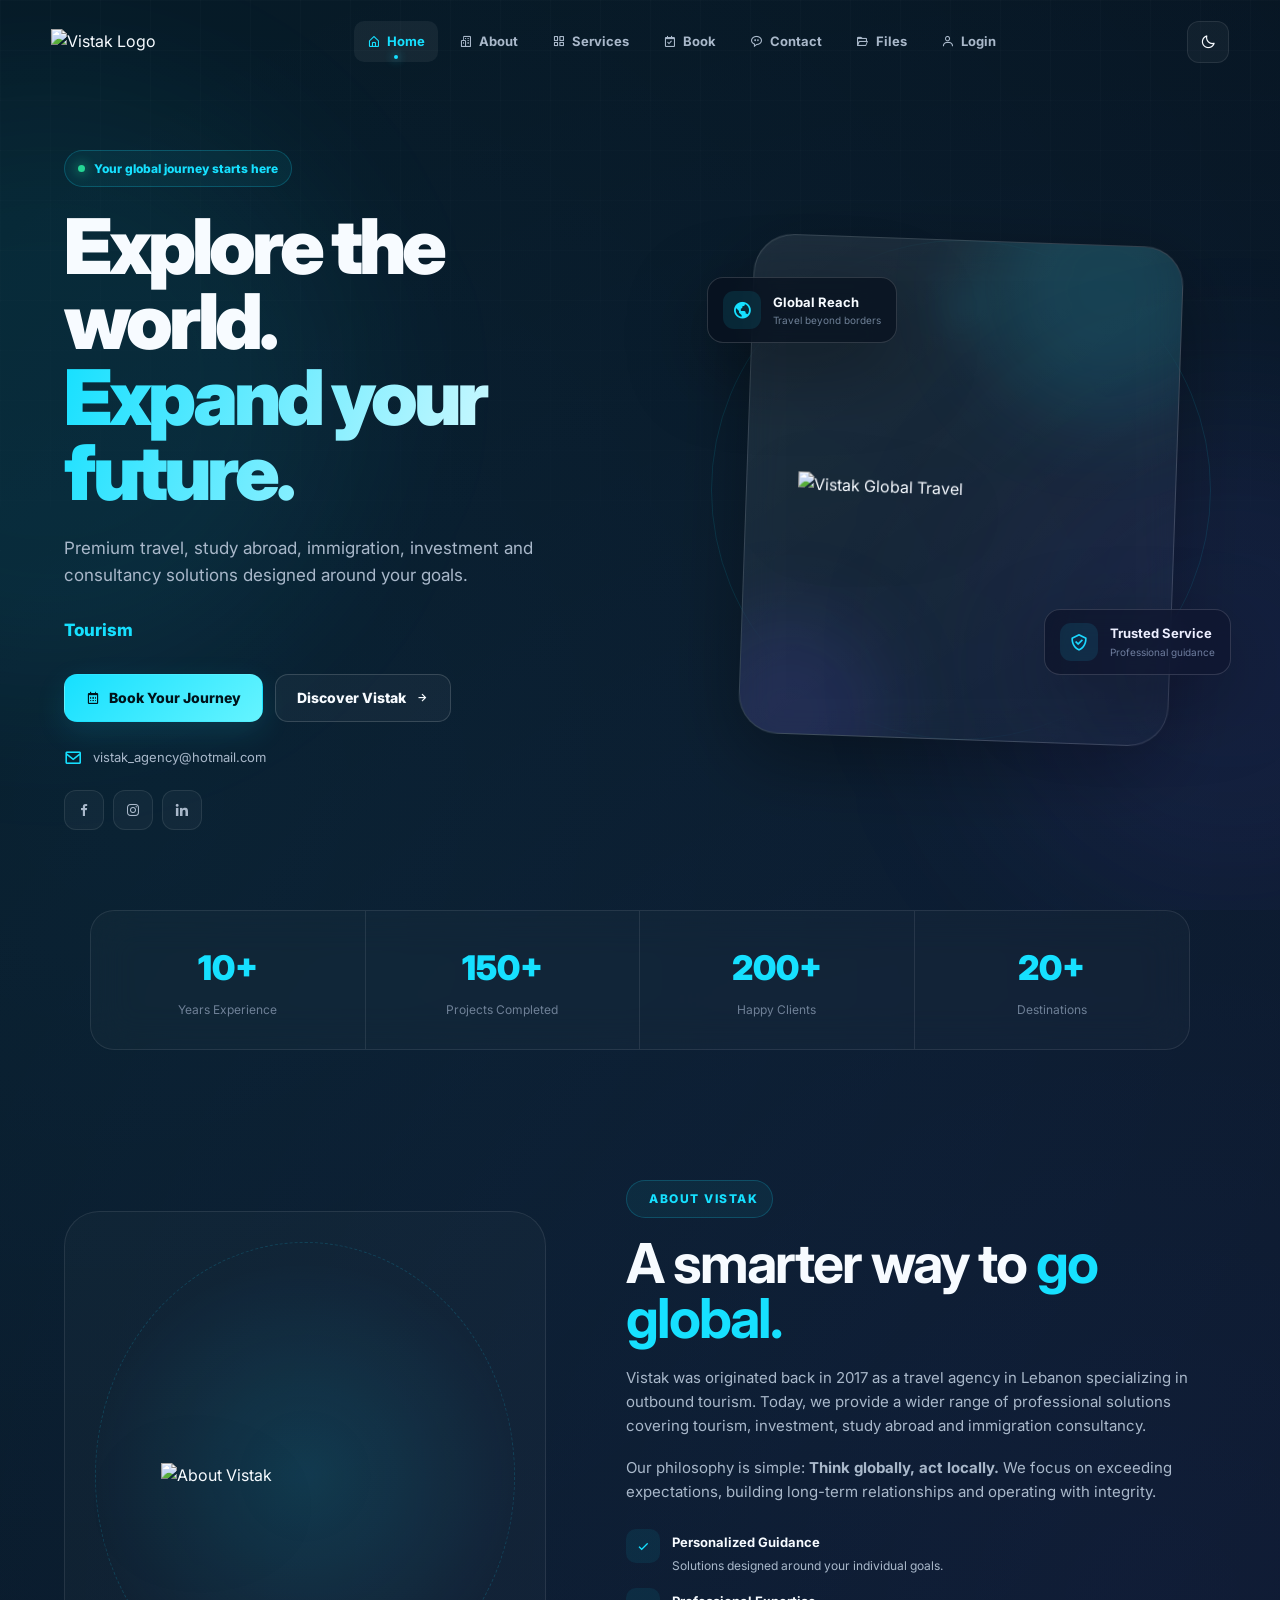
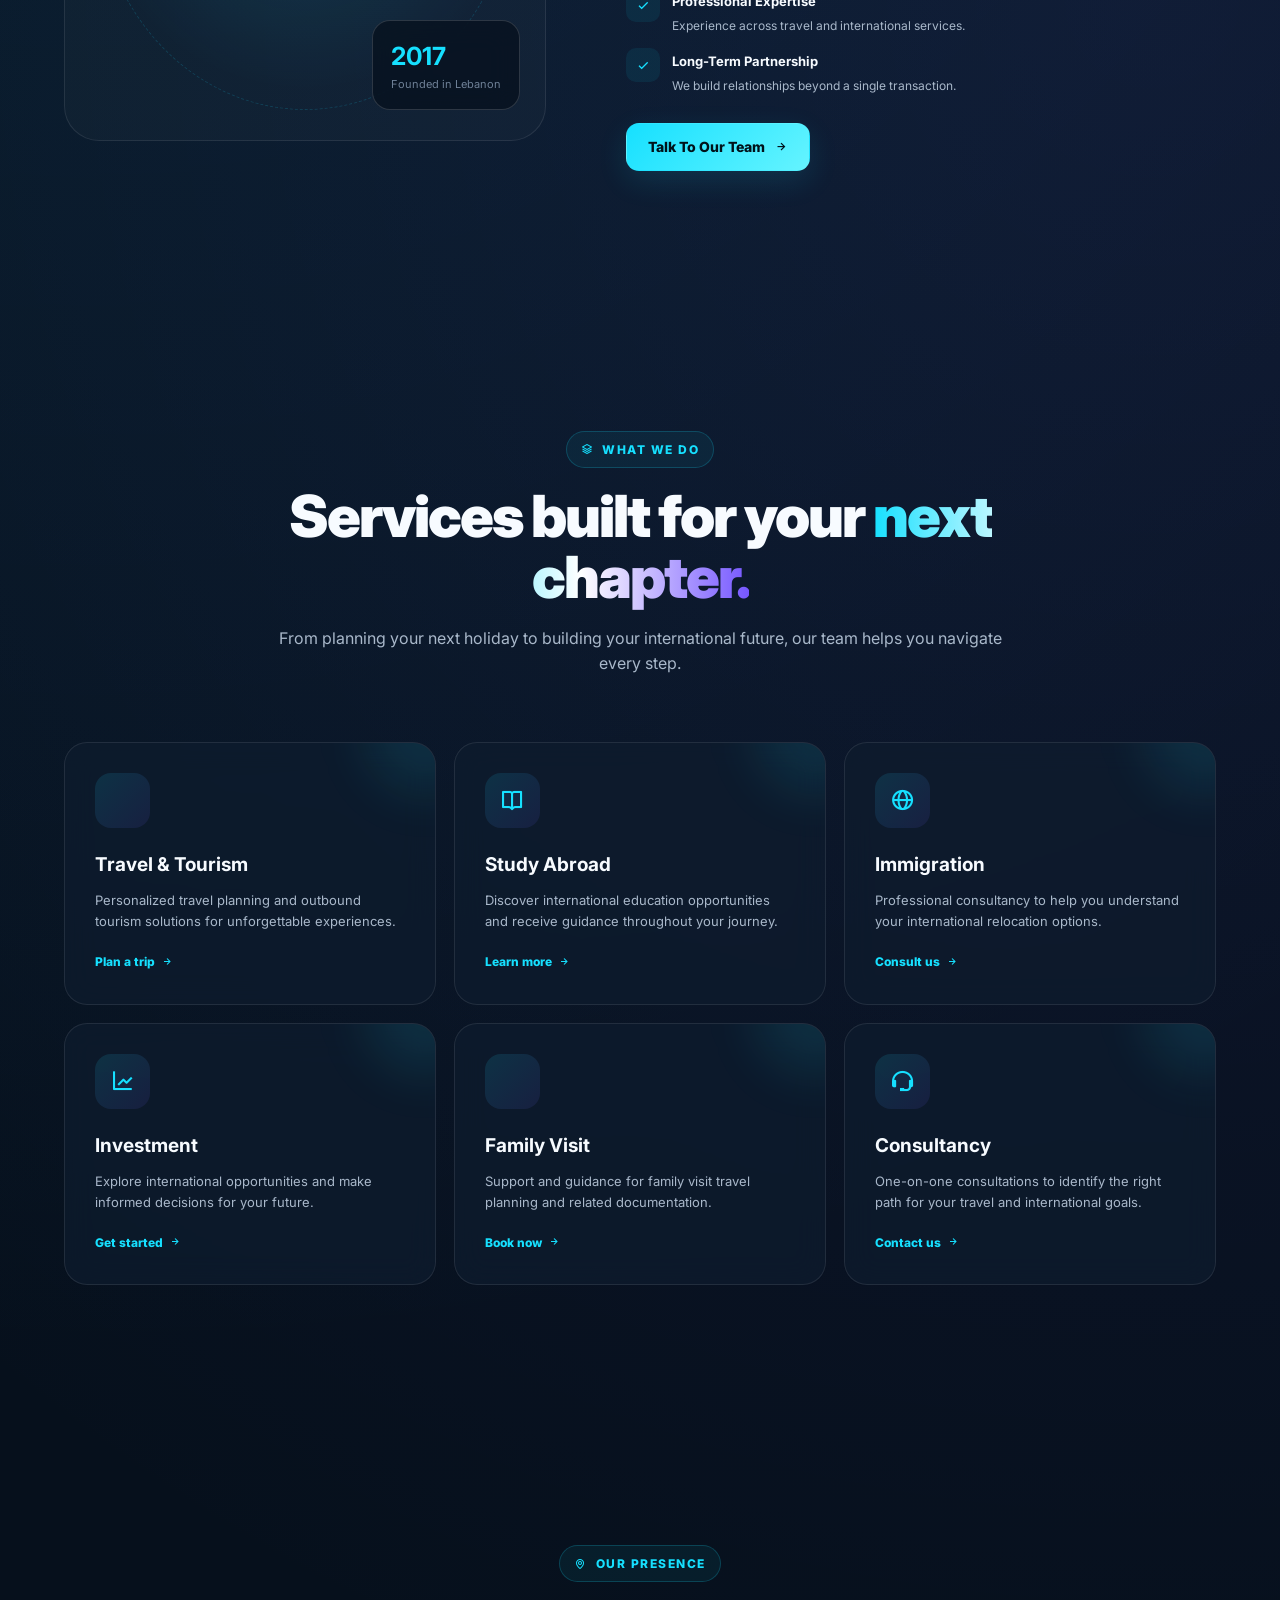
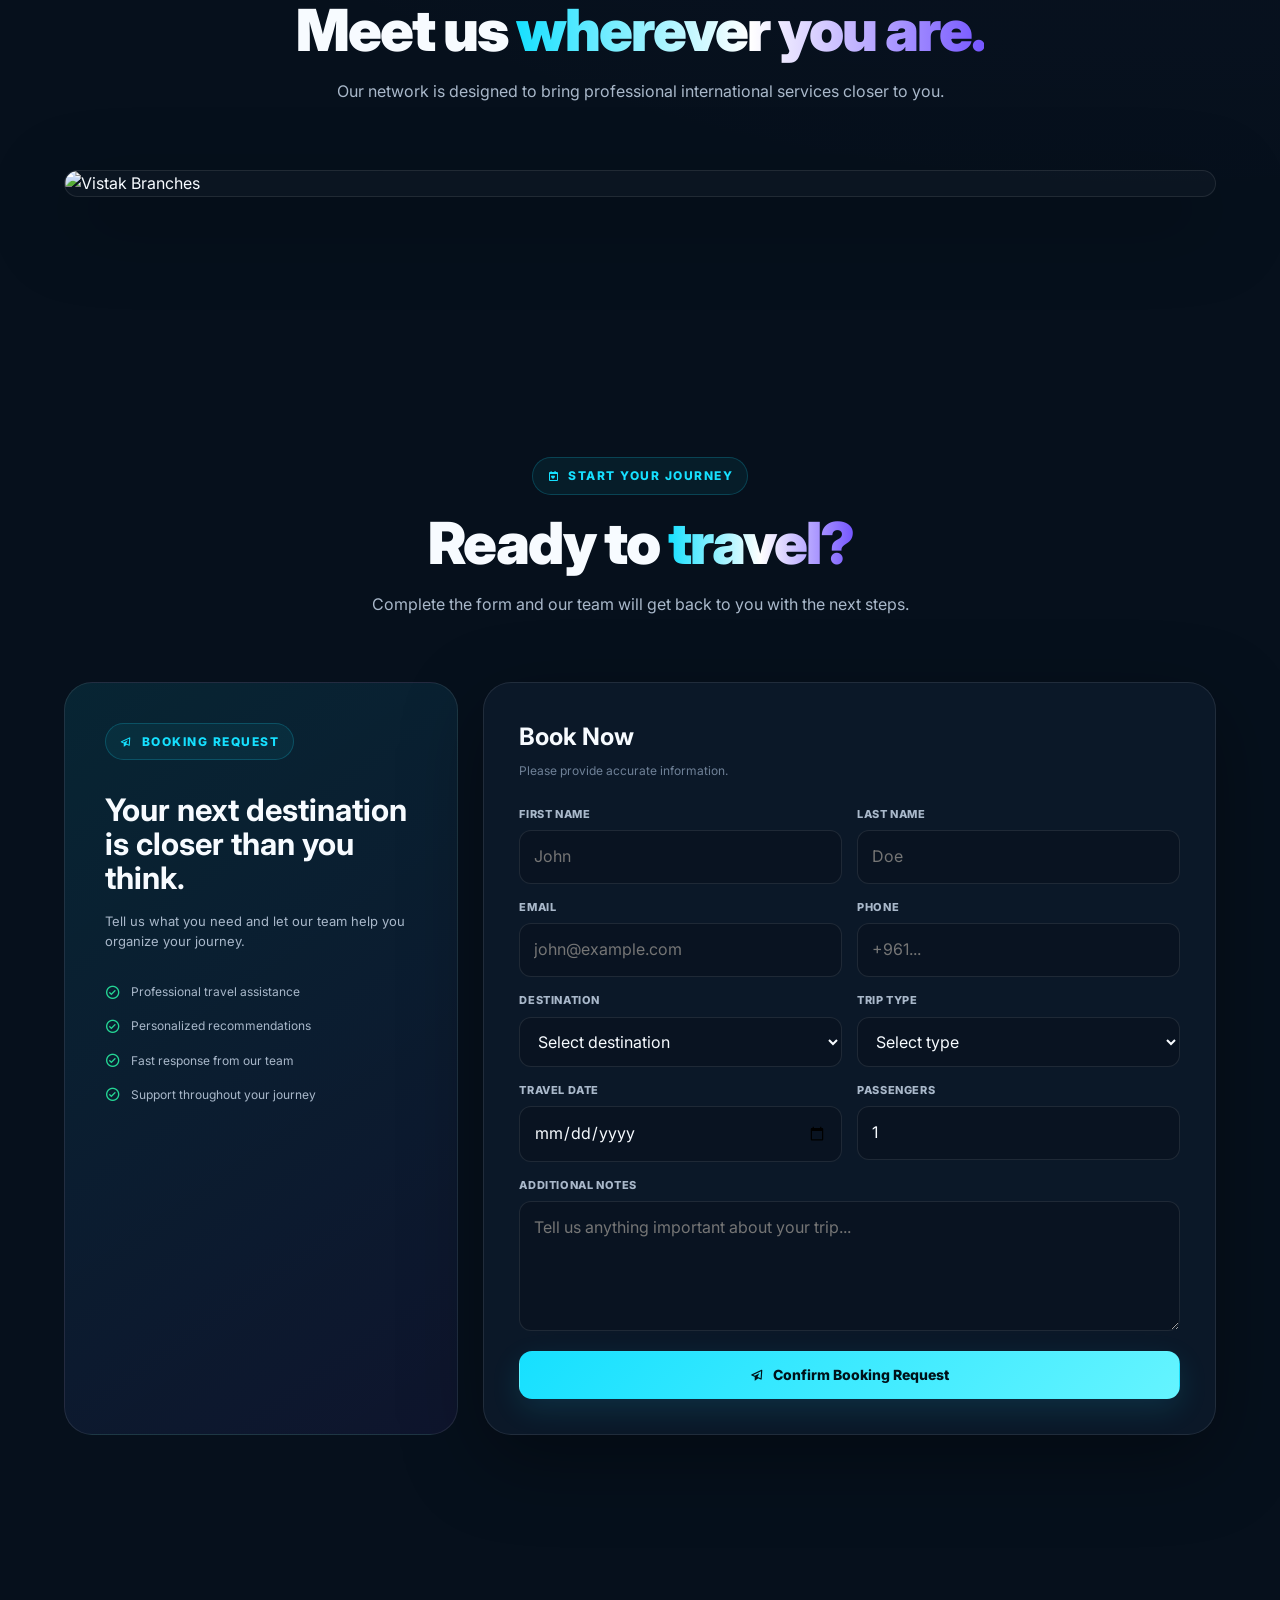
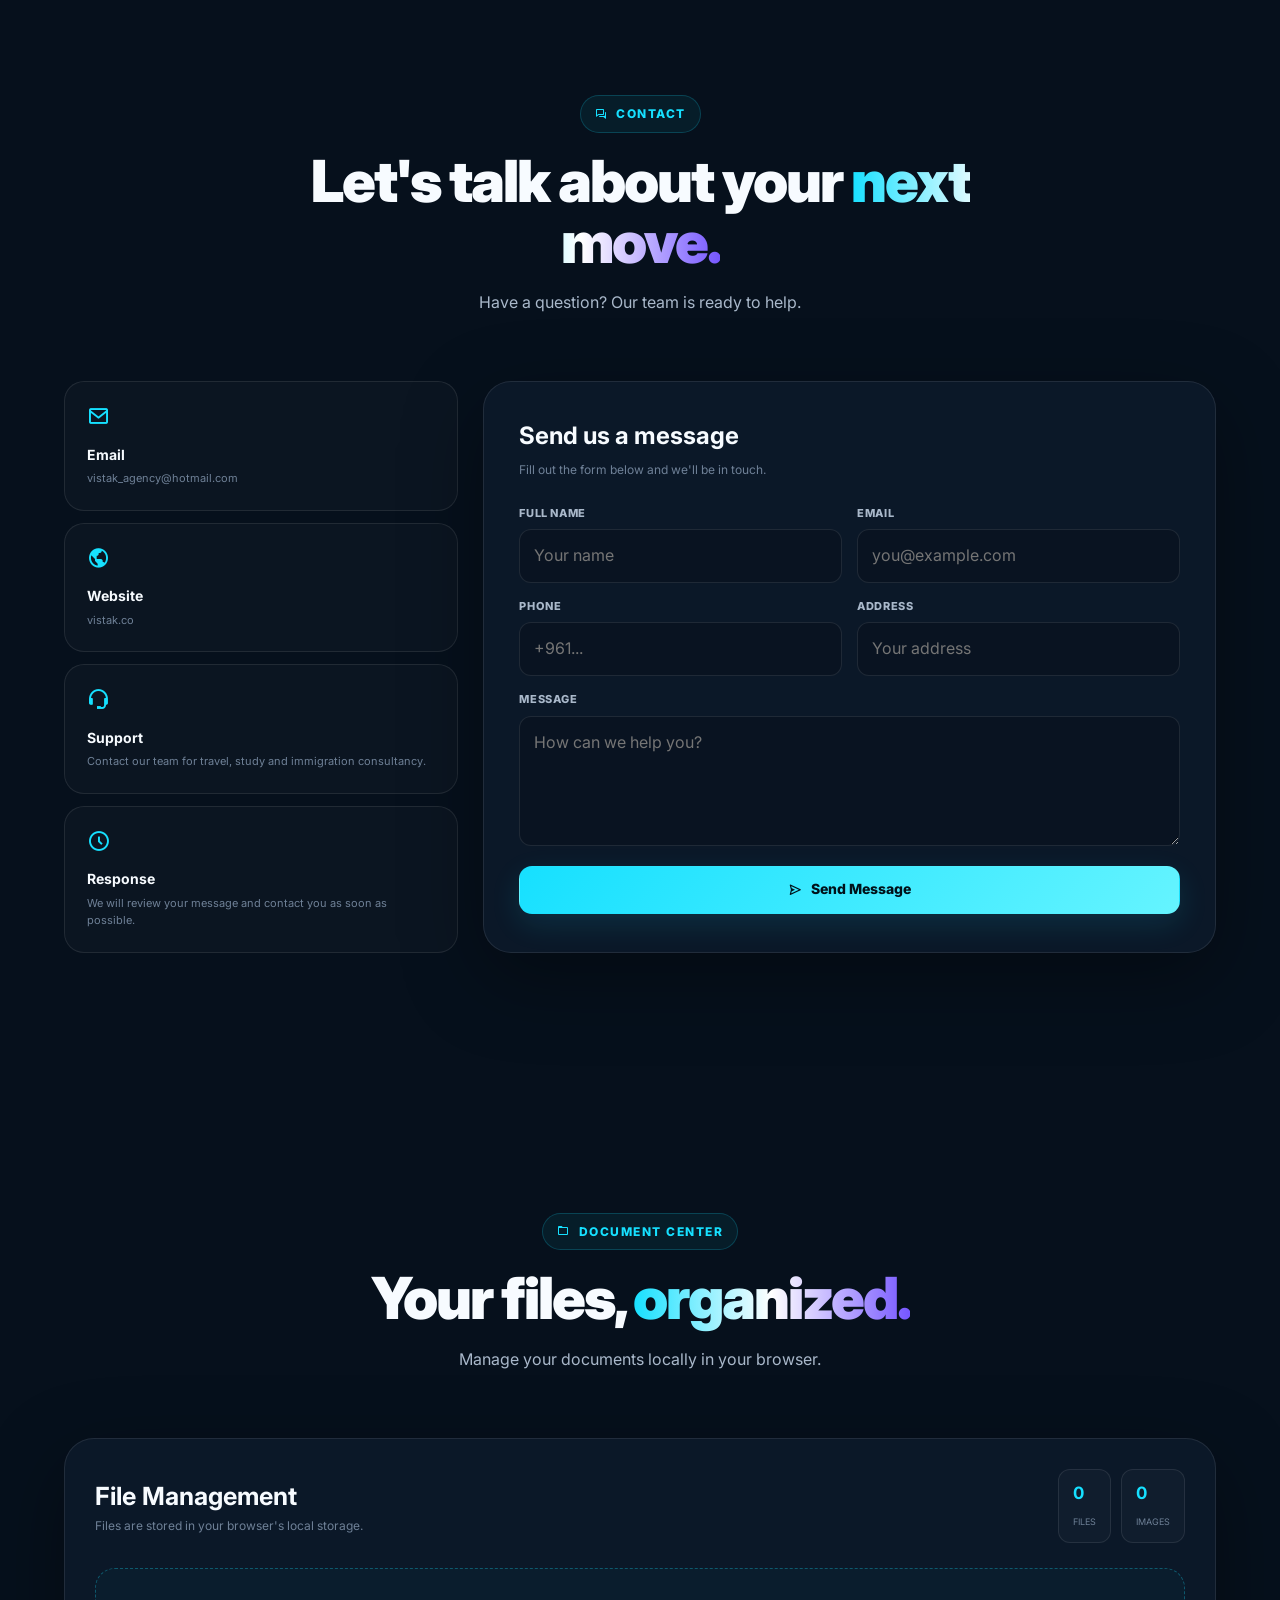
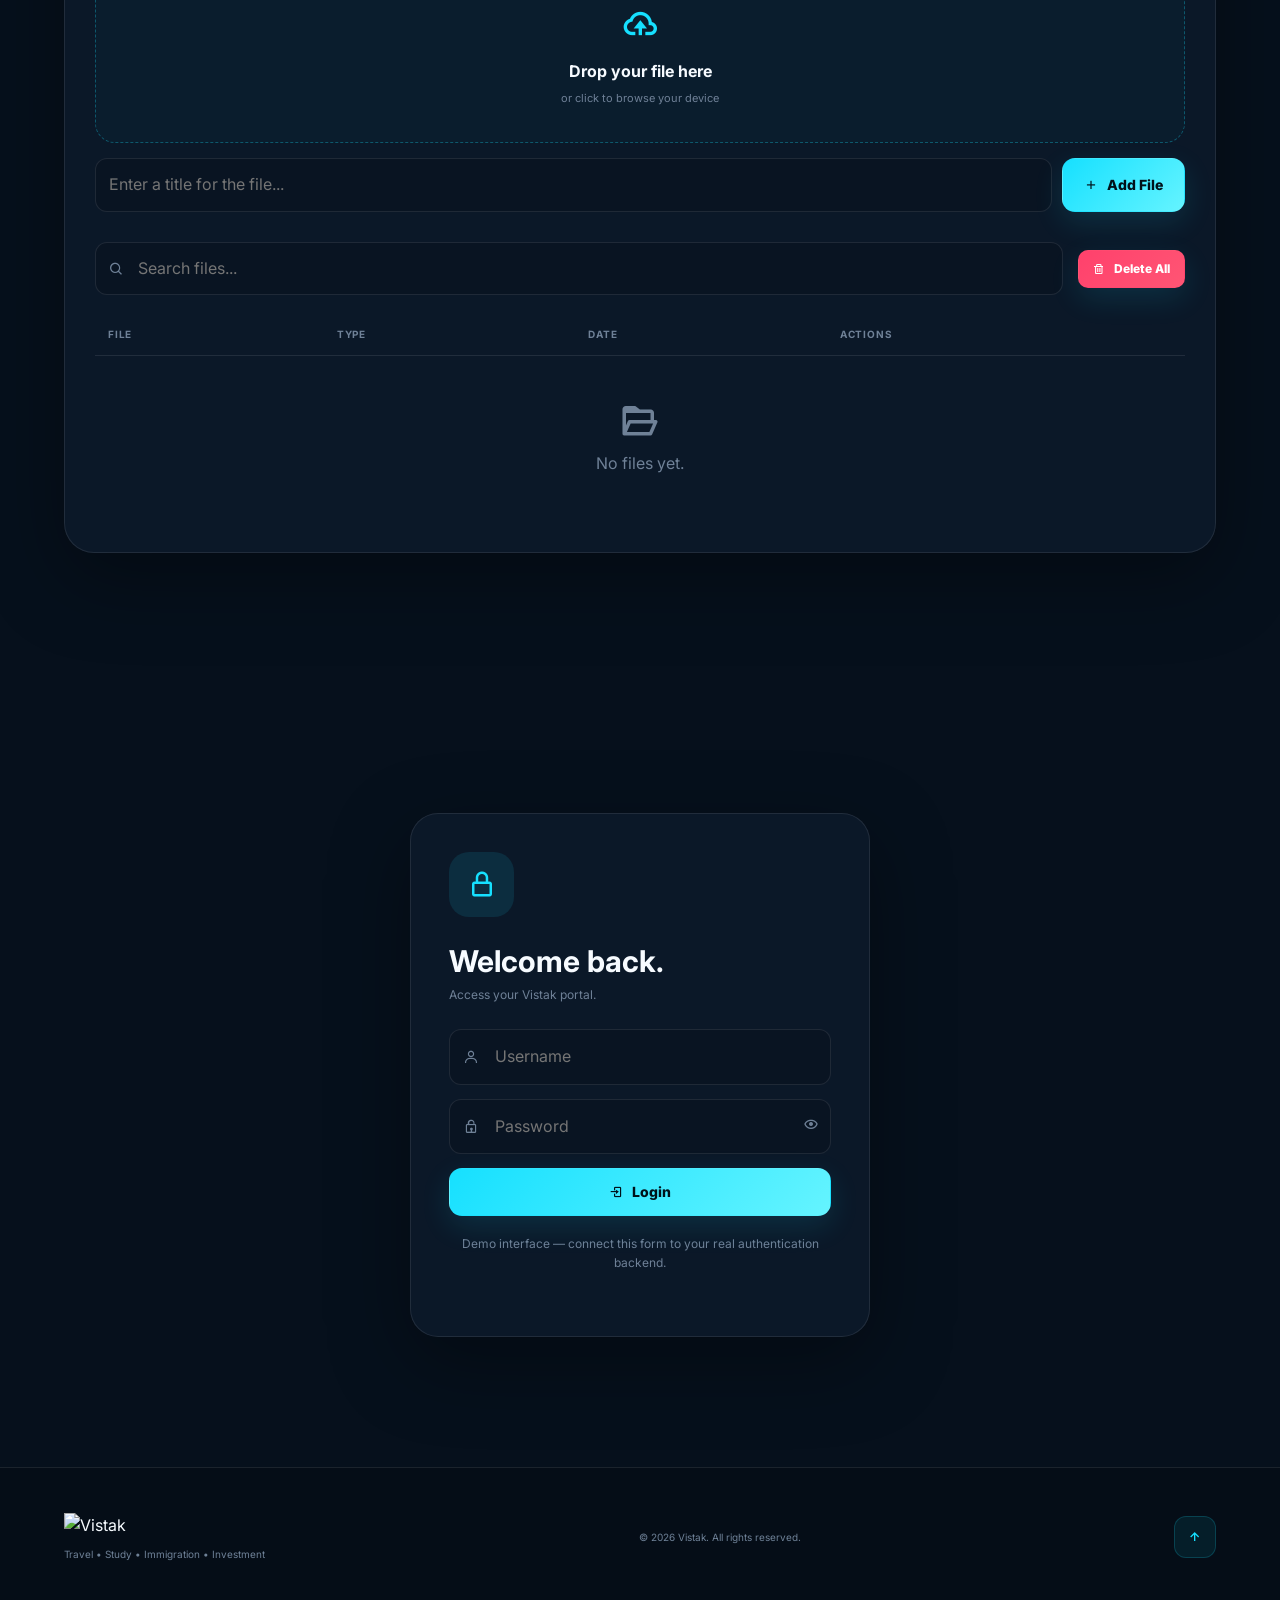
==== index.html @ a642ae9d "Update index.html" ====
<!DOCTYPE html>
<html lang="en" dir="ltr">
<head>
    <meta charset="UTF-8">
    <meta name="viewport" content="width=device-width, initial-scale=1.0">
    <meta name="description" content="Vistak - Travel, Immigration, Study Abroad and Investment Consultancy">
    <meta name="theme-color" content="#07111f">
    <title>Vistak | Travel & Immigration Portal</title>

    <!-- Icons -->
    <link
        href="https://unpkg.com/boxicons@2.1.4/css/boxicons.min.css"
        rel="stylesheet"
    >

    <!-- Favicon -->
    <link
        rel="icon"
        type="image/png"
        href="https://vistak.co/wp-content/uploads/elementor/thumbs/Mask-group-2023-01-05T190619.602-78prqkfjr2p9lghzmxnl3zlzvs04odujirol7dmcjvk.png"
    >

    <style>
        /* =========================================================
           VISTAK PREMIUM PORTAL
           ========================================================= */

        @import url('https://fonts.googleapis.com/css2?family=Inter:wght@400;500;600;700;800;900&display=swap');

        /* =========================================================
           ROOT
           ========================================================= */

        :root {
            --primary: #16e0ff;
            --primary-dark: #08a8c2;
            --secondary: #7657ff;
            --accent: #a855f7;

            --bg: #06101c;
            --bg-secondary: #0a1727;
            --card: rgba(14, 28, 46, 0.72);
            --card-solid: #0e1c2e;

            --text: #f7fbff;
            --text-secondary: #a9b8ca;
            --text-muted: #6f8197;

            --border: rgba(255,255,255,0.09);
            --border-light: rgba(255,255,255,0.15);

            --success: #25d695;
            --danger: #ff5574;
            --warning: #ffbd59;

            --shadow:
                0 25px 80px rgba(0, 0, 0, 0.35);

            --glow:
                0 0 40px rgba(22, 224, 255, 0.15);

            --radius-sm: 12px;
            --radius-md: 20px;
            --radius-lg: 30px;

            --header-height: 84px;

            --transition: 0.3s cubic-bezier(.2,.8,.2,1);
        }

        body.light-theme {
            --bg: #f4f8fc;
            --bg-secondary: #ffffff;
            --card: rgba(255,255,255,.82);
            --card-solid: #ffffff;

            --text: #0a1524;
            --text-secondary: #506176;
            --text-muted: #718197;

            --border: rgba(8, 23, 42, .09);
            --border-light: rgba(8, 23, 42, .14);

            --shadow:
                0 25px 70px rgba(25, 60, 100, .12);
        }

        /* =========================================================
           RESET
           ========================================================= */

        * {
            margin: 0;
            padding: 0;
            box-sizing: border-box;
            scroll-behavior: smooth;
        }

        html {
            scroll-padding-top: 100px;
        }

        body {
            font-family: "Inter", -apple-system, BlinkMacSystemFont, "Segoe UI", sans-serif;
            background:
                radial-gradient(
                    circle at 10% 10%,
                    rgba(22,224,255,.08),
                    transparent 30%
                ),
                radial-gradient(
                    circle at 90% 20%,
                    rgba(118,87,255,.09),
                    transparent 28%
                ),
                var(--bg);
            color: var(--text);
            overflow-x: hidden;
            line-height: 1.6;
            transition:
                background .4s ease,
                color .4s ease;
        }

        body::before {
            content: "";
            position: fixed;
            inset: 0;
            pointer-events: none;
            z-index: -1;
            background-image:
                linear-gradient(rgba(255,255,255,.015) 1px, transparent 1px),
                linear-gradient(90deg, rgba(255,255,255,.015) 1px, transparent 1px);
            background-size: 50px 50px;
            mask-image: linear-gradient(to bottom, black, transparent 90%);
        }

        body.light-theme::before {
            background-image:
                linear-gradient(rgba(0,0,0,.025) 1px, transparent 1px),
                linear-gradient(90deg, rgba(0,0,0,.025) 1px, transparent 1px);
        }

        img {
            max-width: 100%;
            display: block;
        }

        a {
            color: inherit;
            text-decoration: none;
        }

        button,
        input,
        textarea,
        select {
            font: inherit;
        }

        button {
            cursor: pointer;
        }

        ul {
            list-style: none;
        }

        ::selection {
            background: var(--primary);
            color: #001018;
        }

        /* =========================================================
           SCROLLBAR
           ========================================================= */

        ::-webkit-scrollbar {
            width: 9px;
        }

        ::-webkit-scrollbar-track {
            background: var(--bg);
        }

        ::-webkit-scrollbar-thumb {
            background: linear-gradient(
                var(--primary),
                var(--secondary)
            );
            border-radius: 20px;
        }

        /* =========================================================
           GLOBAL
           ========================================================= */

        .container {
            width: min(1180px, 90%);
            margin-inline: auto;
        }

        .section {
            padding: 130px 0;
            position: relative;
        }

        .section-header {
            text-align: center;
            max-width: 750px;
            margin: 0 auto 65px;
        }

        .eyebrow {
            display: inline-flex;
            align-items: center;
            gap: 8px;
            padding: 8px 14px;
            border: 1px solid rgba(22,224,255,.2);
            background: rgba(22,224,255,.06);
            border-radius: 999px;
            color: var(--primary);
            font-size: 12px;
            font-weight: 800;
            text-transform: uppercase;
            letter-spacing: 1.5px;
            margin-bottom: 18px;
        }

        .section-title {
            font-size: clamp(34px, 5vw, 58px);
            line-height: 1.05;
            letter-spacing: -2px;
            font-weight: 900;
        }

        .section-title span {
            background: linear-gradient(
                90deg,
                var(--primary),
                #ffffff,
                var(--secondary)
            );
            -webkit-background-clip: text;
            background-clip: text;
            color: transparent;
        }

        body.light-theme .section-title span {
            background: linear-gradient(
                90deg,
                var(--primary-dark),
                var(--secondary)
            );
            -webkit-background-clip: text;
            background-clip: text;
        }

        .section-description {
            color: var(--text-secondary);
            margin-top: 18px;
            font-size: 16px;
        }

        /* =========================================================
           HEADER
           ========================================================= */

        header {
            position: fixed;
            top: 0;
            left: 0;
            width: 100%;
            height: var(--header-height);
            z-index: 2000;
            display: flex;
            align-items: center;
            transition: var(--transition);
            border-bottom: 1px solid transparent;
        }

        header.scrolled {
            background: rgba(5, 15, 27, .78);
            backdrop-filter: blur(22px);
            -webkit-backdrop-filter: blur(22px);
            border-color: var(--border);
            box-shadow: 0 15px 50px rgba(0,0,0,.18);
        }

        body.light-theme header.scrolled {
            background: rgba(255,255,255,.8);
        }

        .header-inner {
            width: min(1240px, 92%);
            margin: auto;
            display: flex;
            justify-content: space-between;
            align-items: center;
            gap: 30px;
        }

        .logo {
            display: flex;
            align-items: center;
            gap: 12px;
        }

        .logo img {
            width: 125px;
            height: auto;
            object-fit: contain;
        }

        .navlist {
            display: flex;
            align-items: center;
            gap: 8px;
        }

        .navlist a {
            position: relative;
            display: flex;
            align-items: center;
            gap: 7px;
            padding: 10px 13px;
            border-radius: 10px;
            color: var(--text-secondary);
            font-size: 13px;
            font-weight: 700;
            transition: var(--transition);
        }

        .navlist a:hover,
        .navlist a.active {
            color: var(--text);
            background: rgba(255,255,255,.06);
        }

        .navlist a.active {
            color: var(--primary);
        }

        .navlist a.active::after {
            content: "";
            position: absolute;
            left: 50%;
            bottom: 3px;
            width: 4px;
            height: 4px;
            border-radius: 50%;
            background: var(--primary);
            transform: translateX(-50%);
            box-shadow: 0 0 10px var(--primary);
        }

        .header-actions {
            display: flex;
            align-items: center;
            gap: 8px;
        }

        .icon-btn {
            width: 42px;
            height: 42px;
            display: grid;
            place-items: center;
            border: 1px solid var(--border);
            border-radius: 12px;
            color: var(--text);
            background: rgba(255,255,255,.04);
            transition: var(--transition);
        }

        .icon-btn:hover {
            transform: translateY(-2px);
            border-color: rgba(22,224,255,.35);
            color: var(--primary);
            box-shadow: var(--glow);
        }

        #menu-icon {
            display: none;
            font-size: 25px;
        }

        /* =========================================================
           BUTTONS
           ========================================================= */

        .btn {
            position: relative;
            display: inline-flex;
            align-items: center;
            justify-content: center;
            gap: 9px;
            min-height: 48px;
            padding: 0 21px;
            border: 1px solid transparent;
            border-radius: 13px;
            color: #00121a;
            background: linear-gradient(
                135deg,
                var(--primary),
                #65f4ff
            );
            font-weight: 800;
            font-size: 14px;
            transition: var(--transition);
            overflow: hidden;
            box-shadow:
                0 10px 30px rgba(22,224,255,.12);
        }

        .btn::before {
            content: "";
            position: absolute;
            top: 0;
            left: -100%;
            width: 60%;
            height: 100%;
            background: linear-gradient(
                90deg,
                transparent,
                rgba(255,255,255,.5),
                transparent
            );
            transform: skewX(-20deg);
            transition: .6s;
        }

        .btn:hover::before {
            left: 130%;
        }

        .btn:hover {
            transform: translateY(-3px);
            box-shadow:
                0 15px 40px rgba(22,224,255,.22);
        }

        .btn.secondary {
            background: rgba(255,255,255,.04);
            border-color: var(--border-light);
            color: var(--text);
            box-shadow: none;
        }

        .btn.secondary:hover {
            border-color: rgba(22,224,255,.35);
            color: var(--primary);
        }

        .btn.danger {
            color: #fff;
            background: linear-gradient(
                135deg,
                #ff416c,
                #ff5574
            );
        }

        .btn.small {
            min-height: 38px;
            padding: 0 14px;
            border-radius: 10px;
            font-size: 12px;
        }

        .btn.full {
            width: 100%;
        }

        /* =========================================================
           HERO
           ========================================================= */

        .hero {
            min-height: 100vh;
            padding-top: 150px;
            padding-bottom: 80px;
            display: flex;
            align-items: center;
            position: relative;
            overflow: hidden;
        }

        .hero::before {
            content: "";
            position: absolute;
            width: 600px;
            height: 600px;
            border-radius: 50%;
            background: rgba(22,224,255,.07);
            filter: blur(80px);
            left: -250px;
            top: 10%;
            pointer-events: none;
        }

        .hero::after {
            content: "";
            position: absolute;
            width: 500px;
            height: 500px;
            border-radius: 50%;
            background: rgba(118,87,255,.08);
            filter: blur(90px);
            right: -200px;
            bottom: 0;
            pointer-events: none;
        }

        .hero-grid {
            width: min(1180px, 90%);
            margin: auto;
            display: grid;
            grid-template-columns: 1.05fr .95fr;
            align-items: center;
            gap: 80px;
        }

        .hero-content {
            position: relative;
            z-index: 2;
        }

        .hero-badge {
            display: inline-flex;
            align-items: center;
            gap: 9px;
            padding: 8px 13px;
            border-radius: 999px;
            border: 1px solid rgba(22,224,255,.22);
            background: rgba(22,224,255,.06);
            color: var(--primary);
            font-size: 12px;
            font-weight: 800;
            margin-bottom: 22px;
        }

        .status-dot {
            width: 7px;
            height: 7px;
            border-radius: 50%;
            background: var(--success);
            box-shadow: 0 0 12px var(--success);
            animation: pulse 1.8s infinite;
        }

        @keyframes pulse {
            0%,100% {
                transform: scale(1);
                opacity: 1;
            }
            50% {
                transform: scale(1.5);
                opacity: .5;
            }
        }

        .hero h1 {
            font-size: clamp(44px, 6vw, 78px);
            line-height: .98;
            letter-spacing: -4px;
            font-weight: 900;
            max-width: 800px;
        }

        .hero h1 .gradient {
            display: inline-block;
            background:
                linear-gradient(
                    110deg,
                    var(--primary),
                    #fff,
                    var(--secondary)
                );
            -webkit-background-clip: text;
            background-clip: text;
            color: transparent;
            background-size: 200% auto;
            animation: gradientMove 5s linear infinite;
        }

        @keyframes gradientMove {
            to {
                background-position: 200% center;
            }
        }

        .hero-subtitle {
            margin-top: 25px;
            max-width: 630px;
            color: var(--text-secondary);
            font-size: 17px;
        }

        .typing {
            display: inline-block;
            color: var(--primary);
            font-weight: 800;
            min-width: 180px;
        }

        .hero-actions {
            display: flex;
            flex-wrap: wrap;
            gap: 12px;
            margin-top: 30px;
        }

        .hero-email {
            display: flex;
            align-items: center;
            gap: 10px;
            margin-top: 25px;
            color: var(--text-secondary);
            font-size: 13px;
        }

        .hero-email i {
            color: var(--primary);
            font-size: 19px;
        }

        .hero-socials {
            display: flex;
            gap: 9px;
            margin-top: 22px;
        }

        .social {
            width: 40px;
            height: 40px;
            display: grid;
            place-items: center;
            border: 1px solid var(--border);
            background: rgba(255,255,255,.035);
            border-radius: 12px;
            color: var(--text-secondary);
            transition: var(--transition);
        }

        .social:hover {
            transform: translateY(-4px);
            color: var(--primary);
            border-color: rgba(22,224,255,.3);
            box-shadow: var(--glow);
        }

        /* =========================================================
           HERO VISUAL
           ========================================================= */

        .hero-visual {
            position: relative;
            min-height: 560px;
            display: grid;
            place-items: center;
        }

        .visual-orbit {
            position: absolute;
            width: 500px;
            height: 500px;
            border: 1px solid rgba(22,224,255,.12);
            border-radius: 50%;
            animation: rotate 20s linear infinite;
        }

        .visual-orbit::before,
        .visual-orbit::after {
            content: "";
            position: absolute;
            border-radius: 50%;
            background: var(--primary);
            box-shadow: 0 0 30px var(--primary);
        }

        .visual-orbit::before {
            width: 8px;
            height: 8px;
            top: 12%;
            left: 50%;
        }

        .visual-orbit::after {
            width: 5px;
            height: 5px;
            bottom: 18%;
            right: 10%;
        }

        @keyframes rotate {
            from {
                transform: rotate(0);
            }
            to {
                transform: rotate(360deg);
            }
        }

        .hero-card {
            width: min(430px, 85vw);
            height: 500px;
            position: relative;
            display: grid;
            place-items: center;
            border: 1px solid var(--border-light);
            background:
                linear-gradient(
                    145deg,
                    rgba(255,255,255,.08),
                    rgba(255,255,255,.02)
                );
            backdrop-filter: blur(20px);
            -webkit-backdrop-filter: blur(20px);
            border-radius: 40px;
            box-shadow: var(--shadow);
            overflow: hidden;
            transform: rotate(2deg);
            animation: float 5s ease-in-out infinite;
        }

        @keyframes float {
            0%,100% {
                transform: translateY(0) rotate(2deg);
            }
            50% {
                transform: translateY(-13px) rotate(-1deg);
            }
        }

        .hero-card::before {
            content: "";
            position: absolute;
            width: 250px;
            height: 250px;
            border-radius: 50%;
            background: rgba(22,224,255,.14);
            filter: blur(45px);
            top: -80px;
            right: -50px;
        }

        .hero-card::after {
            content: "";
            position: absolute;
            width: 200px;
            height: 200px;
            border-radius: 50%;
            background: rgba(118,87,255,.13);
            filter: blur(40px);
            bottom: -80px;
            left: -50px;
        }

        .hero-card img {
            position: relative;
            z-index: 3;
            width: 76%;
            filter:
                drop-shadow(0 25px 40px rgba(0,0,0,.35));
        }

        .floating-card {
            position: absolute;
            z-index: 5;
            display: flex;
            align-items: center;
            gap: 12px;
            padding: 13px 15px;
            border: 1px solid var(--border-light);
            border-radius: 16px;
            background: rgba(7,17,30,.75);
            backdrop-filter: blur(15px);
            box-shadow: var(--shadow);
        }

        body.light-theme .floating-card {
            background: rgba(255,255,255,.8);
        }

        .floating-card i {
            width: 38px;
            height: 38px;
            display: grid;
            place-items: center;
            background: rgba(22,224,255,.1);
            border-radius: 11px;
            color: var(--primary);
            font-size: 20px;
        }

        .floating-card strong {
            display: block;
            font-size: 13px;
        }

        .floating-card span {
            display: block;
            font-size: 10px;
            color: var(--text-muted);
        }

        .floating-one {
            top: 12%;
            left: 0;
        }

        .floating-two {
            right: -15px;
            bottom: 17%;
        }

        /* =========================================================
           STATS
           ========================================================= */

        .stats {
            width: min(1100px, 90%);
            margin: 0 auto;
            display: grid;
            grid-template-columns: repeat(4, 1fr);
            border: 1px solid var(--border);
            background: rgba(255,255,255,.025);
            backdrop-filter: blur(20px);
            border-radius: 24px;
            overflow: hidden;
        }

        .stat {
            padding: 30px 20px;
            text-align: center;
            border-right: 1px solid var(--border);
        }

        .stat:last-child {
            border-right: none;
        }

        .stat-number {
            font-size: 34px;
            font-weight: 900;
            color: var(--primary);
        }

        .stat-label {
            margin-top: 5px;
            color: var(--text-muted);
            font-size: 12px;
        }

        /* =========================================================
           ABOUT
           ========================================================= */

        .about-grid {
            display: grid;
            grid-template-columns: .9fr 1.1fr;
            gap: 80px;
            align-items: center;
        }

        .about-visual {
            position: relative;
        }

        .about-image {
            position: relative;
            min-height: 530px;
            display: grid;
            place-items: center;
            border-radius: 35px;
            border: 1px solid var(--border);
            background:
                radial-gradient(
                    circle at center,
                    rgba(22,224,255,.12),
                    transparent 60%
                ),
                rgba(255,255,255,.025);
            overflow: hidden;
        }

        .about-image::before {
            content: "";
            position: absolute;
            inset: 30px;
            border: 1px dashed rgba(22,224,255,.16);
            border-radius: 50%;
            animation: rotate 30s linear infinite reverse;
        }

        .about-image img {
            position: relative;
            z-index: 2;
            width: 60%;
            filter: drop-shadow(0 30px 50px rgba(0,0,0,.4));
        }

        .about-badge {
            position: absolute;
            z-index: 4;
            bottom: 30px;
            right: 25px;
            padding: 15px 18px;
            border: 1px solid var(--border-light);
            border-radius: 18px;
            background: rgba(7,17,30,.78);
            backdrop-filter: blur(15px);
        }

        body.light-theme .about-badge {
            background: rgba(255,255,255,.82);
        }

        .about-badge strong {
            font-size: 25px;
            color: var(--primary);
        }

        .about-badge span {
            display: block;
            color: var(--text-muted);
            font-size: 11px;
        }

        .about-content h2 {
            font-size: clamp(35px, 5vw, 55px);
            line-height: 1;
            letter-spacing: -2px;
            margin-bottom: 20px;
        }

        .about-content h2 span {
            color: var(--primary);
        }

        .about-content p {
            color: var(--text-secondary);
            margin: 18px 0;
            font-size: 15px;
        }

        .feature-list {
            display: grid;
            gap: 13px;
            margin-top: 25px;
        }

        .feature {
            display: flex;
            align-items: flex-start;
            gap: 12px;
        }

        .feature i {
            width: 34px;
            height: 34px;
            flex: 0 0 34px;
            display: grid;
            place-items: center;
            border-radius: 10px;
            color: var(--primary);
            background: rgba(22,224,255,.08);
        }

        .feature strong {
            font-size: 13px;
        }

        .feature p {
            margin: 2px 0 0;
            font-size: 12px;
        }

        /* =========================================================
           SERVICES
           ========================================================= */

        .services-grid {
            display: grid;
            grid-template-columns: repeat(3, 1fr);
            gap: 18px;
        }

        .service-card {
            position: relative;
            padding: 30px;
            border: 1px solid var(--border);
            background: var(--card);
            border-radius: 23px;
            backdrop-filter: blur(15px);
            transition: var(--transition);
            overflow: hidden;
        }

        .service-card::before {
            content: "";
            position: absolute;
            width: 120px;
            height: 120px;
            border-radius: 50%;
            top: -70px;
            right: -50px;
            background: rgba(22,224,255,.1);
            filter: blur(25px);
        }

        .service-card:hover {
            transform: translateY(-8px);
            border-color: rgba(22,224,255,.25);
            box-shadow: var(--shadow);
        }

        .service-icon {
            width: 55px;
            height: 55px;
            display: grid;
            place-items: center;
            border-radius: 16px;
            color: var(--primary);
            background: linear-gradient(
                135deg,
                rgba(22,224,255,.12),
                rgba(118,87,255,.1)
            );
            font-size: 25px;
            margin-bottom: 22px;
        }

        .service-card h3 {
            font-size: 19px;
            margin-bottom: 10px;
        }

        .service-card p {
            color: var(--text-secondary);
            font-size: 13px;
        }

        .service-link {
            display: inline-flex;
            align-items: center;
            gap: 6px;
            margin-top: 20px;
            color: var(--primary);
            font-size: 12px;
            font-weight: 800;
        }

        /* =========================================================
           BRANCHES
           ========================================================= */

        .branches-wrap {
            position: relative;
            border: 1px solid var(--border);
            border-radius: 30px;
            overflow: hidden;
            background: rgba(255,255,255,.025);
            box-shadow: var(--shadow);
        }

        .branches-wrap img {
            width: 100%;
            max-height: 600px;
            object-fit: cover;
            transition: .6s;
        }

        .branches-wrap:hover img {
            transform: scale(1.025);
        }

        .branches-overlay {
            position: absolute;
            left: 25px;
            bottom: 25px;
            padding: 17px 20px;
            border-radius: 17px;
            background: rgba(5,15,27,.75);
            border: 1px solid var(--border-light);
            backdrop-filter: blur(15px);
        }

        .branches-overlay strong {
            font-size: 17px;
        }

        .branches-overlay span {
            display: block;
            color: var(--text-secondary);
            font-size: 11px;
        }

        /* =========================================================
           FORMS
           ========================================================= */

        .form-layout {
            display: grid;
            grid-template-columns: .7fr 1.3fr;
            gap: 25px;
            align-items: stretch;
        }

        .form-intro {
            padding: 40px;
            border-radius: 28px;
            background:
                linear-gradient(
                    145deg,
                    rgba(22,224,255,.1),
                    rgba(118,87,255,.08)
                );
            border: 1px solid var(--border);
        }

        .form-intro h3 {
            font-size: 31px;
            line-height: 1.1;
            margin: 15px 0;
        }

        .form-intro p {
            color: var(--text-secondary);
            font-size: 13px;
        }

        .form-points {
            display: grid;
            gap: 15px;
            margin-top: 30px;
        }

        .form-point {
            display: flex;
            gap: 10px;
            align-items: center;
        }

        .form-point i {
            color: var(--success);
        }

        .form-point span {
            color: var(--text-secondary);
            font-size: 12px;
        }

        .form-card {
            padding: 35px;
            border: 1px solid var(--border);
            border-radius: 28px;
            background: var(--card);
            backdrop-filter: blur(20px);
            box-shadow: var(--shadow);
        }

        .form-card h3 {
            font-size: 24px;
            margin-bottom: 5px;
        }

        .form-card > p {
            color: var(--text-muted);
            font-size: 12px;
            margin-bottom: 25px;
        }

        .form-grid {
            display: grid;
            grid-template-columns: repeat(2, 1fr);
            gap: 15px;
        }

        .field {
            display: flex;
            flex-direction: column;
            gap: 7px;
        }

        .field.full {
            grid-column: 1 / -1;
        }

        .field label {
            color: var(--text-secondary);
            font-size: 11px;
            font-weight: 800;
            text-transform: uppercase;
            letter-spacing: .6px;
        }

        .field input,
        .field select,
        .field textarea {
            width: 100%;
            border: 1px solid var(--border);
            background: rgba(0,0,0,.16);
            color: var(--text);
            outline: none;
            border-radius: 12px;
            padding: 13px 14px;
            transition: var(--transition);
        }

        body.light-theme .field input,
        body.light-theme .field select,
        body.light-theme .field textarea {
            background: rgba(0,0,0,.025);
        }

        .field input:focus,
        .field select:focus,
        .field textarea:focus {
            border-color: rgba(22,224,255,.55);
            box-shadow:
                0 0 0 4px rgba(22,224,255,.07);
        }

        .field textarea {
            min-height: 130px;
            resize: vertical;
        }

        .form-footer {
            margin-top: 20px;
        }

        /* =========================================================
           FILE MANAGER
           ========================================================= */

        .file-manager {
            border: 1px solid var(--border);
            background: var(--card);
            backdrop-filter: blur(20px);
            border-radius: 30px;
            padding: 30px;
            box-shadow: var(--shadow);
        }

        .file-manager-top {
            display: flex;
            align-items: center;
            justify-content: space-between;
            gap: 20px;
            margin-bottom: 25px;
        }

        .file-manager-top h3 {
            font-size: 25px;
        }

        .file-manager-top p {
            color: var(--text-muted);
            font-size: 12px;
        }

        .file-stats {
            display: flex;
            gap: 10px;
        }

        .mini-stat {
            padding: 10px 14px;
            border: 1px solid var(--border);
            border-radius: 12px;
            background: rgba(255,255,255,.025);
        }

        .mini-stat strong {
            display: block;
            color: var(--primary);
            font-size: 17px;
        }

        .mini-stat span {
            color: var(--text-muted);
            font-size: 9px;
        }

        .upload-zone {
            border: 1.5px dashed rgba(22,224,255,.3);
            background: rgba(22,224,255,.025);
            padding: 35px 20px;
            border-radius: 20px;
            text-align: center;
            transition: var(--transition);
            cursor: pointer;
        }

        .upload-zone.dragging,
        .upload-zone:hover {
            background: rgba(22,224,255,.07);
            border-color: var(--primary);
        }

        .upload-zone i {
            font-size: 40px;
            color: var(--primary);
        }

        .upload-zone h4 {
            margin-top: 10px;
        }

        .upload-zone p {
            color: var(--text-muted);
            font-size: 11px;
            margin-top: 5px;
        }

        .upload-zone input {
            display: none;
        }

        .file-create {
            display: grid;
            grid-template-columns: 1fr auto;
            gap: 10px;
            margin-top: 15px;
        }

        .file-create input {
            border: 1px solid var(--border);
            background: rgba(0,0,0,.14);
            color: var(--text);
            outline: none;
            padding: 13px;
            border-radius: 12px;
        }

        .file-toolbar {
            display: flex;
            align-items: center;
            justify-content: space-between;
            gap: 15px;
            margin-top: 30px;
        }

        .search-box {
            position: relative;
            flex: 1;
        }

        .search-box i {
            position: absolute;
            left: 14px;
            top: 50%;
            transform: translateY(-50%);
            color: var(--text-muted);
        }

        .search-box input {
            width: 100%;
            border: 1px solid var(--border);
            background: rgba(0,0,0,.13);
            color: var(--text);
            outline: none;
            padding: 13px 13px 13px 42px;
            border-radius: 12px;
        }

        .table-wrapper {
            margin-top: 18px;
            overflow-x: auto;
        }

        table {
            width: 100%;
            border-collapse: collapse;
            min-width: 650px;
        }

        th {
            text-align: left;
            padding: 13px;
            color: var(--text-muted);
            font-size: 10px;
            text-transform: uppercase;
            letter-spacing: .8px;
            border-bottom: 1px solid var(--border);
        }

        td {
            padding: 15px 13px;
            border-bottom: 1px solid var(--border);
            color: var(--text-secondary);
            font-size: 12px;
        }

        tbody tr {
            transition: .2s;
        }

        tbody tr:hover {
            background: rgba(255,255,255,.025);
        }

        .file-name {
            color: var(--text);
            font-weight: 700;
        }

        .file-type {
            display: inline-flex;
            align-items: center;
            gap: 5px;
            color: var(--primary);
            font-size: 11px;
        }

        .empty-state {
            text-align: center;
            padding: 45px 20px;
            color: var(--text-muted);
        }

        .empty-state i {
            display: block;
            font-size: 42px;
            margin-bottom: 8px;
        }

        /* =========================================================
           LOGIN
           ========================================================= */

        .login-wrapper {
            width: min(460px, 100%);
            margin: auto;
        }

        .login-card {
            padding: 38px;
            border-radius: 28px;
            border: 1px solid var(--border);
            background: var(--card);
            backdrop-filter: blur(20px);
            box-shadow: var(--shadow);
        }

        .login-icon {
            width: 65px;
            height: 65px;
            display: grid;
            place-items: center;
            border-radius: 20px;
            background: rgba(22,224,255,.1);
            color: var(--primary);
            font-size: 30px;
            margin-bottom: 20px;
        }

        .login-card h2 {
            font-size: 30px;
        }

        .login-card > p {
            color: var(--text-muted);
            font-size: 12px;
            margin-bottom: 25px;
        }

        .login-field {
            position: relative;
            margin-bottom: 14px;
        }

        .login-field > i:first-child {
            position: absolute;
            left: 14px;
            top: 50%;
            transform: translateY(-50%);
            color: var(--text-muted);
        }

        .login-field input {
            width: 100%;
            padding: 14px 45px;
            border: 1px solid var(--border);
            background: rgba(0,0,0,.14);
            color: var(--text);
            border-radius: 12px;
            outline: none;
        }

        .password-toggle {
            position: absolute;
            right: 12px;
            top: 50%;
            transform: translateY(-50%);
            border: 0;
            background: transparent;
            color: var(--text-muted);
        }

        /* =========================================================
           CONTACT
           ========================================================= */

        .contact-grid {
            display: grid;
            grid-template-columns: .7fr 1.3fr;
            gap: 25px;
        }

        .contact-info {
            display: grid;
            gap: 12px;
        }

        .contact-item {
            padding: 22px;
            border: 1px solid var(--border);
            border-radius: 20px;
            background: rgba(255,255,255,.025);
        }

        .contact-item i {
            font-size: 23px;
            color: var(--primary);
        }

        .contact-item h4 {
            margin-top: 10px;
            font-size: 14px;
        }

        .contact-item p {
            color: var(--text-muted);
            font-size: 11px;
            margin-top: 4px;
            word-break: break-word;
        }

        /* =========================================================
           TOAST
           ========================================================= */

        .toast-container {
            position: fixed;
            right: 20px;
            bottom: 20px;
            z-index: 5000;
            display: grid;
            gap: 10px;
            width: min(360px, calc(100% - 40px));
        }

        .toast {
            display: flex;
            align-items: flex-start;
            gap: 12px;
            padding: 15px;
            border: 1px solid var(--border-light);
            border-radius: 15px;
            background: rgba(7,17,30,.9);
            backdrop-filter: blur(20px);
            box-shadow: var(--shadow);
            animation: toastIn .35s ease forwards;
        }

        body.light-theme .toast {
            background: rgba(255,255,255,.95);
        }

        .toast i {
            font-size: 22px;
        }

        .toast.success i {
            color: var(--success);
        }

        .toast.error i {
            color: var(--danger);
        }

        .toast.info i {
            color: var(--primary);
        }

        .toast strong {
            font-size: 12px;
        }

        .toast p {
            color: var(--text-muted);
            font-size: 10px;
            margin-top: 2px;
        }

        @keyframes toastIn {
            from {
                opacity: 0;
                transform: translateX(30px);
            }
            to {
                opacity: 1;
                transform: translateX(0);
            }
        }

        /* =========================================================
           MODAL
           ========================================================= */

        .modal {
            position: fixed;
            inset: 0;
            z-index: 4000;
            display: none;
            place-items: center;
            padding: 20px;
            background: rgba(0,0,0,.7);
            backdrop-filter: blur(10px);
        }

        .modal.open {
            display: grid;
        }

        .modal-content {
            width: min(600px, 100%);
            max-height: 90vh;
            overflow: auto;
            position: relative;
            padding: 25px;
            border-radius: 25px;
            border: 1px solid var(--border-light);
            background: var(--card-solid);
            box-shadow: var(--shadow);
            animation: modalIn .3s ease;
        }

        @keyframes modalIn {
            from {
                opacity: 0;
                transform: scale(.95) translateY(15px);
            }
            to {
                opacity: 1;
                transform: scale(1) translateY(0);
            }
        }

        .modal-close {
            position: absolute;
            top: 15px;
            right: 15px;
        }

        .preview-image {
            width: 100%;
            max-height: 60vh;
            object-fit: contain;
            border-radius: 15px;
            margin-top: 20px;
        }

        .preview-frame {
            width: 100%;
            height: 60vh;
            border: 0;
            border-radius: 15px;
            margin-top: 20px;
            background: #fff;
        }

        /* =========================================================
           FOOTER
           ========================================================= */

        footer {
            padding: 45px 0;
            border-top: 1px solid var(--border);
            background: rgba(0,0,0,.15);
        }

        .footer-inner {
            display: flex;
            align-items: center;
            justify-content: space-between;
            gap: 20px;
        }

        .footer-brand img {
            width: 100px;
        }

        .footer-brand p {
            color: var(--text-muted);
            font-size: 10px;
            margin-top: 8px;
        }

        .footer-copy {
            color: var(--text-muted);
            font-size: 10px;
        }

        .back-top {
            width: 42px;
            height: 42px;
            display: grid;
            place-items: center;
            border-radius: 12px;
            background: rgba(22,224,255,.08);
            color: var(--primary);
            border: 1px solid rgba(22,224,255,.18);
        }

        /* =========================================================
           SCROLL REVEAL
           ========================================================= */

        .reveal {
            opacity: 0;
            transform: translateY(35px);
            transition:
                opacity .8s ease,
                transform .8s ease;
        }

        .reveal.active {
            opacity: 1;
            transform: translateY(0);
        }

        /* =========================================================
           LOADER
           ========================================================= */

        .page-loader {
            position: fixed;
            inset: 0;
            z-index: 9999;
            display: grid;
            place-items: center;
            background: var(--bg);
            transition:
                opacity .5s ease,
                visibility .5s ease;
        }

        .page-loader.hide {
            opacity: 0;
            visibility: hidden;
        }

        .loader-logo {
            width: 130px;
            animation: loaderPulse 1.5s infinite;
        }

        @keyframes loaderPulse {
            0%,100% {
                opacity: .5;
                transform: scale(.95);
            }
            50% {
                opacity: 1;
                transform: scale(1);
            }
        }

        /* =========================================================
           RESPONSIVE
           ========================================================= */

        @media (max-width: 1050px) {
            .navlist {
                gap: 0;
            }

            .navlist a {
                padding-inline: 8px;
                font-size: 12px;
            }

            .hero-grid {
                gap: 35px;
            }

            .about-grid {
                gap: 40px;
            }
        }

        @media (max-width: 900px) {

            #menu-icon {
                display: grid;
            }

            .navlist {
                position: fixed;
                top: var(--header-height);
                right: -100%;
                width: min(320px, 85%);
                height: calc(100vh - var(--header-height));
                padding: 25px;
                flex-direction: column;
                align-items: stretch;
                background: rgba(5,15,27,.96);
                backdrop-filter: blur(25px);
                border-left: 1px solid var(--border);
                transition: .4s ease;
            }

            body.light-theme .navlist {
                background: rgba(255,255,255,.97);
            }

            .navlist.open {
                right: 0;
            }

            .navlist a {
                padding: 14px;
                font-size: 14px;
            }

            .hero-grid,
            .about-grid,
            .form-layout,
            .contact-grid {
                grid-template-columns: 1fr;
            }

            .hero-content {
                text-align: center;
            }

            .hero-subtitle {
                margin-inline: auto;
            }

            .hero-actions,
            .hero-socials,
            .hero-email {
                justify-content: center;
            }

            .hero-visual {
                min-height: 500px;
            }

            .services-grid {
                grid-template-columns: repeat(2, 1fr);
            }

            .stats {
                grid-template-columns: repeat(2, 1fr);
            }

            .stat:nth-child(2) {
                border-right: none;
            }

            .stat:nth-child(-n+2) {
                border-bottom: 1px solid var(--border);
            }
        }

        @media (max-width: 620px) {

            .section {
                padding: 90px 0;
            }

            .hero {
                padding-top: 125px;
            }

            .hero h1 {
                font-size: 43px;
                letter-spacing: -2.5px;
            }

            .hero-visual {
                min-height: 400px;
            }

            .hero-card {
                height: 380px;
                width: min(330px, 85vw);
            }

            .visual-orbit {
                width: 340px;
                height: 340px;
            }

            .floating-one {
                left: 0;
            }

            .floating-two {
                right: 0;
            }

            .stats {
                grid-template-columns: 1fr 1fr;
            }

            .stat {
                padding: 20px 10px;
            }

            .stat-number {
                font-size: 27px;
            }

            .services-grid {
                grid-template-columns: 1fr;
            }

            .form-grid {
                grid-template-columns: 1fr;
            }

            .field.full {
                grid-column: auto;
            }

            .form-card,
            .form-intro,
            .file-manager,
            .login-card {
                padding: 22px;
            }

            .file-manager-top,
            .file-toolbar,
            .footer-inner {
                flex-direction: column;
                align-items: stretch;
            }

            .file-stats {
                width: 100%;
            }

            .mini-stat {
                flex: 1;
            }

            .file-create {
                grid-template-columns: 1fr;
            }

            .footer-inner {
                text-align: center;
                align-items: center;
            }

            .about-image {
                min-height: 400px;
            }

            .about-image img {
                width: 65%;
            }
        }

        @media (prefers-reduced-motion: reduce) {
            *,
            *::before,
            *::after {
                scroll-behavior: auto !important;
                animation-duration: .01ms !important;
                animation-iteration-count: 1 !important;
                transition-duration: .01ms !important;
            }
        }
    </style>
</head>

<body>

<!-- =========================================================
     PAGE LOADER
     ========================================================= -->

<div class="page-loader" id="pageLoader">
    <img
        class="loader-logo"
        src="https://vistak.co/wp-content/uploads/elementor/thumbs/Mask-group-2023-01-05T190619.602-78prqkfjr2p9lghzmxnl3zlzvs04odujirol7dmcjvk.png"
        alt="Vistak"
    >
</div>

<!-- =========================================================
     HEADER
     ========================================================= -->

<header id="header">

    <div class="header-inner">

        <a href="#home" class="logo" aria-label="Vistak Home">
            <img
                src="https://vistak.co/wp-content/uploads/elementor/thumbs/Mask-group-2023-01-05T190619.602-78prqkfjr2p9lghzmxnl3zlzvs04odujirol7dmcjvk.png"
                alt="Vistak Logo"
            >
        </a>

        <nav>
            <ul class="navlist" id="navList">

                <li>
                    <a href="#home" class="nav-link active">
                        <i class="bx bx-home-alt"></i>
                        Home
                    </a>
                </li>

                <li>
                    <a href="#about" class="nav-link">
                        <i class="bx bx-buildings"></i>
                        About
                    </a>
                </li>

                <li>
                    <a href="#services" class="nav-link">
                        <i class="bx bx-grid-alt"></i>
                        Services
                    </a>
                </li>

                <li>
                    <a href="#book" class="nav-link">
                        <i class="bx bx-calendar-check"></i>
                        Book
                    </a>
                </li>

                <li>
                    <a href="#contact" class="nav-link">
                        <i class="bx bx-message-rounded-dots"></i>
                        Contact
                    </a>
                </li>

                <li>
                    <a href="#files" class="nav-link">
                        <i class="bx bx-folder-open"></i>
                        Files
                    </a>
                </li>

                <li>
                    <a href="#login" class="nav-link">
                        <i class="bx bx-user"></i>
                        Login
                    </a>
                </li>

            </ul>
        </nav>

        <div class="header-actions">

            <button
                class="icon-btn"
                id="themeToggle"
                aria-label="Toggle theme"
                title="Toggle theme"
            >
                <i class="bx bx-moon"></i>
            </button>

            <button
                class="icon-btn"
                id="menu-icon"
                aria-label="Open menu"
                title="Menu"
            >
                <i class="bx bx-menu"></i>
            </button>

        </div>

    </div>

</header>

<!-- =========================================================
     HERO
     ========================================================= -->

<section class="hero" id="home">

    <div class="hero-grid">

        <div class="hero-content reveal">

            <div class="hero-badge">
                <span class="status-dot"></span>
                Your global journey starts here
            </div>

            <h1>
                Explore the world.
                <br>
                <span class="gradient">Expand your future.</span>
            </h1>

            <p class="hero-subtitle">
                Premium travel, study abroad, immigration,
                investment and consultancy solutions designed
                around your goals.
                <br><br>
                <span class="typing" id="typingText">
                    Study Abroad
                </span>
            </p>

            <div class="hero-actions">

                <a href="#book" class="btn">
                    <i class="bx bx-calendar"></i>
                    Book Your Journey
                </a>

                <a href="#about" class="btn secondary">
                    Discover Vistak
                    <i class="bx bx-right-arrow-alt"></i>
                </a>

            </div>

            <div class="hero-email">
                <i class="bx bx-envelope"></i>
                <span>vistak_agency@hotmail.com</span>
            </div>

            <div class="hero-socials">

                <a
                    class="social"
                    href="https://www.facebook.com/vistakagency/"
                    target="_blank"
                    rel="noopener noreferrer"
                    aria-label="Facebook"
                >
                    <i class="bx bxl-facebook"></i>
                </a>

                <a
                    class="social"
                    href="https://www.instagram.com/vistak_travel/"
                    target="_blank"
                    rel="noopener noreferrer"
                    aria-label="Instagram"
                >
                    <i class="bx bxl-instagram"></i>
                </a>

                <a
                    class="social"
                    href="https://www.linkedin.com/company/vistak-legal-&-travel-agency"
                    target="_blank"
                    rel="noopener noreferrer"
                    aria-label="LinkedIn"
                >
                    <i class="bx bxl-linkedin"></i>
                </a>

            </div>

        </div>

        <div class="hero-visual reveal">

            <div class="visual-orbit"></div>

            <div class="hero-card">

                <img
                    src="https://vistak.co/wp-content/uploads/elementor/thumbs/Mask-group-2023-01-05T190619.602-78prqkfjr2p9lghzmxnl3zlzvs04odujirol7dmcjvk.png"
                    alt="Vistak Global Travel"
                >

            </div>

            <div class="floating-card floating-one">

                <i class="bx bx-world"></i>

                <div>
                    <strong>Global Reach</strong>
                    <span>Travel beyond borders</span>
                </div>

            </div>

            <div class="floating-card floating-two">

                <i class="bx bx-check-shield"></i>

                <div>
                    <strong>Trusted Service</strong>
                    <span>Professional guidance</span>
                </div>

            </div>

        </div>

    </div>

</section>

<!-- =========================================================
     STATS
     ========================================================= -->

<div class="stats reveal">

    <div class="stat">
        <div class="stat-number" data-target="10">0+</div>
        <div class="stat-label">Years Experience</div>
    </div>

    <div class="stat">
        <div class="stat-number" data-target="150">0+</div>
        <div class="stat-label">Projects Completed</div>
    </div>

    <div class="stat">
        <div class="stat-number" data-target="200">0+</div>
        <div class="stat-label">Happy Clients</div>
    </div>

    <div class="stat">
        <div class="stat-number" data-target="20">0+</div>
        <div class="stat-label">Destinations</div>
    </div>

</div>

<!-- =========================================================
     ABOUT
     ========================================================= -->

<section class="section" id="about">

    <div class="container">

        <div class="about-grid">

            <div class="about-visual reveal">

                <div class="about-image">

                    <img
                        src="https://vistak.co/wp-content/uploads/elementor/thumbs/Mask-group-2023-01-05T190619.602-78prqkfjr2p9lghzmxnl3zlzvs04odujirol7dmcjvk.png"
                        alt="About Vistak"
                    >

                    <div class="about-badge">
                        <strong>2017</strong>
                        <span>Founded in Lebanon</span>
                    </div>

                </div>

            </div>

            <div class="about-content reveal">

                <div class="eyebrow">
                    <i class="bx bx-sparkles"></i>
                    About Vistak
                </div>

                <h2>
                    A smarter way to
                    <span>go global.</span>
                </h2>

                <p>
                    Vistak was originated back in 2017 as a travel
                    agency in Lebanon specializing in outbound tourism.
                    Today, we provide a wider range of professional
                    solutions covering tourism, investment, study abroad
                    and immigration consultancy.
                </p>

                <p>
                    Our philosophy is simple:
                    <strong>Think globally, act locally.</strong>
                    We focus on exceeding expectations, building
                    long-term relationships and operating with integrity.
                </p>

                <div class="feature-list">

                    <div class="feature">
                        <i class="bx bx-check"></i>

                        <div>
                            <strong>Personalized Guidance</strong>
                            <p>Solutions designed around your individual goals.</p>
                        </div>
                    </div>

                    <div class="feature">
                        <i class="bx bx-check"></i>

                        <div>
                            <strong>Professional Expertise</strong>
                            <p>Experience across travel and international services.</p>
                        </div>
                    </div>

                    <div class="feature">
                        <i class="bx bx-check"></i>

                        <div>
                            <strong>Long-Term Partnership</strong>
                            <p>We build relationships beyond a single transaction.</p>
                        </div>
                    </div>

                </div>

                <div style="margin-top:28px;">
                    <a href="#contact" class="btn">
                        Talk To Our Team
                        <i class="bx bx-right-arrow-alt"></i>
                    </a>
                </div>

            </div>

        </div>

    </div>

</section>

<!-- =========================================================
     SERVICES
     ========================================================= -->

<section class="section" id="services">

    <div class="container">

        <div class="section-header reveal">

            <div class="eyebrow">
                <i class="bx bx-layer"></i>
                What We Do
            </div>

            <h2 class="section-title">
                Services built for your
                <span>next chapter.</span>
            </h2>

            <p class="section-description">
                From planning your next holiday to building your
                international future, our team helps you navigate
                every step.
            </p>

        </div>

        <div class="services-grid">

            <article class="service-card reveal">
                <div class="service-icon">
                    <i class="bx bx-plane-alt"></i>
                </div>

                <h3>Travel & Tourism</h3>

                <p>
                    Personalized travel planning and outbound tourism
                    solutions for unforgettable experiences.
                </p>

                <a href="#book" class="service-link">
                    Plan a trip
                    <i class="bx bx-right-arrow-alt"></i>
                </a>
            </article>

            <article class="service-card reveal">
                <div class="service-icon">
                    <i class="bx bx-book-open"></i>
                </div>

                <h3>Study Abroad</h3>

                <p>
                    Discover international education opportunities
                    and receive guidance throughout your journey.
                </p>

                <a href="#contact" class="service-link">
                    Learn more
                    <i class="bx bx-right-arrow-alt"></i>
                </a>
            </article>

            <article class="service-card reveal">
                <div class="service-icon">
                    <i class="bx bx-globe"></i>
                </div>

                <h3>Immigration</h3>

                <p>
                    Professional consultancy to help you understand
                    your international relocation options.
                </p>

                <a href="#contact" class="service-link">
                    Consult us
                    <i class="bx bx-right-arrow-alt"></i>
                </a>
            </article>

            <article class="service-card reveal">
                <div class="service-icon">
                    <i class="bx bx-line-chart"></i>
                </div>

                <h3>Investment</h3>

                <p>
                    Explore international opportunities and make
                    informed decisions for your future.
                </p>

                <a href="#contact" class="service-link">
                    Get started
                    <i class="bx bx-right-arrow-alt"></i>
                </a>
            </article>

            <article class="service-card reveal">
                <div class="service-icon">
                    <i class="bx bx-family"></i>
                </div>

                <h3>Family Visit</h3>

                <p>
                    Support and guidance for family visit travel
                    planning and related documentation.
                </p>

                <a href="#book" class="service-link">
                    Book now
                    <i class="bx bx-right-arrow-alt"></i>
                </a>
            </article>

            <article class="service-card reveal">
                <div class="service-icon">
                    <i class="bx bx-support"></i>
                </div>

                <h3>Consultancy</h3>

                <p>
                    One-on-one consultations to identify the right
                    path for your travel and international goals.
                </p>

                <a href="#contact" class="service-link">
                    Contact us
                    <i class="bx bx-right-arrow-alt"></i>
                </a>
            </article>

        </div>

    </div>

</section>

<!-- =========================================================
     BRANCHES
     ========================================================= -->

<section class="section" id="branches">

    <div class="container">

        <div class="section-header reveal">

            <div class="eyebrow">
                <i class="bx bx-map"></i>
                Our Presence
            </div>

            <h2 class="section-title">
                Meet us
                <span>wherever you are.</span>
            </h2>

            <p class="section-description">
                Our network is designed to bring professional
                international services closer to you.
            </p>

        </div>

        <div class="branches-wrap reveal">

            <img
                src="https://vistak.co/wp-content/uploads/2022/11/Frame-1.jpg"
                alt="Vistak Branches"
                loading="lazy"
            >

            <div class="branches-overlay">
                <strong>Vistak Branch Network</strong>
                <span>Connecting people with opportunities worldwide.</span>
            </div>

        </div>

    </div>

</section>

<!-- =========================================================
     BOOKING
     ========================================================= -->

<section class="section" id="book">

    <div class="container">

        <div class="section-header reveal">

            <div class="eyebrow">
                <i class="bx bx-calendar-heart"></i>
                Start Your Journey
            </div>

            <h2 class="section-title">
                Ready to
                <span>travel?</span>
            </h2>

            <p class="section-description">
                Complete the form and our team will get back to you
                with the next steps.
            </p>

        </div>

        <div class="form-layout">

            <div class="form-intro reveal">

                <div class="eyebrow">
                    <i class="bx bx-paper-plane"></i>
                    Booking Request
                </div>

                <h3>
                    Your next destination
                    is closer than you think.
                </h3>

                <p>
                    Tell us what you need and let our team help you
                    organize your journey.
                </p>

                <div class="form-points">

                    <div class="form-point">
                        <i class="bx bx-check-circle"></i>
                        <span>Professional travel assistance</span>
                    </div>

                    <div class="form-point">
                        <i class="bx bx-check-circle"></i>
                        <span>Personalized recommendations</span>
                    </div>

                    <div class="form-point">
                        <i class="bx bx-check-circle"></i>
                        <span>Fast response from our team</span>
                    </div>

                    <div class="form-point">
                        <i class="bx bx-check-circle"></i>
                        <span>Support throughout your journey</span>
                    </div>

                </div>

            </div>

            <div class="form-card reveal">

                <h3>Book Now</h3>

                <p>
                    Please provide accurate information.
                </p>

                <form
                    action="https://api.web3forms.com/submit"
                    method="POST"
                    id="bookingForm"
                >

                    <!-- Replace this with your own Web3Forms key -->
                    <input
                        type="hidden"
                        name="access_key"
                        value="YOUR_WEB3FORMS_ACCESS_KEY"
                    >

                    <input
                        type="hidden"
                        name="subject"
                        value="New Vistak Booking Request"
                    >

                    <input
                        type="hidden"
                        name="from_name"
                        value="Vistak Website"
                    >

                    <div class="form-grid">

                        <div class="field">
                            <label for="first-name">
                                First Name
                            </label>

                            <input
                                type="text"
                                id="first-name"
                                name="first_name"
                                placeholder="John"
                                autocomplete="given-name"
                                required
                            >
                        </div>

                        <div class="field">
                            <label for="last-name">
                                Last Name
                            </label>

                            <input
                                type="text"
                                id="last-name"
                                name="last_name"
                                placeholder="Doe"
                                autocomplete="family-name"
                                required
                            >
                        </div>

                        <div class="field">
                            <label for="email">
                                Email
                            </label>

                            <input
                                type="email"
                                id="email"
                                name="email"
                                placeholder="john@example.com"
                                autocomplete="email"
                                required
                            >
                        </div>

                        <div class="field">
                            <label for="phone">
                                Phone
                            </label>

                            <input
                                type="tel"
                                id="phone"
                                name="phone"
                                placeholder="+961..."
                                autocomplete="tel"
                            >
                        </div>

                        <div class="field">
                            <label for="destination">
                                Destination
                            </label>

                            <select
                                name="destination"
                                id="destination"
                                required
                            >
                                <option value="">
                                    Select destination
                                </option>
                                <option value="Paris">Paris</option>
                                <option value="London">London</option>
                                <option value="New York">New York</option>
                                <option value="Australia">Australia</option>
                                <option value="Canada">Canada</option>
                                <option value="USA">USA</option>
                                <option value="Other">Other</option>
                            </select>
                        </div>

                        <div class="field">
                            <label for="trip">
                                Trip Type
                            </label>

                            <select
                                name="trip_type"
                                id="trip"
                                required
                            >
                                <option value="">
                                    Select type
                                </option>
                                <option value="One Way">
                                    One Way
                                </option>
                                <option value="Round Trip">
                                    Round Trip
                                </option>
                            </select>
                        </div>

                        <div class="field">
                            <label for="date">
                                Travel Date
                            </label>

                            <input
                                type="date"
                                name="travel_date"
                                id="date"
                                required
                            >
                        </div>

                        <div class="field">
                            <label for="numPassengers">
                                Passengers
                            </label>

                            <input
                                type="number"
                                name="passengers"
                                id="numPassengers"
                                min="1"
                                max="10"
                                value="1"
                                required
                            >
                        </div>

                        <div class="field full">

                            <label for="bookingNotes">
                                Additional Notes
                            </label>

                            <textarea
                                id="bookingNotes"
                                name="notes"
                                placeholder="Tell us anything important about your trip..."
                            ></textarea>

                        </div>

                    </div>

                    <div class="form-footer">

                        <button
                            type="submit"
                            class="btn full"
                            id="bookingSubmit"
                        >
                            <i class="bx bx-paper-plane"></i>
                            Confirm Booking Request
                        </button>

                    </div>

                </form>

            </div>

        </div>

    </div>

</section>

<!-- =========================================================
     CONTACT
     ========================================================= -->

<section class="section" id="contact">

    <div class="container">

        <div class="section-header reveal">

            <div class="eyebrow">
                <i class="bx bx-conversation"></i>
                Contact
            </div>

            <h2 class="section-title">
                Let's talk about your
                <span>next move.</span>
            </h2>

            <p class="section-description">
                Have a question? Our team is ready to help.
            </p>

        </div>

        <div class="contact-grid">

            <div class="contact-info reveal">

                <div class="contact-item">
                    <i class="bx bx-envelope"></i>
                    <h4>Email</h4>
                    <p>vistak_agency@hotmail.com</p>
                </div>

                <div class="contact-item">
                    <i class="bx bx-world"></i>
                    <h4>Website</h4>
                    <p>vistak.co</p>
                </div>

                <div class="contact-item">
                    <i class="bx bx-support"></i>
                    <h4>Support</h4>
                    <p>
                        Contact our team for travel,
                        study and immigration consultancy.
                    </p>
                </div>

                <div class="contact-item">
                    <i class="bx bx-time-five"></i>
                    <h4>Response</h4>
                    <p>
                        We will review your message
                        and contact you as soon as possible.
                    </p>
                </div>

            </div>

            <div class="form-card reveal">

                <h3>Send us a message</h3>

                <p>
                    Fill out the form below and we'll be in touch.
                </p>

                <form
                    action="https://api.web3forms.com/submit"
                    method="POST"
                    id="contactForm"
                >

                    <!-- Replace this with your own Web3Forms key -->
                    <input
                        type="hidden"
                        name="access_key"
                        value="YOUR_WEB3FORMS_ACCESS_KEY"
                    >

                    <input
                        type="hidden"
                        name="subject"
                        value="New Vistak Contact Message"
                    >

                    <input
                        type="hidden"
                        name="from_name"
                        value="Vistak Website"
                    >

                    <div class="form-grid">

                        <div class="field">
                            <label for="contact_name">
                                Full Name
                            </label>

                            <input
                                type="text"
                                name="name"
                                id="contact_name"
                                placeholder="Your name"
                                required
                            >
                        </div>

                        <div class="field">
                            <label for="contact_email">
                                Email
                            </label>

                            <input
                                type="email"
                                name="email"
                                id="contact_email"
                                placeholder="you@example.com"
                                required
                            >
                        </div>

                        <div class="field">
                            <label for="contact_phone">
                                Phone
                            </label>

                            <input
                                type="tel"
                                name="phone"
                                id="contact_phone"
                                placeholder="+961..."
                            >
                        </div>

                        <div class="field">
                            <label for="contact_address">
                                Address
                            </label>

                            <input
                                type="text"
                                name="address"
                                id="contact_address"
                                placeholder="Your address"
                            >
                        </div>

                        <div class="field full">

                            <label for="contact_message">
                                Message
                            </label>

                            <textarea
                                name="message"
                                id="contact_message"
                                placeholder="How can we help you?"
                                required
                            ></textarea>

                        </div>

                    </div>

                    <div class="form-footer">

                        <button
                            type="submit"
                            class="btn full"
                            id="contactSubmit"
                        >
                            <i class="bx bx-send"></i>
                            Send Message
                        </button>

                    </div>

                </form>

            </div>

        </div>

    </div>

</section>

<!-- =========================================================
     FILE MANAGER
     ========================================================= -->

<section class="section" id="files">

    <div class="container">

        <div class="section-header reveal">

            <div class="eyebrow">
                <i class="bx bx-folder"></i>
                Document Center
            </div>

            <h2 class="section-title">
                Your files,
                <span>organized.</span>
            </h2>

            <p class="section-description">
                Manage your documents locally in your browser.
            </p>

        </div>

        <div class="file-manager reveal">

            <div class="file-manager-top">

                <div>
                    <h3>File Management</h3>
                    <p>
                        Files are stored in your browser's local storage.
                    </p>
                </div>

                <div class="file-stats">

                    <div class="mini-stat">
                        <strong id="fileCount">0</strong>
                        <span>FILES</span>
                    </div>

                    <div class="mini-stat">
                        <strong id="imageCount">0</strong>
                        <span>IMAGES</span>
                    </div>

                </div>

            </div>

            <div
                class="upload-zone"
                id="uploadZone"
            >

                <i class="bx bx-cloud-upload"></i>

                <h4>
                    Drop your file here
                </h4>

                <p>
                    or click to browse your device
                </p>

                <input
                    type="file"
                    id="fileInput"
                >

            </div>

            <div class="file-create">

                <input
                    type="text"
                    id="title"
                    placeholder="Enter a title for the file..."
                >

                <button
                    class="btn"
                    id="createFileBtn"
                    type="button"
                >
                    <i class="bx bx-plus"></i>
                    Add File
                </button>

            </div>

            <div class="file-toolbar">

                <div class="search-box">

                    <i class="bx bx-search"></i>

                    <input
                        type="search"
                        id="search"
                        placeholder="Search files..."
                    >

                </div>

                <button
                    class="btn danger small"
                    id="deleteAllBtn"
                    type="button"
                >
                    <i class="bx bx-trash"></i>
                    Delete All
                </button>

            </div>

            <div class="table-wrapper">

                <table>

                    <thead>

                        <tr>
                            <th>File</th>
                            <th>Type</th>
                            <th>Date</th>
                            <th>Actions</th>
                        </tr>

                    </thead>

                    <tbody id="tbody"></tbody>

                </table>

                <div
                    class="empty-state"
                    id="emptyState"
                >
                    <i class="bx bx-folder-open"></i>
                    No files yet.
                </div>

            </div>

        </div>

    </div>

</section>

<!-- =========================================================
     LOGIN
     ========================================================= -->

<section class="section" id="login">

    <div class="container">

        <div class="login-wrapper">

            <div class="login-card reveal">

                <div class="login-icon">
                    <i class="bx bx-lock-alt"></i>
                </div>

                <h2>Welcome back.</h2>

                <p>
                    Access your Vistak portal.
                </p>

                <form id="loginForm">

                    <div class="login-field">

                        <i class="bx bx-user"></i>

                        <input
                            type="text"
                            id="username"
                            placeholder="Username"
                            autocomplete="username"
                            required
                        >

                    </div>

                    <div class="login-field">

                        <i class="bx bx-lock"></i>

                        <input
                            type="password"
                            id="password"
                            placeholder="Password"
                            autocomplete="current-password"
                            required
                        >

                        <button
                            type="button"
                            class="password-toggle"
                            id="passwordToggle"
                            aria-label="Show password"
                        >
                            <i class="bx bx-show"></i>
                        </button>

                    </div>

                    <button
                        type="submit"
                        class="btn full"
                    >
                        <i class="bx bx-log-in"></i>
                        Login
                    </button>

                </form>

                <p style="margin-top:18px;text-align:center;">
                    Demo interface — connect this form to your
                    real authentication backend.
                </p>

            </div>

        </div>

    </div>

</section>

<!-- =========================================================
     FOOTER
     ========================================================= -->

<footer>

    <div class="container footer-inner">

        <div class="footer-brand">

            <img
                src="https://vistak.co/wp-content/uploads/elementor/thumbs/Mask-group-2023-01-05T190619.602-78prqkfjr2p9lghzmxnl3zlzvs04odujirol7dmcjvk.png"
                alt="Vistak"
            >

            <p>
                Travel • Study • Immigration • Investment
            </p>

        </div>

        <div class="footer-copy">
            © <span id="year"></span> Vistak. All rights reserved.
        </div>

        <a
            href="#home"
            class="back-top"
            aria-label="Back to top"
        >
            <i class="bx bx-up-arrow-alt"></i>
        </a>

    </div>

</footer>

<!-- =========================================================
     TOAST CONTAINER
     ========================================================= -->

<div
    class="toast-container"
    id="toastContainer"
    aria-live="polite"
></div>

<!-- =========================================================
     PREVIEW MODAL
     ========================================================= -->

<div
    class="modal"
    id="previewModal"
    role="dialog"
    aria-modal="true"
    aria-label="File Preview"
>

    <div class="modal-content">

        <button
            class="icon-btn modal-close"
            id="modalClose"
            type="button"
        >
            <i class="bx bx-x"></i>
        </button>

        <h3 id="previewTitle">
            File Preview
        </h3>

        <div id="previewContent"></div>

    </div>

</div>

<!-- =========================================================
     JAVASCRIPT
     ========================================================= -->

<script>
    "use strict";

    /* =========================================================
       GLOBAL HELPERS
       ========================================================= */

    const $ = (selector, parent = document) =>
        parent.querySelector(selector);

    const $$ = (selector, parent = document) =>
        [...parent.querySelectorAll(selector)];

    /* =========================================================
       PAGE LOADER
       ========================================================= */

    window.addEventListener("load", () => {

        setTimeout(() => {
            $("#pageLoader")?.classList.add("hide");
        }, 500);

    });

    /* =========================================================
       YEAR
       ========================================================= */

    $("#year").textContent = new Date().getFullYear();

    /* =========================================================
       HEADER SCROLL
       ========================================================= */

    const header = $("#header");

    function updateHeader() {

        if (window.scrollY > 30) {
            header.classList.add("scrolled");
        } else {
            header.classList.remove("scrolled");
        }

    }

    window.addEventListener("scroll", updateHeader, {
        passive: true
    });

    updateHeader();

    /* =========================================================
       MOBILE MENU
       ========================================================= */

    const menuIcon = $("#menu-icon");
    const navList = $("#navList");

    function closeMenu() {

        navList.classList.remove("open");

        const icon = $("i", menuIcon);

        if (icon) {
            icon.className = "bx bx-menu";
        }

    }

    menuIcon.addEventListener("click", () => {

        navList.classList.toggle("open");

        const icon = $("i", menuIcon);

        if (navList.classList.contains("open")) {
            icon.className = "bx bx-x";
        } else {
            icon.className = "bx bx-menu";
        }

    });

    $$(".nav-link").forEach(link => {

        link.addEventListener("click", closeMenu);

    });

    /* =========================================================
       THEME
       ========================================================= */

    const themeToggle = $("#themeToggle");

    const savedTheme =
        localStorage.getItem("vistak-theme");

    if (savedTheme === "light") {
        document.body.classList.add("light-theme");
    }

    function updateThemeIcon() {

        const icon = $("i", themeToggle);

        if (document.body.classList.contains("light-theme")) {
            icon.className = "bx bx-sun";
            themeToggle.title = "Switch to dark mode";
        } else {
            icon.className = "bx bx-moon";
            themeToggle.title = "Switch to light mode";
        }

    }

    updateThemeIcon();

    themeToggle.addEventListener("click", () => {

        document.body.classList.toggle("light-theme");

        const mode =
            document.body.classList.contains("light-theme")
                ? "light"
                : "dark";

        localStorage.setItem("vistak-theme", mode);

        updateThemeIcon();

    });

    /* =========================================================
       ACTIVE NAVIGATION
       ========================================================= */

    const sections = $$(
        "section[id]"
    );

    const navLinks = $$(".nav-link");

    const sectionObserver =
        new IntersectionObserver(
            entries => {

                entries.forEach(entry => {

                    if (!entry.isIntersecting) return;

                    navLinks.forEach(link => {
                        link.classList.remove("active");
                    });

                    const active =
                        $(`.nav-link[href="#${entry.target.id}"]`);

                    active?.classList.add("active");

                });

            },
            {
                rootMargin: "-35% 0px -55% 0px"
            }
        );

    sections.forEach(section => {
        sectionObserver.observe(section);
    });

    /* =========================================================
       TYPING EFFECT
       ========================================================= */

    const typingText = $("#typingText");

    const typingWords = [
        "Study Abroad",
        "Tourism",
        "Family Visit",
        "Immigration",
        "Investment"
    ];

    let wordIndex = 0;
    let charIndex = 0;
    let deleting = false;

    function typingEffect() {

        if (!typingText) return;

        const word = typingWords[wordIndex];

        if (!deleting) {

            typingText.textContent =
                word.substring(0, charIndex + 1);

            charIndex++;

            if (charIndex === word.length) {

                deleting = true;

                setTimeout(
                    typingEffect,
                    1500
                );

                return;

            }

        } else {

            typingText.textContent =
                word.substring(0, charIndex - 1);

            charIndex--;

            if (charIndex === 0) {

                deleting = false;

                wordIndex =
                    (wordIndex + 1) %
                    typingWords.length;

            }

        }

        setTimeout(
            typingEffect,
            deleting ? 45 : 90
        );

    }

    typingEffect();

    /* =========================================================
       REVEAL ANIMATION
       ========================================================= */

    const revealObserver =
        new IntersectionObserver(
            entries => {

                entries.forEach(entry => {

                    if (entry.isIntersecting) {

                        entry.target.classList.add("active");

                        revealObserver.unobserve(
                            entry.target
                        );

                    }

                });

            },
            {
                threshold: .12
            }
        );

    $$(".reveal").forEach(element => {
        revealObserver.observe(element);
    });

    /* =========================================================
       COUNTERS
       ========================================================= */

    let countersStarted = false;

    function animateCounters() {

        if (countersStarted) return;

        const stats = $(".stats");

        if (!stats) return;

        const rect = stats.getBoundingClientRect();

        if (
            rect.top <
            window.innerHeight * .85
        ) {

            countersStarted = true;

            $$(".stat-number").forEach(counter => {

                const target =
                    Number(counter.dataset.target);

                let current = 0;

                const increment =
                    Math.max(
                        1,
                        Math.ceil(target / 45)
                    );

                const interval =
                    setInterval(() => {

                        current += increment;

                        if (current >= target) {

                            current = target;

                            clearInterval(interval);

                        }

                        counter.textContent =
                            current + "+";

                    }, 30);

            });

        }

    }

    window.addEventListener(
        "scroll",
        animateCounters,
        { passive: true }
    );

    animateCounters();

    /* =========================================================
       TOAST
       ========================================================= */

    function showToast(
        title,
        message,
        type = "info"
    ) {

        const container =
            $("#toastContainer");

        const toast =
            document.createElement("div");

        toast.className =
            `toast ${type}`;

        const icon =
            type === "success"
                ? "bx-check-circle"
                : type === "error"
                    ? "bx-error-circle"
                    : "bx-info-circle";

        toast.innerHTML = `
            <i class="bx ${icon}"></i>
            <div>
                <strong>${escapeHTML(title)}</strong>
                <p>${escapeHTML(message)}</p>
            </div>
        `;

        container.appendChild(toast);

        setTimeout(() => {

            toast.style.opacity = "0";
            toast.style.transform =
                "translateX(30px)";

            setTimeout(
                () => toast.remove(),
                300
            );

        }, 4000);

    }

    /* =========================================================
       ESCAPE HTML
       ========================================================= */

    function escapeHTML(value) {

        return String(value ?? "")
            .replace(/&/g, "&amp;")
            .replace(/</g, "&lt;")
            .replace(/>/g, "&gt;")
            .replace(/"/g, "&quot;")
            .replace(/'/g, "&#039;");

    }

    /* =========================================================
       FORM SUBMISSION
       ========================================================= */

    async function submitForm(
        form,
        button,
        successMessage
    ) {

        const accessKey =
            form.querySelector(
                '[name="access_key"]'
            )?.value;

        if (
            !accessKey ||
            accessKey === "YOUR_WEB3FORMS_ACCESS_KEY"
        ) {

            showToast(
                "Configuration Required",
                "Add your Web3Forms access key first.",
                "error"
            );

            return;

        }

        const originalHTML =
            button.innerHTML;

        button.disabled = true;

        button.innerHTML = `
            <i class="bx bx-loader-alt bx-spin"></i>
            Sending...
        `;

        try {

            const formData =
                new FormData(form);

            const response =
                await fetch(
                    form.action,
                    {
                        method: "POST",
                        body: formData,
                        headers: {
                            Accept: "application/json"
                        }
                    }
                );

            const result =
                await response.json();

            if (
                response.ok &&
                result.success
            ) {

                showToast(
                    "Success",
                    successMessage,
                    "success"
                );

                form.reset();

            } else {

                throw new Error(
                    result.message ||
                    "Unable to submit form."
                );

            }

        } catch (error) {

            console.error(error);

            showToast(
                "Something went wrong",
                "Please try again later.",
                "error"
            );

        } finally {

            button.disabled = false;

            button.innerHTML =
                originalHTML;

        }

    }

    /* =========================================================
       BOOKING FORM
       ========================================================= */

    const bookingForm =
        $("#bookingForm");

    bookingForm?.addEventListener(
        "submit",
        event => {

            event.preventDefault();

            submitForm(
                bookingForm,
                $("#bookingSubmit"),
                "Your booking request has been sent successfully."
            );

        }
    );

    /* =========================================================
       DATE MINIMUM
       ========================================================= */

    const dateInput = $("#date");

    if (dateInput) {

        const today =
            new Date()
                .toISOString()
                .split("T")[0];

        dateInput.min = today;

    }

    /* =========================================================
       CONTACT FORM
       ========================================================= */

    const contactForm =
        $("#contactForm");

    contactForm?.addEventListener(
        "submit",
        event => {

            event.preventDefault();

            submitForm(
                contactForm,
                $("#contactSubmit"),
                "Your message has been sent successfully."
            );

        }
    );

    /* =========================================================
       FILE MANAGER
       ========================================================= */

    const FILE_STORAGE_KEY =
        "vistak_files_v2";

    let files = [];

    try {

        files =
            JSON.parse(
                localStorage.getItem(
                    FILE_STORAGE_KEY
                )
            ) || [];

        if (!Array.isArray(files)) {
            files = [];
        }

    } catch {
        files = [];
    }

    let selectedFile = null;

    const fileInput =
        $("#fileInput");

    const uploadZone =
        $("#uploadZone");

    const titleInput =
        $("#title");

    const tbody =
        $("#tbody");

    const emptyState =
        $("#emptyState");

    const fileCount =
        $("#fileCount");

    const imageCount =
        $("#imageCount");

    const searchInput =
        $("#search");

    /* =========================================================
       SAVE FILES
       ========================================================= */

    function saveFiles() {

        try {

            localStorage.setItem(
                FILE_STORAGE_KEY,
                JSON.stringify(files)
            );

        } catch (error) {

            showToast(
                "Storage Error",
                "The file may be too large for browser storage.",
                "error"
            );

        }

    }

    /* =========================================================
       FORMAT DATE
       ========================================================= */

    function formatDate(date) {

        return new Intl.DateTimeFormat(
            undefined,
            {
                year: "numeric",
                month: "short",
                day: "numeric"
            }
        ).format(
            new Date(date)
        );

    }

    /* =========================================================
       FILE ICON
       ========================================================= */

    function getFileIcon(type) {

        if (type?.startsWith("image/")) {
            return "bx-image";
        }

        if (type === "application/pdf") {
            return "bxs-file-pdf";
        }

        if (type?.includes("word")) {
            return "bxs-file-doc";
        }

        if (type?.includes("excel") ||
            type?.includes("spreadsheet")) {
            return "bxs-file";
        }

        return "bx-file";

    }

    /* =========================================================
       FILE SELECTION
       ========================================================= */

    function selectFile(file) {

        if (!file) return;

        selectedFile = file;

        if (!titleInput.value.trim()) {

            titleInput.value =
                file.name
                    .replace(/\.[^/.]+$/, "");

        }

        showToast(
            "File selected",
            `${file.name} is ready to upload.`,
            "info"
        );

    }

    fileInput?.addEventListener(
        "change",
        event => {

            selectFile(
                event.target.files[0]
            );

        }
    );

    uploadZone?.addEventListener(
        "click",
        () => fileInput.click()
    );

    /* =========================================================
       DRAG DROP
       ========================================================= */

    [
        "dragenter",
        "dragover"
    ].forEach(eventName => {

        uploadZone?.addEventListener(
            eventName,
            event => {

                event.preventDefault();

                uploadZone.classList.add(
                    "dragging"
                );

            }
        );

    });

    [
        "dragleave",
        "drop"
    ].forEach(eventName => {

        uploadZone?.addEventListener(
            eventName,
            event => {

                event.preventDefault();

                uploadZone.classList.remove(
                    "dragging"
                );

            }
        );

    });

    uploadZone?.addEventListener(
        "drop",
        event => {

            const file =
                event.dataTransfer.files[0];

            selectFile(file);

        }
    );

    /* =========================================================
       CREATE FILE
       ========================================================= */

    $("#createFileBtn")?.addEventListener(
        "click",
        () => {

            const title =
                titleInput.value.trim();

            if (!selectedFile) {

                showToast(
                    "No file selected",
                    "Please choose a file first.",
                    "error"
                );

                return;

            }

            if (!title) {

                showToast(
                    "Title required",
                    "Please enter a title.",
                    "error"
                );

                titleInput.focus();

                return;

            }

            const reader =
                new FileReader();

            reader.onload = event => {

                const fileObject = {

                    id:
                        Date.now().toString() +
                        Math.random()
                            .toString(36)
                            .substring(2),

                    title,

                    name:
                        selectedFile.name,

                    type:
                        selectedFile.type ||
                        "application/octet-stream",

                    size:
                        selectedFile.size,

                    url:
                        event.target.result,

                    createdAt:
                        new Date().toISOString()

                };

                files.unshift(
                    fileObject
                );

                saveFiles();

                renderFiles();

                selectedFile = null;

                fileInput.value = "";

                titleInput.value = "";

                showToast(
                    "File added",
                    "Your file has been saved successfully.",
                    "success"
                );

            };

            reader.onerror = () => {

                showToast(
                    "Upload failed",
                    "Unable to read this file.",
                    "error"
                );

            };

            reader.readAsDataURL(
                selectedFile
            );

        }
    );

    /* =========================================================
       FILE SIZE
       ========================================================= */

    function formatFileSize(bytes) {

        if (!bytes) return "0 B";

        const units = [
            "B",
            "KB",
            "MB",
            "GB"
        ];

        const index =
            Math.floor(
                Math.log(bytes) /
                Math.log(1024)
            );

        return (
            parseFloat(
                (
                    bytes /
                    Math.pow(1024, index)
                ).toFixed(2)
            ) +
            " " +
            units[index]
        );

    }

    /* =========================================================
       RENDER FILES
       ========================================================= */

    function renderFiles() {

        const query =
            searchInput.value
                .trim()
                .toLowerCase();

        const filtered =
            files.filter(file => {

                return (
                    file.title
                        .toLowerCase()
                        .includes(query) ||

                    file.name
                        .toLowerCase()
                        .includes(query)
                );

            });

        tbody.innerHTML = "";

        fileCount.textContent =
            files.length;

        imageCount.textContent =
            files.filter(
                file =>
                    file.type?.startsWith(
                        "image/"
                    )
            ).length;

        emptyState.style.display =
            filtered.length
                ? "none"
                : "block";

        filtered.forEach(file => {

            const row =
                document.createElement("tr");

            row.innerHTML = `

                <td>
                    <div
                        class="file-name"
                        title="${escapeHTML(file.name)}"
                    >
                        ${escapeHTML(file.title)}
                    </div>

                    <small
                        style="
                            color:var(--text-muted);
                            font-size:9px;
                        "
                    >
                        ${escapeHTML(file.name)}
                    </small>
                </td>

                <td>
                    <span class="file-type">
                        <i class="bx ${getFileIcon(file.type)}"></i>
                        ${escapeHTML(file.type || "File")}
                    </span>
                </td>

                <td>
                    ${formatDate(file.createdAt)}
                    <br>
                    <small style="color:var(--text-muted)">
                        ${formatFileSize(file.size)}
                    </small>
                </td>

                <td>
                    <div style="
                        display:flex;
                        gap:7px;
                        flex-wrap:wrap;
                    ">

                        <button
                            class="btn secondary small"
                            data-action="preview"
                            data-id="${file.id}"
                            type="button"
                            title="Preview"
                        >
                            <i class="bx bx-show"></i>
                        </button>

                        <a
                            class="btn secondary small"
                            href="${file.url}"
                            download="${escapeHTML(file.name)}"
                            title="Download"
                        >
                            <i class="bx bx-download"></i>
                        </a>

                        <button
                            class="btn danger small"
                            data-action="delete"
                            data-id="${file.id}"
                            type="button"
                            title="Delete"
                        >
                            <i class="bx bx-trash"></i>
                        </button>

                    </div>
                </td>
            `;

            tbody.appendChild(row);

        });

    }

    /* =========================================================
       FILE ACTIONS
       ========================================================= */

    tbody?.addEventListener(
        "click",
        event => {

            const button =
                event.target.closest(
                    "button[data-action]"
                );

            if (!button) return;

            const id =
                button.dataset.id;

            const action =
                button.dataset.action;

            const file =
                files.find(
                    item => item.id === id
                );

            if (!file) return;

            if (action === "delete") {

                files =
                    files.filter(
                        item => item.id !== id
                    );

                saveFiles();

                renderFiles();

                showToast(
                    "Deleted",
                    "File removed successfully.",
                    "success"
                );

            }

            if (action === "preview") {

                previewFile(file);

            }

        }
    );

    /* =========================================================
       SEARCH
       ========================================================= */

    searchInput?.addEventListener(
        "input",
        renderFiles
    );

    /* =========================================================
       DELETE ALL
       ========================================================= */

    $("#deleteAllBtn")?.addEventListener(
        "click",
        () => {

            if (!files.length) {

                showToast(
                    "Nothing to delete",
                    "Your file manager is already empty.",
                    "info"
                );

                return;

            }

            const confirmed =
                confirm(
                    `Delete all ${files.length} files?`
                );

            if (!confirmed) return;

            files = [];

            saveFiles();

            renderFiles();

            showToast(
                "Files deleted",
                "All files have been removed.",
                "success"
            );

        }
    );

    /* =========================================================
       PREVIEW
       ========================================================= */

    const modal =
        $("#previewModal");

    const modalClose =
        $("#modalClose");

    const previewContent =
        $("#previewContent");

    const previewTitle =
        $("#previewTitle");

    function previewFile(file) {

        previewTitle.textContent =
            file.title;

        previewContent.innerHTML = "";

        if (
            file.type?.startsWith(
                "image/"
            )
        ) {

            const image =
                document.createElement("img");

            image.src = file.url;

            image.alt = file.name;

            image.className =
                "preview-image";

            previewContent.appendChild(
                image
            );

        } else if (
            file.type === "application/pdf"
        ) {

            const frame =
                document.createElement("iframe");

            frame.src = file.url;

            frame.className =
                "preview-frame";

            previewContent.appendChild(
                frame
            );

        } else {

            previewContent.innerHTML = `
                <div
                    style="
                        text-align:center;
                        padding:45px 15px;
                        color:var(--text-muted);
                    "
                >
                    <i
                        class="bx bx-file"
                        style="
                            font-size:55px;
                            color:var(--primary);
                        "
                    ></i>

                    <p style="margin-top:10px;">
                        Preview is not available for this file type.
                    </p>
                </div>
            `;

        }

        modal.classList.add("open");

    }

    function closeModal() {

        modal.classList.remove("open");

        previewContent.innerHTML = "";

    }

    modalClose?.addEventListener(
        "click",
        closeModal
    );

    modal?.addEventListener(
        "click",
        event => {

            if (
                event.target === modal
            ) {
                closeModal();
            }

        }
    );

    document.addEventListener(
        "keydown",
        event => {

            if (
                event.key === "Escape"
            ) {
                closeModal();
            }

        }
    );

    renderFiles();

    /* =========================================================
       LOGIN
       ========================================================= */

    const password =
        $("#password");

    const passwordToggle =
        $("#passwordToggle");

    passwordToggle?.addEventListener(
        "click",
        () => {

            const icon =
                $("i", passwordToggle);

            if (
                password.type === "password"
            ) {

                password.type = "text";

                icon.className =
                    "bx bx-hide";

            } else {

                password.type = "password";

                icon.className =
                    "bx bx-show";

            }

        }
    );

    $("#loginForm")?.addEventListener(
        "submit",
        event => {

            event.preventDefault();

            const username =
                $("#username").value.trim();

            if (!username) return;

            showToast(
                "Demo Login",
                "Connect this form to your real authentication system.",
                "info"
            );

        }
    );

    /* =========================================================
       ESCAPE MENU ON OUTSIDE CLICK
       ========================================================= */

    document.addEventListener(
        "click",
        event => {

            if (
                navList.classList.contains("open") &&
                !event.target.closest("nav") &&
                !event.target.closest("#menu-icon")
            ) {

                closeMenu();

            }

        }
    );

</script>

</body>
</html>
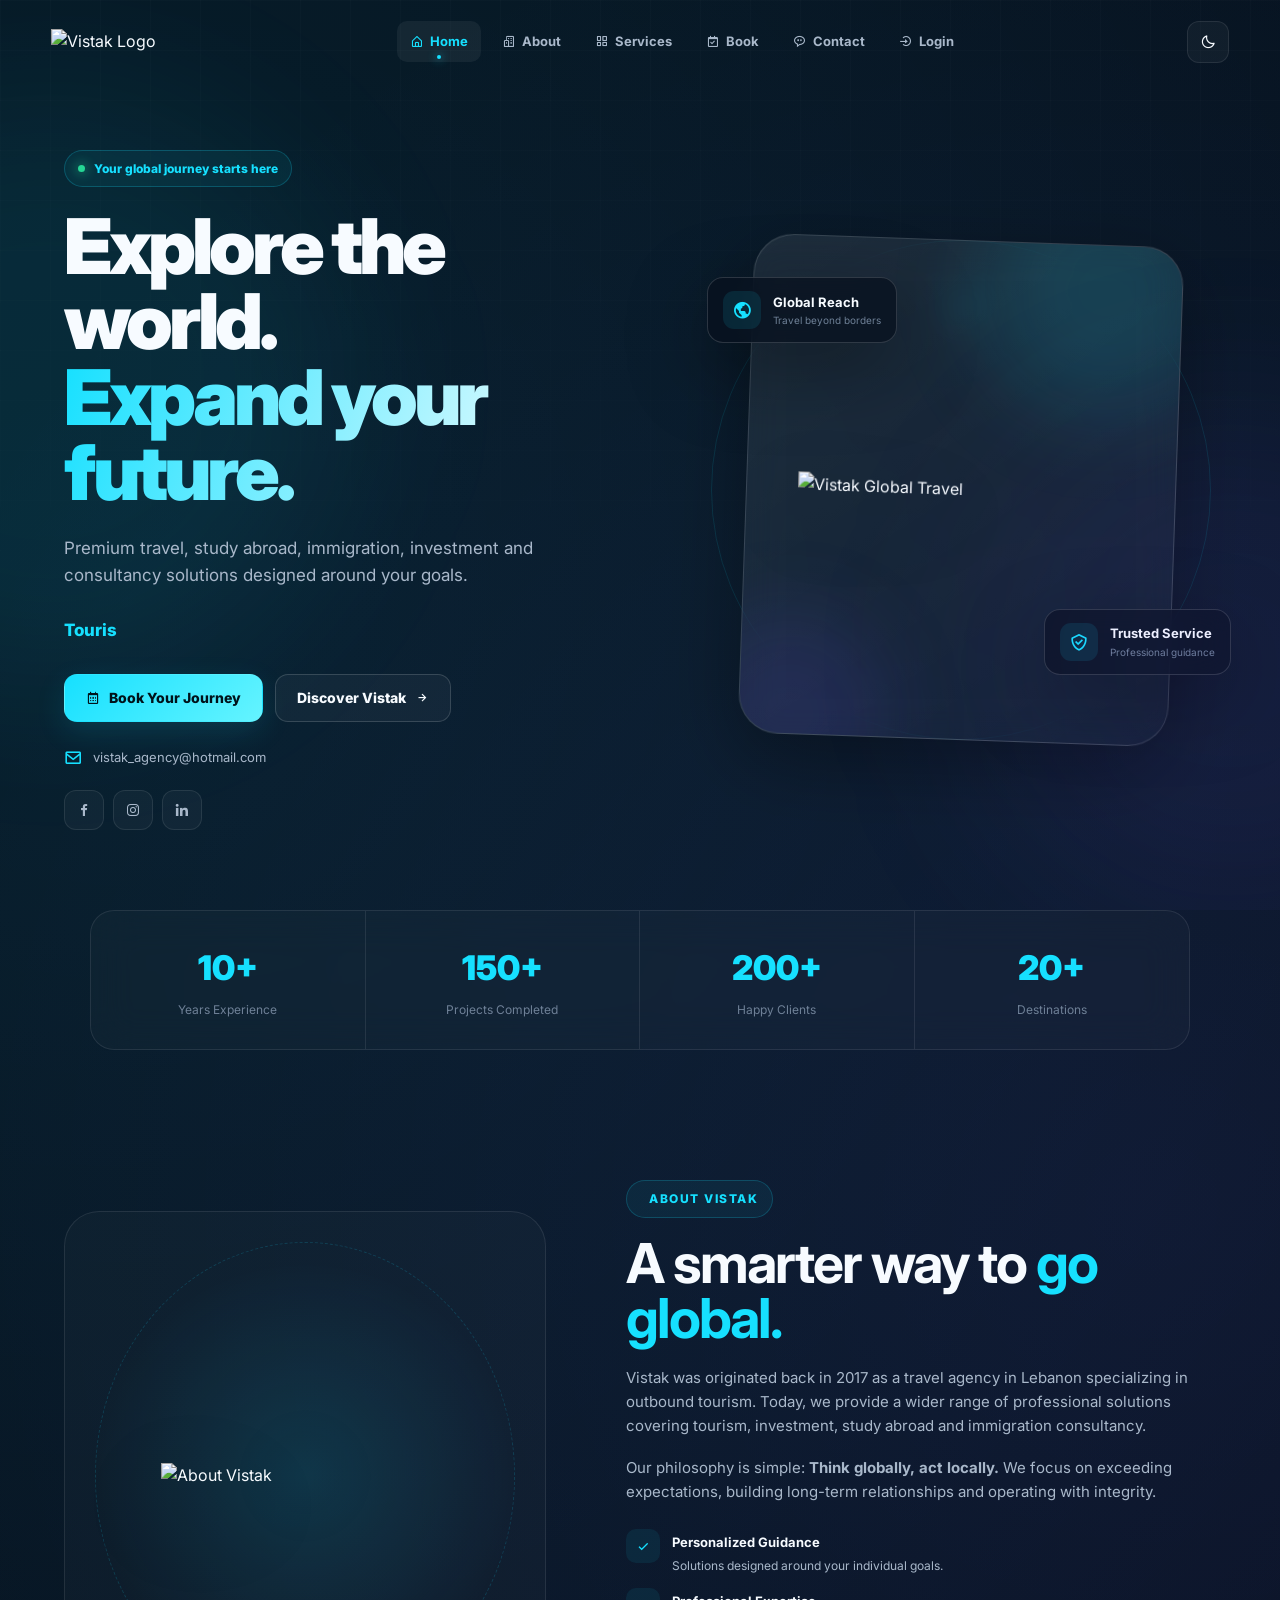
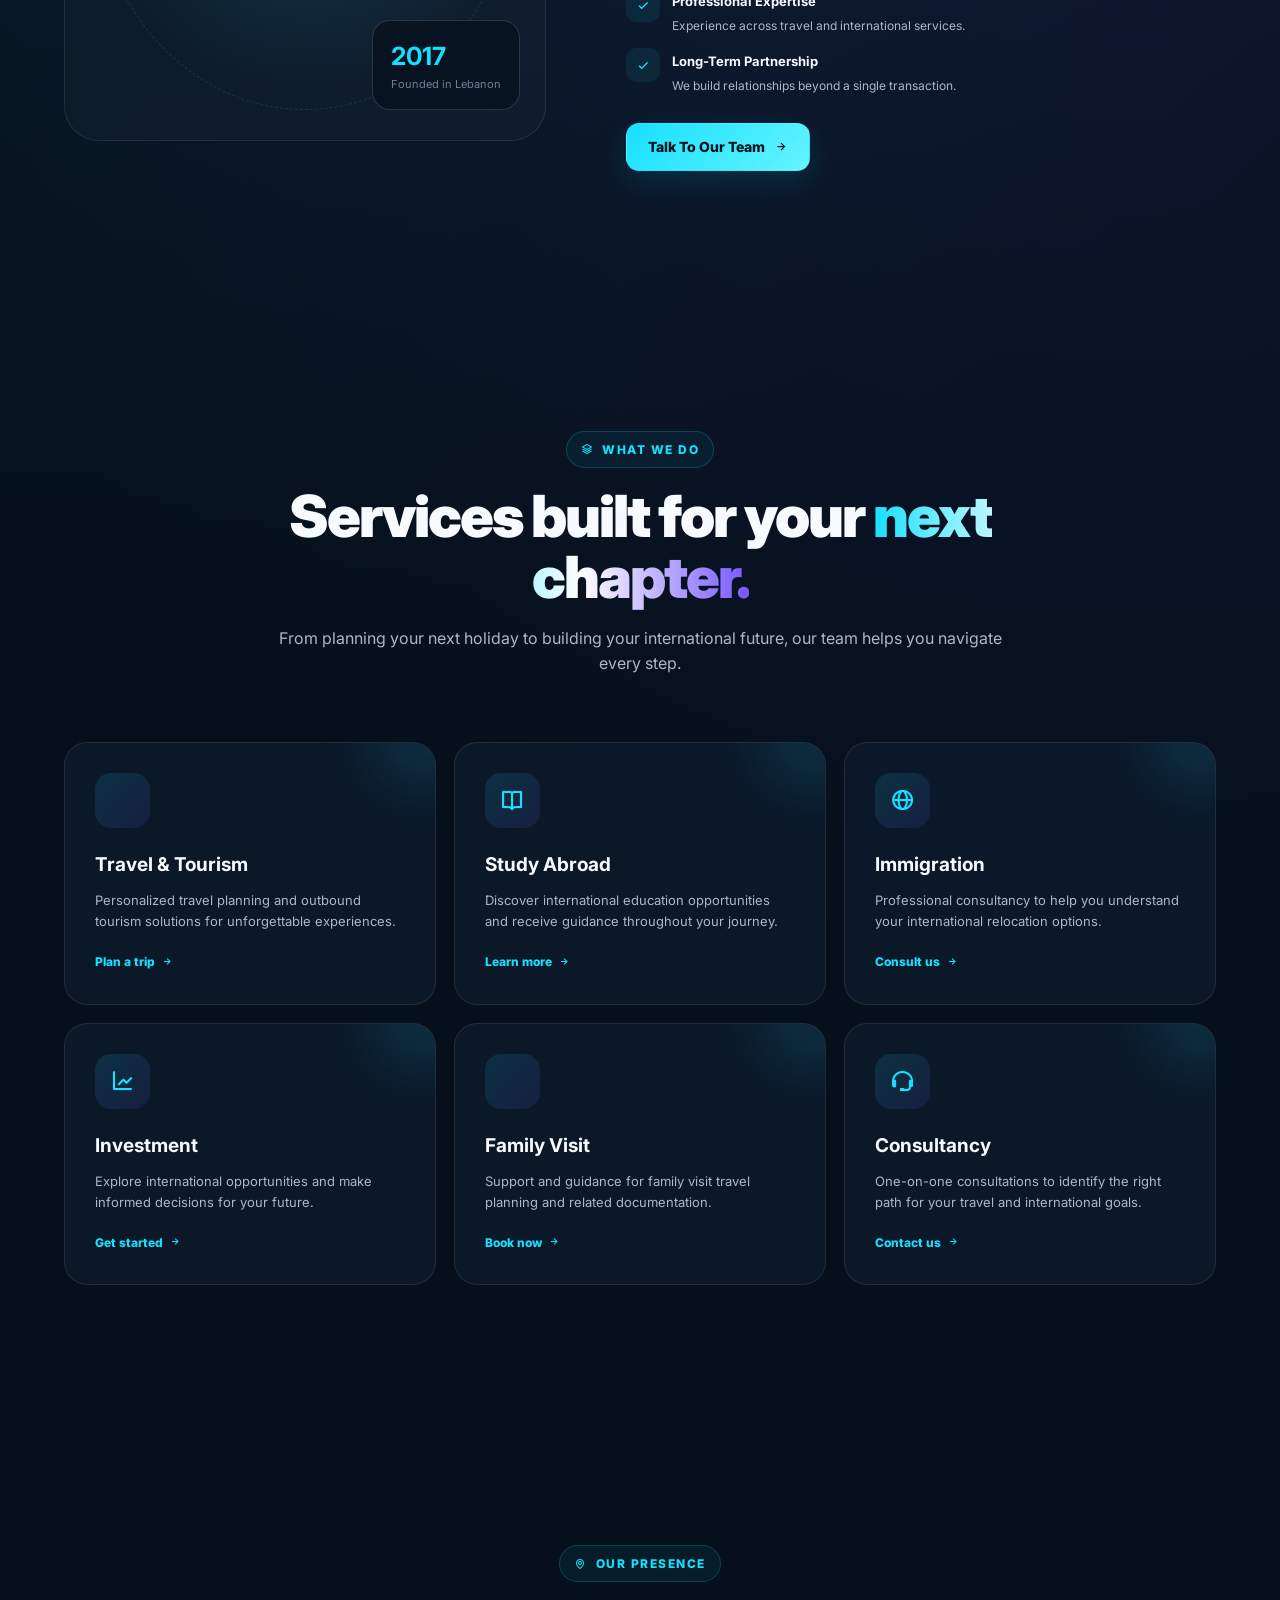
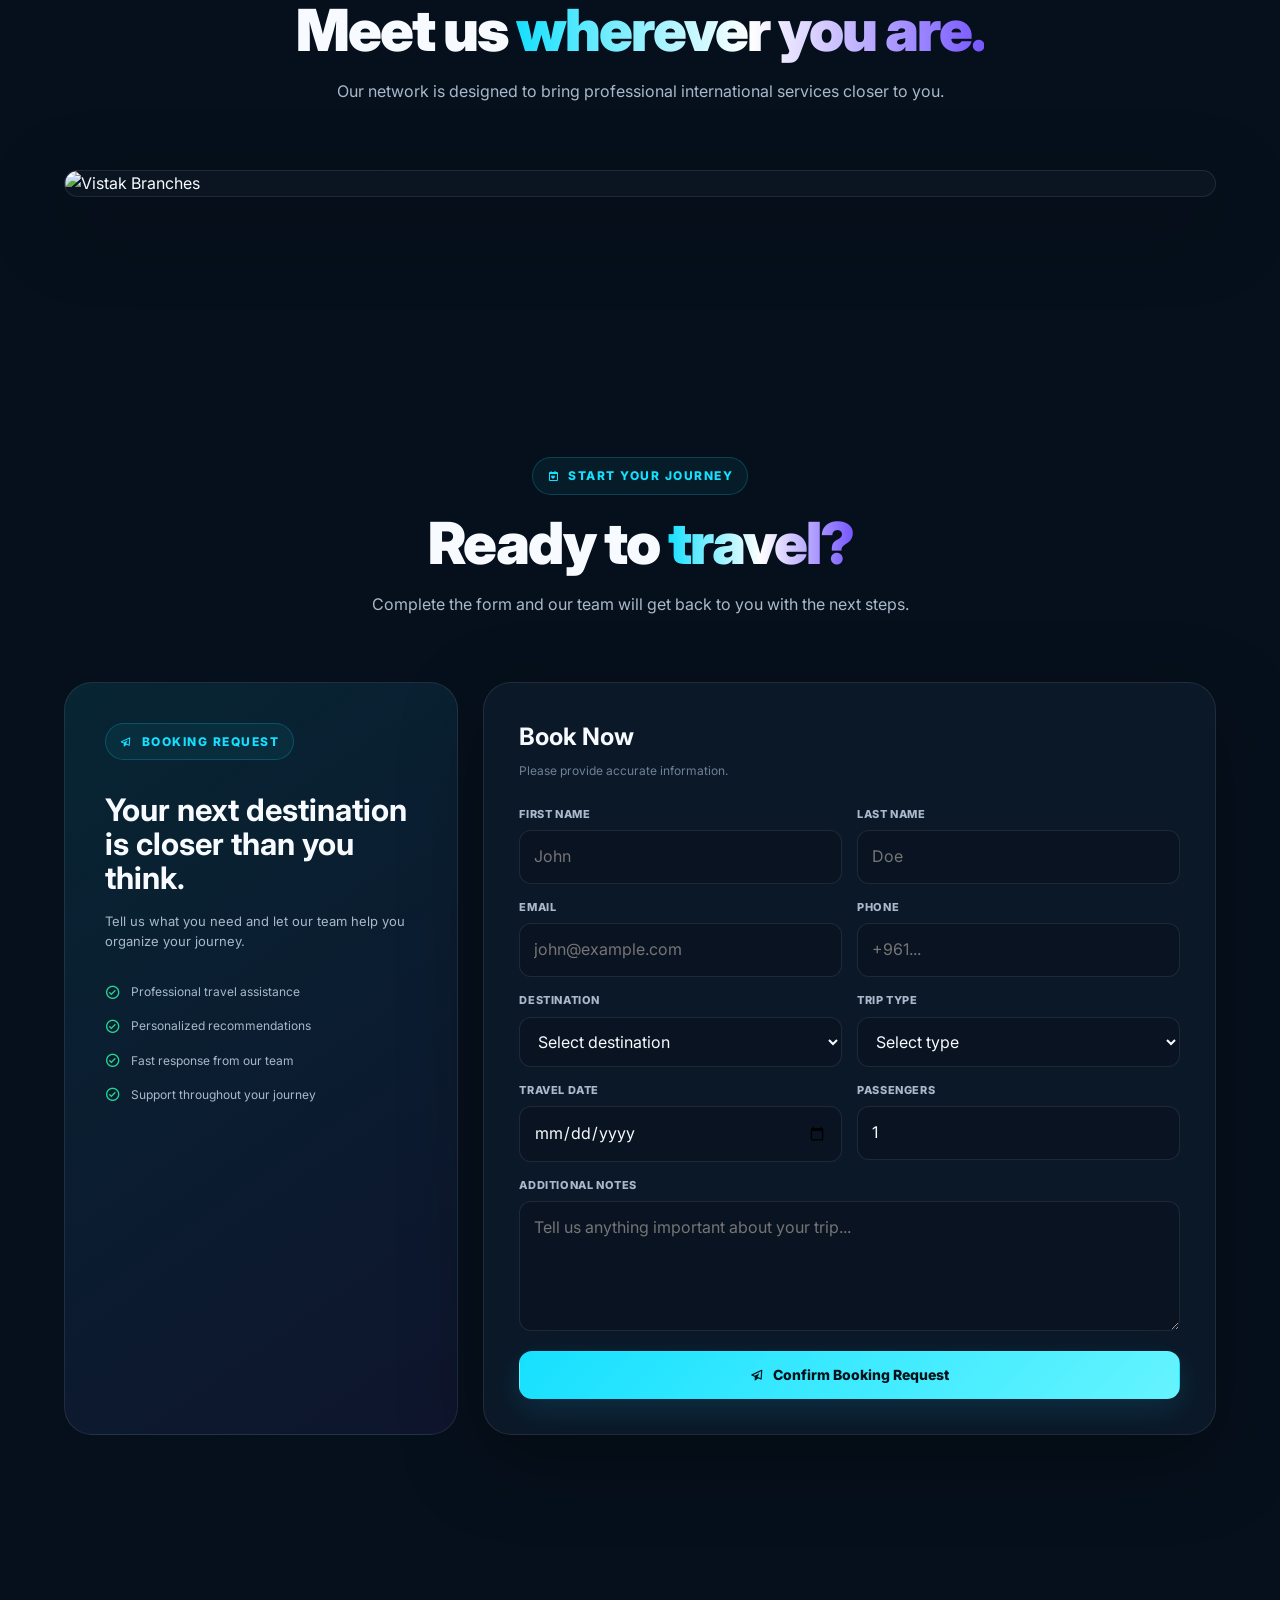
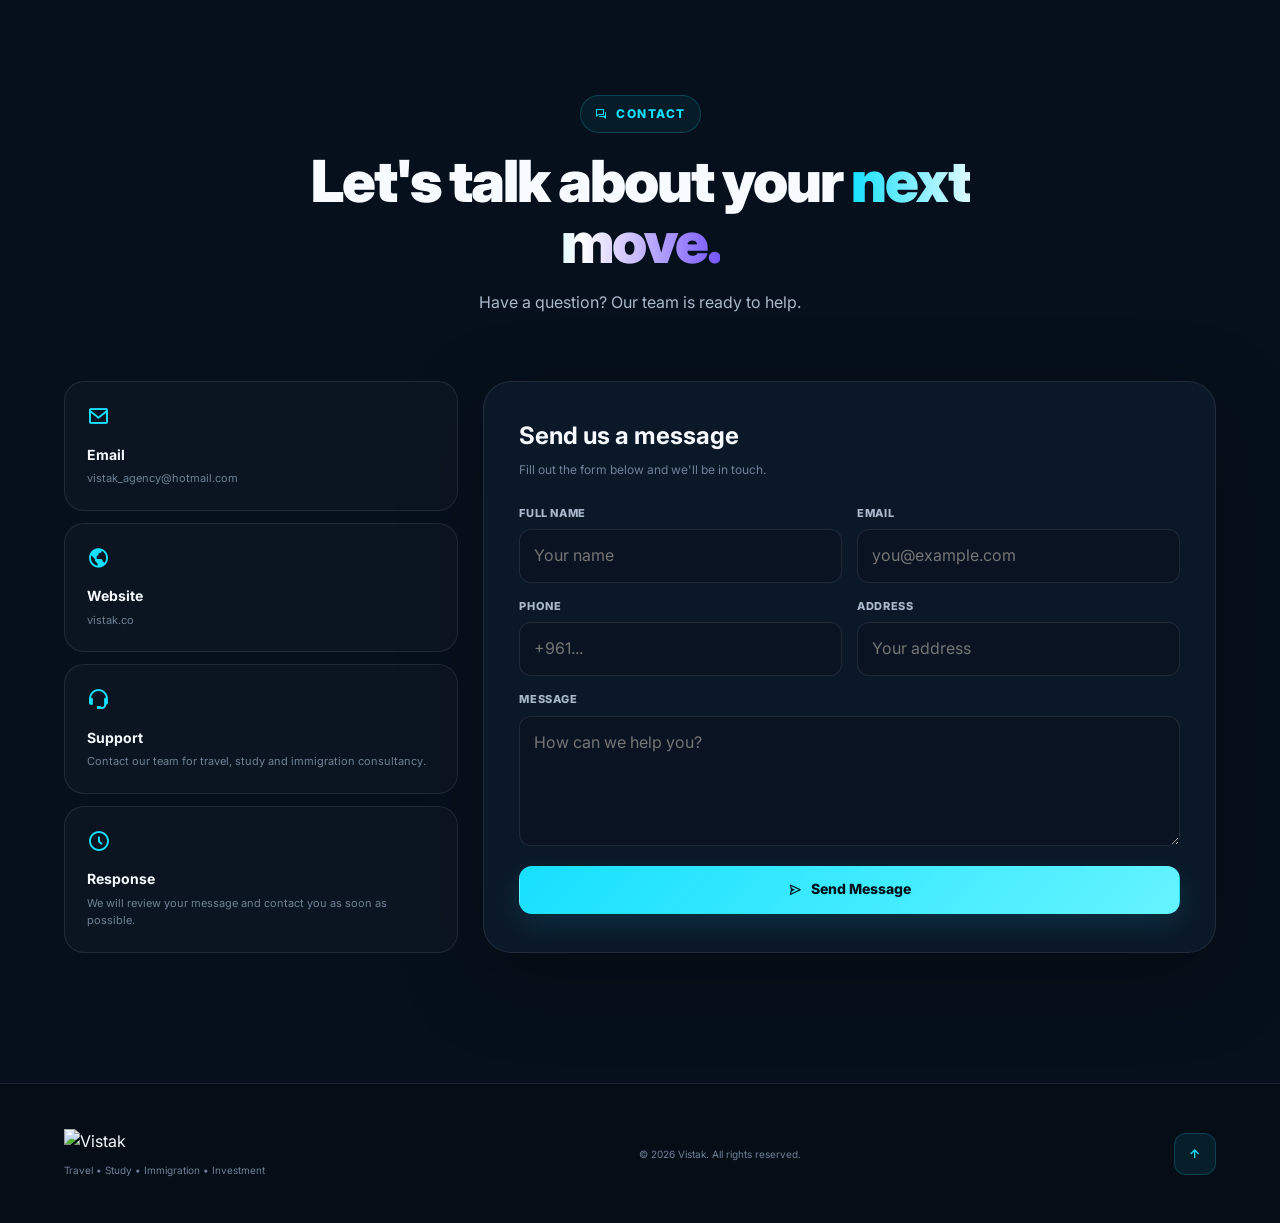
==== commit 3c5af450: "Update index.html" ====
--- a/index.html
+++ b/index.html
@@ -1770,6 +1770,158 @@
             }
         }
 
+
+        /* =========================================================
+           AUTHENTICATION / PROTECTED FILES
+           ========================================================= */
+
+        #files.auth-hidden {
+            display: none !important;
+        }
+
+        /* =========================================================
+           LOGGED IN FULL PAGE OVERRIDE MODE
+           Hide everything else when logged in so ONLY the files page shows.
+           ========================================================= */
+
+        body.logged-in-mode header,
+        body.logged-in-mode .hero,
+        body.logged-in-mode .stats,
+        body.logged-in-mode #about,
+        body.logged-in-mode #services,
+        body.logged-in-mode #branches,
+        body.logged-in-mode #book,
+        body.logged-in-mode #contact,
+        body.logged-in-mode #loginInfo,
+        body.logged-in-mode footer {
+            display: none !important;
+        }
+
+        body.logged-in-mode #files {
+            display: block !important;
+            padding-top: 50px;
+            padding-bottom: 50px;
+            min-height: 100vh;
+        }
+
+        .nav-auth {
+            display: flex;
+            align-items: center;
+            gap: 7px;
+        }
+
+        .nav-auth .auth-user {
+            color: var(--primary);
+            font-size: 11px;
+            font-weight: 800;
+            max-width: 110px;
+            overflow: hidden;
+            text-overflow: ellipsis;
+            white-space: nowrap;
+        }
+
+        .auth-modal {
+            position: fixed;
+            inset: 0;
+            z-index: 4500;
+            display: none;
+            place-items: center;
+            padding: 20px;
+            background: rgba(0,0,0,.72);
+            backdrop-filter: blur(12px);
+        }
+
+        .auth-modal.open {
+            display: grid;
+        }
+
+        .auth-modal-card {
+            width: min(440px, 100%);
+            padding: 34px;
+            border: 1px solid var(--border-light);
+            border-radius: 28px;
+            background: var(--card-solid);
+            box-shadow: var(--shadow);
+            animation: modalIn .3s ease;
+        }
+
+        .auth-modal-head {
+            display: flex;
+            align-items: flex-start;
+            justify-content: space-between;
+            gap: 15px;
+            margin-bottom: 22px;
+        }
+
+        .auth-modal-icon {
+            width: 58px;
+            height: 58px;
+            display: grid;
+            place-items: center;
+            border-radius: 17px;
+            color: var(--primary);
+            background: rgba(22,224,255,.1);
+            font-size: 27px;
+            margin-bottom: 16px;
+        }
+
+        .auth-modal-card h3 {
+            font-size: 26px;
+        }
+
+        .auth-modal-card > p {
+            color: var(--text-muted);
+            font-size: 12px;
+            margin-top: 5px;
+        }
+
+        .auth-status {
+            margin-top: 14px;
+            padding: 10px 12px;
+            border-radius: 11px;
+            font-size: 11px;
+            display: none;
+        }
+
+        .auth-status.error {
+            display: block;
+            color: #fff;
+            background: rgba(255,85,116,.12);
+            border: 1px solid rgba(255,85,116,.25);
+        }
+
+        .auth-status.success {
+            display: block;
+            color: #fff;
+            background: rgba(37,214,149,.12);
+            border: 1px solid rgba(37,214,149,.25);
+        }
+
+        .protected-note {
+            display: flex;
+            align-items: center;
+            justify-content: space-between;
+            gap: 9px;
+            margin-top: 14px;
+            padding: 12px 14px;
+            border: 1px solid rgba(22,224,255,.14);
+            border-radius: 12px;
+            background: rgba(22,224,255,.045);
+            color: var(--text-secondary);
+            font-size: 11px;
+        }
+
+        .protected-note i {
+            color: var(--primary);
+            font-size: 17px;
+        }
+
+        @media (max-width: 620px) {
+            .auth-modal-card {
+                padding: 24px;
+            }
+        }
+
         /* =========================================================
            RESPONSIVE
            ========================================================= */
@@ -2050,18 +2202,19 @@
                     </a>
                 </li>
 
-                <li>
-                    <a href="#files" class="nav-link">
+                <li id="filesNavItem" style="display:none;">
+                    <a href="#files" class="nav-link" id="filesNavLink">
                         <i class="bx bx-folder-open"></i>
                         Files
                     </a>
                 </li>
 
-                <li>
-                    <a href="#login" class="nav-link">
-                        <i class="bx bx-user"></i>
-                        Login
+                <li class="nav-auth">
+                    <a href="#" class="nav-link" id="authNavLink">
+                        <i class="bx bx-log-in-circle"></i>
+                        <span id="authNavText">Login</span>
                     </a>
+                    <span class="auth-user" id="authUserLabel" hidden></span>
                 </li>
 
             </ul>
@@ -3013,7 +3166,7 @@
      FILE MANAGER
      ========================================================= -->
 
-<section class="section" id="files">
+<section class="section auth-hidden" id="files" aria-hidden="true">
 
     <div class="container">
 
@@ -3032,6 +3185,15 @@
             <p class="section-description">
                 Manage your documents locally in your browser.
             </p>
+            <div class="protected-note">
+                <div>
+                    <i class="bx bx-lock-alt"></i>
+                    <span>Private area — Logged in successfully.</span>
+                </div>
+                <button class="btn danger small" id="logoutInPageBtn" type="button">
+                    <i class="bx bx-log-out"></i> Logout
+                </button>
+            </div>
 
         </div>
 
@@ -3164,87 +3326,25 @@
 </section>
 
 <!-- =========================================================
-     LOGIN
+     LOGIN ACCESS
+     Login is intentionally available from the navigation bar only.
      ========================================================= -->
 
-<section class="section" id="login">
-
+<section class="section" id="loginInfo" style="display:none;">
     <div class="container">
-
         <div class="login-wrapper">
-
-            <div class="login-card reveal">
-
+            <div class="login-card">
                 <div class="login-icon">
-                    <i class="bx bx-lock-alt"></i>
+                    <i class="bx bx-shield-quarter"></i>
                 </div>
-
-                <h2>Welcome back.</h2>
-
+                <h2>Private Portal</h2>
                 <p>
-                    Access your Vistak portal.
+                    Login is available from the navigation bar.
+                    Once authenticated, the Files area will become available.
                 </p>
-
-                <form id="loginForm">
-
-                    <div class="login-field">
-
-                        <i class="bx bx-user"></i>
-
-                        <input
-                            type="text"
-                            id="username"
-                            placeholder="Username"
-                            autocomplete="username"
-                            required
-                        >
-
-                    </div>
-
-                    <div class="login-field">
-
-                        <i class="bx bx-lock"></i>
-
-                        <input
-                            type="password"
-                            id="password"
-                            placeholder="Password"
-                            autocomplete="current-password"
-                            required
-                        >
-
-                        <button
-                            type="button"
-                            class="password-toggle"
-                            id="passwordToggle"
-                            aria-label="Show password"
-                        >
-                            <i class="bx bx-show"></i>
-                        </button>
-
-                    </div>
-
-                    <button
-                        type="submit"
-                        class="btn full"
-                    >
-                        <i class="bx bx-log-in"></i>
-                        Login
-                    </button>
-
-                </form>
-
-                <p style="margin-top:18px;text-align:center;">
-                    Demo interface — connect this form to your
-                    real authentication backend.
-                </p>
-
             </div>
-
         </div>
-
     </div>
-
 </section>
 
 <!-- =========================================================
@@ -3295,6 +3395,79 @@
 ></div>
 
 <!-- =========================================================
+     LOGIN MODAL
+     ========================================================= -->
+
+<div
+    class="auth-modal"
+    id="authModal"
+    role="dialog"
+    aria-modal="true"
+    aria-labelledby="authModalTitle"
+>
+    <div class="auth-modal-card">
+        <div class="auth-modal-head">
+            <div>
+                <div class="auth-modal-icon">
+                    <i class="bx bx-lock-alt"></i>
+                </div>
+                <h3 id="authModalTitle">Private Login</h3>
+                <p>Sign in to access the protected Files area.</p>
+            </div>
+
+            <button
+                class="icon-btn"
+                id="authModalClose"
+                type="button"
+                aria-label="Close login"
+            >
+                <i class="bx bx-x"></i>
+            </button>
+        </div>
+
+        <form id="loginForm">
+            <div class="login-field">
+                <i class="bx bx-user"></i>
+                <input
+                    type="text"
+                    id="username"
+                    placeholder="Username"
+                    autocomplete="username"
+                    required
+                >
+            </div>
+
+            <div class="login-field">
+                <i class="bx bx-lock"></i>
+                <input
+                    type="password"
+                    id="password"
+                    placeholder="Password"
+                    autocomplete="current-password"
+                    required
+                >
+
+                <button
+                    type="button"
+                    class="password-toggle"
+                    id="passwordToggle"
+                    aria-label="Show password"
+                >
+                    <i class="bx bx-show"></i>
+                </button>
+            </div>
+
+            <button type="submit" class="btn full">
+                <i class="bx bx-log-in"></i>
+                Sign In
+            </button>
+
+            <div class="auth-status" id="authStatus"></div>
+        </form>
+    </div>
+</div>
+
+<!-- =========================================================
      PREVIEW MODAL
      ========================================================= -->
 
@@ -3332,6 +3505,9 @@
 
 <script>
     "use strict";
+
+    // Safe global auth state available before every File Manager function.
+    window.__vistakAuthenticated = false;
 
     /* =========================================================
        GLOBAL HELPERS
@@ -4277,6 +4453,14 @@
 
     function renderFiles() {
 
+        if (!window.__vistakAuthenticated) {
+            if (tbody) tbody.innerHTML = "";
+            if (fileCount) fileCount.textContent = "0";
+            if (imageCount) imageCount.textContent = "0";
+            if (emptyState) emptyState.style.display = "block";
+            return;
+        }
+
         const query =
             searchInput.value
                 .trim()
@@ -4415,6 +4599,15 @@
                 );
 
             if (!button) return;
+
+            if (!window.__vistakAuthenticated) {
+                showToast(
+                    "Access denied",
+                    "Please login before managing files.",
+                    "error"
+                );
+                return;
+            }
 
             const id =
                 button.dataset.id;
@@ -4639,62 +4832,372 @@
     renderFiles();
 
     /* =========================================================
-       LOGIN
+       AUTHENTICATION / PROTECTED FILES
        ========================================================= */
 
-    const password =
-        $("#password");
-
-    const passwordToggle =
-        $("#passwordToggle");
+    /*
+       Front-end demo credentials.
+       IMPORTANT:
+       This protects the UI and the browser-side Files area only.
+       For real security, replace this with Firebase Authentication
+       or another server-side authentication provider.
+    */
+    const AUTH_CONFIG = {
+        username: "admin",
+        password: "Vistak@2026"
+    };
+
+    const AUTH_STORAGE_KEY = "vistak_authenticated_v1";
+    const AUTH_USER_KEY = "vistak_authenticated_user_v1";
+
+    const authModal = $("#authModal");
+    const authModalClose = $("#authModalClose");
+    const authNavLink = $("#authNavLink");
+    const authNavText = $("#authNavText");
+    const authUserLabel = $("#authUserLabel");
+    const filesNavItem = $("#filesNavItem");
+    const filesSection = $("#files");
+    const loginForm = $("#loginForm");
+    const password = $("#password");
+    const passwordToggle = $("#passwordToggle");
+    const authStatus = $("#authStatus");
+
+    let isAuthenticated =
+        sessionStorage.getItem(AUTH_STORAGE_KEY) === "true";
+
+    let authenticatedUser =
+        sessionStorage.getItem(AUTH_USER_KEY) || "";
+
+    function setAuthStatus(message, type = "error") {
+        if (!authStatus) return;
+
+        authStatus.textContent = message;
+        authStatus.className = `auth-status ${type}`;
+    }
+
+    function clearAuthStatus() {
+        if (!authStatus) return;
+
+        authStatus.textContent = "";
+        authStatus.className = "auth-status";
+    }
+
+    function openLoginModal() {
+        if (!authModal) return;
+
+        clearAuthStatus();
+        authModal.classList.add("open");
+
+        setTimeout(() => {
+            $("#username")?.focus();
+        }, 100);
+    }
+
+    function closeLoginModal() {
+        authModal?.classList.remove("open");
+        clearAuthStatus();
+    }
+
+    function updateAuthUI() {
+        window.__vistakAuthenticated = isAuthenticated;
+
+        if (!filesSection || !filesNavItem || !authNavLink) return;
+
+        if (isAuthenticated) {
+            // إضافة الكلاس الذي يخفي كامل أقسام الموقع باستثناء الملفات
+            document.body.classList.add("logged-in-mode");
+
+            filesNavItem.style.display = "";
+            filesSection.classList.remove("auth-hidden");
+            filesSection.setAttribute("aria-hidden", "false");
+
+            authNavText.textContent = "Logout";
+
+            if (authUserLabel) {
+                authUserLabel.hidden = false;
+                authUserLabel.textContent =
+                    authenticatedUser
+                        ? `@${authenticatedUser}`
+                        : "";
+            }
+
+            authNavLink.querySelector("i")?.classList.remove(
+                "bx-log-in-circle"
+            );
+
+            authNavLink.querySelector("i")?.classList.add(
+                "bx-log-out-circle"
+            );
+
+            renderFiles();
+
+        } else {
+            // إزالة الكلاس لإعادة إظهار أقسام الموقع في حالة الخروج
+            document.body.classList.remove("logged-in-mode");
+
+            filesNavItem.style.display = "none";
+            filesSection.classList.add("auth-hidden");
+            filesSection.setAttribute("aria-hidden", "true");
+
+            authNavText.textContent = "Login";
+
+            if (authUserLabel) {
+                authUserLabel.hidden = true;
+                authUserLabel.textContent = "";
+            }
+
+            authNavLink.querySelector("i")?.classList.remove(
+                "bx-log-out-circle"
+            );
+
+            authNavLink.querySelector("i")?.classList.add(
+                "bx-log-in-circle"
+            );
+
+            if (location.hash === "#files") {
+                history.replaceState(
+                    null,
+                    "",
+                    location.pathname + location.search
+                );
+
+                window.scrollTo({
+                    top: 0,
+                    behavior: "smooth"
+                });
+            }
+        }
+    }
+
+    function requireAuthentication(event) {
+        if (isAuthenticated) return true;
+
+        event?.preventDefault();
+        closeMenu();
+        openLoginModal();
+
+        showToast(
+            "Login required",
+            "Please sign in to access the Files area.",
+            "info"
+        );
+
+        return false;
+    }
+
+    function login(username, enteredPassword) {
+        if (
+            username === AUTH_CONFIG.username &&
+            enteredPassword === AUTH_CONFIG.password
+        ) {
+            isAuthenticated = true;
+            authenticatedUser = username;
+
+            sessionStorage.setItem(
+                AUTH_STORAGE_KEY,
+                "true"
+            );
+
+            sessionStorage.setItem(
+                AUTH_USER_KEY,
+                username
+            );
+
+            updateAuthUI();
+            closeLoginModal();
+
+            showToast(
+                "Login successful",
+                "Welcome to your private Portal.",
+                "success"
+            );
+
+            return true;
+        }
+
+        setAuthStatus(
+            "Invalid username or password.",
+            "error"
+        );
+
+        return false;
+    }
+
+    function logout() {
+        isAuthenticated = false;
+        authenticatedUser = "";
+
+        sessionStorage.removeItem(
+            AUTH_STORAGE_KEY
+        );
+
+        sessionStorage.removeItem(
+            AUTH_USER_KEY
+        );
+
+        updateAuthUI();
+
+        showToast(
+            "Logged out",
+            "Your private Files access has been locked.",
+            "success"
+        );
+    }
+
+    authNavLink?.addEventListener(
+        "click",
+        event => {
+            event.preventDefault();
+
+            if (isAuthenticated) {
+                logout();
+            } else {
+                openLoginModal();
+            }
+        }
+    );
+
+    $("#logoutInPageBtn")?.addEventListener(
+        "click",
+        () => {
+            logout();
+        }
+    );
+
+    $("#filesNavLink")?.addEventListener(
+        "click",
+        event => {
+            if (!requireAuthentication(event)) {
+                return;
+            }
+
+            closeMenu();
+        }
+    );
+
+    authModalClose?.addEventListener(
+        "click",
+        closeLoginModal
+    );
+
+    authModal?.addEventListener(
+        "click",
+        event => {
+            if (event.target === authModal) {
+                closeLoginModal();
+            }
+        }
+    );
+
+    document.addEventListener(
+        "keydown",
+        event => {
+            if (
+                event.key === "Escape" &&
+                authModal?.classList.contains("open")
+            ) {
+                closeLoginModal();
+            }
+        }
+    );
 
     passwordToggle?.addEventListener(
         "click",
         () => {
-
-            const icon =
-                $("i", passwordToggle);
-
-            if (
-                password.type === "password"
-            ) {
-
+            const icon = $("i", passwordToggle);
+
+            if (password.type === "password") {
                 password.type = "text";
-
-                icon.className =
-                    "bx bx-hide";
-
+                icon.className = "bx bx-hide";
+                passwordToggle.setAttribute(
+                    "aria-label",
+                    "Hide password"
+                );
             } else {
-
                 password.type = "password";
-
-                icon.className =
-                    "bx bx-show";
-
-            }
-
+                icon.className = "bx bx-show";
+                passwordToggle.setAttribute(
+                    "aria-label",
+                    "Show password"
+                );
+            }
         }
     );
 
-    $("#loginForm")?.addEventListener(
+    loginForm?.addEventListener(
         "submit",
         event => {
-
             event.preventDefault();
 
             const username =
-                $("#username").value.trim();
-
-            if (!username) return;
-
+                $("#username")?.value.trim() || "";
+
+            const enteredPassword =
+                password?.value || "";
+
+            if (!username || !enteredPassword) {
+                setAuthStatus(
+                    "Please enter both username and password.",
+                    "error"
+                );
+                return;
+            }
+
+            if (login(username, enteredPassword)) {
+                loginForm.reset();
+            }
+        }
+    );
+
+    /*
+       Extra guard:
+       If someone manually changes the URL hash to #files,
+       the section is still blocked unless authenticated.
+    */
+    window.addEventListener(
+        "hashchange",
+        () => {
+            if (
+                location.hash === "#files" &&
+                !isAuthenticated
+            ) {
+                history.replaceState(
+                    null,
+                    "",
+                    location.pathname + location.search
+                );
+
+                openLoginModal();
+            }
+        }
+    );
+
+    /*
+       Protect all File Manager operations as well.
+       Even if a hidden UI control is triggered manually,
+       no file operation is allowed while logged out.
+    */
+    const originalSaveFiles = saveFiles;
+
+    saveFiles = function () {
+        if (!isAuthenticated) {
             showToast(
-                "Demo Login",
-                "Connect this form to your real authentication system.",
-                "info"
+                "Access denied",
+                "Please login before managing files.",
+                "error"
             );
-
-        }
-    );
+            return false;
+        }
+
+        return originalSaveFiles();
+    };
+
+    /*
+       Initial authentication state.
+       sessionStorage means closing the browser tab/session
+       logs the user out automatically.
+    */
+    updateAuthUI();
 
     /* =========================================================
        ESCAPE MENU ON OUTSIDE CLICK
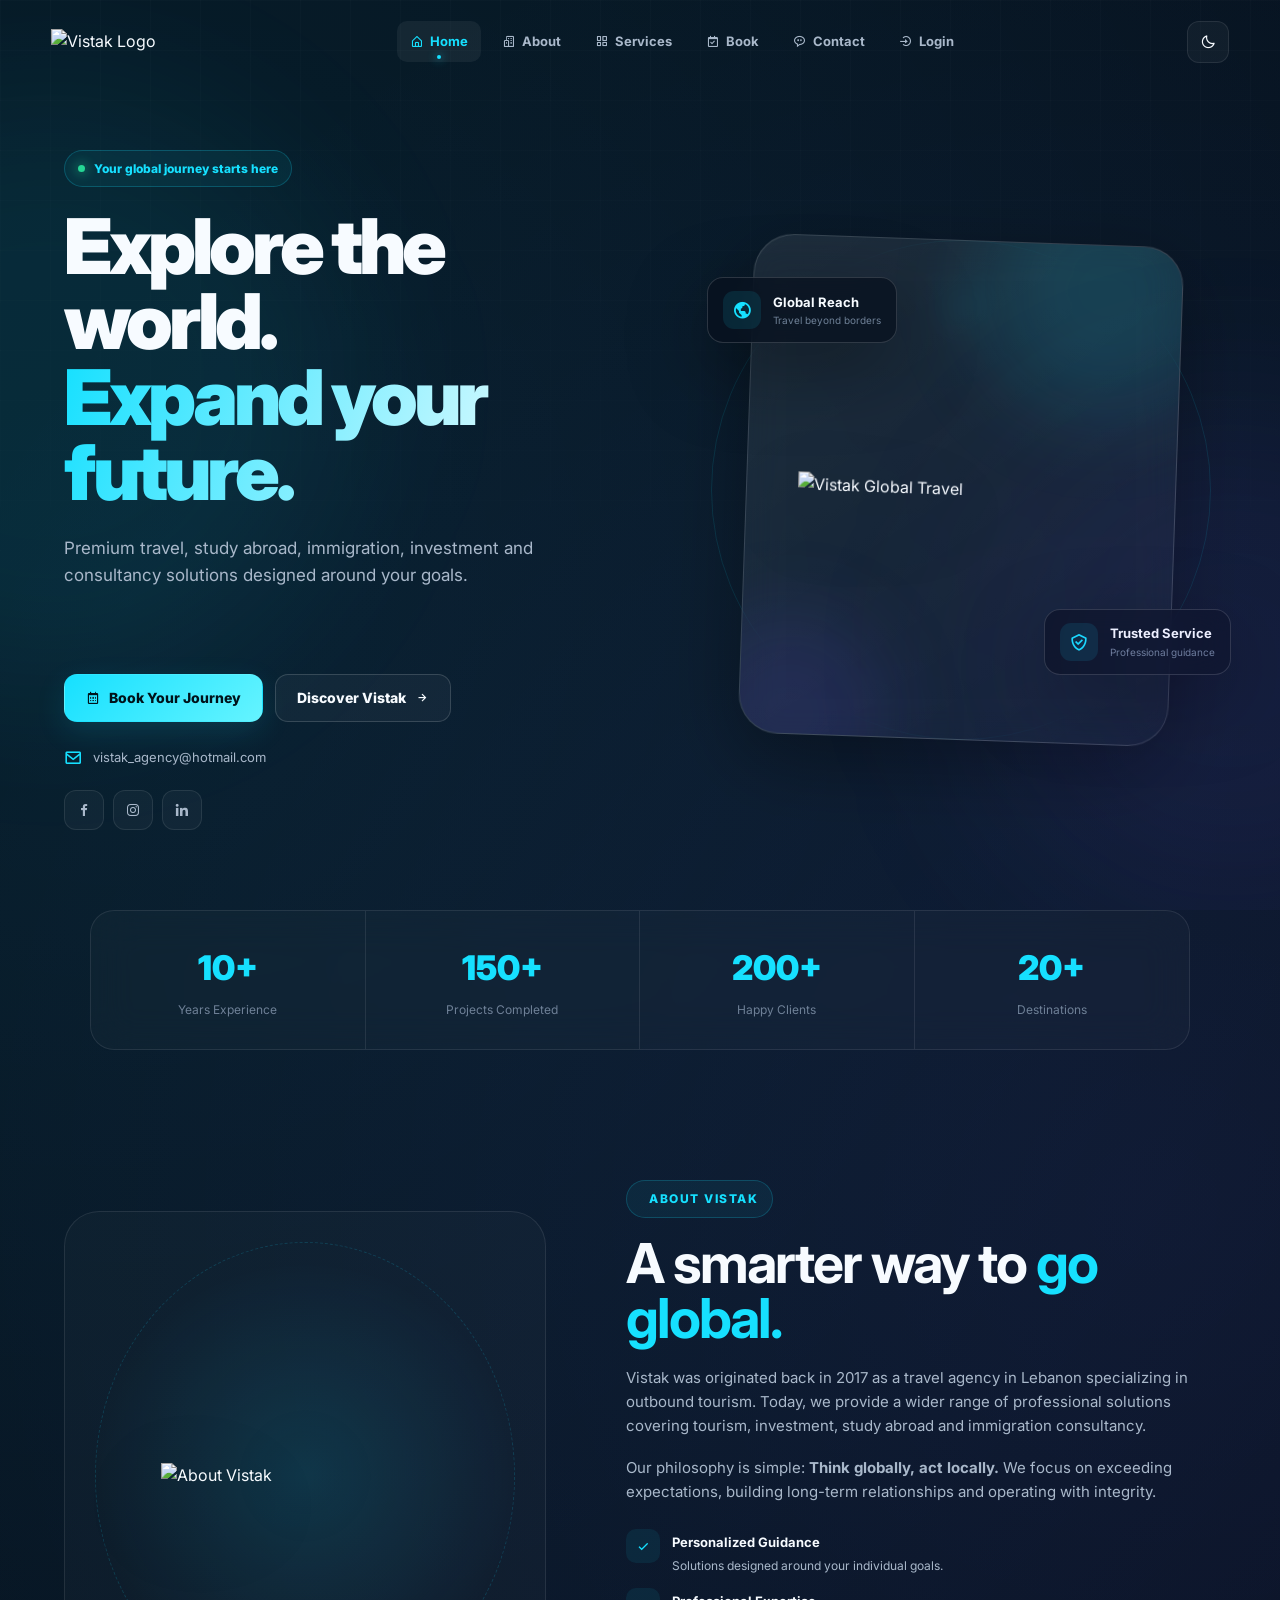
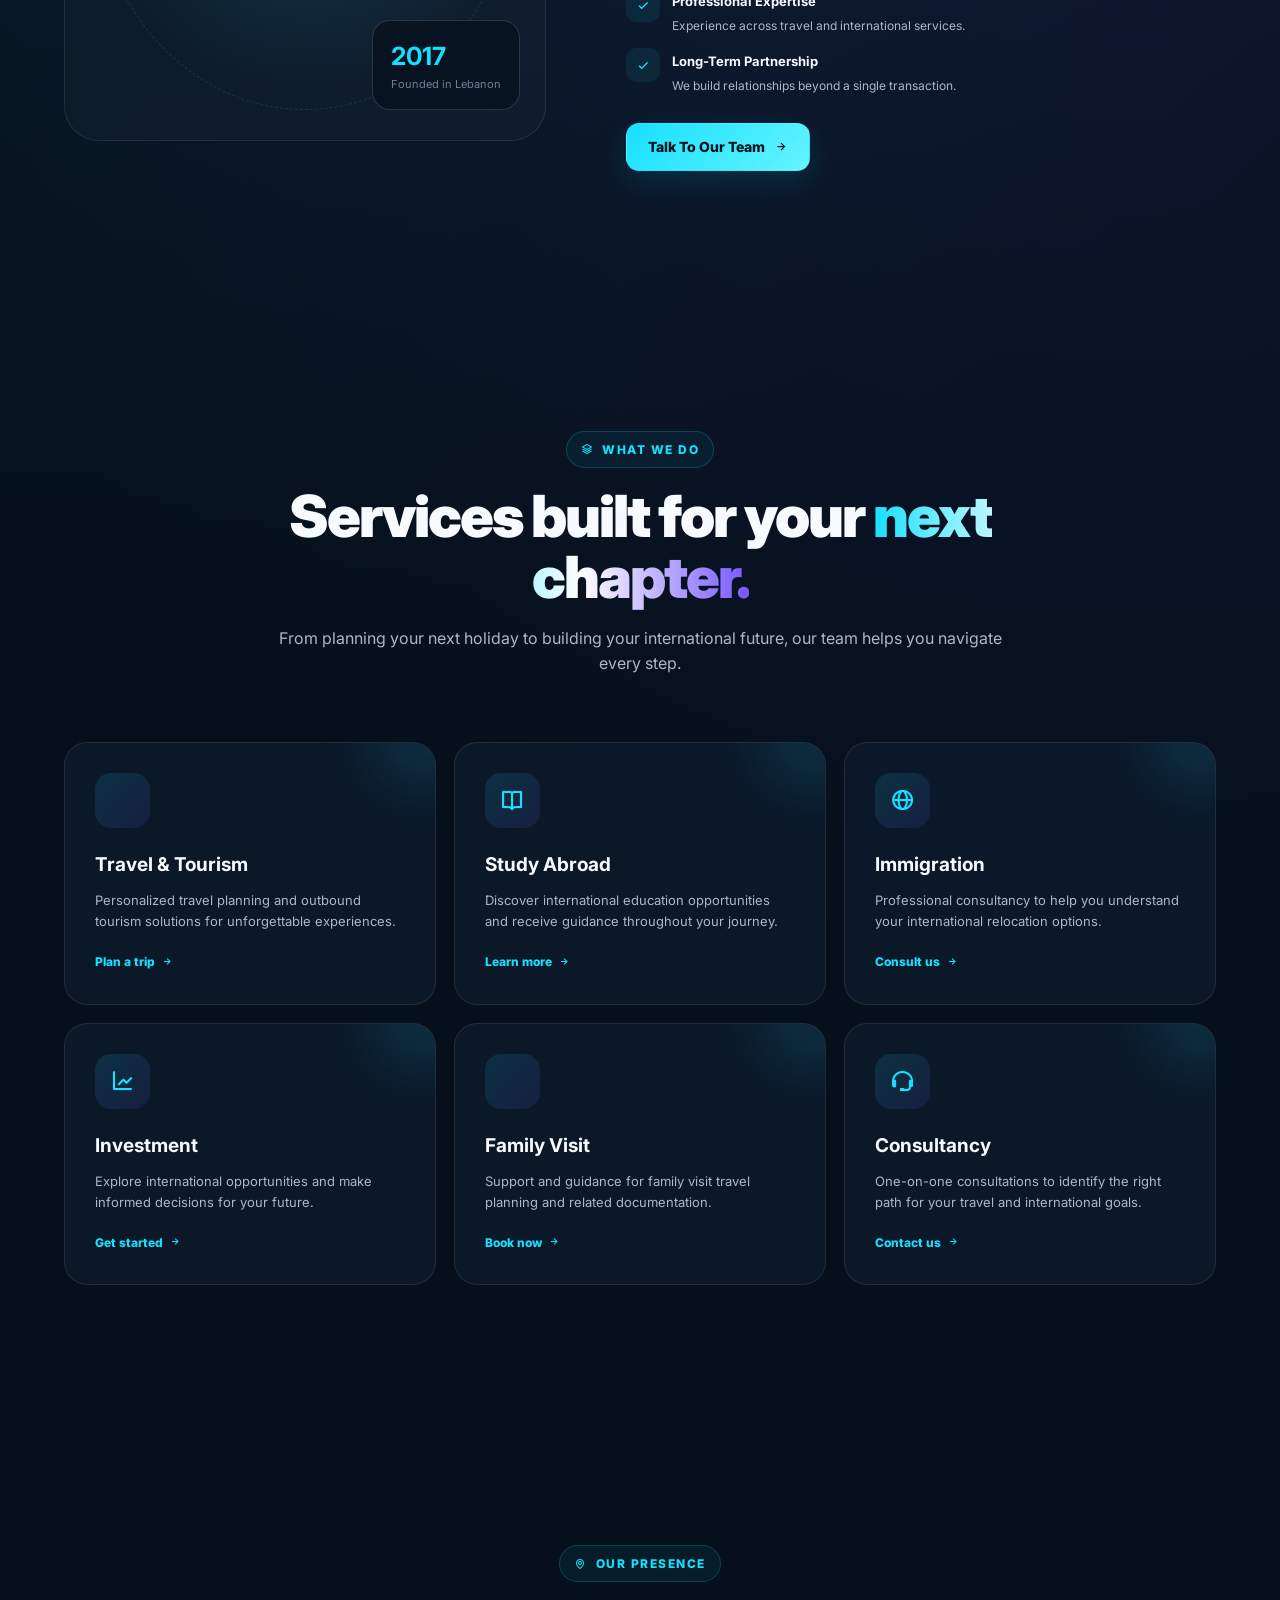
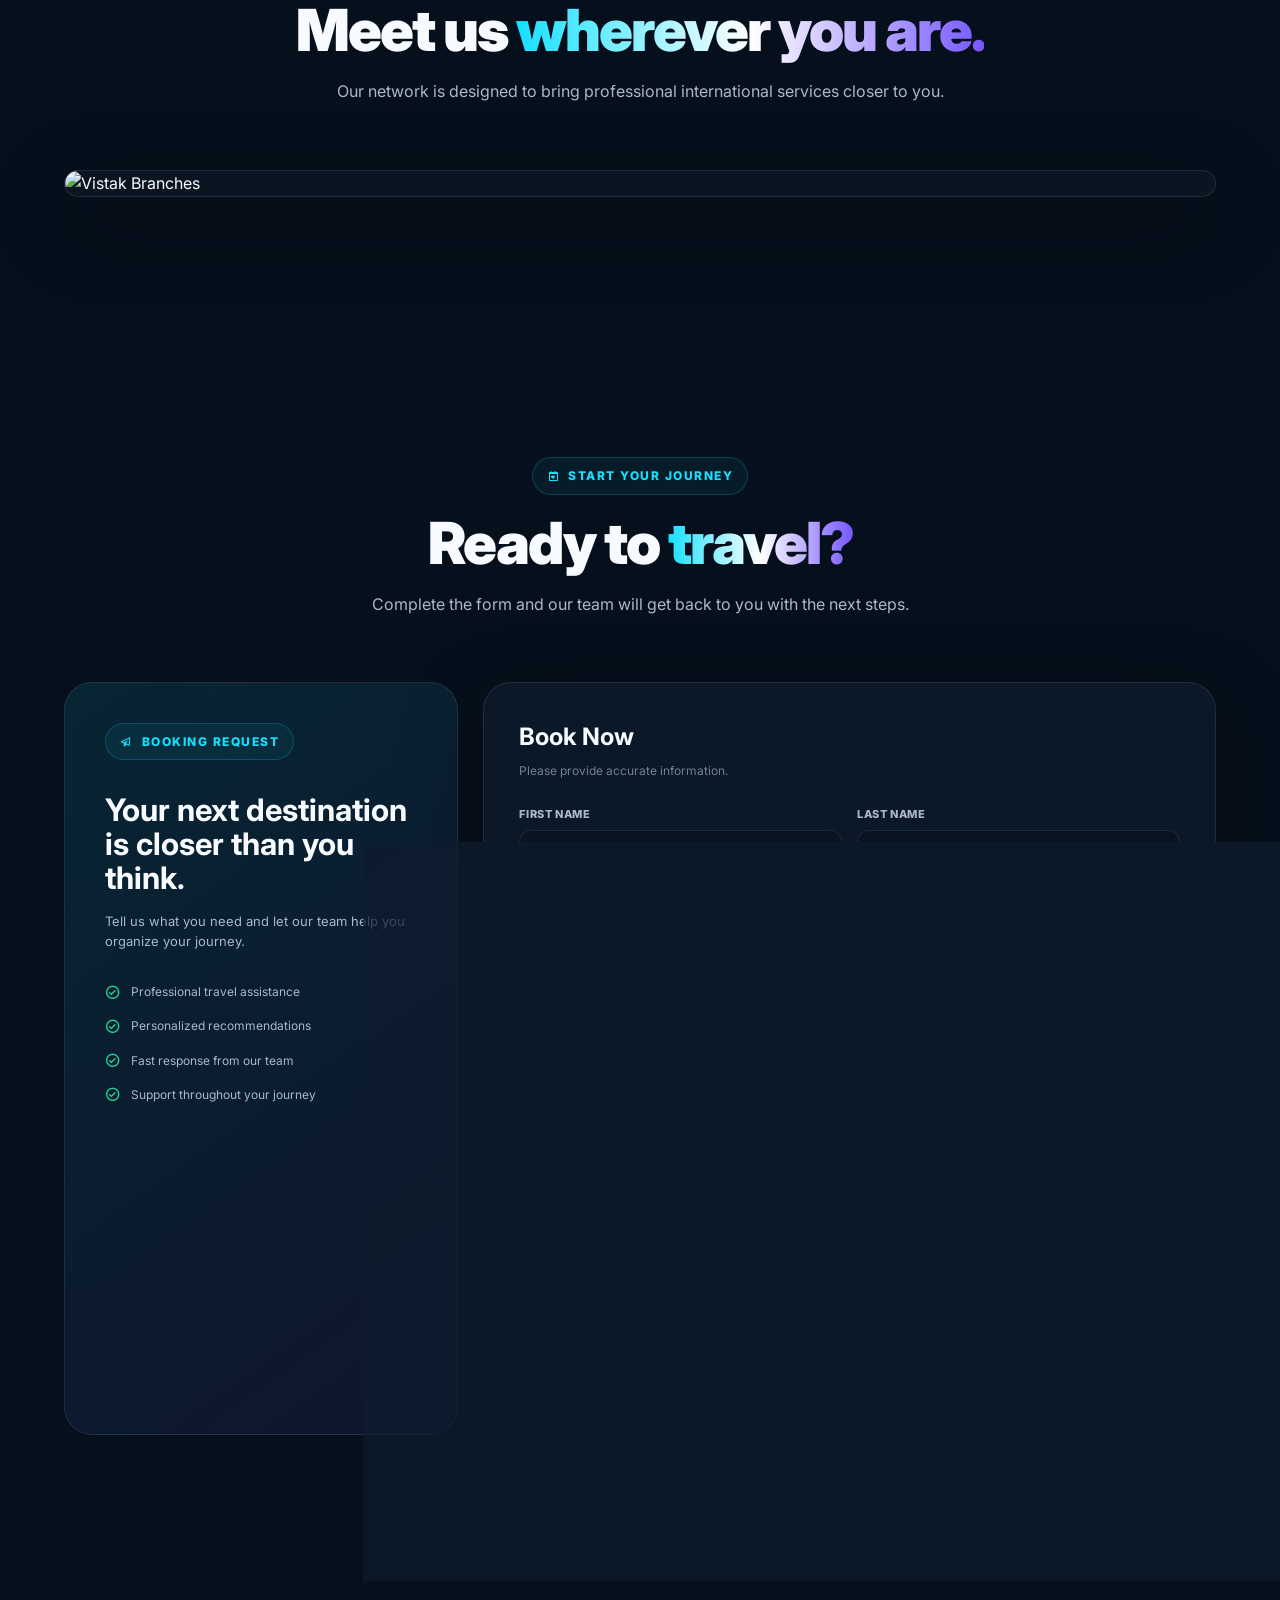
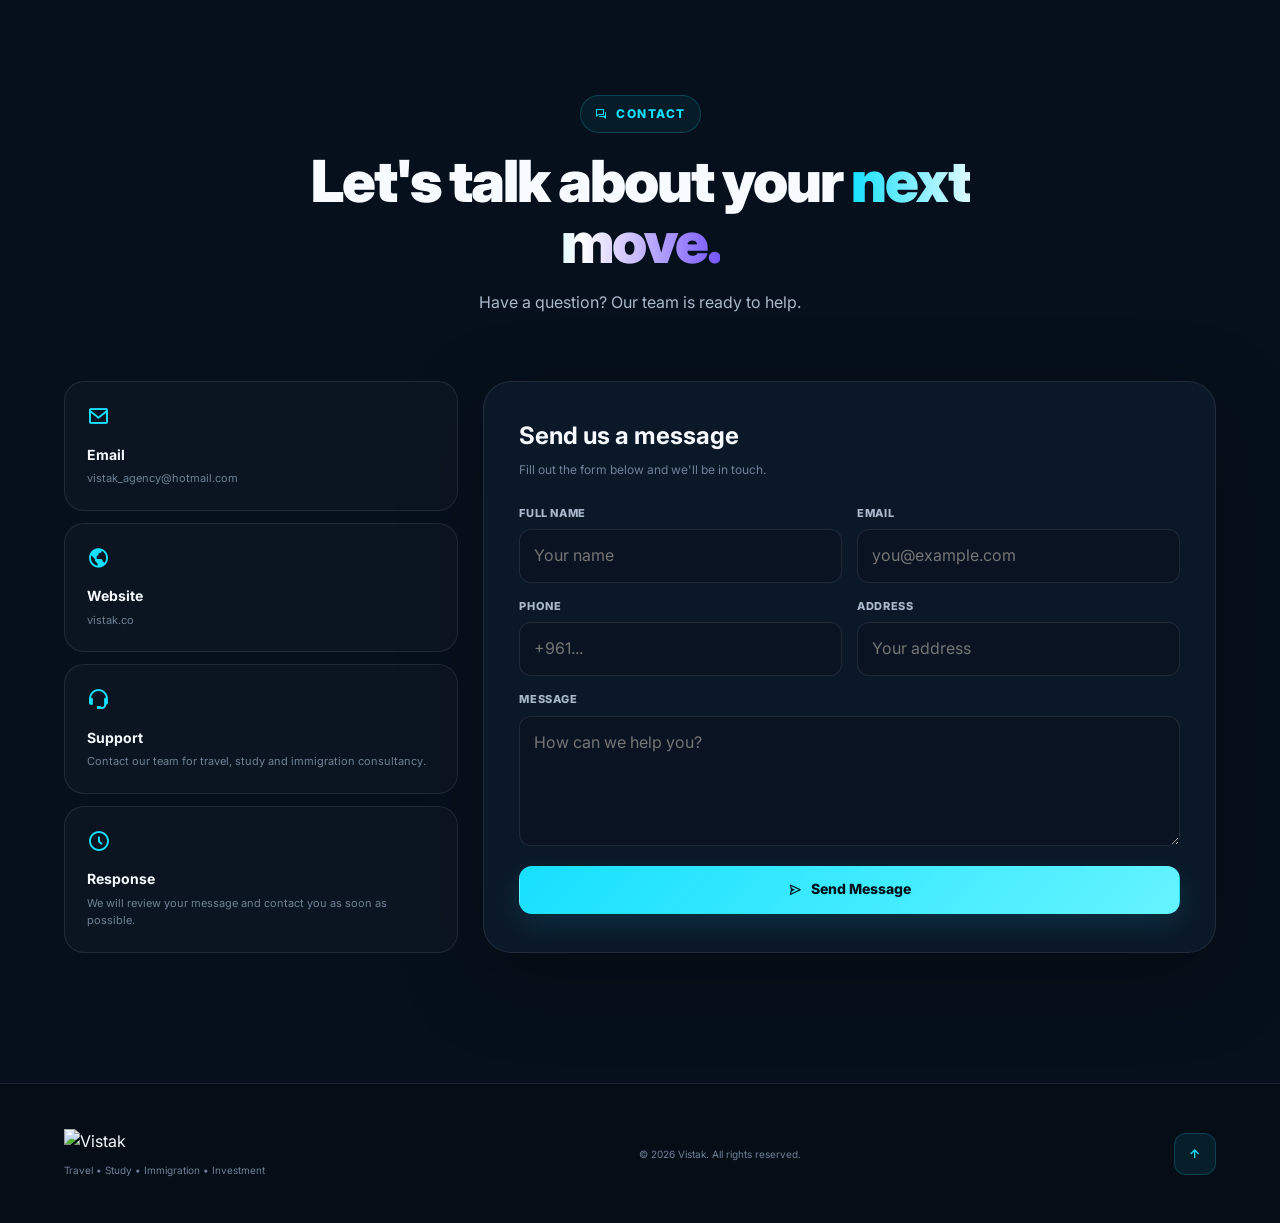
==== commit dd4b69dc: "Update index.html" ====
--- a/index.html
+++ b/index.html
@@ -1,5 +1,6 @@
 <!DOCTYPE html>
 <html lang="en" dir="ltr">
+
 <head>
     <meta charset="UTF-8">
     <meta name="viewport" content="width=device-width, initial-scale=1.0">
@@ -8,17 +9,11 @@
     <title>Vistak | Travel & Immigration Portal</title>
 
     <!-- Icons -->
-    <link
-        href="https://unpkg.com/boxicons@2.1.4/css/boxicons.min.css"
-        rel="stylesheet"
-    >
+    <link href="https://unpkg.com/boxicons@2.1.4/css/boxicons.min.css" rel="stylesheet">
 
     <!-- Favicon -->
-    <link
-        rel="icon"
-        type="image/png"
-        href="https://vistak.co/wp-content/uploads/elementor/thumbs/Mask-group-2023-01-05T190619.602-78prqkfjr2p9lghzmxnl3zlzvs04odujirol7dmcjvk.png"
-    >
+    <link rel="icon" type="image/png"
+        href="https://vistak.co/wp-content/uploads/elementor/thumbs/Mask-group-2023-01-05T190619.602-78prqkfjr2p9lghzmxnl3zlzvs04odujirol7dmcjvk.png">
 
     <style>
         /* =========================================================
@@ -46,8 +41,8 @@
             --text-secondary: #a9b8ca;
             --text-muted: #6f8197;
 
-            --border: rgba(255,255,255,0.09);
-            --border-light: rgba(255,255,255,0.15);
+            --border: rgba(255, 255, 255, 0.09);
+            --border-light: rgba(255, 255, 255, 0.15);
 
             --success: #25d695;
             --danger: #ff5574;
@@ -65,13 +60,13 @@
 
             --header-height: 84px;
 
-            --transition: 0.3s cubic-bezier(.2,.8,.2,1);
+            --transition: 0.3s cubic-bezier(.2, .8, .2, 1);
         }
 
         body.light-theme {
             --bg: #f4f8fc;
             --bg-secondary: #ffffff;
-            --card: rgba(255,255,255,.82);
+            --card: rgba(255, 255, 255, .82);
             --card-solid: #ffffff;
 
             --text: #0a1524;
@@ -103,16 +98,12 @@
         body {
             font-family: "Inter", -apple-system, BlinkMacSystemFont, "Segoe UI", sans-serif;
             background:
-                radial-gradient(
-                    circle at 10% 10%,
-                    rgba(22,224,255,.08),
-                    transparent 30%
-                ),
-                radial-gradient(
-                    circle at 90% 20%,
-                    rgba(118,87,255,.09),
-                    transparent 28%
-                ),
+                radial-gradient(circle at 10% 10%,
+                    rgba(22, 224, 255, .08),
+                    transparent 30%),
+                radial-gradient(circle at 90% 20%,
+                    rgba(118, 87, 255, .09),
+                    transparent 28%),
                 var(--bg);
             color: var(--text);
             overflow-x: hidden;
@@ -129,16 +120,16 @@
             pointer-events: none;
             z-index: -1;
             background-image:
-                linear-gradient(rgba(255,255,255,.015) 1px, transparent 1px),
-                linear-gradient(90deg, rgba(255,255,255,.015) 1px, transparent 1px);
+                linear-gradient(rgba(255, 255, 255, .015) 1px, transparent 1px),
+                linear-gradient(90deg, rgba(255, 255, 255, .015) 1px, transparent 1px);
             background-size: 50px 50px;
             mask-image: linear-gradient(to bottom, black, transparent 90%);
         }
 
         body.light-theme::before {
             background-image:
-                linear-gradient(rgba(0,0,0,.025) 1px, transparent 1px),
-                linear-gradient(90deg, rgba(0,0,0,.025) 1px, transparent 1px);
+                linear-gradient(rgba(0, 0, 0, .025) 1px, transparent 1px),
+                linear-gradient(90deg, rgba(0, 0, 0, .025) 1px, transparent 1px);
         }
 
         img {
@@ -184,10 +175,8 @@
         }
 
         ::-webkit-scrollbar-thumb {
-            background: linear-gradient(
-                var(--primary),
-                var(--secondary)
-            );
+            background: linear-gradient(var(--primary),
+                    var(--secondary));
             border-radius: 20px;
         }
 
@@ -216,8 +205,8 @@
             align-items: center;
             gap: 8px;
             padding: 8px 14px;
-            border: 1px solid rgba(22,224,255,.2);
-            background: rgba(22,224,255,.06);
+            border: 1px solid rgba(22, 224, 255, .2);
+            background: rgba(22, 224, 255, .06);
             border-radius: 999px;
             color: var(--primary);
             font-size: 12px;
@@ -235,23 +224,19 @@
         }
 
         .section-title span {
-            background: linear-gradient(
-                90deg,
-                var(--primary),
-                #ffffff,
-                var(--secondary)
-            );
+            background: linear-gradient(90deg,
+                    var(--primary),
+                    #ffffff,
+                    var(--secondary));
             -webkit-background-clip: text;
             background-clip: text;
             color: transparent;
         }
 
         body.light-theme .section-title span {
-            background: linear-gradient(
-                90deg,
-                var(--primary-dark),
-                var(--secondary)
-            );
+            background: linear-gradient(90deg,
+                    var(--primary-dark),
+                    var(--secondary));
             -webkit-background-clip: text;
             background-clip: text;
         }
@@ -284,11 +269,11 @@
             backdrop-filter: blur(22px);
             -webkit-backdrop-filter: blur(22px);
             border-color: var(--border);
-            box-shadow: 0 15px 50px rgba(0,0,0,.18);
+            box-shadow: 0 15px 50px rgba(0, 0, 0, .18);
         }
 
         body.light-theme header.scrolled {
-            background: rgba(255,255,255,.8);
+            background: rgba(255, 255, 255, .8);
         }
 
         .header-inner {
@@ -334,7 +319,7 @@
         .navlist a:hover,
         .navlist a.active {
             color: var(--text);
-            background: rgba(255,255,255,.06);
+            background: rgba(255, 255, 255, .06);
         }
 
         .navlist a.active {
@@ -368,13 +353,13 @@
             border: 1px solid var(--border);
             border-radius: 12px;
             color: var(--text);
-            background: rgba(255,255,255,.04);
+            background: rgba(255, 255, 255, .04);
             transition: var(--transition);
         }
 
         .icon-btn:hover {
             transform: translateY(-2px);
-            border-color: rgba(22,224,255,.35);
+            border-color: rgba(22, 224, 255, .35);
             color: var(--primary);
             box-shadow: var(--glow);
         }
@@ -399,17 +384,15 @@
             border: 1px solid transparent;
             border-radius: 13px;
             color: #00121a;
-            background: linear-gradient(
-                135deg,
-                var(--primary),
-                #65f4ff
-            );
+            background: linear-gradient(135deg,
+                    var(--primary),
+                    #65f4ff);
             font-weight: 800;
             font-size: 14px;
             transition: var(--transition);
             overflow: hidden;
             box-shadow:
-                0 10px 30px rgba(22,224,255,.12);
+                0 10px 30px rgba(22, 224, 255, .12);
         }
 
         .btn::before {
@@ -419,12 +402,10 @@
             left: -100%;
             width: 60%;
             height: 100%;
-            background: linear-gradient(
-                90deg,
-                transparent,
-                rgba(255,255,255,.5),
-                transparent
-            );
+            background: linear-gradient(90deg,
+                    transparent,
+                    rgba(255, 255, 255, .5),
+                    transparent);
             transform: skewX(-20deg);
             transition: .6s;
         }
@@ -436,28 +417,26 @@
         .btn:hover {
             transform: translateY(-3px);
             box-shadow:
-                0 15px 40px rgba(22,224,255,.22);
+                0 15px 40px rgba(22, 224, 255, .22);
         }
 
         .btn.secondary {
-            background: rgba(255,255,255,.04);
+            background: rgba(255, 255, 255, .04);
             border-color: var(--border-light);
             color: var(--text);
             box-shadow: none;
         }
 
         .btn.secondary:hover {
-            border-color: rgba(22,224,255,.35);
+            border-color: rgba(22, 224, 255, .35);
             color: var(--primary);
         }
 
         .btn.danger {
             color: #fff;
-            background: linear-gradient(
-                135deg,
-                #ff416c,
-                #ff5574
-            );
+            background: linear-gradient(135deg,
+                    #ff416c,
+                    #ff5574);
         }
 
         .btn.small {
@@ -491,7 +470,7 @@
             width: 600px;
             height: 600px;
             border-radius: 50%;
-            background: rgba(22,224,255,.07);
+            background: rgba(22, 224, 255, .07);
             filter: blur(80px);
             left: -250px;
             top: 10%;
@@ -504,7 +483,7 @@
             width: 500px;
             height: 500px;
             border-radius: 50%;
-            background: rgba(118,87,255,.08);
+            background: rgba(118, 87, 255, .08);
             filter: blur(90px);
             right: -200px;
             bottom: 0;
@@ -531,8 +510,8 @@
             gap: 9px;
             padding: 8px 13px;
             border-radius: 999px;
-            border: 1px solid rgba(22,224,255,.22);
-            background: rgba(22,224,255,.06);
+            border: 1px solid rgba(22, 224, 255, .22);
+            background: rgba(22, 224, 255, .06);
             color: var(--primary);
             font-size: 12px;
             font-weight: 800;
@@ -549,10 +528,13 @@
         }
 
         @keyframes pulse {
-            0%,100% {
+
+            0%,
+            100% {
                 transform: scale(1);
                 opacity: 1;
             }
+
             50% {
                 transform: scale(1.5);
                 opacity: .5;
@@ -570,12 +552,10 @@
         .hero h1 .gradient {
             display: inline-block;
             background:
-                linear-gradient(
-                    110deg,
+                linear-gradient(110deg,
                     var(--primary),
                     #fff,
-                    var(--secondary)
-                );
+                    var(--secondary));
             -webkit-background-clip: text;
             background-clip: text;
             color: transparent;
@@ -636,7 +616,7 @@
             display: grid;
             place-items: center;
             border: 1px solid var(--border);
-            background: rgba(255,255,255,.035);
+            background: rgba(255, 255, 255, .035);
             border-radius: 12px;
             color: var(--text-secondary);
             transition: var(--transition);
@@ -645,7 +625,7 @@
         .social:hover {
             transform: translateY(-4px);
             color: var(--primary);
-            border-color: rgba(22,224,255,.3);
+            border-color: rgba(22, 224, 255, .3);
             box-shadow: var(--glow);
         }
 
@@ -664,7 +644,7 @@
             position: absolute;
             width: 500px;
             height: 500px;
-            border: 1px solid rgba(22,224,255,.12);
+            border: 1px solid rgba(22, 224, 255, .12);
             border-radius: 50%;
             animation: rotate 20s linear infinite;
         }
@@ -696,6 +676,7 @@
             from {
                 transform: rotate(0);
             }
+
             to {
                 transform: rotate(360deg);
             }
@@ -709,11 +690,9 @@
             place-items: center;
             border: 1px solid var(--border-light);
             background:
-                linear-gradient(
-                    145deg,
-                    rgba(255,255,255,.08),
-                    rgba(255,255,255,.02)
-                );
+                linear-gradient(145deg,
+                    rgba(255, 255, 255, .08),
+                    rgba(255, 255, 255, .02));
             backdrop-filter: blur(20px);
             -webkit-backdrop-filter: blur(20px);
             border-radius: 40px;
@@ -724,9 +703,12 @@
         }
 
         @keyframes float {
-            0%,100% {
+
+            0%,
+            100% {
                 transform: translateY(0) rotate(2deg);
             }
+
             50% {
                 transform: translateY(-13px) rotate(-1deg);
             }
@@ -738,7 +720,7 @@
             width: 250px;
             height: 250px;
             border-radius: 50%;
-            background: rgba(22,224,255,.14);
+            background: rgba(22, 224, 255, .14);
             filter: blur(45px);
             top: -80px;
             right: -50px;
@@ -750,7 +732,7 @@
             width: 200px;
             height: 200px;
             border-radius: 50%;
-            background: rgba(118,87,255,.13);
+            background: rgba(118, 87, 255, .13);
             filter: blur(40px);
             bottom: -80px;
             left: -50px;
@@ -761,7 +743,7 @@
             z-index: 3;
             width: 76%;
             filter:
-                drop-shadow(0 25px 40px rgba(0,0,0,.35));
+                drop-shadow(0 25px 40px rgba(0, 0, 0, .35));
         }
 
         .floating-card {
@@ -773,13 +755,13 @@
             padding: 13px 15px;
             border: 1px solid var(--border-light);
             border-radius: 16px;
-            background: rgba(7,17,30,.75);
+            background: rgba(7, 17, 30, .75);
             backdrop-filter: blur(15px);
             box-shadow: var(--shadow);
         }
 
         body.light-theme .floating-card {
-            background: rgba(255,255,255,.8);
+            background: rgba(255, 255, 255, .8);
         }
 
         .floating-card i {
@@ -787,7 +769,7 @@
             height: 38px;
             display: grid;
             place-items: center;
-            background: rgba(22,224,255,.1);
+            background: rgba(22, 224, 255, .1);
             border-radius: 11px;
             color: var(--primary);
             font-size: 20px;
@@ -824,7 +806,7 @@
             display: grid;
             grid-template-columns: repeat(4, 1fr);
             border: 1px solid var(--border);
-            background: rgba(255,255,255,.025);
+            background: rgba(255, 255, 255, .025);
             backdrop-filter: blur(20px);
             border-radius: 24px;
             overflow: hidden;
@@ -875,12 +857,10 @@
             border-radius: 35px;
             border: 1px solid var(--border);
             background:
-                radial-gradient(
-                    circle at center,
-                    rgba(22,224,255,.12),
-                    transparent 60%
-                ),
-                rgba(255,255,255,.025);
+                radial-gradient(circle at center,
+                    rgba(22, 224, 255, .12),
+                    transparent 60%),
+                rgba(255, 255, 255, .025);
             overflow: hidden;
         }
 
@@ -888,7 +868,7 @@
             content: "";
             position: absolute;
             inset: 30px;
-            border: 1px dashed rgba(22,224,255,.16);
+            border: 1px dashed rgba(22, 224, 255, .16);
             border-radius: 50%;
             animation: rotate 30s linear infinite reverse;
         }
@@ -897,7 +877,7 @@
             position: relative;
             z-index: 2;
             width: 60%;
-            filter: drop-shadow(0 30px 50px rgba(0,0,0,.4));
+            filter: drop-shadow(0 30px 50px rgba(0, 0, 0, .4));
         }
 
         .about-badge {
@@ -908,12 +888,12 @@
             padding: 15px 18px;
             border: 1px solid var(--border-light);
             border-radius: 18px;
-            background: rgba(7,17,30,.78);
+            background: rgba(7, 17, 30, .78);
             backdrop-filter: blur(15px);
         }
 
         body.light-theme .about-badge {
-            background: rgba(255,255,255,.82);
+            background: rgba(255, 255, 255, .82);
         }
 
         .about-badge strong {
@@ -964,7 +944,7 @@
             place-items: center;
             border-radius: 10px;
             color: var(--primary);
-            background: rgba(22,224,255,.08);
+            background: rgba(22, 224, 255, .08);
         }
 
         .feature strong {
@@ -1005,13 +985,13 @@
             border-radius: 50%;
             top: -70px;
             right: -50px;
-            background: rgba(22,224,255,.1);
+            background: rgba(22, 224, 255, .1);
             filter: blur(25px);
         }
 
         .service-card:hover {
             transform: translateY(-8px);
-            border-color: rgba(22,224,255,.25);
+            border-color: rgba(22, 224, 255, .25);
             box-shadow: var(--shadow);
         }
 
@@ -1022,11 +1002,9 @@
             place-items: center;
             border-radius: 16px;
             color: var(--primary);
-            background: linear-gradient(
-                135deg,
-                rgba(22,224,255,.12),
-                rgba(118,87,255,.1)
-            );
+            background: linear-gradient(135deg,
+                    rgba(22, 224, 255, .12),
+                    rgba(118, 87, 255, .1));
             font-size: 25px;
             margin-bottom: 22px;
         }
@@ -1060,7 +1038,7 @@
             border: 1px solid var(--border);
             border-radius: 30px;
             overflow: hidden;
-            background: rgba(255,255,255,.025);
+            background: rgba(255, 255, 255, .025);
             box-shadow: var(--shadow);
         }
 
@@ -1081,7 +1059,7 @@
             bottom: 25px;
             padding: 17px 20px;
             border-radius: 17px;
-            background: rgba(5,15,27,.75);
+            background: rgba(5, 15, 27, .75);
             border: 1px solid var(--border-light);
             backdrop-filter: blur(15px);
         }
@@ -1111,11 +1089,9 @@
             padding: 40px;
             border-radius: 28px;
             background:
-                linear-gradient(
-                    145deg,
-                    rgba(22,224,255,.1),
-                    rgba(118,87,255,.08)
-                );
+                linear-gradient(145deg,
+                    rgba(22, 224, 255, .1),
+                    rgba(118, 87, 255, .08));
             border: 1px solid var(--border);
         }
 
@@ -1165,7 +1141,7 @@
             margin-bottom: 5px;
         }
 
-        .form-card > p {
+        .form-card>p {
             color: var(--text-muted);
             font-size: 12px;
             margin-bottom: 25px;
@@ -1200,7 +1176,7 @@
         .field textarea {
             width: 100%;
             border: 1px solid var(--border);
-            background: rgba(0,0,0,.16);
+            background: rgba(0, 0, 0, .16);
             color: var(--text);
             outline: none;
             border-radius: 12px;
@@ -1211,15 +1187,15 @@
         body.light-theme .field input,
         body.light-theme .field select,
         body.light-theme .field textarea {
-            background: rgba(0,0,0,.025);
+            background: rgba(0, 0, 0, .025);
         }
 
         .field input:focus,
         .field select:focus,
         .field textarea:focus {
-            border-color: rgba(22,224,255,.55);
+            border-color: rgba(22, 224, 255, .55);
             box-shadow:
-                0 0 0 4px rgba(22,224,255,.07);
+                0 0 0 4px rgba(22, 224, 255, .07);
         }
 
         .field textarea {
@@ -1270,7 +1246,7 @@
             padding: 10px 14px;
             border: 1px solid var(--border);
             border-radius: 12px;
-            background: rgba(255,255,255,.025);
+            background: rgba(255, 255, 255, .025);
         }
 
         .mini-stat strong {
@@ -1285,8 +1261,8 @@
         }
 
         .upload-zone {
-            border: 1.5px dashed rgba(22,224,255,.3);
-            background: rgba(22,224,255,.025);
+            border: 1.5px dashed rgba(22, 224, 255, .3);
+            background: rgba(22, 224, 255, .025);
             padding: 35px 20px;
             border-radius: 20px;
             text-align: center;
@@ -1296,7 +1272,7 @@
 
         .upload-zone.dragging,
         .upload-zone:hover {
-            background: rgba(22,224,255,.07);
+            background: rgba(22, 224, 255, .07);
             border-color: var(--primary);
         }
 
@@ -1328,7 +1304,7 @@
 
         .file-create input {
             border: 1px solid var(--border);
-            background: rgba(0,0,0,.14);
+            background: rgba(0, 0, 0, .14);
             color: var(--text);
             outline: none;
             padding: 13px;
@@ -1359,7 +1335,7 @@
         .search-box input {
             width: 100%;
             border: 1px solid var(--border);
-            background: rgba(0,0,0,.13);
+            background: rgba(0, 0, 0, .13);
             color: var(--text);
             outline: none;
             padding: 13px 13px 13px 42px;
@@ -1399,7 +1375,7 @@
         }
 
         tbody tr:hover {
-            background: rgba(255,255,255,.025);
+            background: rgba(255, 255, 255, .025);
         }
 
         .file-name {
@@ -1451,7 +1427,7 @@
             display: grid;
             place-items: center;
             border-radius: 20px;
-            background: rgba(22,224,255,.1);
+            background: rgba(22, 224, 255, .1);
             color: var(--primary);
             font-size: 30px;
             margin-bottom: 20px;
@@ -1461,7 +1437,7 @@
             font-size: 30px;
         }
 
-        .login-card > p {
+        .login-card>p {
             color: var(--text-muted);
             font-size: 12px;
             margin-bottom: 25px;
@@ -1472,7 +1448,7 @@
             margin-bottom: 14px;
         }
 
-        .login-field > i:first-child {
+        .login-field>i:first-child {
             position: absolute;
             left: 14px;
             top: 50%;
@@ -1484,7 +1460,7 @@
             width: 100%;
             padding: 14px 45px;
             border: 1px solid var(--border);
-            background: rgba(0,0,0,.14);
+            background: rgba(0, 0, 0, .14);
             color: var(--text);
             border-radius: 12px;
             outline: none;
@@ -1519,7 +1495,7 @@
             padding: 22px;
             border: 1px solid var(--border);
             border-radius: 20px;
-            background: rgba(255,255,255,.025);
+            background: rgba(255, 255, 255, .025);
         }
 
         .contact-item i {
@@ -1560,14 +1536,14 @@
             padding: 15px;
             border: 1px solid var(--border-light);
             border-radius: 15px;
-            background: rgba(7,17,30,.9);
+            background: rgba(7, 17, 30, .9);
             backdrop-filter: blur(20px);
             box-shadow: var(--shadow);
             animation: toastIn .35s ease forwards;
         }
 
         body.light-theme .toast {
-            background: rgba(255,255,255,.95);
+            background: rgba(255, 255, 255, .95);
         }
 
         .toast i {
@@ -1601,6 +1577,7 @@
                 opacity: 0;
                 transform: translateX(30px);
             }
+
             to {
                 opacity: 1;
                 transform: translateX(0);
@@ -1618,7 +1595,7 @@
             display: none;
             place-items: center;
             padding: 20px;
-            background: rgba(0,0,0,.7);
+            background: rgba(0, 0, 0, .7);
             backdrop-filter: blur(10px);
         }
 
@@ -1644,6 +1621,7 @@
                 opacity: 0;
                 transform: scale(.95) translateY(15px);
             }
+
             to {
                 opacity: 1;
                 transform: scale(1) translateY(0);
@@ -1680,7 +1658,7 @@
         footer {
             padding: 45px 0;
             border-top: 1px solid var(--border);
-            background: rgba(0,0,0,.15);
+            background: rgba(0, 0, 0, .15);
         }
 
         .footer-inner {
@@ -1711,9 +1689,9 @@
             display: grid;
             place-items: center;
             border-radius: 12px;
-            background: rgba(22,224,255,.08);
+            background: rgba(22, 224, 255, .08);
             color: var(--primary);
-            border: 1px solid rgba(22,224,255,.18);
+            border: 1px solid rgba(22, 224, 255, .18);
         }
 
         /* =========================================================
@@ -1760,10 +1738,13 @@
         }
 
         @keyframes loaderPulse {
-            0%,100% {
+
+            0%,
+            100% {
                 opacity: .5;
                 transform: scale(.95);
             }
+
             50% {
                 opacity: 1;
                 transform: scale(1);
@@ -1827,7 +1808,7 @@
             display: none;
             place-items: center;
             padding: 20px;
-            background: rgba(0,0,0,.72);
+            background: rgba(0, 0, 0, .72);
             backdrop-filter: blur(12px);
         }
 
@@ -1860,7 +1841,7 @@
             place-items: center;
             border-radius: 17px;
             color: var(--primary);
-            background: rgba(22,224,255,.1);
+            background: rgba(22, 224, 255, .1);
             font-size: 27px;
             margin-bottom: 16px;
         }
@@ -1869,7 +1850,7 @@
             font-size: 26px;
         }
 
-        .auth-modal-card > p {
+        .auth-modal-card>p {
             color: var(--text-muted);
             font-size: 12px;
             margin-top: 5px;
@@ -1886,15 +1867,15 @@
         .auth-status.error {
             display: block;
             color: #fff;
-            background: rgba(255,85,116,.12);
-            border: 1px solid rgba(255,85,116,.25);
+            background: rgba(255, 85, 116, .12);
+            border: 1px solid rgba(255, 85, 116, .25);
         }
 
         .auth-status.success {
             display: block;
             color: #fff;
-            background: rgba(37,214,149,.12);
-            border: 1px solid rgba(37,214,149,.25);
+            background: rgba(37, 214, 149, .12);
+            border: 1px solid rgba(37, 214, 149, .25);
         }
 
         .protected-note {
@@ -1904,9 +1885,9 @@
             gap: 9px;
             margin-top: 14px;
             padding: 12px 14px;
-            border: 1px solid rgba(22,224,255,.14);
+            border: 1px solid rgba(22, 224, 255, .14);
             border-radius: 12px;
-            background: rgba(22,224,255,.045);
+            background: rgba(22, 224, 255, .045);
             color: var(--text-secondary);
             font-size: 11px;
         }
@@ -1960,14 +1941,14 @@
                 padding: 25px;
                 flex-direction: column;
                 align-items: stretch;
-                background: rgba(5,15,27,.96);
+                background: rgba(5, 15, 27, .96);
                 backdrop-filter: blur(25px);
                 border-left: 1px solid var(--border);
                 transition: .4s ease;
             }
 
             body.light-theme .navlist {
-                background: rgba(255,255,255,.97);
+                background: rgba(255, 255, 255, .97);
             }
 
             .navlist.open {
@@ -2123,6 +2104,7 @@
         }
 
         @media (prefers-reduced-motion: reduce) {
+
             *,
             *::before,
             *::after {
@@ -2137,1749 +2119,1529 @@
 
 <body>
 
-<!-- =========================================================
+    <!-- =========================================================
      PAGE LOADER
      ========================================================= -->
 
-<div class="page-loader" id="pageLoader">
-    <img
-        class="loader-logo"
-        src="https://vistak.co/wp-content/uploads/elementor/thumbs/Mask-group-2023-01-05T190619.602-78prqkfjr2p9lghzmxnl3zlzvs04odujirol7dmcjvk.png"
-        alt="Vistak"
-    >
-</div>
-
-<!-- =========================================================
+    <div class="page-loader" id="pageLoader">
+        <img class="loader-logo"
+            src="https://vistak.co/wp-content/uploads/elementor/thumbs/Mask-group-2023-01-05T190619.602-78prqkfjr2p9lghzmxnl3zlzvs04odujirol7dmcjvk.png"
+            alt="Vistak">
+    </div>
+
+    <!-- =========================================================
      HEADER
      ========================================================= -->
 
-<header id="header">
-
-    <div class="header-inner">
-
-        <a href="#home" class="logo" aria-label="Vistak Home">
-            <img
-                src="https://vistak.co/wp-content/uploads/elementor/thumbs/Mask-group-2023-01-05T190619.602-78prqkfjr2p9lghzmxnl3zlzvs04odujirol7dmcjvk.png"
-                alt="Vistak Logo"
-            >
-        </a>
-
-        <nav>
-            <ul class="navlist" id="navList">
-
-                <li>
-                    <a href="#home" class="nav-link active">
-                        <i class="bx bx-home-alt"></i>
-                        Home
-                    </a>
-                </li>
-
-                <li>
-                    <a href="#about" class="nav-link">
-                        <i class="bx bx-buildings"></i>
-                        About
-                    </a>
-                </li>
-
-                <li>
-                    <a href="#services" class="nav-link">
-                        <i class="bx bx-grid-alt"></i>
-                        Services
-                    </a>
-                </li>
-
-                <li>
-                    <a href="#book" class="nav-link">
-                        <i class="bx bx-calendar-check"></i>
-                        Book
-                    </a>
-                </li>
-
-                <li>
-                    <a href="#contact" class="nav-link">
-                        <i class="bx bx-message-rounded-dots"></i>
-                        Contact
-                    </a>
-                </li>
-
-                <li id="filesNavItem" style="display:none;">
-                    <a href="#files" class="nav-link" id="filesNavLink">
-                        <i class="bx bx-folder-open"></i>
-                        Files
-                    </a>
-                </li>
-
-                <li class="nav-auth">
-                    <a href="#" class="nav-link" id="authNavLink">
-                        <i class="bx bx-log-in-circle"></i>
-                        <span id="authNavText">Login</span>
-                    </a>
-                    <span class="auth-user" id="authUserLabel" hidden></span>
-                </li>
-
-            </ul>
-        </nav>
-
-        <div class="header-actions">
-
-            <button
-                class="icon-btn"
-                id="themeToggle"
-                aria-label="Toggle theme"
-                title="Toggle theme"
-            >
-                <i class="bx bx-moon"></i>
-            </button>
-
-            <button
-                class="icon-btn"
-                id="menu-icon"
-                aria-label="Open menu"
-                title="Menu"
-            >
-                <i class="bx bx-menu"></i>
-            </button>
+    <header id="header">
+
+        <div class="header-inner">
+
+            <a href="#home" class="logo" aria-label="Vistak Home">
+                <img src="https://vistak.co/wp-content/uploads/elementor/thumbs/Mask-group-2023-01-05T190619.602-78prqkfjr2p9lghzmxnl3zlzvs04odujirol7dmcjvk.png"
+                    alt="Vistak Logo">
+            </a>
+
+            <nav>
+                <ul class="navlist" id="navList">
+
+                    <li>
+                        <a href="#home" class="nav-link active">
+                            <i class="bx bx-home-alt"></i>
+                            Home
+                        </a>
+                    </li>
+
+                    <li>
+                        <a href="#about" class="nav-link">
+                            <i class="bx bx-buildings"></i>
+                            About
+                        </a>
+                    </li>
+
+                    <li>
+                        <a href="#services" class="nav-link">
+                            <i class="bx bx-grid-alt"></i>
+                            Services
+                        </a>
+                    </li>
+
+                    <li>
+                        <a href="#book" class="nav-link">
+                            <i class="bx bx-calendar-check"></i>
+                            Book
+                        </a>
+                    </li>
+
+                    <li>
+                        <a href="#contact" class="nav-link">
+                            <i class="bx bx-message-rounded-dots"></i>
+                            Contact
+                        </a>
+                    </li>
+
+                    <li id="filesNavItem" style="display:none;">
+                        <a href="#files" class="nav-link" id="filesNavLink">
+                            <i class="bx bx-folder-open"></i>
+                            Files
+                        </a>
+                    </li>
+
+                    <li class="nav-auth">
+                        <a href="#" class="nav-link" id="authNavLink">
+                            <i class="bx bx-log-in-circle"></i>
+                            <span id="authNavText">Login</span>
+                        </a>
+                        <span class="auth-user" id="authUserLabel" hidden></span>
+                    </li>
+
+                </ul>
+            </nav>
+
+            <div class="header-actions">
+
+                <button class="icon-btn" id="themeToggle" aria-label="Toggle theme" title="Toggle theme">
+                    <i class="bx bx-moon"></i>
+                </button>
+
+                <button class="icon-btn" id="menu-icon" aria-label="Open menu" title="Menu">
+                    <i class="bx bx-menu"></i>
+                </button>
+
+            </div>
 
         </div>
 
-    </div>
-
-</header>
-
-<!-- =========================================================
+    </header>
+
+    <!-- =========================================================
      HERO
      ========================================================= -->
 
-<section class="hero" id="home">
-
-    <div class="hero-grid">
-
-        <div class="hero-content reveal">
-
-            <div class="hero-badge">
-                <span class="status-dot"></span>
-                Your global journey starts here
+    <section class="hero" id="home">
+
+        <div class="hero-grid">
+
+            <div class="hero-content reveal">
+
+                <div class="hero-badge">
+                    <span class="status-dot"></span>
+                    Your global journey starts here
+                </div>
+
+                <h1>
+                    Explore the world.
+                    <br>
+                    <span class="gradient">Expand your future.</span>
+                </h1>
+
+                <p class="hero-subtitle">
+                    Premium travel, study abroad, immigration,
+                    investment and consultancy solutions designed
+                    around your goals.
+                    <br><br>
+                    <span class="typing" id="typingText">
+                        Study Abroad
+                    </span>
+                </p>
+
+                <div class="hero-actions">
+
+                    <a href="#book" class="btn">
+                        <i class="bx bx-calendar"></i>
+                        Book Your Journey
+                    </a>
+
+                    <a href="#about" class="btn secondary">
+                        Discover Vistak
+                        <i class="bx bx-right-arrow-alt"></i>
+                    </a>
+
+                </div>
+
+                <div class="hero-email">
+                    <i class="bx bx-envelope"></i>
+                    <span>vistak_agency@hotmail.com</span>
+                </div>
+
+                <div class="hero-socials">
+
+                    <a class="social" href="https://www.facebook.com/vistakagency/" target="_blank"
+                        rel="noopener noreferrer" aria-label="Facebook">
+                        <i class="bx bxl-facebook"></i>
+                    </a>
+
+                    <a class="social" href="https://www.instagram.com/vistak_travel/" target="_blank"
+                        rel="noopener noreferrer" aria-label="Instagram">
+                        <i class="bx bxl-instagram"></i>
+                    </a>
+
+                    <a class="social" href="https://www.linkedin.com/company/vistak-legal-&-travel-agency"
+                        target="_blank" rel="noopener noreferrer" aria-label="LinkedIn">
+                        <i class="bx bxl-linkedin"></i>
+                    </a>
+
+                </div>
+
             </div>
 
-            <h1>
-                Explore the world.
-                <br>
-                <span class="gradient">Expand your future.</span>
-            </h1>
-
-            <p class="hero-subtitle">
-                Premium travel, study abroad, immigration,
-                investment and consultancy solutions designed
-                around your goals.
-                <br><br>
-                <span class="typing" id="typingText">
-                    Study Abroad
-                </span>
-            </p>
-
-            <div class="hero-actions">
-
-                <a href="#book" class="btn">
-                    <i class="bx bx-calendar"></i>
-                    Book Your Journey
-                </a>
-
-                <a href="#about" class="btn secondary">
-                    Discover Vistak
-                    <i class="bx bx-right-arrow-alt"></i>
-                </a>
+            <div class="hero-visual reveal">
+
+                <div class="visual-orbit"></div>
+
+                <div class="hero-card">
+
+                    <img src="https://vistak.co/wp-content/uploads/elementor/thumbs/Mask-group-2023-01-05T190619.602-78prqkfjr2p9lghzmxnl3zlzvs04odujirol7dmcjvk.png"
+                        alt="Vistak Global Travel">
+
+                </div>
+
+                <div class="floating-card floating-one">
+
+                    <i class="bx bx-world"></i>
+
+                    <div>
+                        <strong>Global Reach</strong>
+                        <span>Travel beyond borders</span>
+                    </div>
+
+                </div>
+
+                <div class="floating-card floating-two">
+
+                    <i class="bx bx-check-shield"></i>
+
+                    <div>
+                        <strong>Trusted Service</strong>
+                        <span>Professional guidance</span>
+                    </div>
+
+                </div>
 
             </div>
 
-            <div class="hero-email">
-                <i class="bx bx-envelope"></i>
-                <span>vistak_agency@hotmail.com</span>
-            </div>
-
-            <div class="hero-socials">
-
-                <a
-                    class="social"
-                    href="https://www.facebook.com/vistakagency/"
-                    target="_blank"
-                    rel="noopener noreferrer"
-                    aria-label="Facebook"
-                >
-                    <i class="bx bxl-facebook"></i>
-                </a>
-
-                <a
-                    class="social"
-                    href="https://www.instagram.com/vistak_travel/"
-                    target="_blank"
-                    rel="noopener noreferrer"
-                    aria-label="Instagram"
-                >
-                    <i class="bx bxl-instagram"></i>
-                </a>
-
-                <a
-                    class="social"
-                    href="https://www.linkedin.com/company/vistak-legal-&-travel-agency"
-                    target="_blank"
-                    rel="noopener noreferrer"
-                    aria-label="LinkedIn"
-                >
-                    <i class="bx bxl-linkedin"></i>
-                </a>
-
-            </div>
-
         </div>
 
-        <div class="hero-visual reveal">
-
-            <div class="visual-orbit"></div>
-
-            <div class="hero-card">
-
-                <img
-                    src="https://vistak.co/wp-content/uploads/elementor/thumbs/Mask-group-2023-01-05T190619.602-78prqkfjr2p9lghzmxnl3zlzvs04odujirol7dmcjvk.png"
-                    alt="Vistak Global Travel"
-                >
-
-            </div>
-
-            <div class="floating-card floating-one">
-
-                <i class="bx bx-world"></i>
-
-                <div>
-                    <strong>Global Reach</strong>
-                    <span>Travel beyond borders</span>
-                </div>
-
-            </div>
-
-            <div class="floating-card floating-two">
-
-                <i class="bx bx-check-shield"></i>
-
-                <div>
-                    <strong>Trusted Service</strong>
-                    <span>Professional guidance</span>
-                </div>
-
-            </div>
-
-        </div>
-
-    </div>
-
-</section>
-
-<!-- =========================================================
+    </section>
+
+    <!-- =========================================================
      STATS
      ========================================================= -->
 
-<div class="stats reveal">
-
-    <div class="stat">
-        <div class="stat-number" data-target="10">0+</div>
-        <div class="stat-label">Years Experience</div>
+    <div class="stats reveal">
+
+        <div class="stat">
+            <div class="stat-number" data-target="10">0+</div>
+            <div class="stat-label">Years Experience</div>
+        </div>
+
+        <div class="stat">
+            <div class="stat-number" data-target="150">0+</div>
+            <div class="stat-label">Projects Completed</div>
+        </div>
+
+        <div class="stat">
+            <div class="stat-number" data-target="200">0+</div>
+            <div class="stat-label">Happy Clients</div>
+        </div>
+
+        <div class="stat">
+            <div class="stat-number" data-target="20">0+</div>
+            <div class="stat-label">Destinations</div>
+        </div>
+
     </div>
 
-    <div class="stat">
-        <div class="stat-number" data-target="150">0+</div>
-        <div class="stat-label">Projects Completed</div>
-    </div>
-
-    <div class="stat">
-        <div class="stat-number" data-target="200">0+</div>
-        <div class="stat-label">Happy Clients</div>
-    </div>
-
-    <div class="stat">
-        <div class="stat-number" data-target="20">0+</div>
-        <div class="stat-label">Destinations</div>
-    </div>
-
-</div>
-
-<!-- =========================================================
+    <!-- =========================================================
      ABOUT
      ========================================================= -->
 
-<section class="section" id="about">
-
-    <div class="container">
-
-        <div class="about-grid">
-
-            <div class="about-visual reveal">
-
-                <div class="about-image">
-
-                    <img
-                        src="https://vistak.co/wp-content/uploads/elementor/thumbs/Mask-group-2023-01-05T190619.602-78prqkfjr2p9lghzmxnl3zlzvs04odujirol7dmcjvk.png"
-                        alt="About Vistak"
-                    >
-
-                    <div class="about-badge">
-                        <strong>2017</strong>
-                        <span>Founded in Lebanon</span>
+    <section class="section" id="about">
+
+        <div class="container">
+
+            <div class="about-grid">
+
+                <div class="about-visual reveal">
+
+                    <div class="about-image">
+
+                        <img src="https://vistak.co/wp-content/uploads/elementor/thumbs/Mask-group-2023-01-05T190619.602-78prqkfjr2p9lghzmxnl3zlzvs04odujirol7dmcjvk.png"
+                            alt="About Vistak">
+
+                        <div class="about-badge">
+                            <strong>2017</strong>
+                            <span>Founded in Lebanon</span>
+                        </div>
+
                     </div>
 
                 </div>
 
+                <div class="about-content reveal">
+
+                    <div class="eyebrow">
+                        <i class="bx bx-sparkles"></i>
+                        About Vistak
+                    </div>
+
+                    <h2>
+                        A smarter way to
+                        <span>go global.</span>
+                    </h2>
+
+                    <p>
+                        Vistak was originated back in 2017 as a travel
+                        agency in Lebanon specializing in outbound tourism.
+                        Today, we provide a wider range of professional
+                        solutions covering tourism, investment, study abroad
+                        and immigration consultancy.
+                    </p>
+
+                    <p>
+                        Our philosophy is simple:
+                        <strong>Think globally, act locally.</strong>
+                        We focus on exceeding expectations, building
+                        long-term relationships and operating with integrity.
+                    </p>
+
+                    <div class="feature-list">
+
+                        <div class="feature">
+                            <i class="bx bx-check"></i>
+
+                            <div>
+                                <strong>Personalized Guidance</strong>
+                                <p>Solutions designed around your individual goals.</p>
+                            </div>
+                        </div>
+
+                        <div class="feature">
+                            <i class="bx bx-check"></i>
+
+                            <div>
+                                <strong>Professional Expertise</strong>
+                                <p>Experience across travel and international services.</p>
+                            </div>
+                        </div>
+
+                        <div class="feature">
+                            <i class="bx bx-check"></i>
+
+                            <div>
+                                <strong>Long-Term Partnership</strong>
+                                <p>We build relationships beyond a single transaction.</p>
+                            </div>
+                        </div>
+
+                    </div>
+
+                    <div style="margin-top:28px;">
+                        <a href="#contact" class="btn">
+                            Talk To Our Team
+                            <i class="bx bx-right-arrow-alt"></i>
+                        </a>
+                    </div>
+
+                </div>
+
             </div>
 
-            <div class="about-content reveal">
+        </div>
+
+    </section>
+
+    <!-- =========================================================
+     SERVICES
+     ========================================================= -->
+
+    <section class="section" id="services">
+
+        <div class="container">
+
+            <div class="section-header reveal">
 
                 <div class="eyebrow">
-                    <i class="bx bx-sparkles"></i>
-                    About Vistak
+                    <i class="bx bx-layer"></i>
+                    What We Do
                 </div>
 
-                <h2>
-                    A smarter way to
-                    <span>go global.</span>
+                <h2 class="section-title">
+                    Services built for your
+                    <span>next chapter.</span>
                 </h2>
 
-                <p>
-                    Vistak was originated back in 2017 as a travel
-                    agency in Lebanon specializing in outbound tourism.
-                    Today, we provide a wider range of professional
-                    solutions covering tourism, investment, study abroad
-                    and immigration consultancy.
+                <p class="section-description">
+                    From planning your next holiday to building your
+                    international future, our team helps you navigate
+                    every step.
                 </p>
 
-                <p>
-                    Our philosophy is simple:
-                    <strong>Think globally, act locally.</strong>
-                    We focus on exceeding expectations, building
-                    long-term relationships and operating with integrity.
-                </p>
-
-                <div class="feature-list">
-
-                    <div class="feature">
-                        <i class="bx bx-check"></i>
-
-                        <div>
-                            <strong>Personalized Guidance</strong>
-                            <p>Solutions designed around your individual goals.</p>
-                        </div>
+            </div>
+
+            <div class="services-grid">
+
+                <article class="service-card reveal">
+                    <div class="service-icon">
+                        <i class="bx bx-plane-alt"></i>
                     </div>
 
-                    <div class="feature">
-                        <i class="bx bx-check"></i>
-
-                        <div>
-                            <strong>Professional Expertise</strong>
-                            <p>Experience across travel and international services.</p>
-                        </div>
-                    </div>
-
-                    <div class="feature">
-                        <i class="bx bx-check"></i>
-
-                        <div>
-                            <strong>Long-Term Partnership</strong>
-                            <p>We build relationships beyond a single transaction.</p>
-                        </div>
-                    </div>
-
-                </div>
-
-                <div style="margin-top:28px;">
-                    <a href="#contact" class="btn">
-                        Talk To Our Team
+                    <h3>Travel & Tourism</h3>
+
+                    <p>
+                        Personalized travel planning and outbound tourism
+                        solutions for unforgettable experiences.
+                    </p>
+
+                    <a href="#book" class="service-link">
+                        Plan a trip
                         <i class="bx bx-right-arrow-alt"></i>
                     </a>
-                </div>
+                </article>
+
+                <article class="service-card reveal">
+                    <div class="service-icon">
+                        <i class="bx bx-book-open"></i>
+                    </div>
+
+                    <h3>Study Abroad</h3>
+
+                    <p>
+                        Discover international education opportunities
+                        and receive guidance throughout your journey.
+                    </p>
+
+                    <a href="#contact" class="service-link">
+                        Learn more
+                        <i class="bx bx-right-arrow-alt"></i>
+                    </a>
+                </article>
+
+                <article class="service-card reveal">
+                    <div class="service-icon">
+                        <i class="bx bx-globe"></i>
+                    </div>
+
+                    <h3>Immigration</h3>
+
+                    <p>
+                        Professional consultancy to help you understand
+                        your international relocation options.
+                    </p>
+
+                    <a href="#contact" class="service-link">
+                        Consult us
+                        <i class="bx bx-right-arrow-alt"></i>
+                    </a>
+                </article>
+
+                <article class="service-card reveal">
+                    <div class="service-icon">
+                        <i class="bx bx-line-chart"></i>
+                    </div>
+
+                    <h3>Investment</h3>
+
+                    <p>
+                        Explore international opportunities and make
+                        informed decisions for your future.
+                    </p>
+
+                    <a href="#contact" class="service-link">
+                        Get started
+                        <i class="bx bx-right-arrow-alt"></i>
+                    </a>
+                </article>
+
+                <article class="service-card reveal">
+                    <div class="service-icon">
+                        <i class="bx bx-family"></i>
+                    </div>
+
+                    <h3>Family Visit</h3>
+
+                    <p>
+                        Support and guidance for family visit travel
+                        planning and related documentation.
+                    </p>
+
+                    <a href="#book" class="service-link">
+                        Book now
+                        <i class="bx bx-right-arrow-alt"></i>
+                    </a>
+                </article>
+
+                <article class="service-card reveal">
+                    <div class="service-icon">
+                        <i class="bx bx-support"></i>
+                    </div>
+
+                    <h3>Consultancy</h3>
+
+                    <p>
+                        One-on-one consultations to identify the right
+                        path for your travel and international goals.
+                    </p>
+
+                    <a href="#contact" class="service-link">
+                        Contact us
+                        <i class="bx bx-right-arrow-alt"></i>
+                    </a>
+                </article>
 
             </div>
 
         </div>
 
-    </div>
-
-</section>
-
-<!-- =========================================================
-     SERVICES
-     ========================================================= -->
-
-<section class="section" id="services">
-
-    <div class="container">
-
-        <div class="section-header reveal">
-
-            <div class="eyebrow">
-                <i class="bx bx-layer"></i>
-                What We Do
-            </div>
-
-            <h2 class="section-title">
-                Services built for your
-                <span>next chapter.</span>
-            </h2>
-
-            <p class="section-description">
-                From planning your next holiday to building your
-                international future, our team helps you navigate
-                every step.
-            </p>
-
-        </div>
-
-        <div class="services-grid">
-
-            <article class="service-card reveal">
-                <div class="service-icon">
-                    <i class="bx bx-plane-alt"></i>
-                </div>
-
-                <h3>Travel & Tourism</h3>
-
-                <p>
-                    Personalized travel planning and outbound tourism
-                    solutions for unforgettable experiences.
-                </p>
-
-                <a href="#book" class="service-link">
-                    Plan a trip
-                    <i class="bx bx-right-arrow-alt"></i>
-                </a>
-            </article>
-
-            <article class="service-card reveal">
-                <div class="service-icon">
-                    <i class="bx bx-book-open"></i>
-                </div>
-
-                <h3>Study Abroad</h3>
-
-                <p>
-                    Discover international education opportunities
-                    and receive guidance throughout your journey.
-                </p>
-
-                <a href="#contact" class="service-link">
-                    Learn more
-                    <i class="bx bx-right-arrow-alt"></i>
-                </a>
-            </article>
-
-            <article class="service-card reveal">
-                <div class="service-icon">
-                    <i class="bx bx-globe"></i>
-                </div>
-
-                <h3>Immigration</h3>
-
-                <p>
-                    Professional consultancy to help you understand
-                    your international relocation options.
-                </p>
-
-                <a href="#contact" class="service-link">
-                    Consult us
-                    <i class="bx bx-right-arrow-alt"></i>
-                </a>
-            </article>
-
-            <article class="service-card reveal">
-                <div class="service-icon">
-                    <i class="bx bx-line-chart"></i>
-                </div>
-
-                <h3>Investment</h3>
-
-                <p>
-                    Explore international opportunities and make
-                    informed decisions for your future.
-                </p>
-
-                <a href="#contact" class="service-link">
-                    Get started
-                    <i class="bx bx-right-arrow-alt"></i>
-                </a>
-            </article>
-
-            <article class="service-card reveal">
-                <div class="service-icon">
-                    <i class="bx bx-family"></i>
-                </div>
-
-                <h3>Family Visit</h3>
-
-                <p>
-                    Support and guidance for family visit travel
-                    planning and related documentation.
-                </p>
-
-                <a href="#book" class="service-link">
-                    Book now
-                    <i class="bx bx-right-arrow-alt"></i>
-                </a>
-            </article>
-
-            <article class="service-card reveal">
-                <div class="service-icon">
-                    <i class="bx bx-support"></i>
-                </div>
-
-                <h3>Consultancy</h3>
-
-                <p>
-                    One-on-one consultations to identify the right
-                    path for your travel and international goals.
-                </p>
-
-                <a href="#contact" class="service-link">
-                    Contact us
-                    <i class="bx bx-right-arrow-alt"></i>
-                </a>
-            </article>
-
-        </div>
-
-    </div>
-
-</section>
-
-<!-- =========================================================
+    </section>
+
+    <!-- =========================================================
      BRANCHES
      ========================================================= -->
 
-<section class="section" id="branches">
-
-    <div class="container">
-
-        <div class="section-header reveal">
-
-            <div class="eyebrow">
-                <i class="bx bx-map"></i>
-                Our Presence
+    <section class="section" id="branches">
+
+        <div class="container">
+
+            <div class="section-header reveal">
+
+                <div class="eyebrow">
+                    <i class="bx bx-map"></i>
+                    Our Presence
+                </div>
+
+                <h2 class="section-title">
+                    Meet us
+                    <span>wherever you are.</span>
+                </h2>
+
+                <p class="section-description">
+                    Our network is designed to bring professional
+                    international services closer to you.
+                </p>
+
             </div>
 
-            <h2 class="section-title">
-                Meet us
-                <span>wherever you are.</span>
-            </h2>
-
-            <p class="section-description">
-                Our network is designed to bring professional
-                international services closer to you.
-            </p>
+            <div class="branches-wrap reveal">
+
+                <img src="https://vistak.co/wp-content/uploads/2022/11/Frame-1.jpg" alt="Vistak Branches"
+                    loading="lazy">
+
+                <div class="branches-overlay">
+                    <strong>Vistak Branch Network</strong>
+                    <span>Connecting people with opportunities worldwide.</span>
+                </div>
+
+            </div>
 
         </div>
 
-        <div class="branches-wrap reveal">
-
-            <img
-                src="https://vistak.co/wp-content/uploads/2022/11/Frame-1.jpg"
-                alt="Vistak Branches"
-                loading="lazy"
-            >
-
-            <div class="branches-overlay">
-                <strong>Vistak Branch Network</strong>
-                <span>Connecting people with opportunities worldwide.</span>
-            </div>
-
-        </div>
-
-    </div>
-
-</section>
-
-<!-- =========================================================
+    </section>
+
+    <!-- =========================================================
      BOOKING
      ========================================================= -->
 
-<section class="section" id="book">
-
-    <div class="container">
-
-        <div class="section-header reveal">
-
-            <div class="eyebrow">
-                <i class="bx bx-calendar-heart"></i>
-                Start Your Journey
+    <section class="section" id="book">
+
+        <div class="container">
+
+            <div class="section-header reveal">
+
+                <div class="eyebrow">
+                    <i class="bx bx-calendar-heart"></i>
+                    Start Your Journey
+                </div>
+
+                <h2 class="section-title">
+                    Ready to
+                    <span>travel?</span>
+                </h2>
+
+                <p class="section-description">
+                    Complete the form and our team will get back to you
+                    with the next steps.
+                </p>
+
             </div>
 
-            <h2 class="section-title">
-                Ready to
-                <span>travel?</span>
-            </h2>
-
-            <p class="section-description">
-                Complete the form and our team will get back to you
-                with the next steps.
-            </p>
+            <div class="form-layout">
+
+                <div class="form-intro reveal">
+
+                    <div class="eyebrow">
+                        <i class="bx bx-paper-plane"></i>
+                        Booking Request
+                    </div>
+
+                    <h3>
+                        Your next destination
+                        is closer than you think.
+                    </h3>
+
+                    <p>
+                        Tell us what you need and let our team help you
+                        organize your journey.
+                    </p>
+
+                    <div class="form-points">
+
+                        <div class="form-point">
+                            <i class="bx bx-check-circle"></i>
+                            <span>Professional travel assistance</span>
+                        </div>
+
+                        <div class="form-point">
+                            <i class="bx bx-check-circle"></i>
+                            <span>Personalized recommendations</span>
+                        </div>
+
+                        <div class="form-point">
+                            <i class="bx bx-check-circle"></i>
+                            <span>Fast response from our team</span>
+                        </div>
+
+                        <div class="form-point">
+                            <i class="bx bx-check-circle"></i>
+                            <span>Support throughout your journey</span>
+                        </div>
+
+                    </div>
+
+                </div>
+
+                <div class="form-card reveal">
+
+                    <h3>Book Now</h3>
+
+                    <p>
+                        Please provide accurate information.
+                    </p>
+
+                    <form action="https://api.web3forms.com/submit" method="POST" id="bookingForm">
+
+                        <!-- Replace this with your own Web3Forms key -->
+                        <input type="hidden" name="access_key" value="YOUR_WEB3FORMS_ACCESS_KEY">
+
+                        <input type="hidden" name="subject" value="New Vistak Booking Request">
+
+                        <input type="hidden" name="from_name" value="Vistak Website">
+
+                        <div class="form-grid">
+
+                            <div class="field">
+                                <label for="first-name">
+                                    First Name
+                                </label>
+
+                                <input type="text" id="first-name" name="first_name" placeholder="John"
+                                    autocomplete="given-name" required>
+                            </div>
+
+                            <div class="field">
+                                <label for="last-name">
+                                    Last Name
+                                </label>
+
+                                <input type="text" id="last-name" name="last_name" placeholder="Doe"
+                                    autocomplete="family-name" required>
+                            </div>
+
+                            <div class="field">
+                                <label for="email">
+                                    Email
+                                </label>
+
+                                <input type="email" id="email" name="email" placeholder="john@example.com"
+                                    autocomplete="email" required>
+                            </div>
+
+                            <div class="field">
+                                <label for="phone">
+                                    Phone
+                                </label>
+
+                                <input type="tel" id="phone" name="phone" placeholder="+961..." autocomplete="tel">
+                            </div>
+
+                            <div class="field">
+                                <label for="destination">
+                                    Destination
+                                </label>
+
+                                <select name="destination" id="destination" required>
+                                    <option value="">
+                                        Select destination
+                                    </option>
+                                    <option value="Paris">Paris</option>
+                                    <option value="London">London</option>
+                                    <option value="New York">New York</option>
+                                    <option value="Australia">Australia</option>
+                                    <option value="Canada">Canada</option>
+                                    <option value="USA">USA</option>
+                                    <option value="Other">Other</option>
+                                </select>
+                            </div>
+
+                            <div class="field">
+                                <label for="trip">
+                                    Trip Type
+                                </label>
+
+                                <select name="trip_type" id="trip" required>
+                                    <option value="">
+                                        Select type
+                                    </option>
+                                    <option value="One Way">
+                                        One Way
+                                    </option>
+                                    <option value="Round Trip">
+                                        Round Trip
+                                    </option>
+                                </select>
+                            </div>
+
+                            <div class="field">
+                                <label for="date">
+                                    Travel Date
+                                </label>
+
+                                <input type="date" name="travel_date" id="date" required>
+                            </div>
+
+                            <div class="field">
+                                <label for="numPassengers">
+                                    Passengers
+                                </label>
+
+                                <input type="number" name="passengers" id="numPassengers" min="1" max="10" value="1"
+                                    required>
+                            </div>
+
+                            <div class="field full">
+
+                                <label for="bookingNotes">
+                                    Additional Notes
+                                </label>
+
+                                <textarea id="bookingNotes" name="notes"
+                                    placeholder="Tell us anything important about your trip..."></textarea>
+
+                            </div>
+
+                        </div>
+
+                        <div class="form-footer">
+
+                            <button type="submit" class="btn full" id="bookingSubmit">
+                                <i class="bx bx-paper-plane"></i>
+                                Confirm Booking Request
+                            </button>
+
+                        </div>
+
+                    </form>
+
+                </div>
+
+            </div>
 
         </div>
 
-        <div class="form-layout">
-
-            <div class="form-intro reveal">
-
-                <div class="eyebrow">
-                    <i class="bx bx-paper-plane"></i>
-                    Booking Request
-                </div>
-
-                <h3>
-                    Your next destination
-                    is closer than you think.
-                </h3>
-
-                <p>
-                    Tell us what you need and let our team help you
-                    organize your journey.
-                </p>
-
-                <div class="form-points">
-
-                    <div class="form-point">
-                        <i class="bx bx-check-circle"></i>
-                        <span>Professional travel assistance</span>
-                    </div>
-
-                    <div class="form-point">
-                        <i class="bx bx-check-circle"></i>
-                        <span>Personalized recommendations</span>
-                    </div>
-
-                    <div class="form-point">
-                        <i class="bx bx-check-circle"></i>
-                        <span>Fast response from our team</span>
-                    </div>
-
-                    <div class="form-point">
-                        <i class="bx bx-check-circle"></i>
-                        <span>Support throughout your journey</span>
-                    </div>
-
-                </div>
-
-            </div>
-
-            <div class="form-card reveal">
-
-                <h3>Book Now</h3>
-
-                <p>
-                    Please provide accurate information.
-                </p>
-
-                <form
-                    action="https://api.web3forms.com/submit"
-                    method="POST"
-                    id="bookingForm"
-                >
-
-                    <!-- Replace this with your own Web3Forms key -->
-                    <input
-                        type="hidden"
-                        name="access_key"
-                        value="YOUR_WEB3FORMS_ACCESS_KEY"
-                    >
-
-                    <input
-                        type="hidden"
-                        name="subject"
-                        value="New Vistak Booking Request"
-                    >
-
-                    <input
-                        type="hidden"
-                        name="from_name"
-                        value="Vistak Website"
-                    >
-
-                    <div class="form-grid">
-
-                        <div class="field">
-                            <label for="first-name">
-                                First Name
-                            </label>
-
-                            <input
-                                type="text"
-                                id="first-name"
-                                name="first_name"
-                                placeholder="John"
-                                autocomplete="given-name"
-                                required
-                            >
-                        </div>
-
-                        <div class="field">
-                            <label for="last-name">
-                                Last Name
-                            </label>
-
-                            <input
-                                type="text"
-                                id="last-name"
-                                name="last_name"
-                                placeholder="Doe"
-                                autocomplete="family-name"
-                                required
-                            >
-                        </div>
-
-                        <div class="field">
-                            <label for="email">
-                                Email
-                            </label>
-
-                            <input
-                                type="email"
-                                id="email"
-                                name="email"
-                                placeholder="john@example.com"
-                                autocomplete="email"
-                                required
-                            >
-                        </div>
-
-                        <div class="field">
-                            <label for="phone">
-                                Phone
-                            </label>
-
-                            <input
-                                type="tel"
-                                id="phone"
-                                name="phone"
-                                placeholder="+961..."
-                                autocomplete="tel"
-                            >
-                        </div>
-
-                        <div class="field">
-                            <label for="destination">
-                                Destination
-                            </label>
-
-                            <select
-                                name="destination"
-                                id="destination"
-                                required
-                            >
-                                <option value="">
-                                    Select destination
-                                </option>
-                                <option value="Paris">Paris</option>
-                                <option value="London">London</option>
-                                <option value="New York">New York</option>
-                                <option value="Australia">Australia</option>
-                                <option value="Canada">Canada</option>
-                                <option value="USA">USA</option>
-                                <option value="Other">Other</option>
-                            </select>
-                        </div>
-
-                        <div class="field">
-                            <label for="trip">
-                                Trip Type
-                            </label>
-
-                            <select
-                                name="trip_type"
-                                id="trip"
-                                required
-                            >
-                                <option value="">
-                                    Select type
-                                </option>
-                                <option value="One Way">
-                                    One Way
-                                </option>
-                                <option value="Round Trip">
-                                    Round Trip
-                                </option>
-                            </select>
-                        </div>
-
-                        <div class="field">
-                            <label for="date">
-                                Travel Date
-                            </label>
-
-                            <input
-                                type="date"
-                                name="travel_date"
-                                id="date"
-                                required
-                            >
-                        </div>
-
-                        <div class="field">
-                            <label for="numPassengers">
-                                Passengers
-                            </label>
-
-                            <input
-                                type="number"
-                                name="passengers"
-                                id="numPassengers"
-                                min="1"
-                                max="10"
-                                value="1"
-                                required
-                            >
-                        </div>
-
-                        <div class="field full">
-
-                            <label for="bookingNotes">
-                                Additional Notes
-                            </label>
-
-                            <textarea
-                                id="bookingNotes"
-                                name="notes"
-                                placeholder="Tell us anything important about your trip..."
-                            ></textarea>
-
-                        </div>
-
-                    </div>
-
-                    <div class="form-footer">
-
-                        <button
-                            type="submit"
-                            class="btn full"
-                            id="bookingSubmit"
-                        >
-                            <i class="bx bx-paper-plane"></i>
-                            Confirm Booking Request
-                        </button>
-
-                    </div>
-
-                </form>
-
-            </div>
-
-        </div>
-
-    </div>
-
-</section>
-
-<!-- =========================================================
+    </section>
+
+    <!-- =========================================================
      CONTACT
      ========================================================= -->
 
-<section class="section" id="contact">
-
-    <div class="container">
-
-        <div class="section-header reveal">
-
-            <div class="eyebrow">
-                <i class="bx bx-conversation"></i>
-                Contact
+    <section class="section" id="contact">
+
+        <div class="container">
+
+            <div class="section-header reveal">
+
+                <div class="eyebrow">
+                    <i class="bx bx-conversation"></i>
+                    Contact
+                </div>
+
+                <h2 class="section-title">
+                    Let's talk about your
+                    <span>next move.</span>
+                </h2>
+
+                <p class="section-description">
+                    Have a question? Our team is ready to help.
+                </p>
+
             </div>
 
-            <h2 class="section-title">
-                Let's talk about your
-                <span>next move.</span>
-            </h2>
-
-            <p class="section-description">
-                Have a question? Our team is ready to help.
-            </p>
+            <div class="contact-grid">
+
+                <div class="contact-info reveal">
+
+                    <div class="contact-item">
+                        <i class="bx bx-envelope"></i>
+                        <h4>Email</h4>
+                        <p>vistak_agency@hotmail.com</p>
+                    </div>
+
+                    <div class="contact-item">
+                        <i class="bx bx-world"></i>
+                        <h4>Website</h4>
+                        <p>vistak.co</p>
+                    </div>
+
+                    <div class="contact-item">
+                        <i class="bx bx-support"></i>
+                        <h4>Support</h4>
+                        <p>
+                            Contact our team for travel,
+                            study and immigration consultancy.
+                        </p>
+                    </div>
+
+                    <div class="contact-item">
+                        <i class="bx bx-time-five"></i>
+                        <h4>Response</h4>
+                        <p>
+                            We will review your message
+                            and contact you as soon as possible.
+                        </p>
+                    </div>
+
+                </div>
+
+                <div class="form-card reveal">
+
+                    <h3>Send us a message</h3>
+
+                    <p>
+                        Fill out the form below and we'll be in touch.
+                    </p>
+
+                    <form action="https://api.web3forms.com/submit" method="POST" id="contactForm">
+
+                        <!-- Replace this with your own Web3Forms key -->
+                        <input type="hidden" name="access_key" value="YOUR_WEB3FORMS_ACCESS_KEY">
+
+                        <input type="hidden" name="subject" value="New Vistak Contact Message">
+
+                        <input type="hidden" name="from_name" value="Vistak Website">
+
+                        <div class="form-grid">
+
+                            <div class="field">
+                                <label for="contact_name">
+                                    Full Name
+                                </label>
+
+                                <input type="text" name="name" id="contact_name" placeholder="Your name" required>
+                            </div>
+
+                            <div class="field">
+                                <label for="contact_email">
+                                    Email
+                                </label>
+
+                                <input type="email" name="email" id="contact_email" placeholder="you@example.com"
+                                    required>
+                            </div>
+
+                            <div class="field">
+                                <label for="contact_phone">
+                                    Phone
+                                </label>
+
+                                <input type="tel" name="phone" id="contact_phone" placeholder="+961...">
+                            </div>
+
+                            <div class="field">
+                                <label for="contact_address">
+                                    Address
+                                </label>
+
+                                <input type="text" name="address" id="contact_address" placeholder="Your address">
+                            </div>
+
+                            <div class="field full">
+
+                                <label for="contact_message">
+                                    Message
+                                </label>
+
+                                <textarea name="message" id="contact_message" placeholder="How can we help you?"
+                                    required></textarea>
+
+                            </div>
+
+                        </div>
+
+                        <div class="form-footer">
+
+                            <button type="submit" class="btn full" id="contactSubmit">
+                                <i class="bx bx-send"></i>
+                                Send Message
+                            </button>
+
+                        </div>
+
+                    </form>
+
+                </div>
+
+            </div>
 
         </div>
 
-        <div class="contact-grid">
-
-            <div class="contact-info reveal">
-
-                <div class="contact-item">
-                    <i class="bx bx-envelope"></i>
-                    <h4>Email</h4>
-                    <p>vistak_agency@hotmail.com</p>
-                </div>
-
-                <div class="contact-item">
-                    <i class="bx bx-world"></i>
-                    <h4>Website</h4>
-                    <p>vistak.co</p>
-                </div>
-
-                <div class="contact-item">
-                    <i class="bx bx-support"></i>
-                    <h4>Support</h4>
-                    <p>
-                        Contact our team for travel,
-                        study and immigration consultancy.
-                    </p>
-                </div>
-
-                <div class="contact-item">
-                    <i class="bx bx-time-five"></i>
-                    <h4>Response</h4>
-                    <p>
-                        We will review your message
-                        and contact you as soon as possible.
-                    </p>
-                </div>
-
-            </div>
-
-            <div class="form-card reveal">
-
-                <h3>Send us a message</h3>
-
-                <p>
-                    Fill out the form below and we'll be in touch.
-                </p>
-
-                <form
-                    action="https://api.web3forms.com/submit"
-                    method="POST"
-                    id="contactForm"
-                >
-
-                    <!-- Replace this with your own Web3Forms key -->
-                    <input
-                        type="hidden"
-                        name="access_key"
-                        value="YOUR_WEB3FORMS_ACCESS_KEY"
-                    >
-
-                    <input
-                        type="hidden"
-                        name="subject"
-                        value="New Vistak Contact Message"
-                    >
-
-                    <input
-                        type="hidden"
-                        name="from_name"
-                        value="Vistak Website"
-                    >
-
-                    <div class="form-grid">
-
-                        <div class="field">
-                            <label for="contact_name">
-                                Full Name
-                            </label>
-
-                            <input
-                                type="text"
-                                name="name"
-                                id="contact_name"
-                                placeholder="Your name"
-                                required
-                            >
-                        </div>
-
-                        <div class="field">
-                            <label for="contact_email">
-                                Email
-                            </label>
-
-                            <input
-                                type="email"
-                                name="email"
-                                id="contact_email"
-                                placeholder="you@example.com"
-                                required
-                            >
-                        </div>
-
-                        <div class="field">
-                            <label for="contact_phone">
-                                Phone
-                            </label>
-
-                            <input
-                                type="tel"
-                                name="phone"
-                                id="contact_phone"
-                                placeholder="+961..."
-                            >
-                        </div>
-
-                        <div class="field">
-                            <label for="contact_address">
-                                Address
-                            </label>
-
-                            <input
-                                type="text"
-                                name="address"
-                                id="contact_address"
-                                placeholder="Your address"
-                            >
-                        </div>
-
-                        <div class="field full">
-
-                            <label for="contact_message">
-                                Message
-                            </label>
-
-                            <textarea
-                                name="message"
-                                id="contact_message"
-                                placeholder="How can we help you?"
-                                required
-                            ></textarea>
-
-                        </div>
-
-                    </div>
-
-                    <div class="form-footer">
-
-                        <button
-                            type="submit"
-                            class="btn full"
-                            id="contactSubmit"
-                        >
-                            <i class="bx bx-send"></i>
-                            Send Message
-                        </button>
-
-                    </div>
-
-                </form>
-
-            </div>
-
-        </div>
-
-    </div>
-
-</section>
-
-<!-- =========================================================
+    </section>
+
+    <!-- =========================================================
      FILE MANAGER
      ========================================================= -->
 
-<section class="section auth-hidden" id="files" aria-hidden="true">
-
-    <div class="container">
-
-        <div class="section-header reveal">
-
-            <div class="eyebrow">
-                <i class="bx bx-folder"></i>
-                Document Center
+    <section class="section auth-hidden" id="files" aria-hidden="true">
+
+        <div class="container">
+
+            <div class="section-header reveal">
+
+                <div class="eyebrow">
+                    <i class="bx bx-folder"></i>
+                    Document Center
+                </div>
+
+                <h2 class="section-title">
+                    Your files,
+                    <span>organized.</span>
+                </h2>
+
+                <p class="section-description">
+                    Manage your documents locally in your browser.
+                </p>
+                <div class="protected-note">
+                    <div>
+                        <i class="bx bx-lock-alt"></i>
+                        <span>Private area — Logged in successfully.</span>
+                    </div>
+                    <button class="btn danger small" id="logoutInPageBtn" type="button">
+                        <i class="bx bx-log-out"></i> Logout
+                    </button>
+                </div>
+
             </div>
 
-            <h2 class="section-title">
-                Your files,
-                <span>organized.</span>
-            </h2>
-
-            <p class="section-description">
-                Manage your documents locally in your browser.
-            </p>
-            <div class="protected-note">
-                <div>
-                    <i class="bx bx-lock-alt"></i>
-                    <span>Private area — Logged in successfully.</span>
+            <div class="file-manager reveal">
+
+                <div class="file-manager-top">
+
+                    <div>
+                        <h3>File Management</h3>
+                        <p>
+                            Files are stored in your browser's local storage.
+                        </p>
+                    </div>
+
+                    <div class="file-stats">
+
+                        <div class="mini-stat">
+                            <strong id="fileCount">0</strong>
+                            <span>FILES</span>
+                        </div>
+
+                        <div class="mini-stat">
+                            <strong id="imageCount">0</strong>
+                            <span>IMAGES</span>
+                        </div>
+
+                    </div>
+
                 </div>
-                <button class="btn danger small" id="logoutInPageBtn" type="button">
-                    <i class="bx bx-log-out"></i> Logout
-                </button>
+
+                <div class="upload-zone" id="uploadZone">
+
+                    <i class="bx bx-cloud-upload"></i>
+
+                    <h4>
+                        Drop your file here
+                    </h4>
+
+                    <p>
+                        or click to browse your device
+                    </p>
+
+                    <input type="file" id="fileInput">
+
+                </div>
+
+                <div class="file-create">
+
+                    <input type="text" id="title" placeholder="Enter a title for the file...">
+
+                    <button class="btn" id="createFileBtn" type="button">
+                        <i class="bx bx-plus"></i>
+                        Add File
+                    </button>
+
+                </div>
+
+                <div class="file-toolbar">
+
+                    <div class="search-box">
+
+                        <i class="bx bx-search"></i>
+
+                        <input type="search" id="search" placeholder="Search files...">
+
+                    </div>
+
+                    <button class="btn danger small" id="deleteAllBtn" type="button">
+                        <i class="bx bx-trash"></i>
+                        Delete All
+                    </button>
+
+                </div>
+
+                <div class="table-wrapper">
+
+                    <table>
+
+                        <thead>
+
+                            <tr>
+                                <th>File</th>
+                                <th>Type</th>
+                                <th>Date</th>
+                                <th>Actions</th>
+                            </tr>
+
+                        </thead>
+
+                        <tbody id="tbody"></tbody>
+
+                    </table>
+
+                    <div class="empty-state" id="emptyState">
+                        <i class="bx bx-folder-open"></i>
+                        No files yet.
+                    </div>
+
+                </div>
+
             </div>
 
         </div>
 
-        <div class="file-manager reveal">
-
-            <div class="file-manager-top">
-
-                <div>
-                    <h3>File Management</h3>
-                    <p>
-                        Files are stored in your browser's local storage.
-                    </p>
-                </div>
-
-                <div class="file-stats">
-
-                    <div class="mini-stat">
-                        <strong id="fileCount">0</strong>
-                        <span>FILES</span>
-                    </div>
-
-                    <div class="mini-stat">
-                        <strong id="imageCount">0</strong>
-                        <span>IMAGES</span>
-                    </div>
-
-                </div>
-
-            </div>
-
-            <div
-                class="upload-zone"
-                id="uploadZone"
-            >
-
-                <i class="bx bx-cloud-upload"></i>
-
-                <h4>
-                    Drop your file here
-                </h4>
-
-                <p>
-                    or click to browse your device
-                </p>
-
-                <input
-                    type="file"
-                    id="fileInput"
-                >
-
-            </div>
-
-            <div class="file-create">
-
-                <input
-                    type="text"
-                    id="title"
-                    placeholder="Enter a title for the file..."
-                >
-
-                <button
-                    class="btn"
-                    id="createFileBtn"
-                    type="button"
-                >
-                    <i class="bx bx-plus"></i>
-                    Add File
-                </button>
-
-            </div>
-
-            <div class="file-toolbar">
-
-                <div class="search-box">
-
-                    <i class="bx bx-search"></i>
-
-                    <input
-                        type="search"
-                        id="search"
-                        placeholder="Search files..."
-                    >
-
-                </div>
-
-                <button
-                    class="btn danger small"
-                    id="deleteAllBtn"
-                    type="button"
-                >
-                    <i class="bx bx-trash"></i>
-                    Delete All
-                </button>
-
-            </div>
-
-            <div class="table-wrapper">
-
-                <table>
-
-                    <thead>
-
-                        <tr>
-                            <th>File</th>
-                            <th>Type</th>
-                            <th>Date</th>
-                            <th>Actions</th>
-                        </tr>
-
-                    </thead>
-
-                    <tbody id="tbody"></tbody>
-
-                </table>
-
-                <div
-                    class="empty-state"
-                    id="emptyState"
-                >
-                    <i class="bx bx-folder-open"></i>
-                    No files yet.
-                </div>
-
-            </div>
-
-        </div>
-
-    </div>
-
-</section>
-
-<!-- =========================================================
+    </section>
+
+    <!-- =========================================================
      LOGIN ACCESS
      Login is intentionally available from the navigation bar only.
      ========================================================= -->
 
-<section class="section" id="loginInfo" style="display:none;">
-    <div class="container">
-        <div class="login-wrapper">
-            <div class="login-card">
-                <div class="login-icon">
-                    <i class="bx bx-shield-quarter"></i>
+    <section class="section" id="loginInfo" style="display:none;">
+        <div class="container">
+            <div class="login-wrapper">
+                <div class="login-card">
+                    <div class="login-icon">
+                        <i class="bx bx-shield-quarter"></i>
+                    </div>
+                    <h2>Private Portal</h2>
+                    <p>
+                        Login is available from the navigation bar.
+                        Once authenticated, the Files area will become available.
+                    </p>
                 </div>
-                <h2>Private Portal</h2>
-                <p>
-                    Login is available from the navigation bar.
-                    Once authenticated, the Files area will become available.
-                </p>
             </div>
         </div>
-    </div>
-</section>
-
-<!-- =========================================================
+    </section>
+
+    <!-- =========================================================
      FOOTER
      ========================================================= -->
 
-<footer>
-
-    <div class="container footer-inner">
-
-        <div class="footer-brand">
-
-            <img
-                src="https://vistak.co/wp-content/uploads/elementor/thumbs/Mask-group-2023-01-05T190619.602-78prqkfjr2p9lghzmxnl3zlzvs04odujirol7dmcjvk.png"
-                alt="Vistak"
-            >
-
-            <p>
-                Travel • Study • Immigration • Investment
-            </p>
+    <footer>
+
+        <div class="container footer-inner">
+
+            <div class="footer-brand">
+
+                <img src="https://vistak.co/wp-content/uploads/elementor/thumbs/Mask-group-2023-01-05T190619.602-78prqkfjr2p9lghzmxnl3zlzvs04odujirol7dmcjvk.png"
+                    alt="Vistak">
+
+                <p>
+                    Travel • Study • Immigration • Investment
+                </p>
+
+            </div>
+
+            <div class="footer-copy">
+                © <span id="year"></span> Vistak. All rights reserved.
+            </div>
+
+            <a href="#home" class="back-top" aria-label="Back to top">
+                <i class="bx bx-up-arrow-alt"></i>
+            </a>
 
         </div>
 
-        <div class="footer-copy">
-            © <span id="year"></span> Vistak. All rights reserved.
-        </div>
-
-        <a
-            href="#home"
-            class="back-top"
-            aria-label="Back to top"
-        >
-            <i class="bx bx-up-arrow-alt"></i>
-        </a>
-
-    </div>
-
-</footer>
-
-<!-- =========================================================
+    </footer>
+
+    <!-- =========================================================
      TOAST CONTAINER
      ========================================================= -->
 
-<div
-    class="toast-container"
-    id="toastContainer"
-    aria-live="polite"
-></div>
-
-<!-- =========================================================
+    <div class="toast-container" id="toastContainer" aria-live="polite"></div>
+
+    <!-- =========================================================
      LOGIN MODAL
      ========================================================= -->
 
-<div
-    class="auth-modal"
-    id="authModal"
-    role="dialog"
-    aria-modal="true"
-    aria-labelledby="authModalTitle"
->
-    <div class="auth-modal-card">
-        <div class="auth-modal-head">
-            <div>
-                <div class="auth-modal-icon">
-                    <i class="bx bx-lock-alt"></i>
+    <div class="auth-modal" id="authModal" role="dialog" aria-modal="true" aria-labelledby="authModalTitle">
+        <div class="auth-modal-card">
+            <div class="auth-modal-head">
+                <div>
+                    <div class="auth-modal-icon">
+                        <i class="bx bx-lock-alt"></i>
+                    </div>
+                    <h3 id="authModalTitle">Private Login</h3>
+                    <p>Sign in to access the protected Files area.</p>
                 </div>
-                <h3 id="authModalTitle">Private Login</h3>
-                <p>Sign in to access the protected Files area.</p>
+
+                <button class="icon-btn" id="authModalClose" type="button" aria-label="Close login">
+                    <i class="bx bx-x"></i>
+                </button>
             </div>
 
-            <button
-                class="icon-btn"
-                id="authModalClose"
-                type="button"
-                aria-label="Close login"
-            >
+            <form id="loginForm">
+                <div class="login-field">
+                    <i class="bx bx-user"></i>
+                    <input type="text" id="username" placeholder="Username" autocomplete="username" required>
+                </div>
+
+                <div class="login-field">
+                    <i class="bx bx-lock"></i>
+                    <input type="password" id="password" placeholder="Password" autocomplete="current-password"
+                        required>
+
+                    <button type="button" class="password-toggle" id="passwordToggle" aria-label="Show password">
+                        <i class="bx bx-show"></i>
+                    </button>
+                </div>
+
+                <button type="submit" class="btn full">
+                    <i class="bx bx-log-in"></i>
+                    Sign In
+                </button>
+
+                <div class="auth-status" id="authStatus"></div>
+            </form>
+        </div>
+    </div>
+
+    <!-- =========================================================
+     PREVIEW MODAL
+     ========================================================= -->
+
+    <div class="modal" id="previewModal" role="dialog" aria-modal="true" aria-label="File Preview">
+
+        <div class="modal-content">
+
+            <button class="icon-btn modal-close" id="modalClose" type="button">
                 <i class="bx bx-x"></i>
             </button>
+
+            <h3 id="previewTitle">
+                File Preview
+            </h3>
+
+            <div id="previewContent"></div>
+
         </div>
 
-        <form id="loginForm">
-            <div class="login-field">
-                <i class="bx bx-user"></i>
-                <input
-                    type="text"
-                    id="username"
-                    placeholder="Username"
-                    autocomplete="username"
-                    required
-                >
-            </div>
-
-            <div class="login-field">
-                <i class="bx bx-lock"></i>
-                <input
-                    type="password"
-                    id="password"
-                    placeholder="Password"
-                    autocomplete="current-password"
-                    required
-                >
-
-                <button
-                    type="button"
-                    class="password-toggle"
-                    id="passwordToggle"
-                    aria-label="Show password"
-                >
-                    <i class="bx bx-show"></i>
-                </button>
-            </div>
-
-            <button type="submit" class="btn full">
-                <i class="bx bx-log-in"></i>
-                Sign In
-            </button>
-
-            <div class="auth-status" id="authStatus"></div>
-        </form>
     </div>
-</div>
-
-<!-- =========================================================
-     PREVIEW MODAL
-     ========================================================= -->
-
-<div
-    class="modal"
-    id="previewModal"
-    role="dialog"
-    aria-modal="true"
-    aria-label="File Preview"
->
-
-    <div class="modal-content">
-
-        <button
-            class="icon-btn modal-close"
-            id="modalClose"
-            type="button"
-        >
-            <i class="bx bx-x"></i>
-        </button>
-
-        <h3 id="previewTitle">
-            File Preview
-        </h3>
-
-        <div id="previewContent"></div>
-
-    </div>
-
-</div>
-
-<!-- =========================================================
+
+    <!-- =========================================================
      JAVASCRIPT
      ========================================================= -->
 
-<script>
-    "use strict";
-
-    // Safe global auth state available before every File Manager function.
-    window.__vistakAuthenticated = false;
-
-    /* =========================================================
-       GLOBAL HELPERS
-       ========================================================= */
-
-    const $ = (selector, parent = document) =>
-        parent.querySelector(selector);
-
-    const $$ = (selector, parent = document) =>
-        [...parent.querySelectorAll(selector)];
-
-    /* =========================================================
-       PAGE LOADER
-       ========================================================= */
-
-    window.addEventListener("load", () => {
-
-        setTimeout(() => {
-            $("#pageLoader")?.classList.add("hide");
-        }, 500);
-
-    });
-
-    /* =========================================================
-       YEAR
-       ========================================================= */
-
-    $("#year").textContent = new Date().getFullYear();
-
-    /* =========================================================
-       HEADER SCROLL
-       ========================================================= */
-
-    const header = $("#header");
-
-    function updateHeader() {
-
-        if (window.scrollY > 30) {
-            header.classList.add("scrolled");
-        } else {
-            header.classList.remove("scrolled");
-        }
-
-    }
-
-    window.addEventListener("scroll", updateHeader, {
-        passive: true
-    });
-
-    updateHeader();
-
-    /* =========================================================
-       MOBILE MENU
-       ========================================================= */
-
-    const menuIcon = $("#menu-icon");
-    const navList = $("#navList");
-
-    function closeMenu() {
-
-        navList.classList.remove("open");
-
-        const icon = $("i", menuIcon);
-
-        if (icon) {
-            icon.className = "bx bx-menu";
-        }
-
-    }
-
-    menuIcon.addEventListener("click", () => {
-
-        navList.classList.toggle("open");
-
-        const icon = $("i", menuIcon);
-
-        if (navList.classList.contains("open")) {
-            icon.className = "bx bx-x";
-        } else {
-            icon.className = "bx bx-menu";
-        }
-
-    });
-
-    $$(".nav-link").forEach(link => {
-
-        link.addEventListener("click", closeMenu);
-
-    });
-
-    /* =========================================================
-       THEME
-       ========================================================= */
-
-    const themeToggle = $("#themeToggle");
-
-    const savedTheme =
-        localStorage.getItem("vistak-theme");
-
-    if (savedTheme === "light") {
-        document.body.classList.add("light-theme");
-    }
-
-    function updateThemeIcon() {
-
-        const icon = $("i", themeToggle);
-
-        if (document.body.classList.contains("light-theme")) {
-            icon.className = "bx bx-sun";
-            themeToggle.title = "Switch to dark mode";
-        } else {
-            icon.className = "bx bx-moon";
-            themeToggle.title = "Switch to light mode";
-        }
-
-    }
-
-    updateThemeIcon();
-
-    themeToggle.addEventListener("click", () => {
-
-        document.body.classList.toggle("light-theme");
-
-        const mode =
-            document.body.classList.contains("light-theme")
-                ? "light"
-                : "dark";
-
-        localStorage.setItem("vistak-theme", mode);
+    <script>
+        "use strict";
+
+        // Safe global auth state available before every File Manager function.
+        window.__vistakAuthenticated = false;
+
+        /* =========================================================
+           GLOBAL HELPERS
+           ========================================================= */
+
+        const $ = (selector, parent = document) =>
+            parent.querySelector(selector);
+
+        const $$ = (selector, parent = document) =>
+            [...parent.querySelectorAll(selector)];
+
+        /* =========================================================
+           PAGE LOADER
+           ========================================================= */
+
+        window.addEventListener("load", () => {
+
+            setTimeout(() => {
+                $("#pageLoader")?.classList.add("hide");
+            }, 500);
+
+        });
+
+        /* =========================================================
+           YEAR
+           ========================================================= */
+
+        $("#year").textContent = new Date().getFullYear();
+
+        /* =========================================================
+           HEADER SCROLL
+           ========================================================= */
+
+        const header = $("#header");
+
+        function updateHeader() {
+
+            if (window.scrollY > 30) {
+                header.classList.add("scrolled");
+            } else {
+                header.classList.remove("scrolled");
+            }
+
+        }
+
+        window.addEventListener("scroll", updateHeader, {
+            passive: true
+        });
+
+        updateHeader();
+
+        /* =========================================================
+           MOBILE MENU
+           ========================================================= */
+
+        const menuIcon = $("#menu-icon");
+        const navList = $("#navList");
+
+        function closeMenu() {
+
+            navList.classList.remove("open");
+
+            const icon = $("i", menuIcon);
+
+            if (icon) {
+                icon.className = "bx bx-menu";
+            }
+
+        }
+
+        menuIcon.addEventListener("click", () => {
+
+            navList.classList.toggle("open");
+
+            const icon = $("i", menuIcon);
+
+            if (navList.classList.contains("open")) {
+                icon.className = "bx bx-x";
+            } else {
+                icon.className = "bx bx-menu";
+            }
+
+        });
+
+        $$(".nav-link").forEach(link => {
+
+            link.addEventListener("click", closeMenu);
+
+        });
+
+        /* =========================================================
+           THEME
+           ========================================================= */
+
+        const themeToggle = $("#themeToggle");
+
+        const savedTheme =
+            localStorage.getItem("vistak-theme");
+
+        if (savedTheme === "light") {
+            document.body.classList.add("light-theme");
+        }
+
+        function updateThemeIcon() {
+
+            const icon = $("i", themeToggle);
+
+            if (document.body.classList.contains("light-theme")) {
+                icon.className = "bx bx-sun";
+                themeToggle.title = "Switch to dark mode";
+            } else {
+                icon.className = "bx bx-moon";
+                themeToggle.title = "Switch to light mode";
+            }
+
+        }
 
         updateThemeIcon();
 
-    });
-
-    /* =========================================================
-       ACTIVE NAVIGATION
-       ========================================================= */
-
-    const sections = $$(
-        "section[id]"
-    );
-
-    const navLinks = $$(".nav-link");
-
-    const sectionObserver =
-        new IntersectionObserver(
-            entries => {
-
-                entries.forEach(entry => {
-
-                    if (!entry.isIntersecting) return;
-
-                    navLinks.forEach(link => {
-                        link.classList.remove("active");
+        themeToggle.addEventListener("click", () => {
+
+            document.body.classList.toggle("light-theme");
+
+            const mode =
+                document.body.classList.contains("light-theme")
+                    ? "light"
+                    : "dark";
+
+            localStorage.setItem("vistak-theme", mode);
+
+            updateThemeIcon();
+
+        });
+
+        /* =========================================================
+           ACTIVE NAVIGATION
+           ========================================================= */
+
+        const sections = $$(
+            "section[id]"
+        );
+
+        const navLinks = $$(".nav-link");
+
+        const sectionObserver =
+            new IntersectionObserver(
+                entries => {
+
+                    entries.forEach(entry => {
+
+                        if (!entry.isIntersecting) return;
+
+                        navLinks.forEach(link => {
+                            link.classList.remove("active");
+                        });
+
+                        const active =
+                            $(`.nav-link[href="#${entry.target.id}"]`);
+
+                        active?.classList.add("active");
+
                     });
 
-                    const active =
-                        $(`.nav-link[href="#${entry.target.id}"]`);
-
-                    active?.classList.add("active");
+                },
+                {
+                    rootMargin: "-35% 0px -55% 0px"
+                }
+            );
+
+        sections.forEach(section => {
+            sectionObserver.observe(section);
+        });
+
+        /* =========================================================
+           TYPING EFFECT
+           ========================================================= */
+
+        const typingText = $("#typingText");
+
+        const typingWords = [
+            "Study Abroad",
+            "Tourism",
+            "Family Visit",
+            "Immigration",
+            "Investment"
+        ];
+
+        let wordIndex = 0;
+        let charIndex = 0;
+        let deleting = false;
+
+        function typingEffect() {
+
+            if (!typingText) return;
+
+            const word = typingWords[wordIndex];
+
+            if (!deleting) {
+
+                typingText.textContent =
+                    word.substring(0, charIndex + 1);
+
+                charIndex++;
+
+                if (charIndex === word.length) {
+
+                    deleting = true;
+
+                    setTimeout(
+                        typingEffect,
+                        1500
+                    );
+
+                    return;
+
+                }
+
+            } else {
+
+                typingText.textContent =
+                    word.substring(0, charIndex - 1);
+
+                charIndex--;
+
+                if (charIndex === 0) {
+
+                    deleting = false;
+
+                    wordIndex =
+                        (wordIndex + 1) %
+                        typingWords.length;
+
+                }
+
+            }
+
+            setTimeout(
+                typingEffect,
+                deleting ? 45 : 90
+            );
+
+        }
+
+        typingEffect();
+
+        /* =========================================================
+           REVEAL ANIMATION
+           ========================================================= */
+
+        const revealObserver =
+            new IntersectionObserver(
+                entries => {
+
+                    entries.forEach(entry => {
+
+                        if (entry.isIntersecting) {
+
+                            entry.target.classList.add("active");
+
+                            revealObserver.unobserve(
+                                entry.target
+                            );
+
+                        }
+
+                    });
+
+                },
+                {
+                    threshold: .12
+                }
+            );
+
+        $$(".reveal").forEach(element => {
+            revealObserver.observe(element);
+        });
+
+        /* =========================================================
+           COUNTERS
+           ========================================================= */
+
+        let countersStarted = false;
+
+        function animateCounters() {
+
+            if (countersStarted) return;
+
+            const stats = $(".stats");
+
+            if (!stats) return;
+
+            const rect = stats.getBoundingClientRect();
+
+            if (
+                rect.top <
+                window.innerHeight * .85
+            ) {
+
+                countersStarted = true;
+
+                $$(".stat-number").forEach(counter => {
+
+                    const target =
+                        Number(counter.dataset.target);
+
+                    let current = 0;
+
+                    const increment =
+                        Math.max(
+                            1,
+                            Math.ceil(target / 45)
+                        );
+
+                    const interval =
+                        setInterval(() => {
+
+                            current += increment;
+
+                            if (current >= target) {
+
+                                current = target;
+
+                                clearInterval(interval);
+
+                            }
+
+                            counter.textContent =
+                                current + "+";
+
+                        }, 30);
 
                 });
 
-            },
-            {
-                rootMargin: "-35% 0px -55% 0px"
-            }
+            }
+
+        }
+
+        window.addEventListener(
+            "scroll",
+            animateCounters,
+            { passive: true }
         );
 
-    sections.forEach(section => {
-        sectionObserver.observe(section);
-    });
-
-    /* =========================================================
-       TYPING EFFECT
-       ========================================================= */
-
-    const typingText = $("#typingText");
-
-    const typingWords = [
-        "Study Abroad",
-        "Tourism",
-        "Family Visit",
-        "Immigration",
-        "Investment"
-    ];
-
-    let wordIndex = 0;
-    let charIndex = 0;
-    let deleting = false;
-
-    function typingEffect() {
-
-        if (!typingText) return;
-
-        const word = typingWords[wordIndex];
-
-        if (!deleting) {
-
-            typingText.textContent =
-                word.substring(0, charIndex + 1);
-
-            charIndex++;
-
-            if (charIndex === word.length) {
-
-                deleting = true;
-
-                setTimeout(
-                    typingEffect,
-                    1500
-                );
-
-                return;
-
-            }
-
-        } else {
-
-            typingText.textContent =
-                word.substring(0, charIndex - 1);
-
-            charIndex--;
-
-            if (charIndex === 0) {
-
-                deleting = false;
-
-                wordIndex =
-                    (wordIndex + 1) %
-                    typingWords.length;
-
-            }
-
-        }
-
-        setTimeout(
-            typingEffect,
-            deleting ? 45 : 90
-        );
-
-    }
-
-    typingEffect();
-
-    /* =========================================================
-       REVEAL ANIMATION
-       ========================================================= */
-
-    const revealObserver =
-        new IntersectionObserver(
-            entries => {
-
-                entries.forEach(entry => {
-
-                    if (entry.isIntersecting) {
-
-                        entry.target.classList.add("active");
-
-                        revealObserver.unobserve(
-                            entry.target
-                        );
-
-                    }
-
-                });
-
-            },
-            {
-                threshold: .12
-            }
-        );
-
-    $$(".reveal").forEach(element => {
-        revealObserver.observe(element);
-    });
-
-    /* =========================================================
-       COUNTERS
-       ========================================================= */
-
-    let countersStarted = false;
-
-    function animateCounters() {
-
-        if (countersStarted) return;
-
-        const stats = $(".stats");
-
-        if (!stats) return;
-
-        const rect = stats.getBoundingClientRect();
-
-        if (
-            rect.top <
-            window.innerHeight * .85
+        animateCounters();
+
+        /* =========================================================
+           TOAST
+           ========================================================= */
+
+        function showToast(
+            title,
+            message,
+            type = "info"
         ) {
 
-            countersStarted = true;
-
-            $$(".stat-number").forEach(counter => {
-
-                const target =
-                    Number(counter.dataset.target);
-
-                let current = 0;
-
-                const increment =
-                    Math.max(
-                        1,
-                        Math.ceil(target / 45)
-                    );
-
-                const interval =
-                    setInterval(() => {
-
-                        current += increment;
-
-                        if (current >= target) {
-
-                            current = target;
-
-                            clearInterval(interval);
-
-                        }
-
-                        counter.textContent =
-                            current + "+";
-
-                    }, 30);
-
-            });
-
-        }
-
-    }
-
-    window.addEventListener(
-        "scroll",
-        animateCounters,
-        { passive: true }
-    );
-
-    animateCounters();
-
-    /* =========================================================
-       TOAST
-       ========================================================= */
-
-    function showToast(
-        title,
-        message,
-        type = "info"
-    ) {
-
-        const container =
-            $("#toastContainer");
-
-        const toast =
-            document.createElement("div");
-
-        toast.className =
-            `toast ${type}`;
-
-        const icon =
-            type === "success"
-                ? "bx-check-circle"
-                : type === "error"
-                    ? "bx-error-circle"
-                    : "bx-info-circle";
-
-        toast.innerHTML = `
+            const container =
+                $("#toastContainer");
+
+            const toast =
+                document.createElement("div");
+
+            toast.className =
+                `toast ${type}`;
+
+            const icon =
+                type === "success"
+                    ? "bx-check-circle"
+                    : type === "error"
+                        ? "bx-error-circle"
+                        : "bx-info-circle";
+
+            toast.innerHTML = `
             <i class="bx ${icon}"></i>
             <div>
                 <strong>${escapeHTML(title)}</strong>
@@ -3887,624 +3649,624 @@
             </div>
         `;
 
-        container.appendChild(toast);
-
-        setTimeout(() => {
-
-            toast.style.opacity = "0";
-            toast.style.transform =
-                "translateX(30px)";
-
-            setTimeout(
-                () => toast.remove(),
-                300
-            );
-
-        }, 4000);
-
-    }
-
-    /* =========================================================
-       ESCAPE HTML
-       ========================================================= */
-
-    function escapeHTML(value) {
-
-        return String(value ?? "")
-            .replace(/&/g, "&amp;")
-            .replace(/</g, "&lt;")
-            .replace(/>/g, "&gt;")
-            .replace(/"/g, "&quot;")
-            .replace(/'/g, "&#039;");
-
-    }
-
-    /* =========================================================
-       FORM SUBMISSION
-       ========================================================= */
-
-    async function submitForm(
-        form,
-        button,
-        successMessage
-    ) {
-
-        const accessKey =
-            form.querySelector(
-                '[name="access_key"]'
-            )?.value;
-
-        if (
-            !accessKey ||
-            accessKey === "YOUR_WEB3FORMS_ACCESS_KEY"
+            container.appendChild(toast);
+
+            setTimeout(() => {
+
+                toast.style.opacity = "0";
+                toast.style.transform =
+                    "translateX(30px)";
+
+                setTimeout(
+                    () => toast.remove(),
+                    300
+                );
+
+            }, 4000);
+
+        }
+
+        /* =========================================================
+           ESCAPE HTML
+           ========================================================= */
+
+        function escapeHTML(value) {
+
+            return String(value ?? "")
+                .replace(/&/g, "&amp;")
+                .replace(/</g, "&lt;")
+                .replace(/>/g, "&gt;")
+                .replace(/"/g, "&quot;")
+                .replace(/'/g, "&#039;");
+
+        }
+
+        /* =========================================================
+           FORM SUBMISSION
+           ========================================================= */
+
+        async function submitForm(
+            form,
+            button,
+            successMessage
         ) {
 
-            showToast(
-                "Configuration Required",
-                "Add your Web3Forms access key first.",
-                "error"
-            );
-
-            return;
-
-        }
-
-        const originalHTML =
-            button.innerHTML;
-
-        button.disabled = true;
-
-        button.innerHTML = `
+            const accessKey =
+                form.querySelector(
+                    '[name="access_key"]'
+                )?.value;
+
+            if (
+                !accessKey ||
+                accessKey === "YOUR_WEB3FORMS_ACCESS_KEY"
+            ) {
+
+                showToast(
+                    "Configuration Required",
+                    "Add your Web3Forms access key first.",
+                    "error"
+                );
+
+                return;
+
+            }
+
+            const originalHTML =
+                button.innerHTML;
+
+            button.disabled = true;
+
+            button.innerHTML = `
             <i class="bx bx-loader-alt bx-spin"></i>
             Sending...
         `;
 
-        try {
-
-            const formData =
-                new FormData(form);
-
-            const response =
-                await fetch(
-                    form.action,
-                    {
-                        method: "POST",
-                        body: formData,
-                        headers: {
-                            Accept: "application/json"
+            try {
+
+                const formData =
+                    new FormData(form);
+
+                const response =
+                    await fetch(
+                        form.action,
+                        {
+                            method: "POST",
+                            body: formData,
+                            headers: {
+                                Accept: "application/json"
+                            }
                         }
-                    }
-                );
-
-            const result =
-                await response.json();
-
-            if (
-                response.ok &&
-                result.success
-            ) {
+                    );
+
+                const result =
+                    await response.json();
+
+                if (
+                    response.ok &&
+                    result.success
+                ) {
+
+                    showToast(
+                        "Success",
+                        successMessage,
+                        "success"
+                    );
+
+                    form.reset();
+
+                } else {
+
+                    throw new Error(
+                        result.message ||
+                        "Unable to submit form."
+                    );
+
+                }
+
+            } catch (error) {
+
+                console.error(error);
 
                 showToast(
-                    "Success",
-                    successMessage,
-                    "success"
-                );
-
-                form.reset();
-
-            } else {
-
-                throw new Error(
-                    result.message ||
-                    "Unable to submit form."
-                );
-
-            }
-
-        } catch (error) {
-
-            console.error(error);
-
-            showToast(
-                "Something went wrong",
-                "Please try again later.",
-                "error"
-            );
-
-        } finally {
-
-            button.disabled = false;
-
-            button.innerHTML =
-                originalHTML;
-
-        }
-
-    }
-
-    /* =========================================================
-       BOOKING FORM
-       ========================================================= */
-
-    const bookingForm =
-        $("#bookingForm");
-
-    bookingForm?.addEventListener(
-        "submit",
-        event => {
-
-            event.preventDefault();
-
-            submitForm(
-                bookingForm,
-                $("#bookingSubmit"),
-                "Your booking request has been sent successfully."
-            );
-
-        }
-    );
-
-    /* =========================================================
-       DATE MINIMUM
-       ========================================================= */
-
-    const dateInput = $("#date");
-
-    if (dateInput) {
-
-        const today =
-            new Date()
-                .toISOString()
-                .split("T")[0];
-
-        dateInput.min = today;
-
-    }
-
-    /* =========================================================
-       CONTACT FORM
-       ========================================================= */
-
-    const contactForm =
-        $("#contactForm");
-
-    contactForm?.addEventListener(
-        "submit",
-        event => {
-
-            event.preventDefault();
-
-            submitForm(
-                contactForm,
-                $("#contactSubmit"),
-                "Your message has been sent successfully."
-            );
-
-        }
-    );
-
-    /* =========================================================
-       FILE MANAGER
-       ========================================================= */
-
-    const FILE_STORAGE_KEY =
-        "vistak_files_v2";
-
-    let files = [];
-
-    try {
-
-        files =
-            JSON.parse(
-                localStorage.getItem(
-                    FILE_STORAGE_KEY
-                )
-            ) || [];
-
-        if (!Array.isArray(files)) {
-            files = [];
-        }
-
-    } catch {
-        files = [];
-    }
-
-    let selectedFile = null;
-
-    const fileInput =
-        $("#fileInput");
-
-    const uploadZone =
-        $("#uploadZone");
-
-    const titleInput =
-        $("#title");
-
-    const tbody =
-        $("#tbody");
-
-    const emptyState =
-        $("#emptyState");
-
-    const fileCount =
-        $("#fileCount");
-
-    const imageCount =
-        $("#imageCount");
-
-    const searchInput =
-        $("#search");
-
-    /* =========================================================
-       SAVE FILES
-       ========================================================= */
-
-    function saveFiles() {
-
-        try {
-
-            localStorage.setItem(
-                FILE_STORAGE_KEY,
-                JSON.stringify(files)
-            );
-
-        } catch (error) {
-
-            showToast(
-                "Storage Error",
-                "The file may be too large for browser storage.",
-                "error"
-            );
-
-        }
-
-    }
-
-    /* =========================================================
-       FORMAT DATE
-       ========================================================= */
-
-    function formatDate(date) {
-
-        return new Intl.DateTimeFormat(
-            undefined,
-            {
-                year: "numeric",
-                month: "short",
-                day: "numeric"
-            }
-        ).format(
-            new Date(date)
-        );
-
-    }
-
-    /* =========================================================
-       FILE ICON
-       ========================================================= */
-
-    function getFileIcon(type) {
-
-        if (type?.startsWith("image/")) {
-            return "bx-image";
-        }
-
-        if (type === "application/pdf") {
-            return "bxs-file-pdf";
-        }
-
-        if (type?.includes("word")) {
-            return "bxs-file-doc";
-        }
-
-        if (type?.includes("excel") ||
-            type?.includes("spreadsheet")) {
-            return "bxs-file";
-        }
-
-        return "bx-file";
-
-    }
-
-    /* =========================================================
-       FILE SELECTION
-       ========================================================= */
-
-    function selectFile(file) {
-
-        if (!file) return;
-
-        selectedFile = file;
-
-        if (!titleInput.value.trim()) {
-
-            titleInput.value =
-                file.name
-                    .replace(/\.[^/.]+$/, "");
-
-        }
-
-        showToast(
-            "File selected",
-            `${file.name} is ready to upload.`,
-            "info"
-        );
-
-    }
-
-    fileInput?.addEventListener(
-        "change",
-        event => {
-
-            selectFile(
-                event.target.files[0]
-            );
-
-        }
-    );
-
-    uploadZone?.addEventListener(
-        "click",
-        () => fileInput.click()
-    );
-
-    /* =========================================================
-       DRAG DROP
-       ========================================================= */
-
-    [
-        "dragenter",
-        "dragover"
-    ].forEach(eventName => {
-
-        uploadZone?.addEventListener(
-            eventName,
-            event => {
-
-                event.preventDefault();
-
-                uploadZone.classList.add(
-                    "dragging"
-                );
-
-            }
-        );
-
-    });
-
-    [
-        "dragleave",
-        "drop"
-    ].forEach(eventName => {
-
-        uploadZone?.addEventListener(
-            eventName,
-            event => {
-
-                event.preventDefault();
-
-                uploadZone.classList.remove(
-                    "dragging"
-                );
-
-            }
-        );
-
-    });
-
-    uploadZone?.addEventListener(
-        "drop",
-        event => {
-
-            const file =
-                event.dataTransfer.files[0];
-
-            selectFile(file);
-
-        }
-    );
-
-    /* =========================================================
-       CREATE FILE
-       ========================================================= */
-
-    $("#createFileBtn")?.addEventListener(
-        "click",
-        () => {
-
-            const title =
-                titleInput.value.trim();
-
-            if (!selectedFile) {
-
-                showToast(
-                    "No file selected",
-                    "Please choose a file first.",
+                    "Something went wrong",
+                    "Please try again later.",
                     "error"
                 );
 
-                return;
-
-            }
-
-            if (!title) {
+            } finally {
+
+                button.disabled = false;
+
+                button.innerHTML =
+                    originalHTML;
+
+            }
+
+        }
+
+        /* =========================================================
+           BOOKING FORM
+           ========================================================= */
+
+        const bookingForm =
+            $("#bookingForm");
+
+        bookingForm?.addEventListener(
+            "submit",
+            event => {
+
+                event.preventDefault();
+
+                submitForm(
+                    bookingForm,
+                    $("#bookingSubmit"),
+                    "Your booking request has been sent successfully."
+                );
+
+            }
+        );
+
+        /* =========================================================
+           DATE MINIMUM
+           ========================================================= */
+
+        const dateInput = $("#date");
+
+        if (dateInput) {
+
+            const today =
+                new Date()
+                    .toISOString()
+                    .split("T")[0];
+
+            dateInput.min = today;
+
+        }
+
+        /* =========================================================
+           CONTACT FORM
+           ========================================================= */
+
+        const contactForm =
+            $("#contactForm");
+
+        contactForm?.addEventListener(
+            "submit",
+            event => {
+
+                event.preventDefault();
+
+                submitForm(
+                    contactForm,
+                    $("#contactSubmit"),
+                    "Your message has been sent successfully."
+                );
+
+            }
+        );
+
+        /* =========================================================
+           FILE MANAGER
+           ========================================================= */
+
+        const FILE_STORAGE_KEY =
+            "vistak_files_v2";
+
+        let files = [];
+
+        try {
+
+            files =
+                JSON.parse(
+                    localStorage.getItem(
+                        FILE_STORAGE_KEY
+                    )
+                ) || [];
+
+            if (!Array.isArray(files)) {
+                files = [];
+            }
+
+        } catch {
+            files = [];
+        }
+
+        let selectedFile = null;
+
+        const fileInput =
+            $("#fileInput");
+
+        const uploadZone =
+            $("#uploadZone");
+
+        const titleInput =
+            $("#title");
+
+        const tbody =
+            $("#tbody");
+
+        const emptyState =
+            $("#emptyState");
+
+        const fileCount =
+            $("#fileCount");
+
+        const imageCount =
+            $("#imageCount");
+
+        const searchInput =
+            $("#search");
+
+        /* =========================================================
+           SAVE FILES
+           ========================================================= */
+
+        function saveFiles() {
+
+            try {
+
+                localStorage.setItem(
+                    FILE_STORAGE_KEY,
+                    JSON.stringify(files)
+                );
+
+            } catch (error) {
 
                 showToast(
-                    "Title required",
-                    "Please enter a title.",
+                    "Storage Error",
+                    "The file may be too large for browser storage.",
                     "error"
                 );
 
-                titleInput.focus();
-
+            }
+
+        }
+
+        /* =========================================================
+           FORMAT DATE
+           ========================================================= */
+
+        function formatDate(date) {
+
+            return new Intl.DateTimeFormat(
+                undefined,
+                {
+                    year: "numeric",
+                    month: "short",
+                    day: "numeric"
+                }
+            ).format(
+                new Date(date)
+            );
+
+        }
+
+        /* =========================================================
+           FILE ICON
+           ========================================================= */
+
+        function getFileIcon(type) {
+
+            if (type?.startsWith("image/")) {
+                return "bx-image";
+            }
+
+            if (type === "application/pdf") {
+                return "bxs-file-pdf";
+            }
+
+            if (type?.includes("word")) {
+                return "bxs-file-doc";
+            }
+
+            if (type?.includes("excel") ||
+                type?.includes("spreadsheet")) {
+                return "bxs-file";
+            }
+
+            return "bx-file";
+
+        }
+
+        /* =========================================================
+           FILE SELECTION
+           ========================================================= */
+
+        function selectFile(file) {
+
+            if (!file) return;
+
+            selectedFile = file;
+
+            if (!titleInput.value.trim()) {
+
+                titleInput.value =
+                    file.name
+                        .replace(/\.[^/.]+$/, "");
+
+            }
+
+            showToast(
+                "File selected",
+                `${file.name} is ready to upload.`,
+                "info"
+            );
+
+        }
+
+        fileInput?.addEventListener(
+            "change",
+            event => {
+
+                selectFile(
+                    event.target.files[0]
+                );
+
+            }
+        );
+
+        uploadZone?.addEventListener(
+            "click",
+            () => fileInput.click()
+        );
+
+        /* =========================================================
+           DRAG DROP
+           ========================================================= */
+
+        [
+            "dragenter",
+            "dragover"
+        ].forEach(eventName => {
+
+            uploadZone?.addEventListener(
+                eventName,
+                event => {
+
+                    event.preventDefault();
+
+                    uploadZone.classList.add(
+                        "dragging"
+                    );
+
+                }
+            );
+
+        });
+
+        [
+            "dragleave",
+            "drop"
+        ].forEach(eventName => {
+
+            uploadZone?.addEventListener(
+                eventName,
+                event => {
+
+                    event.preventDefault();
+
+                    uploadZone.classList.remove(
+                        "dragging"
+                    );
+
+                }
+            );
+
+        });
+
+        uploadZone?.addEventListener(
+            "drop",
+            event => {
+
+                const file =
+                    event.dataTransfer.files[0];
+
+                selectFile(file);
+
+            }
+        );
+
+        /* =========================================================
+           CREATE FILE
+           ========================================================= */
+
+        $("#createFileBtn")?.addEventListener(
+            "click",
+            () => {
+
+                const title =
+                    titleInput.value.trim();
+
+                if (!selectedFile) {
+
+                    showToast(
+                        "No file selected",
+                        "Please choose a file first.",
+                        "error"
+                    );
+
+                    return;
+
+                }
+
+                if (!title) {
+
+                    showToast(
+                        "Title required",
+                        "Please enter a title.",
+                        "error"
+                    );
+
+                    titleInput.focus();
+
+                    return;
+
+                }
+
+                const reader =
+                    new FileReader();
+
+                reader.onload = event => {
+
+                    const fileObject = {
+
+                        id:
+                            Date.now().toString() +
+                            Math.random()
+                                .toString(36)
+                                .substring(2),
+
+                        title,
+
+                        name:
+                            selectedFile.name,
+
+                        type:
+                            selectedFile.type ||
+                            "application/octet-stream",
+
+                        size:
+                            selectedFile.size,
+
+                        url:
+                            event.target.result,
+
+                        createdAt:
+                            new Date().toISOString()
+
+                    };
+
+                    files.unshift(
+                        fileObject
+                    );
+
+                    saveFiles();
+
+                    renderFiles();
+
+                    selectedFile = null;
+
+                    fileInput.value = "";
+
+                    titleInput.value = "";
+
+                    showToast(
+                        "File added",
+                        "Your file has been saved successfully.",
+                        "success"
+                    );
+
+                };
+
+                reader.onerror = () => {
+
+                    showToast(
+                        "Upload failed",
+                        "Unable to read this file.",
+                        "error"
+                    );
+
+                };
+
+                reader.readAsDataURL(
+                    selectedFile
+                );
+
+            }
+        );
+
+        /* =========================================================
+           FILE SIZE
+           ========================================================= */
+
+        function formatFileSize(bytes) {
+
+            if (!bytes) return "0 B";
+
+            const units = [
+                "B",
+                "KB",
+                "MB",
+                "GB"
+            ];
+
+            const index =
+                Math.floor(
+                    Math.log(bytes) /
+                    Math.log(1024)
+                );
+
+            return (
+                parseFloat(
+                    (
+                        bytes /
+                        Math.pow(1024, index)
+                    ).toFixed(2)
+                ) +
+                " " +
+                units[index]
+            );
+
+        }
+
+        /* =========================================================
+           RENDER FILES
+           ========================================================= */
+
+        function renderFiles() {
+
+            if (!window.__vistakAuthenticated) {
+                if (tbody) tbody.innerHTML = "";
+                if (fileCount) fileCount.textContent = "0";
+                if (imageCount) imageCount.textContent = "0";
+                if (emptyState) emptyState.style.display = "block";
                 return;
-
-            }
-
-            const reader =
-                new FileReader();
-
-            reader.onload = event => {
-
-                const fileObject = {
-
-                    id:
-                        Date.now().toString() +
-                        Math.random()
-                            .toString(36)
-                            .substring(2),
-
-                    title,
-
-                    name:
-                        selectedFile.name,
-
-                    type:
-                        selectedFile.type ||
-                        "application/octet-stream",
-
-                    size:
-                        selectedFile.size,
-
-                    url:
-                        event.target.result,
-
-                    createdAt:
-                        new Date().toISOString()
-
-                };
-
-                files.unshift(
-                    fileObject
-                );
-
-                saveFiles();
-
-                renderFiles();
-
-                selectedFile = null;
-
-                fileInput.value = "";
-
-                titleInput.value = "";
-
-                showToast(
-                    "File added",
-                    "Your file has been saved successfully.",
-                    "success"
-                );
-
-            };
-
-            reader.onerror = () => {
-
-                showToast(
-                    "Upload failed",
-                    "Unable to read this file.",
-                    "error"
-                );
-
-            };
-
-            reader.readAsDataURL(
-                selectedFile
-            );
-
-        }
-    );
-
-    /* =========================================================
-       FILE SIZE
-       ========================================================= */
-
-    function formatFileSize(bytes) {
-
-        if (!bytes) return "0 B";
-
-        const units = [
-            "B",
-            "KB",
-            "MB",
-            "GB"
-        ];
-
-        const index =
-            Math.floor(
-                Math.log(bytes) /
-                Math.log(1024)
-            );
-
-        return (
-            parseFloat(
-                (
-                    bytes /
-                    Math.pow(1024, index)
-                ).toFixed(2)
-            ) +
-            " " +
-            units[index]
-        );
-
-    }
-
-    /* =========================================================
-       RENDER FILES
-       ========================================================= */
-
-    function renderFiles() {
-
-        if (!window.__vistakAuthenticated) {
-            if (tbody) tbody.innerHTML = "";
-            if (fileCount) fileCount.textContent = "0";
-            if (imageCount) imageCount.textContent = "0";
-            if (emptyState) emptyState.style.display = "block";
-            return;
-        }
-
-        const query =
-            searchInput.value
-                .trim()
-                .toLowerCase();
-
-        const filtered =
-            files.filter(file => {
-
-                return (
-                    file.title
-                        .toLowerCase()
-                        .includes(query) ||
-
-                    file.name
-                        .toLowerCase()
-                        .includes(query)
-                );
-
-            });
-
-        tbody.innerHTML = "";
-
-        fileCount.textContent =
-            files.length;
-
-        imageCount.textContent =
-            files.filter(
-                file =>
-                    file.type?.startsWith(
-                        "image/"
-                    )
-            ).length;
-
-        emptyState.style.display =
-            filtered.length
-                ? "none"
-                : "block";
-
-        filtered.forEach(file => {
-
-            const row =
-                document.createElement("tr");
-
-            row.innerHTML = `
+            }
+
+            const query =
+                searchInput.value
+                    .trim()
+                    .toLowerCase();
+
+            const filtered =
+                files.filter(file => {
+
+                    return (
+                        file.title
+                            .toLowerCase()
+                            .includes(query) ||
+
+                        file.name
+                            .toLowerCase()
+                            .includes(query)
+                    );
+
+                });
+
+            tbody.innerHTML = "";
+
+            fileCount.textContent =
+                files.length;
+
+            imageCount.textContent =
+                files.filter(
+                    file =>
+                        file.type?.startsWith(
+                            "image/"
+                        )
+                ).length;
+
+            emptyState.style.display =
+                filtered.length
+                    ? "none"
+                    : "block";
+
+            filtered.forEach(file => {
+
+                const row =
+                    document.createElement("tr");
+
+                row.innerHTML = `
 
                 <td>
                     <div
@@ -4579,190 +4341,190 @@
                 </td>
             `;
 
-            tbody.appendChild(row);
-
-        });
-
-    }
-
-    /* =========================================================
-       FILE ACTIONS
-       ========================================================= */
-
-    tbody?.addEventListener(
-        "click",
-        event => {
-
-            const button =
-                event.target.closest(
-                    "button[data-action]"
-                );
-
-            if (!button) return;
-
-            if (!window.__vistakAuthenticated) {
+                tbody.appendChild(row);
+
+            });
+
+        }
+
+        /* =========================================================
+           FILE ACTIONS
+           ========================================================= */
+
+        tbody?.addEventListener(
+            "click",
+            event => {
+
+                const button =
+                    event.target.closest(
+                        "button[data-action]"
+                    );
+
+                if (!button) return;
+
+                if (!window.__vistakAuthenticated) {
+                    showToast(
+                        "Access denied",
+                        "Please login before managing files.",
+                        "error"
+                    );
+                    return;
+                }
+
+                const id =
+                    button.dataset.id;
+
+                const action =
+                    button.dataset.action;
+
+                const file =
+                    files.find(
+                        item => item.id === id
+                    );
+
+                if (!file) return;
+
+                if (action === "delete") {
+
+                    files =
+                        files.filter(
+                            item => item.id !== id
+                        );
+
+                    saveFiles();
+
+                    renderFiles();
+
+                    showToast(
+                        "Deleted",
+                        "File removed successfully.",
+                        "success"
+                    );
+
+                }
+
+                if (action === "preview") {
+
+                    previewFile(file);
+
+                }
+
+            }
+        );
+
+        /* =========================================================
+           SEARCH
+           ========================================================= */
+
+        searchInput?.addEventListener(
+            "input",
+            renderFiles
+        );
+
+        /* =========================================================
+           DELETE ALL
+           ========================================================= */
+
+        $("#deleteAllBtn")?.addEventListener(
+            "click",
+            () => {
+
+                if (!files.length) {
+
+                    showToast(
+                        "Nothing to delete",
+                        "Your file manager is already empty.",
+                        "info"
+                    );
+
+                    return;
+
+                }
+
+                const confirmed =
+                    confirm(
+                        `Delete all ${files.length} files?`
+                    );
+
+                if (!confirmed) return;
+
+                files = [];
+
+                saveFiles();
+
+                renderFiles();
+
                 showToast(
-                    "Access denied",
-                    "Please login before managing files.",
-                    "error"
-                );
-                return;
-            }
-
-            const id =
-                button.dataset.id;
-
-            const action =
-                button.dataset.action;
-
-            const file =
-                files.find(
-                    item => item.id === id
-                );
-
-            if (!file) return;
-
-            if (action === "delete") {
-
-                files =
-                    files.filter(
-                        item => item.id !== id
-                    );
-
-                saveFiles();
-
-                renderFiles();
-
-                showToast(
-                    "Deleted",
-                    "File removed successfully.",
+                    "Files deleted",
+                    "All files have been removed.",
                     "success"
                 );
 
             }
-
-            if (action === "preview") {
-
-                previewFile(file);
-
-            }
-
-        }
-    );
-
-    /* =========================================================
-       SEARCH
-       ========================================================= */
-
-    searchInput?.addEventListener(
-        "input",
-        renderFiles
-    );
-
-    /* =========================================================
-       DELETE ALL
-       ========================================================= */
-
-    $("#deleteAllBtn")?.addEventListener(
-        "click",
-        () => {
-
-            if (!files.length) {
-
-                showToast(
-                    "Nothing to delete",
-                    "Your file manager is already empty.",
-                    "info"
+        );
+
+        /* =========================================================
+           PREVIEW
+           ========================================================= */
+
+        const modal =
+            $("#previewModal");
+
+        const modalClose =
+            $("#modalClose");
+
+        const previewContent =
+            $("#previewContent");
+
+        const previewTitle =
+            $("#previewTitle");
+
+        function previewFile(file) {
+
+            previewTitle.textContent =
+                file.title;
+
+            previewContent.innerHTML = "";
+
+            if (
+                file.type?.startsWith(
+                    "image/"
+                )
+            ) {
+
+                const image =
+                    document.createElement("img");
+
+                image.src = file.url;
+
+                image.alt = file.name;
+
+                image.className =
+                    "preview-image";
+
+                previewContent.appendChild(
+                    image
                 );
 
-                return;
-
-            }
-
-            const confirmed =
-                confirm(
-                    `Delete all ${files.length} files?`
+            } else if (
+                file.type === "application/pdf"
+            ) {
+
+                const frame =
+                    document.createElement("iframe");
+
+                frame.src = file.url;
+
+                frame.className =
+                    "preview-frame";
+
+                previewContent.appendChild(
+                    frame
                 );
 
-            if (!confirmed) return;
-
-            files = [];
-
-            saveFiles();
-
-            renderFiles();
-
-            showToast(
-                "Files deleted",
-                "All files have been removed.",
-                "success"
-            );
-
-        }
-    );
-
-    /* =========================================================
-       PREVIEW
-       ========================================================= */
-
-    const modal =
-        $("#previewModal");
-
-    const modalClose =
-        $("#modalClose");
-
-    const previewContent =
-        $("#previewContent");
-
-    const previewTitle =
-        $("#previewTitle");
-
-    function previewFile(file) {
-
-        previewTitle.textContent =
-            file.title;
-
-        previewContent.innerHTML = "";
-
-        if (
-            file.type?.startsWith(
-                "image/"
-            )
-        ) {
-
-            const image =
-                document.createElement("img");
-
-            image.src = file.url;
-
-            image.alt = file.name;
-
-            image.className =
-                "preview-image";
-
-            previewContent.appendChild(
-                image
-            );
-
-        } else if (
-            file.type === "application/pdf"
-        ) {
-
-            const frame =
-                document.createElement("iframe");
-
-            frame.src = file.url;
-
-            frame.className =
-                "preview-frame";
-
-            previewContent.appendChild(
-                frame
-            );
-
-        } else {
-
-            previewContent.innerHTML = `
+            } else {
+
+                previewContent.innerHTML = `
                 <div
                     style="
                         text-align:center;
@@ -4784,443 +4546,444 @@
                 </div>
             `;
 
-        }
-
-        modal.classList.add("open");
-
-    }
-
-    function closeModal() {
-
-        modal.classList.remove("open");
-
-        previewContent.innerHTML = "";
-
-    }
-
-    modalClose?.addEventListener(
-        "click",
-        closeModal
-    );
-
-    modal?.addEventListener(
-        "click",
-        event => {
-
+            }
+
+            modal.classList.add("open");
+
+        }
+
+        function closeModal() {
+
+            modal.classList.remove("open");
+
+            previewContent.innerHTML = "";
+
+        }
+
+        modalClose?.addEventListener(
+            "click",
+            closeModal
+        );
+
+        modal?.addEventListener(
+            "click",
+            event => {
+
+                if (
+                    event.target === modal
+                ) {
+                    closeModal();
+                }
+
+            }
+        );
+
+        document.addEventListener(
+            "keydown",
+            event => {
+
+                if (
+                    event.key === "Escape"
+                ) {
+                    closeModal();
+                }
+
+            }
+        );
+
+        renderFiles();
+
+        /* =========================================================
+           AUTHENTICATION / PROTECTED FILES
+           ========================================================= */
+
+        /*
+           Front-end demo credentials.
+           IMPORTANT:
+           This protects the UI and the browser-side Files area only.
+           For real security, replace this with Firebase Authentication
+           or another server-side authentication provider.
+        */
+        const AUTH_CONFIG = {
+            username: "admin",
+            password: "Vistak@2026"
+        };
+
+        const AUTH_STORAGE_KEY = "vistak_authenticated_v1";
+        const AUTH_USER_KEY = "vistak_authenticated_user_v1";
+
+        const authModal = $("#authModal");
+        const authModalClose = $("#authModalClose");
+        const authNavLink = $("#authNavLink");
+        const authNavText = $("#authNavText");
+        const authUserLabel = $("#authUserLabel");
+        const filesNavItem = $("#filesNavItem");
+        const filesSection = $("#files");
+        const loginForm = $("#loginForm");
+        const password = $("#password");
+        const passwordToggle = $("#passwordToggle");
+        const authStatus = $("#authStatus");
+
+        let isAuthenticated =
+            sessionStorage.getItem(AUTH_STORAGE_KEY) === "true";
+
+        let authenticatedUser =
+            sessionStorage.getItem(AUTH_USER_KEY) || "";
+
+        function setAuthStatus(message, type = "error") {
+            if (!authStatus) return;
+
+            authStatus.textContent = message;
+            authStatus.className = `auth-status ${type}`;
+        }
+
+        function clearAuthStatus() {
+            if (!authStatus) return;
+
+            authStatus.textContent = "";
+            authStatus.className = "auth-status";
+        }
+
+        function openLoginModal() {
+            if (!authModal) return;
+
+            clearAuthStatus();
+            authModal.classList.add("open");
+
+            setTimeout(() => {
+                $("#username")?.focus();
+            }, 100);
+        }
+
+        function closeLoginModal() {
+            authModal?.classList.remove("open");
+            clearAuthStatus();
+        }
+
+        function updateAuthUI() {
+            window.__vistakAuthenticated = isAuthenticated;
+
+            if (!filesSection || !filesNavItem || !authNavLink) return;
+
+            if (isAuthenticated) {
+                // إضافة الكلاس الذي يخفي كامل أقسام الموقع باستثناء الملفات
+                document.body.classList.add("logged-in-mode");
+
+                filesNavItem.style.display = "";
+                filesSection.classList.remove("auth-hidden");
+                filesSection.setAttribute("aria-hidden", "false");
+
+                authNavText.textContent = "Logout";
+
+                if (authUserLabel) {
+                    authUserLabel.hidden = false;
+                    authUserLabel.textContent =
+                        authenticatedUser
+                            ? `@${authenticatedUser}`
+                            : "";
+                }
+
+                authNavLink.querySelector("i")?.classList.remove(
+                    "bx-log-in-circle"
+                );
+
+                authNavLink.querySelector("i")?.classList.add(
+                    "bx-log-out-circle"
+                );
+
+                renderFiles();
+
+            } else {
+                // إزالة الكلاس لإعادة إظهار أقسام الموقع في حالة الخروج
+                document.body.classList.remove("logged-in-mode");
+
+                filesNavItem.style.display = "none";
+                filesSection.classList.add("auth-hidden");
+                filesSection.setAttribute("aria-hidden", "true");
+
+                authNavText.textContent = "Login";
+
+                if (authUserLabel) {
+                    authUserLabel.hidden = true;
+                    authUserLabel.textContent = "";
+                }
+
+                authNavLink.querySelector("i")?.classList.remove(
+                    "bx-log-out-circle"
+                );
+
+                authNavLink.querySelector("i")?.classList.add(
+                    "bx-log-in-circle"
+                );
+
+                if (location.hash === "#files") {
+                    history.replaceState(
+                        null,
+                        "",
+                        location.pathname + location.search
+                    );
+
+                    window.scrollTo({
+                        top: 0,
+                        behavior: "smooth"
+                    });
+                }
+            }
+        }
+
+        function requireAuthentication(event) {
+            if (isAuthenticated) return true;
+
+            event?.preventDefault();
+            closeMenu();
+            openLoginModal();
+
+            showToast(
+                "Login required",
+                "Please sign in to access the Files area.",
+                "info"
+            );
+
+            return false;
+        }
+
+        function login(username, enteredPassword) {
             if (
-                event.target === modal
+                username === AUTH_CONFIG.username &&
+                enteredPassword === AUTH_CONFIG.password
             ) {
-                closeModal();
-            }
-
-        }
-    );
-
-    document.addEventListener(
-        "keydown",
-        event => {
-
-            if (
-                event.key === "Escape"
-            ) {
-                closeModal();
-            }
-
-        }
-    );
-
-    renderFiles();
-
-    /* =========================================================
-       AUTHENTICATION / PROTECTED FILES
-       ========================================================= */
-
-    /*
-       Front-end demo credentials.
-       IMPORTANT:
-       This protects the UI and the browser-side Files area only.
-       For real security, replace this with Firebase Authentication
-       or another server-side authentication provider.
-    */
-    const AUTH_CONFIG = {
-        username: "admin",
-        password: "Vistak@2026"
-    };
-
-    const AUTH_STORAGE_KEY = "vistak_authenticated_v1";
-    const AUTH_USER_KEY = "vistak_authenticated_user_v1";
-
-    const authModal = $("#authModal");
-    const authModalClose = $("#authModalClose");
-    const authNavLink = $("#authNavLink");
-    const authNavText = $("#authNavText");
-    const authUserLabel = $("#authUserLabel");
-    const filesNavItem = $("#filesNavItem");
-    const filesSection = $("#files");
-    const loginForm = $("#loginForm");
-    const password = $("#password");
-    const passwordToggle = $("#passwordToggle");
-    const authStatus = $("#authStatus");
-
-    let isAuthenticated =
-        sessionStorage.getItem(AUTH_STORAGE_KEY) === "true";
-
-    let authenticatedUser =
-        sessionStorage.getItem(AUTH_USER_KEY) || "";
-
-    function setAuthStatus(message, type = "error") {
-        if (!authStatus) return;
-
-        authStatus.textContent = message;
-        authStatus.className = `auth-status ${type}`;
-    }
-
-    function clearAuthStatus() {
-        if (!authStatus) return;
-
-        authStatus.textContent = "";
-        authStatus.className = "auth-status";
-    }
-
-    function openLoginModal() {
-        if (!authModal) return;
-
-        clearAuthStatus();
-        authModal.classList.add("open");
-
-        setTimeout(() => {
-            $("#username")?.focus();
-        }, 100);
-    }
-
-    function closeLoginModal() {
-        authModal?.classList.remove("open");
-        clearAuthStatus();
-    }
-
-    function updateAuthUI() {
-        window.__vistakAuthenticated = isAuthenticated;
-
-        if (!filesSection || !filesNavItem || !authNavLink) return;
-
-        if (isAuthenticated) {
-            // إضافة الكلاس الذي يخفي كامل أقسام الموقع باستثناء الملفات
-            document.body.classList.add("logged-in-mode");
-
-            filesNavItem.style.display = "";
-            filesSection.classList.remove("auth-hidden");
-            filesSection.setAttribute("aria-hidden", "false");
-
-            authNavText.textContent = "Logout";
-
-            if (authUserLabel) {
-                authUserLabel.hidden = false;
-                authUserLabel.textContent =
-                    authenticatedUser
-                        ? `@${authenticatedUser}`
-                        : "";
-            }
-
-            authNavLink.querySelector("i")?.classList.remove(
-                "bx-log-in-circle"
+                isAuthenticated = true;
+                authenticatedUser = username;
+
+                sessionStorage.setItem(
+                    AUTH_STORAGE_KEY,
+                    "true"
+                );
+
+                sessionStorage.setItem(
+                    AUTH_USER_KEY,
+                    username
+                );
+
+                updateAuthUI();
+                closeLoginModal();
+
+                showToast(
+                    "Login successful",
+                    "Welcome to your private Portal.",
+                    "success"
+                );
+
+                return true;
+            }
+
+            setAuthStatus(
+                "Invalid username or password.",
+                "error"
             );
 
-            authNavLink.querySelector("i")?.classList.add(
-                "bx-log-out-circle"
+            return false;
+        }
+
+        function logout() {
+            isAuthenticated = false;
+            authenticatedUser = "";
+
+            sessionStorage.removeItem(
+                AUTH_STORAGE_KEY
             );
 
-            renderFiles();
-
-        } else {
-            // إزالة الكلاس لإعادة إظهار أقسام الموقع في حالة الخروج
-            document.body.classList.remove("logged-in-mode");
-
-            filesNavItem.style.display = "none";
-            filesSection.classList.add("auth-hidden");
-            filesSection.setAttribute("aria-hidden", "true");
-
-            authNavText.textContent = "Login";
-
-            if (authUserLabel) {
-                authUserLabel.hidden = true;
-                authUserLabel.textContent = "";
-            }
-
-            authNavLink.querySelector("i")?.classList.remove(
-                "bx-log-out-circle"
+            sessionStorage.removeItem(
+                AUTH_USER_KEY
             );
 
-            authNavLink.querySelector("i")?.classList.add(
-                "bx-log-in-circle"
-            );
-
-            if (location.hash === "#files") {
-                history.replaceState(
-                    null,
-                    "",
-                    location.pathname + location.search
-                );
-
-                window.scrollTo({
-                    top: 0,
-                    behavior: "smooth"
-                });
-            }
-        }
-    }
-
-    function requireAuthentication(event) {
-        if (isAuthenticated) return true;
-
-        event?.preventDefault();
-        closeMenu();
-        openLoginModal();
-
-        showToast(
-            "Login required",
-            "Please sign in to access the Files area.",
-            "info"
-        );
-
-        return false;
-    }
-
-    function login(username, enteredPassword) {
-        if (
-            username === AUTH_CONFIG.username &&
-            enteredPassword === AUTH_CONFIG.password
-        ) {
-            isAuthenticated = true;
-            authenticatedUser = username;
-
-            sessionStorage.setItem(
-                AUTH_STORAGE_KEY,
-                "true"
-            );
-
-            sessionStorage.setItem(
-                AUTH_USER_KEY,
-                username
-            );
-
             updateAuthUI();
-            closeLoginModal();
 
             showToast(
-                "Login successful",
-                "Welcome to your private Portal.",
+                "Logged out",
+                "Your private Files access has been locked.",
                 "success"
             );
-
-            return true;
-        }
-
-        setAuthStatus(
-            "Invalid username or password.",
-            "error"
+        }
+
+        authNavLink?.addEventListener(
+            "click",
+            event => {
+                event.preventDefault();
+
+                if (isAuthenticated) {
+                    logout();
+                } else {
+                    openLoginModal();
+                }
+            }
         );
 
-        return false;
-    }
-
-    function logout() {
-        isAuthenticated = false;
-        authenticatedUser = "";
-
-        sessionStorage.removeItem(
-            AUTH_STORAGE_KEY
+        $("#logoutInPageBtn")?.addEventListener(
+            "click",
+            () => {
+                logout();
+            }
         );
 
-        sessionStorage.removeItem(
-            AUTH_USER_KEY
+        $("#filesNavLink")?.addEventListener(
+            "click",
+            event => {
+                if (!requireAuthentication(event)) {
+                    return;
+                }
+
+                closeMenu();
+            }
         );
 
-        updateAuthUI();
-
-        showToast(
-            "Logged out",
-            "Your private Files access has been locked.",
-            "success"
+        authModalClose?.addEventListener(
+            "click",
+            closeLoginModal
         );
-    }
-
-    authNavLink?.addEventListener(
-        "click",
-        event => {
-            event.preventDefault();
-
-            if (isAuthenticated) {
-                logout();
-            } else {
-                openLoginModal();
-            }
-        }
-    );
-
-    $("#logoutInPageBtn")?.addEventListener(
-        "click",
-        () => {
-            logout();
-        }
-    );
-
-    $("#filesNavLink")?.addEventListener(
-        "click",
-        event => {
-            if (!requireAuthentication(event)) {
-                return;
-            }
-
-            closeMenu();
-        }
-    );
-
-    authModalClose?.addEventListener(
-        "click",
-        closeLoginModal
-    );
-
-    authModal?.addEventListener(
-        "click",
-        event => {
-            if (event.target === authModal) {
-                closeLoginModal();
-            }
-        }
-    );
-
-    document.addEventListener(
-        "keydown",
-        event => {
-            if (
-                event.key === "Escape" &&
-                authModal?.classList.contains("open")
-            ) {
-                closeLoginModal();
-            }
-        }
-    );
-
-    passwordToggle?.addEventListener(
-        "click",
-        () => {
-            const icon = $("i", passwordToggle);
-
-            if (password.type === "password") {
-                password.type = "text";
-                icon.className = "bx bx-hide";
-                passwordToggle.setAttribute(
-                    "aria-label",
-                    "Hide password"
-                );
-            } else {
-                password.type = "password";
-                icon.className = "bx bx-show";
-                passwordToggle.setAttribute(
-                    "aria-label",
-                    "Show password"
-                );
-            }
-        }
-    );
-
-    loginForm?.addEventListener(
-        "submit",
-        event => {
-            event.preventDefault();
-
-            const username =
-                $("#username")?.value.trim() || "";
-
-            const enteredPassword =
-                password?.value || "";
-
-            if (!username || !enteredPassword) {
-                setAuthStatus(
-                    "Please enter both username and password.",
+
+        authModal?.addEventListener(
+            "click",
+            event => {
+                if (event.target === authModal) {
+                    closeLoginModal();
+                }
+            }
+        );
+
+        document.addEventListener(
+            "keydown",
+            event => {
+                if (
+                    event.key === "Escape" &&
+                    authModal?.classList.contains("open")
+                ) {
+                    closeLoginModal();
+                }
+            }
+        );
+
+        passwordToggle?.addEventListener(
+            "click",
+            () => {
+                const icon = $("i", passwordToggle);
+
+                if (password.type === "password") {
+                    password.type = "text";
+                    icon.className = "bx bx-hide";
+                    passwordToggle.setAttribute(
+                        "aria-label",
+                        "Hide password"
+                    );
+                } else {
+                    password.type = "password";
+                    icon.className = "bx bx-show";
+                    passwordToggle.setAttribute(
+                        "aria-label",
+                        "Show password"
+                    );
+                }
+            }
+        );
+
+        loginForm?.addEventListener(
+            "submit",
+            event => {
+                event.preventDefault();
+
+                const username =
+                    $("#username")?.value.trim() || "";
+
+                const enteredPassword =
+                    password?.value || "";
+
+                if (!username || !enteredPassword) {
+                    setAuthStatus(
+                        "Please enter both username and password.",
+                        "error"
+                    );
+                    return;
+                }
+
+                if (login(username, enteredPassword)) {
+                    loginForm.reset();
+                }
+            }
+        );
+
+        /*
+           Extra guard:
+           If someone manually changes the URL hash to #files,
+           the section is still blocked unless authenticated.
+        */
+        window.addEventListener(
+            "hashchange",
+            () => {
+                if (
+                    location.hash === "#files" &&
+                    !isAuthenticated
+                ) {
+                    history.replaceState(
+                        null,
+                        "",
+                        location.pathname + location.search
+                    );
+
+                    openLoginModal();
+                }
+            }
+        );
+
+        /*
+           Protect all File Manager operations as well.
+           Even if a hidden UI control is triggered manually,
+           no file operation is allowed while logged out.
+        */
+        const originalSaveFiles = saveFiles;
+
+        saveFiles = function () {
+            if (!isAuthenticated) {
+                showToast(
+                    "Access denied",
+                    "Please login before managing files.",
                     "error"
                 );
-                return;
-            }
-
-            if (login(username, enteredPassword)) {
-                loginForm.reset();
-            }
-        }
-    );
-
-    /*
-       Extra guard:
-       If someone manually changes the URL hash to #files,
-       the section is still blocked unless authenticated.
-    */
-    window.addEventListener(
-        "hashchange",
-        () => {
-            if (
-                location.hash === "#files" &&
-                !isAuthenticated
-            ) {
-                history.replaceState(
-                    null,
-                    "",
-                    location.pathname + location.search
-                );
-
-                openLoginModal();
-            }
-        }
-    );
-
-    /*
-       Protect all File Manager operations as well.
-       Even if a hidden UI control is triggered manually,
-       no file operation is allowed while logged out.
-    */
-    const originalSaveFiles = saveFiles;
-
-    saveFiles = function () {
-        if (!isAuthenticated) {
-            showToast(
-                "Access denied",
-                "Please login before managing files.",
-                "error"
-            );
-            return false;
-        }
-
-        return originalSaveFiles();
-    };
-
-    /*
-       Initial authentication state.
-       sessionStorage means closing the browser tab/session
-       logs the user out automatically.
-    */
-    updateAuthUI();
-
-    /* =========================================================
-       ESCAPE MENU ON OUTSIDE CLICK
-       ========================================================= */
-
-    document.addEventListener(
-        "click",
-        event => {
-
-            if (
-                navList.classList.contains("open") &&
-                !event.target.closest("nav") &&
-                !event.target.closest("#menu-icon")
-            ) {
-
-                closeMenu();
-
-            }
-
-        }
-    );
-
-</script>
+                return false;
+            }
+
+            return originalSaveFiles();
+        };
+
+        /*
+           Initial authentication state.
+           sessionStorage means closing the browser tab/session
+           logs the user out automatically.
+        */
+        updateAuthUI();
+
+        /* =========================================================
+           ESCAPE MENU ON OUTSIDE CLICK
+           ========================================================= */
+
+        document.addEventListener(
+            "click",
+            event => {
+
+                if (
+                    navList.classList.contains("open") &&
+                    !event.target.closest("nav") &&
+                    !event.target.closest("#menu-icon")
+                ) {
+
+                    closeMenu();
+
+                }
+
+            }
+        );
+
+    </script>
 
 </body>
+
 </html>
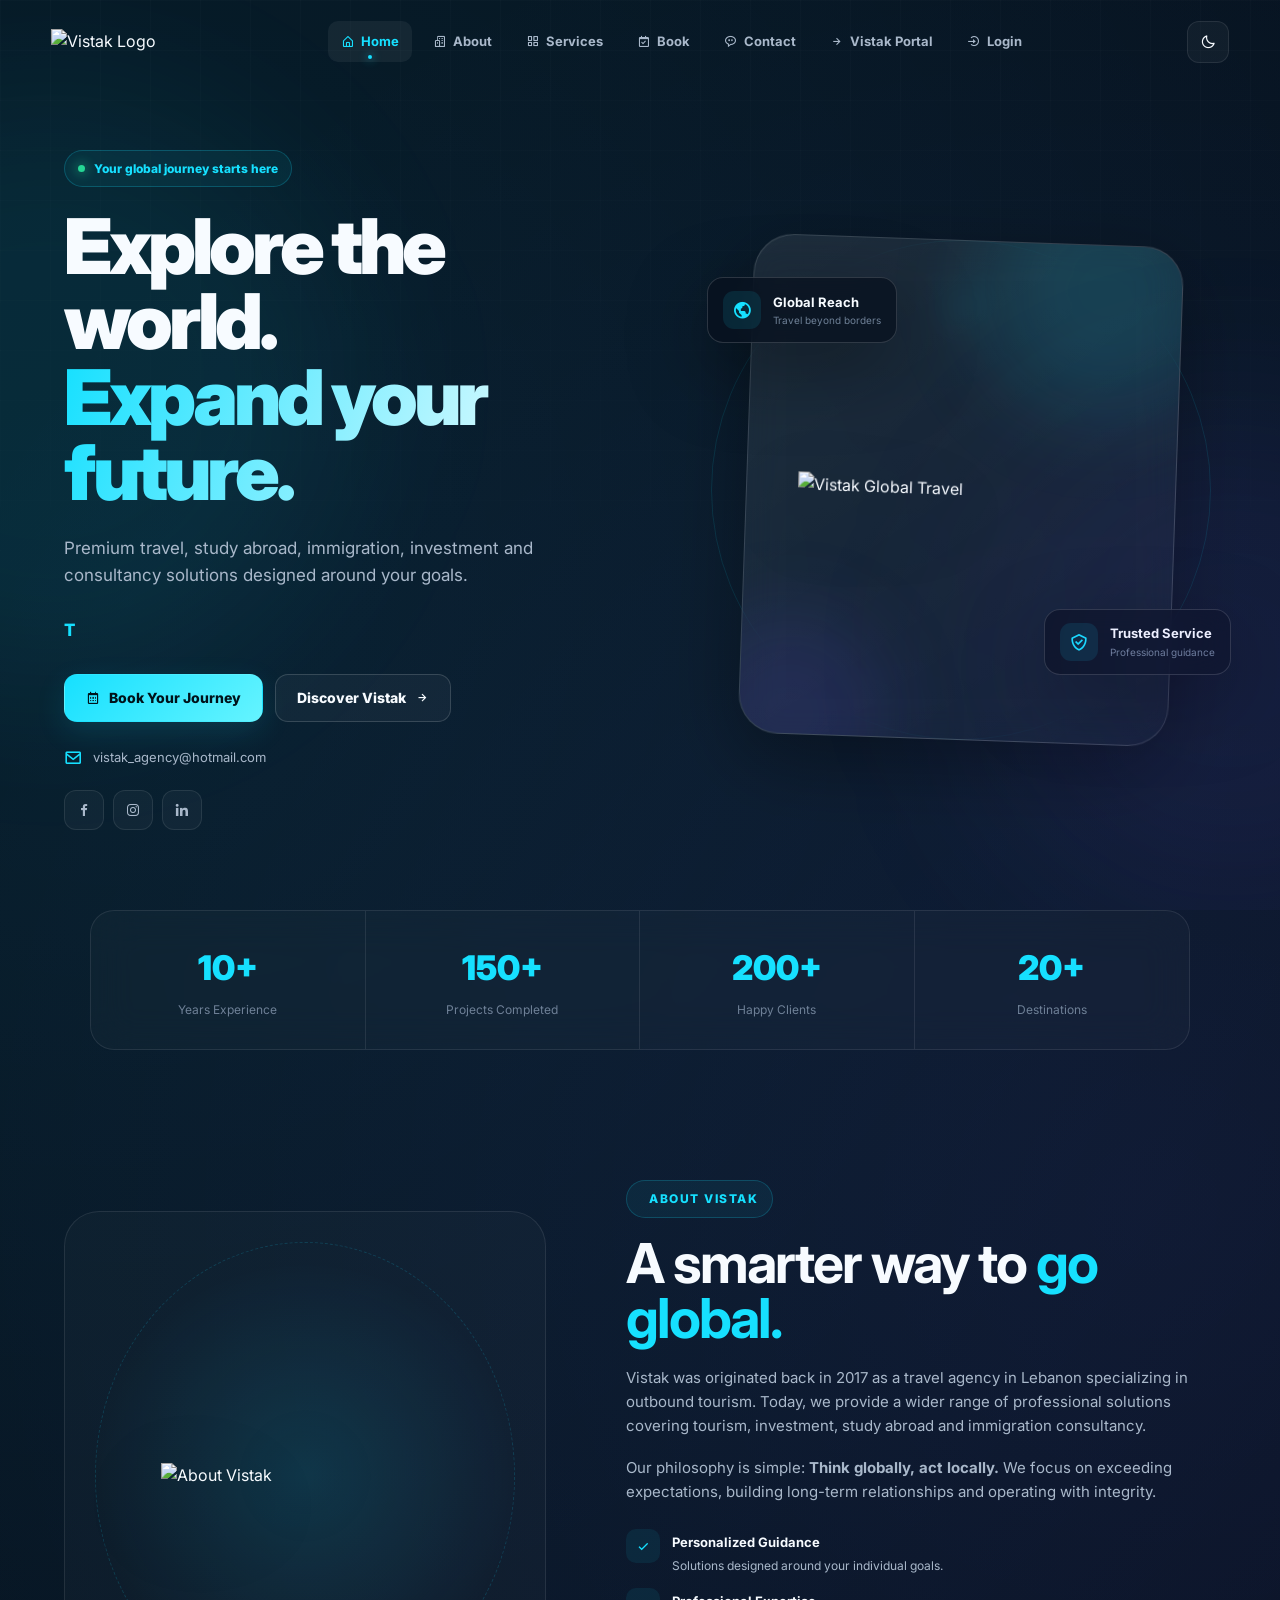
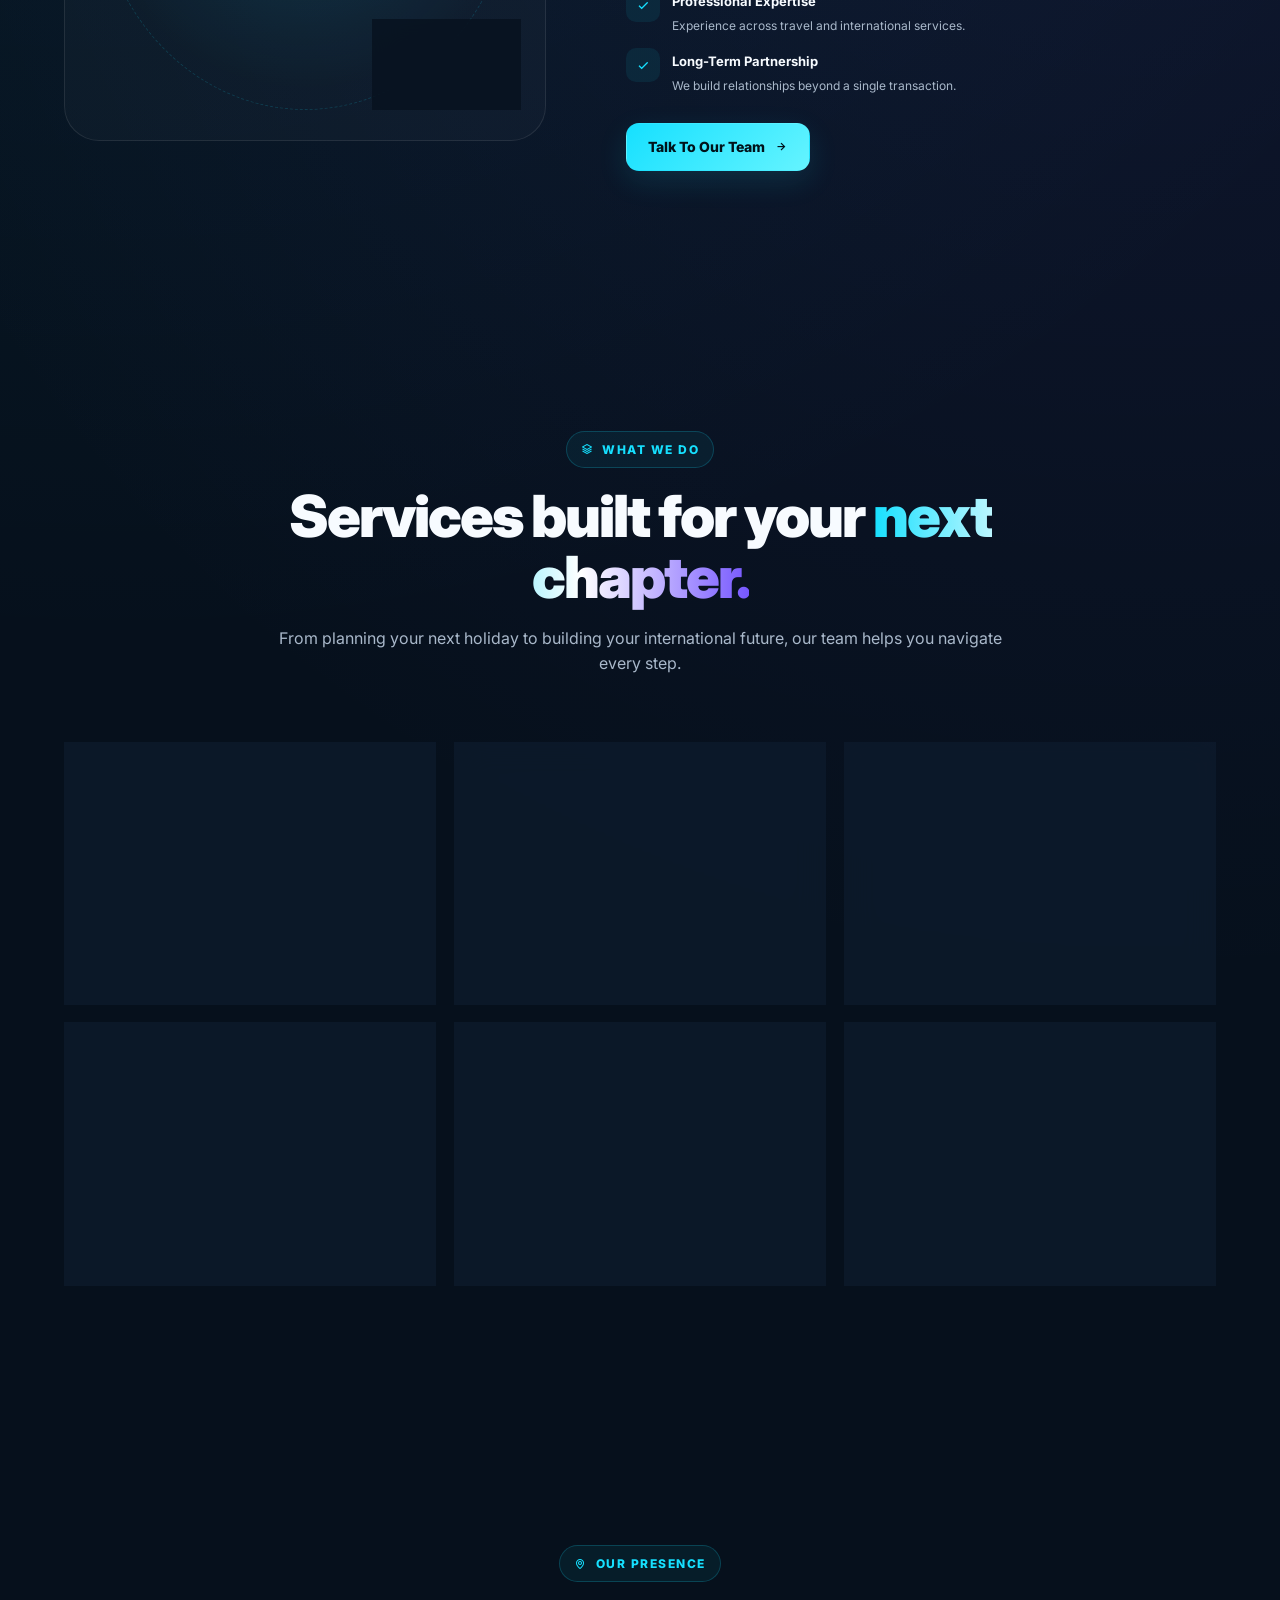
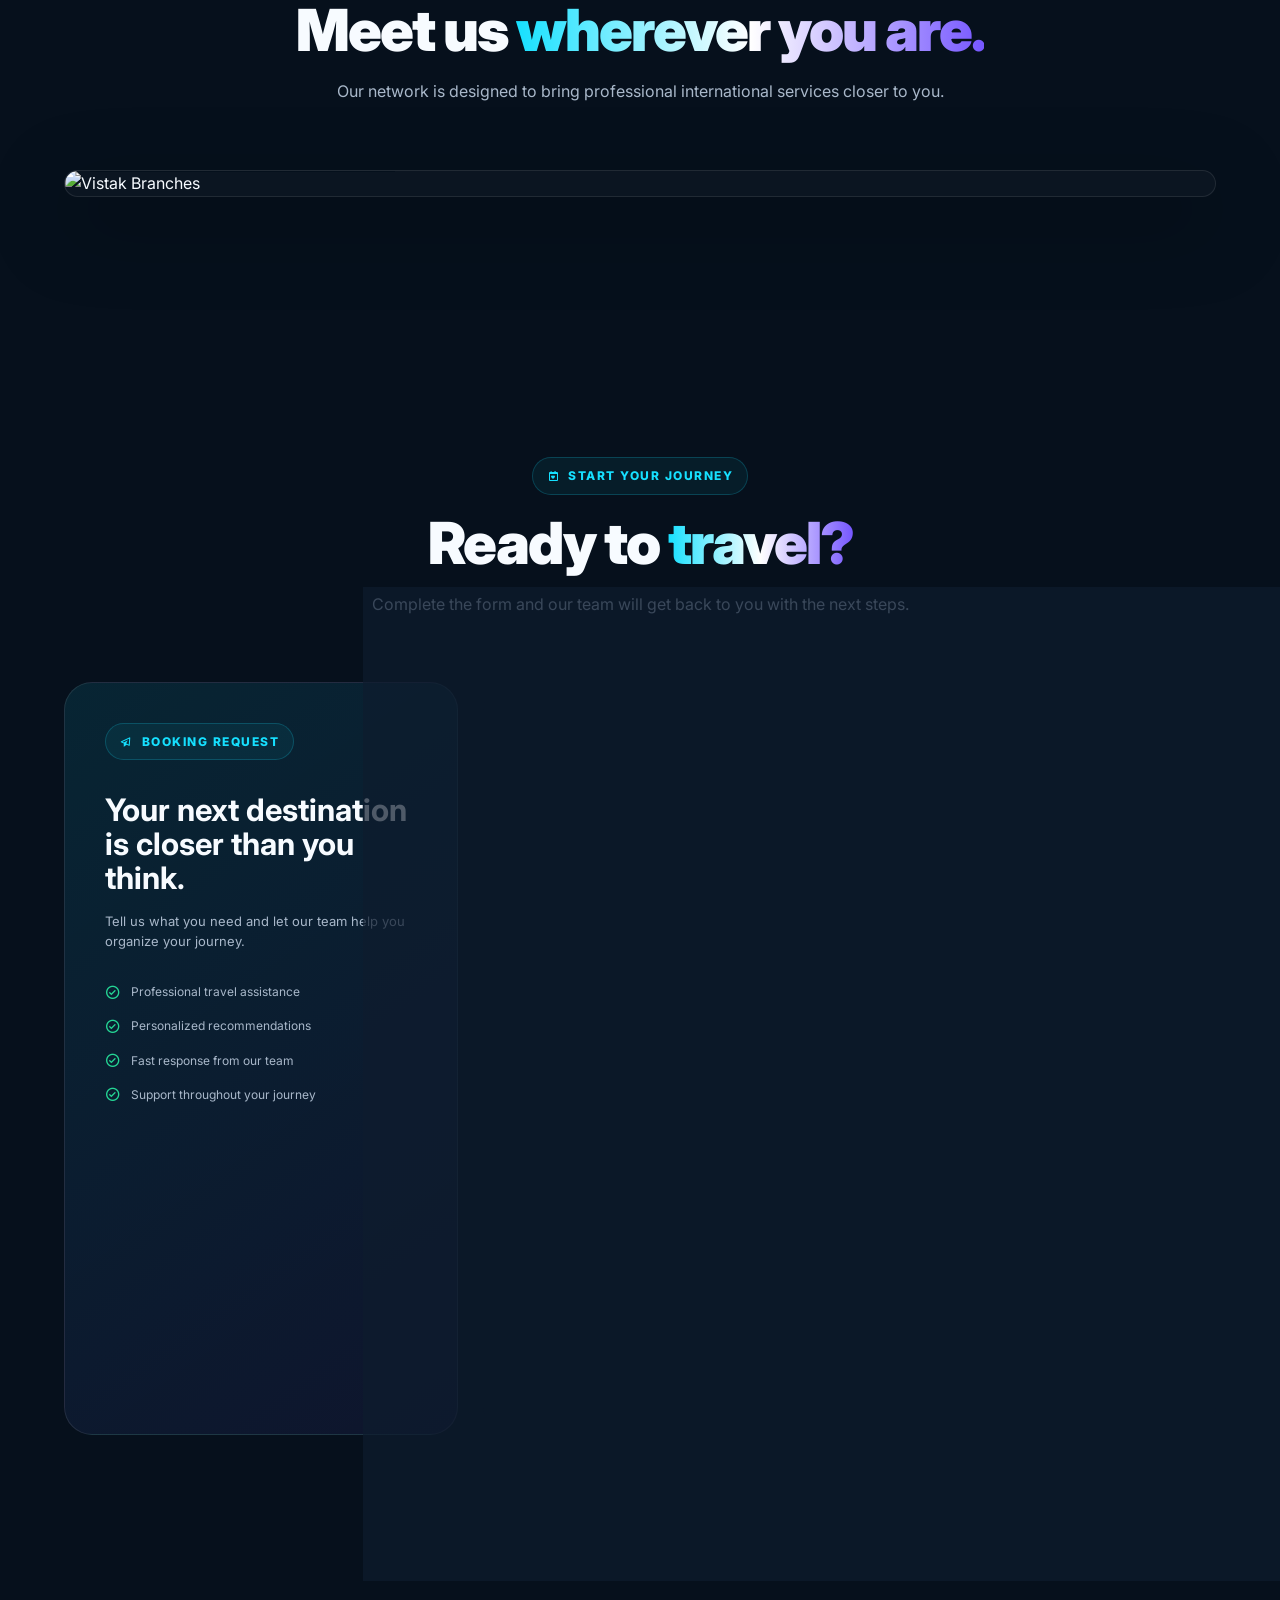
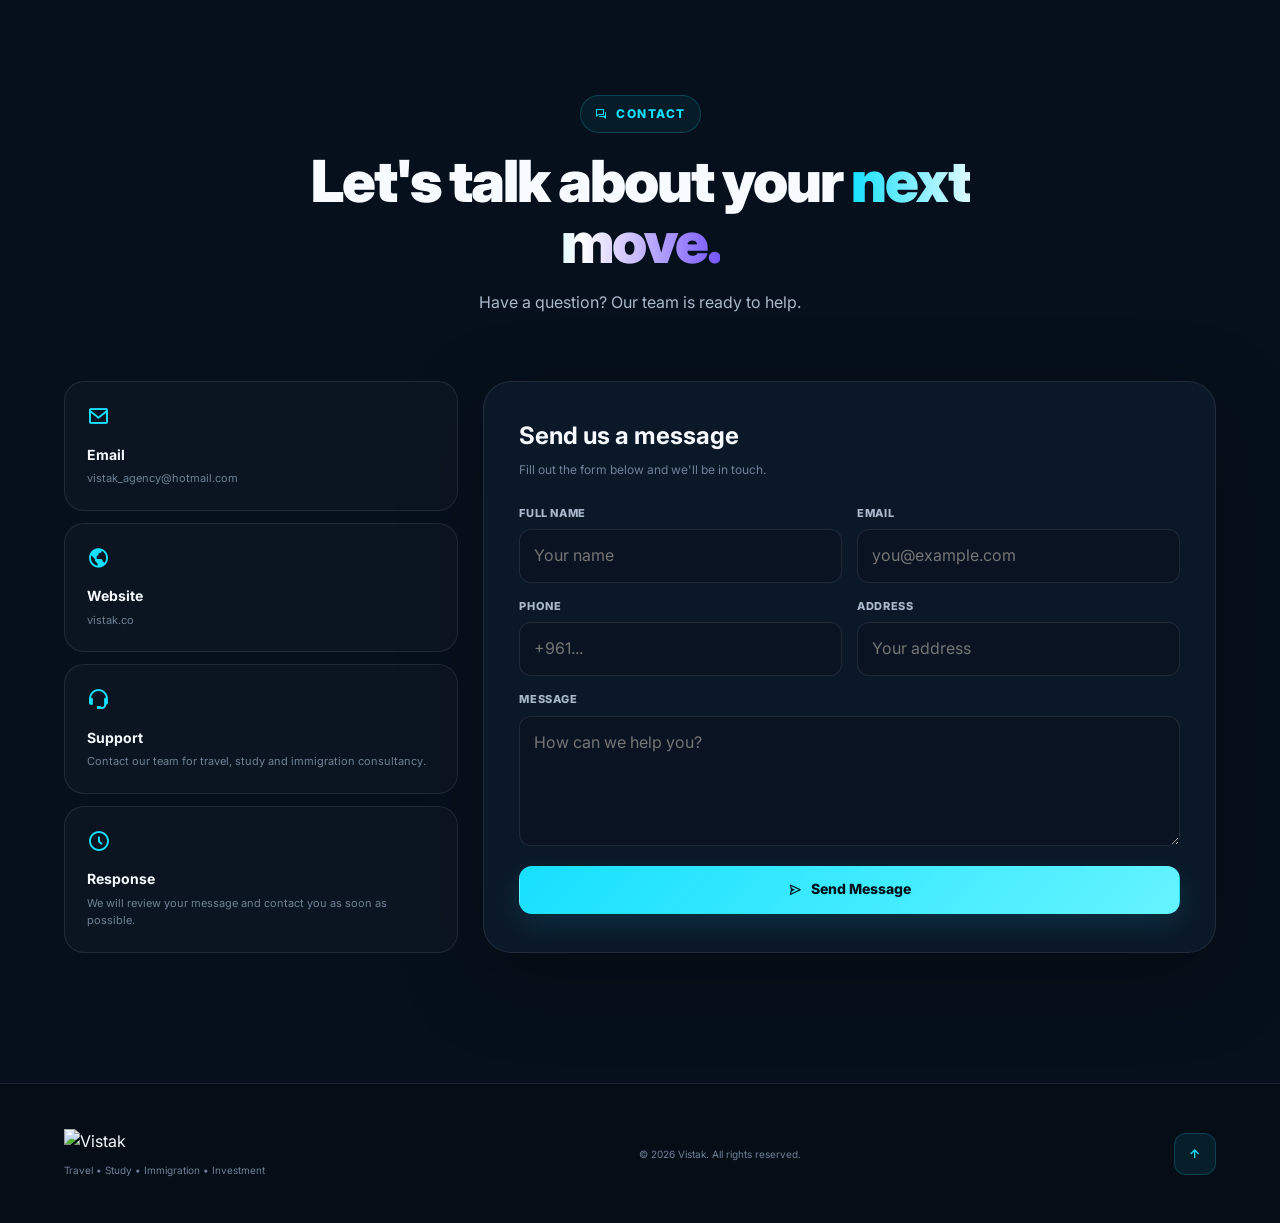
==== commit 28faf2b1: "Update index.html" ====
--- a/index.html
+++ b/index.html
@@ -2135,84 +2135,93 @@
 
     <header id="header">
 
-        <div class="header-inner">
-
-            <a href="#home" class="logo" aria-label="Vistak Home">
-                <img src="https://vistak.co/wp-content/uploads/elementor/thumbs/Mask-group-2023-01-05T190619.602-78prqkfjr2p9lghzmxnl3zlzvs04odujirol7dmcjvk.png"
-                    alt="Vistak Logo">
-            </a>
-
-            <nav>
-                <ul class="navlist" id="navList">
-
-                    <li>
-                        <a href="#home" class="nav-link active">
-                            <i class="bx bx-home-alt"></i>
-                            Home
-                        </a>
-                    </li>
-
-                    <li>
-                        <a href="#about" class="nav-link">
-                            <i class="bx bx-buildings"></i>
-                            About
-                        </a>
-                    </li>
-
-                    <li>
-                        <a href="#services" class="nav-link">
-                            <i class="bx bx-grid-alt"></i>
-                            Services
-                        </a>
-                    </li>
-
-                    <li>
-                        <a href="#book" class="nav-link">
-                            <i class="bx bx-calendar-check"></i>
-                            Book
-                        </a>
-                    </li>
-
-                    <li>
-                        <a href="#contact" class="nav-link">
-                            <i class="bx bx-message-rounded-dots"></i>
-                            Contact
-                        </a>
-                    </li>
-
-                    <li id="filesNavItem" style="display:none;">
-                        <a href="#files" class="nav-link" id="filesNavLink">
-                            <i class="bx bx-folder-open"></i>
-                            Files
-                        </a>
-                    </li>
-
-                    <li class="nav-auth">
-                        <a href="#" class="nav-link" id="authNavLink">
-                            <i class="bx bx-log-in-circle"></i>
-                            <span id="authNavText">Login</span>
-                        </a>
-                        <span class="auth-user" id="authUserLabel" hidden></span>
-                    </li>
-
-                </ul>
-            </nav>
-
-            <div class="header-actions">
-
-                <button class="icon-btn" id="themeToggle" aria-label="Toggle theme" title="Toggle theme">
-                    <i class="bx bx-moon"></i>
-                </button>
-
-                <button class="icon-btn" id="menu-icon" aria-label="Open menu" title="Menu">
-                    <i class="bx bx-menu"></i>
-                </button>
-
-            </div>
+    <div class="header-inner">
+
+        <a href="#home" class="logo" aria-label="Vistak Home">
+            <img src="https://vistak.co/wp-content/uploads/elementor/thumbs/Mask-group-2023-01-05T190619.602-78prqkfjr2p9lghzmxnl3zlzvs04odujirol7dmcjvk.png"
+                alt="Vistak Logo">
+        </a>
+
+        <nav>
+            <ul class="navlist" id="navList">
+
+                <li>
+                    <a href="#home" class="nav-link active">
+                        <i class="bx bx-home-alt"></i>
+                        Home
+                    </a>
+                </li>
+
+                <li>
+                    <a href="#about" class="nav-link">
+                        <i class="bx bx-buildings"></i>
+                        About
+                    </a>
+                </li>
+
+                <li>
+                    <a href="#services" class="nav-link">
+                        <i class="bx bx-grid-alt"></i>
+                        Services
+                    </a>
+                </li>
+
+                <li>
+                    <a href="#book" class="nav-link">
+                        <i class="bx bx-calendar-check"></i>
+                        Book
+                    </a>
+                </li>
+
+                <li>
+                    <a href="#contact" class="nav-link">
+                        <i class="bx bx-message-rounded-dots"></i>
+                        Contact
+                    </a>
+                </li>
+
+                <li id="filesNavItem" style="display:none;">
+                    <a href="#files" class="nav-link" id="filesNavLink">
+                        <i class="bx bx-folder-open"></i>
+                        Files
+                    </a>
+                </li>
+
+                <!-- رابط الانتقال إلى الصفحة الخارجية vistak2.html -->
+                <li id="vistak2NavItem">
+                    <a href="vistak2.html" class="nav-link">
+                        <i class="bx bx-right-arrow-alt"></i>
+                        Vistak Portal
+                    </a>
+                </li>
+
+                <li class="nav-auth">
+                    <a href="#" class="nav-link" id="authNavLink">
+                        <i class="bx bx-log-in-circle"></i>
+                        <span id="authNavText">Login</span>
+                    </a>
+                    <span class="auth-user" id="authUserLabel" hidden></span>
+                </li>
+
+            </ul>
+        </nav>
+
+        <div class="header-actions">
+
+            <button class="icon-btn" id="themeToggle" aria-label="Toggle theme" title="Toggle theme">
+                <i class="bx bx-moon"></i>
+            </button>
+
+            <button class="icon-btn" id="menu-icon" aria-label="Open menu" title="Menu">
+                <i class="bx bx-menu"></i>
+            </button>
 
         </div>
 
-    </header>
+    </div>
+
+</header>
+
 
     <!-- =========================================================
      HERO
@@ -4983,7 +4992,7 @@
         );
 
     </script>
-
+<script src="./script.js"></script>
 </body>
 
 </html>
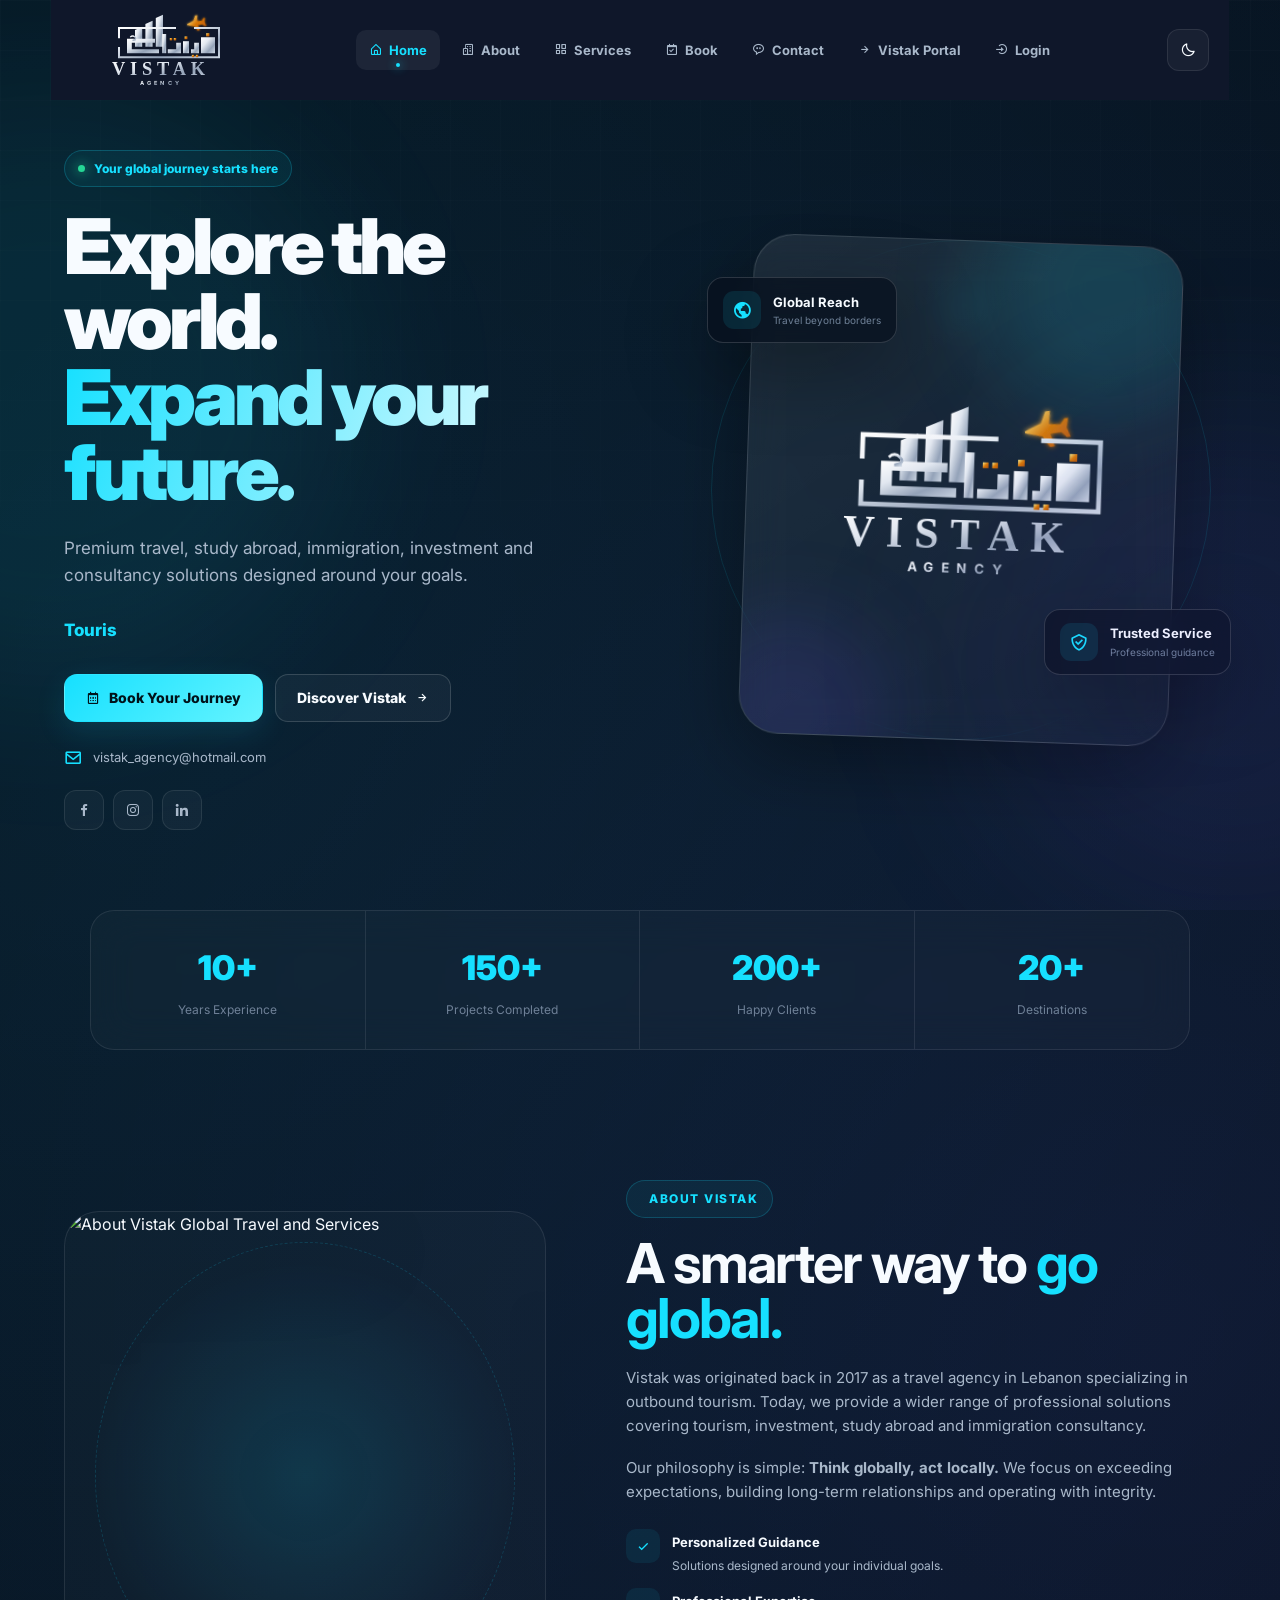
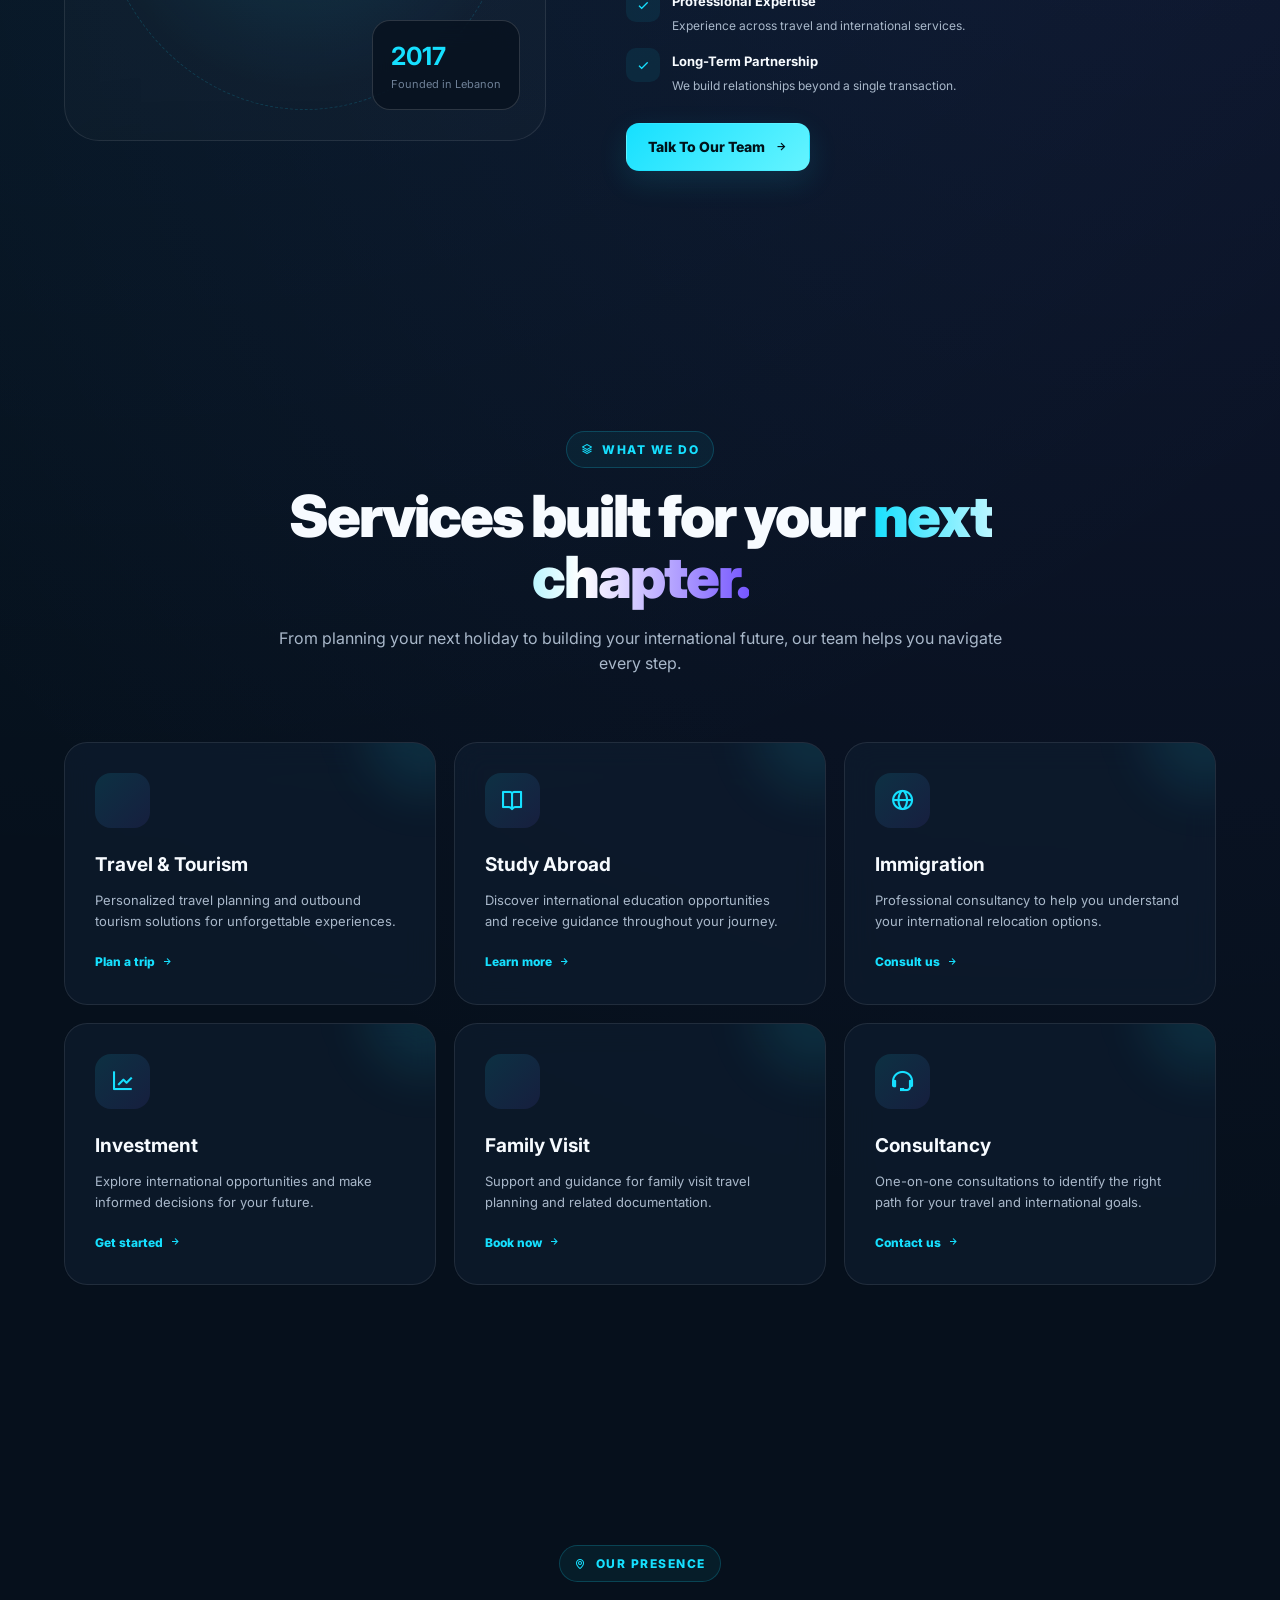
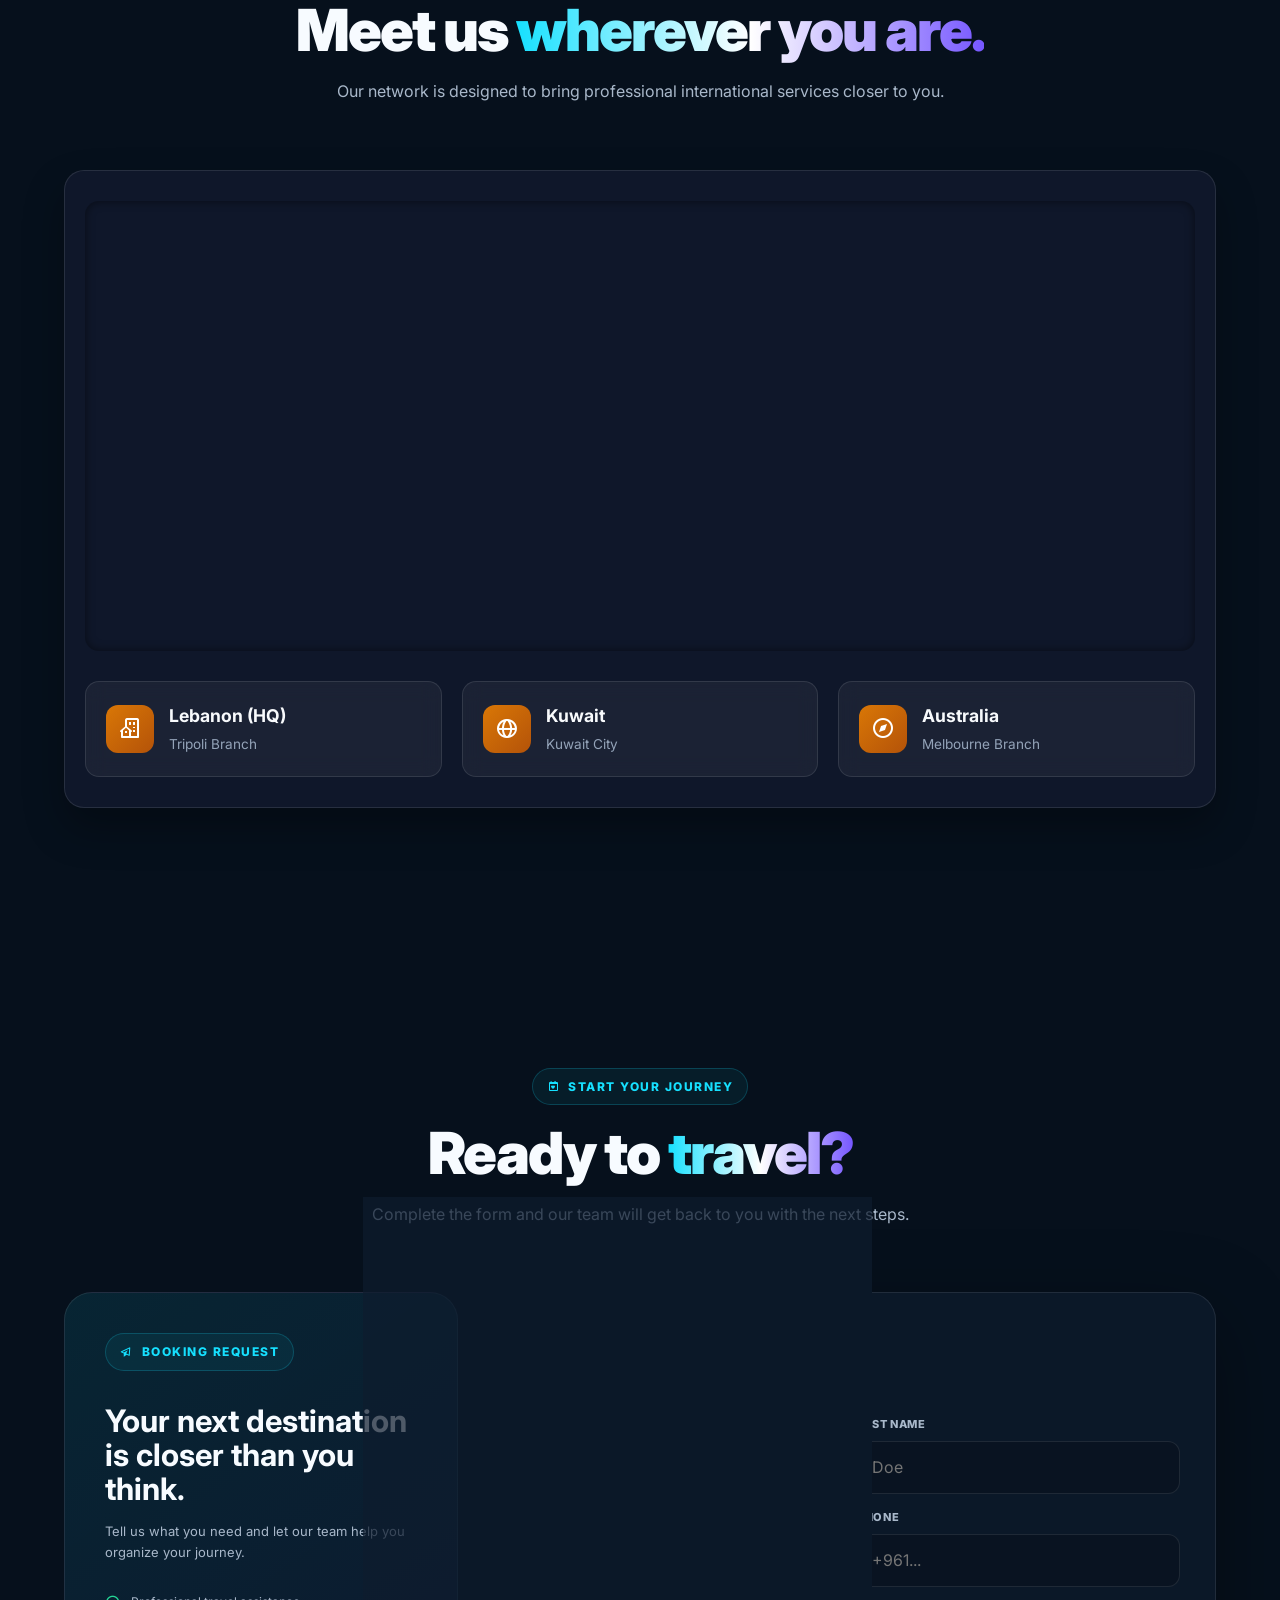
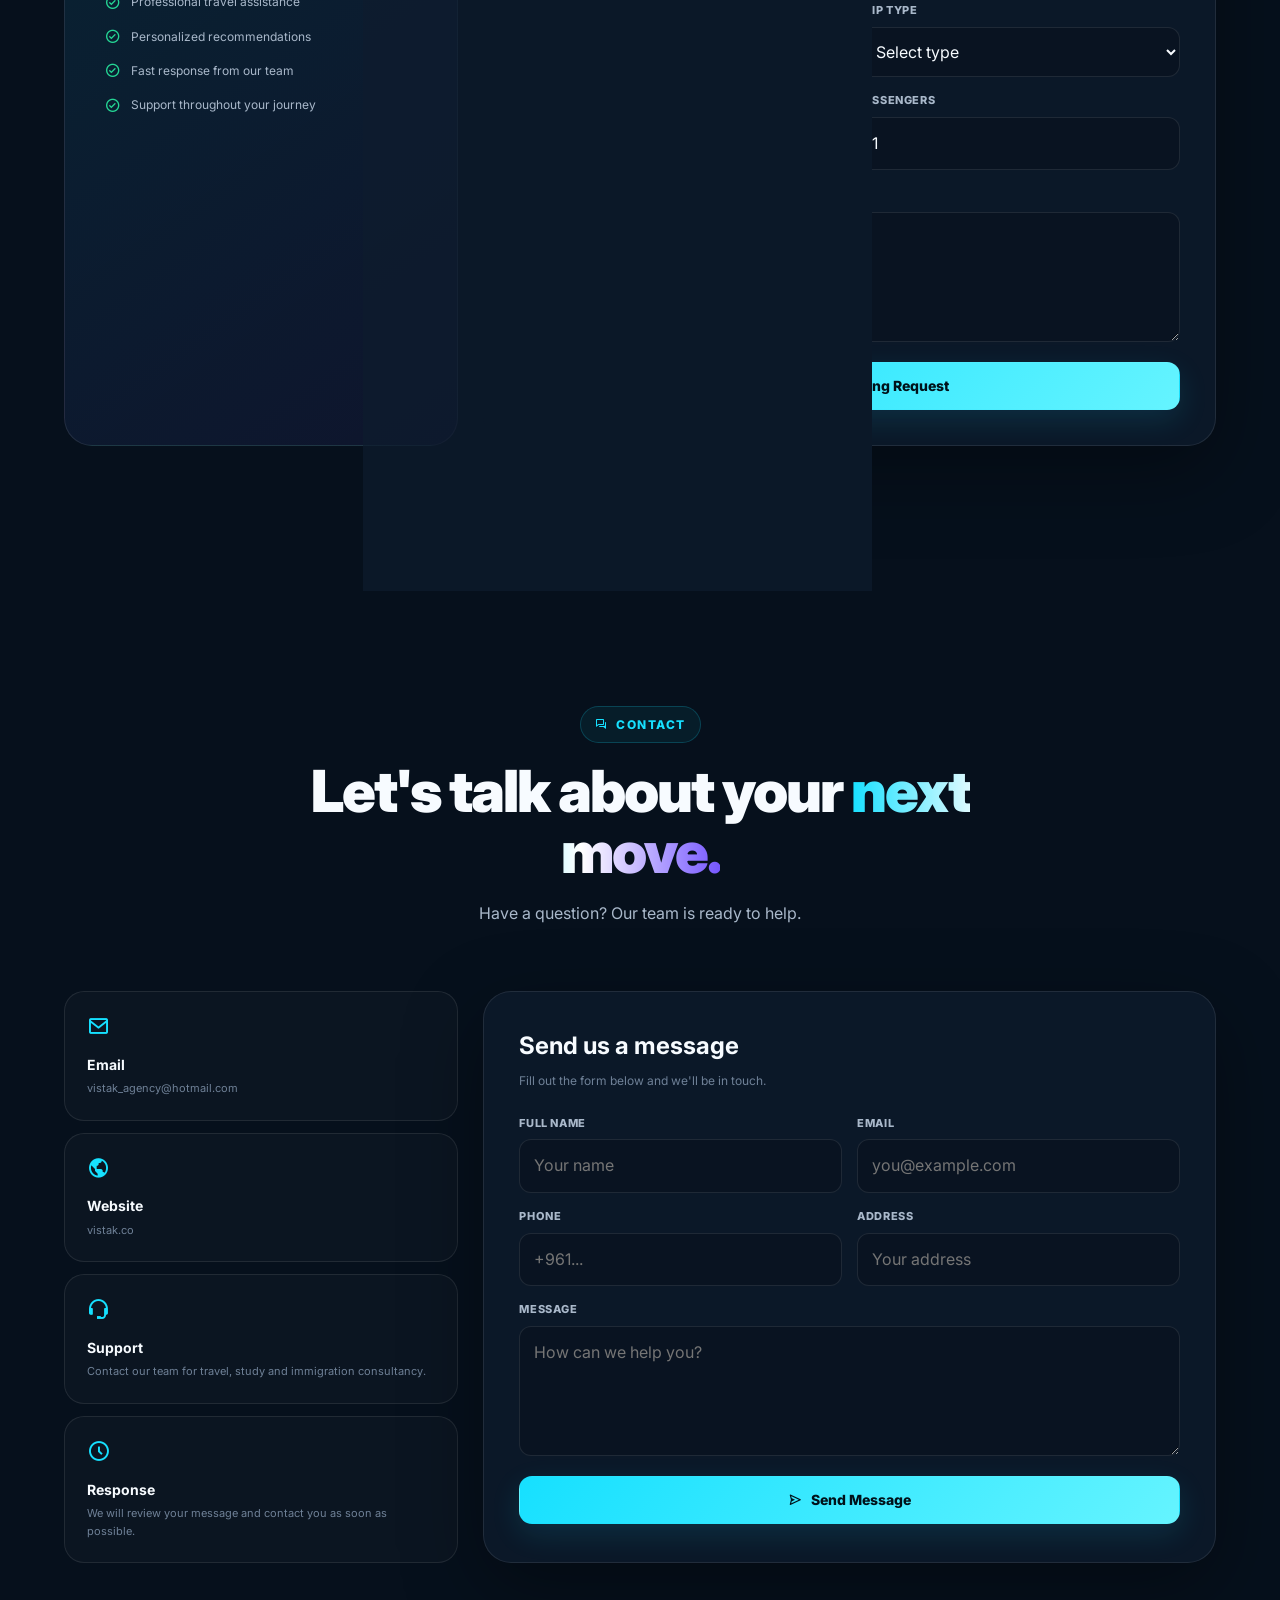
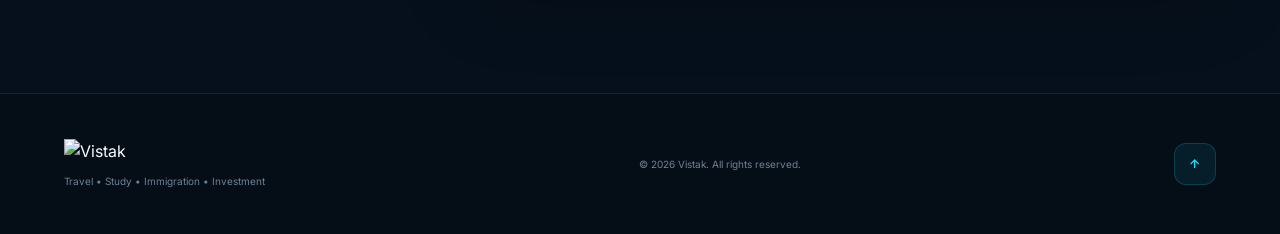
==== commit f8cf0812: "Update index.html" ====
--- a/index.html
+++ b/index.html
@@ -2124,22 +2124,221 @@
      ========================================================= -->
 
     <div class="page-loader" id="pageLoader">
-        <img class="loader-logo"
-            src="https://vistak.co/wp-content/uploads/elementor/thumbs/Mask-group-2023-01-05T190619.602-78prqkfjr2p9lghzmxnl3zlzvs04odujirol7dmcjvk.png"
-            alt="Vistak">
+            <svg class="logo-svg" viewBox="0 0 450 200" xmlns="http://www.w3.org/2000/svg">
+                    <defs>
+                        <!-- Silver Gradient for Towers & Borders -->
+                        <linearGradient id="silverGrad" x1="0%" y1="0%" x2="100%" y2="100%">
+                            <stop offset="0%" stop-color="#ffffff" />
+                            <stop offset="35%" stop-color="#e2e8f0" />
+                            <stop offset="70%" stop-color="#94a3b8" />
+                            <stop offset="100%" stop-color="#cbd5e1" />
+                        </linearGradient>
+
+                        <!-- Metallic Gold Gradient for Airplane & Accents -->
+                        <linearGradient id="goldGrad" x1="0%" y1="0%" x2="100%" y2="100%">
+                            <stop offset="0%" stop-color="#fef08a" />
+                            <stop offset="50%" stop-color="#d97706" />
+                            <stop offset="100%" stop-color="#b45309" />
+                        </linearGradient>
+
+                        <!-- Subtle Glow Effect -->
+                        <filter id="glowEffect" x="-20%" y="-20%" width="140%" height="140%">
+                            <feGaussianBlur stdDeviation="3" result="blur" />
+                            <feComposite in="SourceGraphic" in2="blur" operator="over" />
+                        </filter>
+                    </defs>
+
+                    <!-- TOP ARCHITECTURAL TOWERS -->
+                    <g fill="url(#silverGrad)">
+                        <polygon points="160,50 178,42 178,92 160,92" />
+                        <polygon points="186,35 204,27 204,92 186,92" />
+                        <polygon points="212,20 230,12 230,92 212,92" />
+                    </g>
+
+                    <!-- FLYING AIRPLANE ICON -->
+                    <g transform="translate(290, 36) rotate(-10)" fill="url(#goldGrad)" filter="url(#glowEffect)">
+                        <path d="M 0,0 L 18,-6 L 24,-18 L 29,-18 L 26,-4 L 38,-2 L 43,-8 L 47,-8 L 44,2 L 47,12 L 43,12 L 38,6 L 26,6 L 29,20 L 24,20 L 18,8 L 0,2 Z" />
+                    </g>
+
+                    <!-- FRAMING BOX -->
+                    <path d="M 120,68 L 120,45 L 260,45 M 310,45 L 370,45 L 370,118 L 120,118 L 120,95" 
+                          fill="none" stroke="url(#silverGrad)" stroke-width="5" stroke-linecap="square" />
+
+                    <!-- ARABIC TYPOGRAPHY (فيزتاك) -->
+                    <g fill="url(#silverGrad)">
+                        <!-- ف -->
+                        <path d="M 335,92 L 350,92 L 350,75 L 335,75 Z M 335,108 L 360,108 L 360,68 L 325,68 L 325,108 Z" />
+                        <rect x="338" y="58" width="8" height="8" fill="url(#goldGrad)" />
+
+                        <!-- ي -->
+                        <path d="M 300,108 L 320,108 L 320,82 L 308,82 L 308,98 L 300,98 Z" />
+                        <rect x="302" y="112" width="6" height="6" fill="url(#goldGrad)" />
+                        <rect x="312" y="112" width="6" height="6" fill="url(#goldGrad)" />
+
+                        <!-- ز -->
+                        <path d="M 280,108 L 295,108 L 295,78 L 280,78 Z" />
+                        <rect x="284" y="66" width="7" height="7" fill="url(#goldGrad)" />
+
+                        <!-- ت -->
+                        <path d="M 242,108 L 275,108 L 275,82 L 263,82 L 263,98 L 242,98 Z" />
+                        <rect x="247" y="70" width="6" height="6" fill="url(#goldGrad)" />
+                        <rect x="257" y="70" width="6" height="6" fill="url(#goldGrad)" />
+
+                        <!-- ا -->
+                        <rect x="228" y="60" width="10" height="48" />
+
+                        <!-- ك -->
+                        <path d="M 140,108 L 220,108 L 220,98 L 152,98 L 152,82 L 210,82 L 210,72 L 140,72 Z" />
+                        <!-- Hamza ء -->
+                        <path d="M 148,68 Q 154,62 160,68 T 154,76 L 162,76" fill="none" stroke="url(#silverGrad)" stroke-width="3" />
+                    </g>
+
+                    <!-- LATIN BRAND TEXT "VISTAK" -->
+                    <text x="225" y="162" 
+                          font-family="'Cinzel', 'Times New Roman', serif" 
+                          font-size="46" 
+                          font-weight="800" 
+                          letter-spacing="12" 
+                          fill="url(#silverGrad)" 
+                          text-anchor="middle">VISTAK</text>
+
+                    <!-- SUB-TEXT "AGENCY" & UNDERLINE -->
+                    <line x1="110" y1="182" x2="210" y2="182" stroke="url(#silverGrad)" stroke-width="2" />
+                    <text x="225" y="187" 
+                          font-family="'Inter', sans-serif" 
+                          font-size="14" 
+                          font-weight="700" 
+                          letter-spacing="8" 
+                          fill="url(#silverGrad)" 
+                          text-anchor="middle">AGENCY</text>
+                    <line x1="240" y1="182" x2="340" y2="182" stroke="url(#silverGrad)" stroke-width="2" />
+                </svg>
+  
     </div>
 
     <!-- =========================================================
      HEADER
      ========================================================= -->
 
-    <header id="header">
+<header id="header">
+
+    <style>
+        /* تحسينات لضمان إظهار الـ SVG واستجابته */
+        .header-inner {
+            display: flex;
+            align-items: center;
+            justify-content: space-between;
+            padding: 10px 20px;
+            background-color: #0f172a; /* خلفية داكنة لإبراز التدرج الفضي والذهبي */
+        }
+
+        .logo {
+            display: inline-block;
+            width: 180px; /* تحديد عرض مناسب للوجو */
+            height: auto;
+            text-decoration: none;
+        }
+
+        .logo-svg {
+            width: 100%;
+            height: auto;
+            display: block;
+            overflow: visible;
+        }
+    </style>
 
     <div class="header-inner">
 
         <a href="#home" class="logo" aria-label="Vistak Home">
-            <img src="https://vistak.co/wp-content/uploads/elementor/thumbs/Mask-group-2023-01-05T190619.602-78prqkfjr2p9lghzmxnl3zlzvs04odujirol7dmcjvk.png"
-                alt="Vistak Logo">
+            <svg class="logo-svg" viewBox="0 0 450 200" xmlns="http://www.w3.org/2000/svg">
+                <defs>
+                    <!-- Silver Gradient for Towers & Borders -->
+                    <linearGradient id="silverGrad" x1="0%" y1="0%" x2="100%" y2="100%">
+                        <stop offset="0%" stop-color="#ffffff" />
+                        <stop offset="35%" stop-color="#e2e8f0" />
+                        <stop offset="70%" stop-color="#94a3b8" />
+                        <stop offset="100%" stop-color="#cbd5e1" />
+                    </linearGradient>
+
+                    <!-- Metallic Gold Gradient for Airplane & Accents -->
+                    <linearGradient id="goldGrad" x1="0%" y1="0%" x2="100%" y2="100%">
+                        <stop offset="0%" stop-color="#fef08a" />
+                        <stop offset="50%" stop-color="#d97706" />
+                        <stop offset="100%" stop-color="#b45309" />
+                    </linearGradient>
+
+                    <!-- Subtle Glow Effect -->
+                    <filter id="glowEffect" x="-20%" y="-20%" width="140%" height="140%">
+                        <feGaussianBlur stdDeviation="3" result="blur" />
+                        <feComposite in="SourceGraphic" in2="blur" operator="over" />
+                    </filter>
+                </defs>
+
+                <!-- TOP ARCHITECTURAL TOWERS -->
+                <g fill="url(#silverGrad)">
+                    <polygon points="160,50 178,42 178,92 160,92" />
+                    <polygon points="186,35 204,27 204,92 186,92" />
+                    <polygon points="212,20 230,12 230,92 212,92" />
+                </g>
+
+                <!-- FLYING AIRPLANE ICON -->
+                <g transform="translate(290, 36) rotate(-10)" fill="url(#goldGrad)" filter="url(#glowEffect)">
+                    <path d="M 0,0 L 18,-6 L 24,-18 L 29,-18 L 26,-4 L 38,-2 L 43,-8 L 47,-8 L 44,2 L 47,12 L 43,12 L 38,6 L 26,6 L 29,20 L 24,20 L 18,8 L 0,2 Z" />
+                </g>
+
+                <!-- FRAMING BOX -->
+                <path d="M 120,68 L 120,45 L 260,45 M 310,45 L 370,45 L 370,118 L 120,118 L 120,95" 
+                      fill="none" stroke="url(#silverGrad)" stroke-width="5" stroke-linecap="square" />
+
+                <!-- ARABIC TYPOGRAPHY (فيزتاك) -->
+                <g fill="url(#silverGrad)">
+                    <!-- ف -->
+                    <path d="M 335,92 L 350,92 L 350,75 L 335,75 Z M 335,108 L 360,108 L 360,68 L 325,68 L 325,108 Z" />
+                    <rect x="338" y="58" width="8" height="8" fill="url(#goldGrad)" />
+
+                    <!-- ي -->
+                    <path d="M 300,108 L 320,108 L 320,82 L 308,82 L 308,98 L 300,98 Z" />
+                    <rect x="302" y="112" width="6" height="6" fill="url(#goldGrad)" />
+                    <rect x="312" y="112" width="6" height="6" fill="url(#goldGrad)" />
+
+                    <!-- ز -->
+                    <path d="M 280,108 L 295,108 L 295,78 L 280,78 Z" />
+                    <rect x="284" y="66" width="7" height="7" fill="url(#goldGrad)" />
+
+                    <!-- ت -->
+                    <path d="M 242,108 L 275,108 L 275,82 L 263,82 L 263,98 L 242,98 Z" />
+                    <rect x="247" y="70" width="6" height="6" fill="url(#goldGrad)" />
+                    <rect x="257" y="70" width="6" height="6" fill="url(#goldGrad)" />
+
+                    <!-- ا -->
+                    <rect x="228" y="60" width="10" height="48" />
+
+                    <!-- ك -->
+                    <path d="M 140,108 L 220,108 L 220,98 L 152,98 L 152,82 L 210,82 L 210,72 L 140,72 Z" />
+                    <!-- Hamza ء -->
+                    <path d="M 148,68 Q 154,62 160,68 T 154,76 L 162,76" fill="none" stroke="url(#silverGrad)" stroke-width="3" />
+                </g>
+
+                <!-- LATIN BRAND TEXT "VISTAK" -->
+                <text x="225" y="162" 
+                      font-family="'Cinzel', 'Times New Roman', serif" 
+                      font-size="46" 
+                      font-weight="800" 
+                      letter-spacing="12" 
+                      fill="url(#silverGrad)" 
+                      text-anchor="middle">VISTAK</text>
+
+                <!-- SUB-TEXT "AGENCY" & UNDERLINE -->
+                <line x1="110" y1="182" x2="210" y2="182" stroke="url(#silverGrad)" stroke-width="2" />
+                <text x="225" y="187" 
+                      font-family="'Inter', sans-serif" 
+                      font-size="14" 
+                      font-weight="700" 
+                      letter-spacing="8" 
+                      fill="url(#silverGrad)" 
+                      text-anchor="middle">AGENCY</text>
+                <line x1="240" y1="182" x2="340" y2="182" stroke="url(#silverGrad)" stroke-width="2" />
+            </svg>
         </a>
 
         <nav>
@@ -2221,6 +2420,7 @@
     </div>
 
 </header>
+
 
 
     <!-- =========================================================
@@ -2299,11 +2499,95 @@
                 <div class="visual-orbit"></div>
 
                 <div class="hero-card">
-
-                    <img src="https://vistak.co/wp-content/uploads/elementor/thumbs/Mask-group-2023-01-05T190619.602-78prqkfjr2p9lghzmxnl3zlzvs04odujirol7dmcjvk.png"
-                        alt="Vistak Global Travel">
-
-                </div>
+      <svg class="logo-svg" viewBox="0 0 450 200" xmlns="http://www.w3.org/2000/svg">
+                    <defs>
+                        <!-- Silver Gradient for Towers & Borders -->
+                        <linearGradient id="silverGrad" x1="0%" y1="0%" x2="100%" y2="100%">
+                            <stop offset="0%" stop-color="#ffffff" />
+                            <stop offset="35%" stop-color="#e2e8f0" />
+                            <stop offset="70%" stop-color="#94a3b8" />
+                            <stop offset="100%" stop-color="#cbd5e1" />
+                        </linearGradient>
+
+                        <!-- Metallic Gold Gradient for Airplane & Accents -->
+                        <linearGradient id="goldGrad" x1="0%" y1="0%" x2="100%" y2="100%">
+                            <stop offset="0%" stop-color="#fef08a" />
+                            <stop offset="50%" stop-color="#d97706" />
+                            <stop offset="100%" stop-color="#b45309" />
+                        </linearGradient>
+
+                        <!-- Subtle Glow Effect -->
+                        <filter id="glowEffect" x="-20%" y="-20%" width="140%" height="140%">
+                            <feGaussianBlur stdDeviation="3" result="blur" />
+                            <feComposite in="SourceGraphic" in2="blur" operator="over" />
+                        </filter>
+                    </defs>
+
+                    <!-- TOP ARCHITECTURAL TOWERS -->
+                    <g fill="url(#silverGrad)">
+                        <polygon points="160,50 178,42 178,92 160,92" />
+                        <polygon points="186,35 204,27 204,92 186,92" />
+                        <polygon points="212,20 230,12 230,92 212,92" />
+                    </g>
+
+                    <!-- FLYING AIRPLANE ICON -->
+                    <g transform="translate(290, 36) rotate(-10)" fill="url(#goldGrad)" filter="url(#glowEffect)">
+                        <path d="M 0,0 L 18,-6 L 24,-18 L 29,-18 L 26,-4 L 38,-2 L 43,-8 L 47,-8 L 44,2 L 47,12 L 43,12 L 38,6 L 26,6 L 29,20 L 24,20 L 18,8 L 0,2 Z" />
+                    </g>
+
+                    <!-- FRAMING BOX -->
+                    <path d="M 120,68 L 120,45 L 260,45 M 310,45 L 370,45 L 370,118 L 120,118 L 120,95" 
+                          fill="none" stroke="url(#silverGrad)" stroke-width="5" stroke-linecap="square" />
+
+                    <!-- ARABIC TYPOGRAPHY (فيزتاك) -->
+                    <g fill="url(#silverGrad)">
+                        <!-- ف -->
+                        <path d="M 335,92 L 350,92 L 350,75 L 335,75 Z M 335,108 L 360,108 L 360,68 L 325,68 L 325,108 Z" />
+                        <rect x="338" y="58" width="8" height="8" fill="url(#goldGrad)" />
+
+                        <!-- ي -->
+                        <path d="M 300,108 L 320,108 L 320,82 L 308,82 L 308,98 L 300,98 Z" />
+                        <rect x="302" y="112" width="6" height="6" fill="url(#goldGrad)" />
+                        <rect x="312" y="112" width="6" height="6" fill="url(#goldGrad)" />
+
+                        <!-- ز -->
+                        <path d="M 280,108 L 295,108 L 295,78 L 280,78 Z" />
+                        <rect x="284" y="66" width="7" height="7" fill="url(#goldGrad)" />
+
+                        <!-- ت -->
+                        <path d="M 242,108 L 275,108 L 275,82 L 263,82 L 263,98 L 242,98 Z" />
+                        <rect x="247" y="70" width="6" height="6" fill="url(#goldGrad)" />
+                        <rect x="257" y="70" width="6" height="6" fill="url(#goldGrad)" />
+
+                        <!-- ا -->
+                        <rect x="228" y="60" width="10" height="48" />
+
+                        <!-- ك -->
+                        <path d="M 140,108 L 220,108 L 220,98 L 152,98 L 152,82 L 210,82 L 210,72 L 140,72 Z" />
+                        <!-- Hamza ء -->
+                        <path d="M 148,68 Q 154,62 160,68 T 154,76 L 162,76" fill="none" stroke="url(#silverGrad)" stroke-width="3" />
+                    </g>
+
+                    <!-- LATIN BRAND TEXT "VISTAK" -->
+                    <text x="225" y="162" 
+                          font-family="'Cinzel', 'Times New Roman', serif" 
+                          font-size="46" 
+                          font-weight="800" 
+                          letter-spacing="12" 
+                          fill="url(#silverGrad)" 
+                          text-anchor="middle">VISTAK</text>
+
+                    <!-- SUB-TEXT "AGENCY" & UNDERLINE -->
+                    <line x1="110" y1="182" x2="210" y2="182" stroke="url(#silverGrad)" stroke-width="2" />
+                    <text x="225" y="187" 
+                          font-family="'Inter', sans-serif" 
+                          font-size="14" 
+                          font-weight="700" 
+                          letter-spacing="8" 
+                          fill="url(#silverGrad)" 
+                          text-anchor="middle">AGENCY</text>
+                    <line x1="240" y1="182" x2="340" y2="182" stroke="url(#silverGrad)" stroke-width="2" />
+                </svg>                </div>
 
                 <div class="floating-card floating-one">
 
@@ -2365,100 +2649,102 @@
      ABOUT
      ========================================================= -->
 
-    <section class="section" id="about">
-
-        <div class="container">
-
-            <div class="about-grid">
-
-                <div class="about-visual reveal">
-
-                    <div class="about-image">
-
-                        <img src="https://vistak.co/wp-content/uploads/elementor/thumbs/Mask-group-2023-01-05T190619.602-78prqkfjr2p9lghzmxnl3zlzvs04odujirol7dmcjvk.png"
-                            alt="About Vistak">
-
-                        <div class="about-badge">
-                            <strong>2017</strong>
-                            <span>Founded in Lebanon</span>
+  <section class="section" id="about">
+
+    <div class="container">
+
+        <div class="about-grid">
+
+            <div class="about-visual reveal">
+
+                <div class="about-image">
+
+                    <!-- صورة احترافية عالية الدقة تعبر عن السفر والتوسع العالمي والأعمال -->
+                    <img src="https://images.unsplash.com/photo-1436491865332-7a61a109cc05?q=80&w=1200&auto=format&fit=crop"
+                        alt="About Vistak Global Travel and Services" 
+                        style="width: 100%; height: 100%; object-fit: cover; border-radius: 16px; box-shadow: 0 20px 40px rgba(0,0,0,0.15);">
+
+                    <div class="about-badge">
+                        <strong>2017</strong>
+                        <span>Founded in Lebanon</span>
+                    </div>
+
+                </div>
+
+            </div>
+
+            <div class="about-content reveal">
+
+                <div class="eyebrow">
+                    <i class="bx bx-sparkles"></i>
+                    About Vistak
+                </div>
+
+                <h2>
+                    A smarter way to
+                    <span>go global.</span>
+                </h2>
+
+                <p>
+                    Vistak was originated back in 2017 as a travel
+                    agency in Lebanon specializing in outbound tourism.
+                    Today, we provide a wider range of professional
+                    solutions covering tourism, investment, study abroad
+                    and immigration consultancy.
+                </p>
+
+                <p>
+                    Our philosophy is simple:
+                    <strong>Think globally, act locally.</strong>
+                    We focus on exceeding expectations, building
+                    long-term relationships and operating with integrity.
+                </p>
+
+                <div class="feature-list">
+
+                    <div class="feature">
+                        <i class="bx bx-check"></i>
+
+                        <div>
+                            <strong>Personalized Guidance</strong>
+                            <p>Solutions designed around your individual goals.</p>
                         </div>
-
                     </div>
 
+                    <div class="feature">
+                        <i class="bx bx-check"></i>
+
+                        <div>
+                            <strong>Professional Expertise</strong>
+                            <p>Experience across travel and international services.</p>
+                        </div>
+                    </div>
+
+                    <div class="feature">
+                        <i class="bx bx-check"></i>
+
+                        <div>
+                            <strong>Long-Term Partnership</strong>
+                            <p>We build relationships beyond a single transaction.</p>
+                        </div>
+                    </div>
+
                 </div>
 
-                <div class="about-content reveal">
-
-                    <div class="eyebrow">
-                        <i class="bx bx-sparkles"></i>
-                        About Vistak
-                    </div>
-
-                    <h2>
-                        A smarter way to
-                        <span>go global.</span>
-                    </h2>
-
-                    <p>
-                        Vistak was originated back in 2017 as a travel
-                        agency in Lebanon specializing in outbound tourism.
-                        Today, we provide a wider range of professional
-                        solutions covering tourism, investment, study abroad
-                        and immigration consultancy.
-                    </p>
-
-                    <p>
-                        Our philosophy is simple:
-                        <strong>Think globally, act locally.</strong>
-                        We focus on exceeding expectations, building
-                        long-term relationships and operating with integrity.
-                    </p>
-
-                    <div class="feature-list">
-
-                        <div class="feature">
-                            <i class="bx bx-check"></i>
-
-                            <div>
-                                <strong>Personalized Guidance</strong>
-                                <p>Solutions designed around your individual goals.</p>
-                            </div>
-                        </div>
-
-                        <div class="feature">
-                            <i class="bx bx-check"></i>
-
-                            <div>
-                                <strong>Professional Expertise</strong>
-                                <p>Experience across travel and international services.</p>
-                            </div>
-                        </div>
-
-                        <div class="feature">
-                            <i class="bx bx-check"></i>
-
-                            <div>
-                                <strong>Long-Term Partnership</strong>
-                                <p>We build relationships beyond a single transaction.</p>
-                            </div>
-                        </div>
-
-                    </div>
-
-                    <div style="margin-top:28px;">
-                        <a href="#contact" class="btn">
-                            Talk To Our Team
-                            <i class="bx bx-right-arrow-alt"></i>
-                        </a>
-                    </div>
-
+                <div style="margin-top:28px;">
+                    <a href="#contact" class="btn">
+                        Talk To Our Team
+                        <i class="bx bx-right-arrow-alt"></i>
+                    </a>
                 </div>
 
             </div>
 
         </div>
 
-    </section>
+    </div>
+
+</section>
 
     <!-- =========================================================
      SERVICES
@@ -2608,44 +2894,210 @@
      BRANCHES
      ========================================================= -->
 
-    <section class="section" id="branches">
-
-        <div class="container">
-
-            <div class="section-header reveal">
-
-                <div class="eyebrow">
-                    <i class="bx bx-map"></i>
-                    Our Presence
+   <section class="section" id="branches">
+
+    <!-- استدعاء ملفات Leaflet CSS & JS للخرائط الحقيقية -->
+    <link rel="stylesheet" href="https://unpkg.com/leaflet@1.9.4/dist/leaflet.css" />
+    <script src="https://unpkg.com/leaflet@1.9.4/dist/leaflet.js"></script>
+
+    <style>
+        .branches-container {
+            position: relative;
+            background: #0f172a;
+            border-radius: 20px;
+            padding: 30px 20px;
+            overflow: hidden;
+            box-shadow: 0 20px 40px rgba(0, 0, 0, 0.3);
+            border: 1px solid rgba(255, 255, 255, 0.1);
+        }
+
+        /* حاوية الخريطة الحقيقية */
+        #realMap {
+            width: 100%;
+            height: 450px;
+            border-radius: 14px;
+            box-shadow: inset 0 0 10px rgba(0,0,0,0.5);
+            z-index: 1;
+        }
+
+        /* تخصيص مظهر النوافذ المنبثقة على الخريطة */
+        .leaflet-popup-content-wrapper {
+            background: #1e293b;
+            color: #fff;
+            border: 1px solid #d97706;
+            border-radius: 10px;
+        }
+        .leaflet-popup-tip {
+            background: #1e293b;
+        }
+
+        .branches-grid {
+            display: grid;
+            grid-template-columns: repeat(auto-fit, minmax(240px, 1fr));
+            gap: 20px;
+            margin-top: 30px;
+        }
+
+        .branch-card {
+            background: rgba(255, 255, 255, 0.05);
+            backdrop-filter: blur(10px);
+            border: 1px solid rgba(255, 255, 255, 0.1);
+            border-radius: 14px;
+            padding: 20px;
+            color: #fff;
+            transition: all 0.3s ease;
+            display: flex;
+            align-items: center;
+            gap: 15px;
+            cursor: pointer;
+        }
+
+        .branch-card:hover {
+            background: rgba(217, 119, 6, 0.15);
+            border-color: #d97706;
+            transform: translateY(-5px);
+        }
+
+        .branch-icon {
+            width: 48px;
+            height: 48px;
+            background: linear-gradient(135deg, #d97706, #b45309);
+            border-radius: 12px;
+            display: flex;
+            align-items: center;
+            justify-content: center;
+            font-size: 24px;
+            color: #fff;
+            flex-shrink: 0;
+        }
+
+        .branch-info h4 {
+            margin: 0 0 4px 0;
+            font-size: 1.1rem;
+            color: #f8fafc;
+        }
+
+        .branch-info p {
+            margin: 0;
+            font-size: 0.85rem;
+            color: #94a3b8;
+        }
+    </style>
+
+    <div class="container">
+
+        <div class="section-header reveal">
+
+            <div class="eyebrow">
+                <i class="bx bx-map"></i>
+                Our Presence
+            </div>
+
+            <h2 class="section-title">
+                Meet us
+                <span>wherever you are.</span>
+            </h2>
+
+            <p class="section-description">
+                Our network is designed to bring professional
+                international services closer to you.
+            </p>
+
+        </div>
+
+        <div class="branches-container reveal">
+
+            <!-- عنصر الخريطة الحقيقية -->
+            <div id="realMap"></div>
+
+            <!-- بطاقات الفروع للتفاعل مع الخريطة -->
+            <div class="branches-grid">
+
+                <div class="branch-card" onclick="focusBranch(34.4367, 35.8497, 12, 'lebanon')">
+                    <div class="branch-icon">
+                        <i class="bx bx-building-house"></i>
+                    </div>
+                    <div class="branch-info">
+                        <h4>Lebanon (HQ)</h4>
+                        <p>Tripoli Branch</p>
+                    </div>
                 </div>
 
-                <h2 class="section-title">
-                    Meet us
-                    <span>wherever you are.</span>
-                </h2>
-
-                <p class="section-description">
-                    Our network is designed to bring professional
-                    international services closer to you.
-                </p>
+                <div class="branch-card" onclick="focusBranch(29.3759, 47.9774, 12, 'kuwait')">
+                    <div class="branch-icon">
+                        <i class="bx bx-globe"></i>
+                    </div>
+                    <div class="branch-info">
+                        <h4>Kuwait</h4>
+                        <p>Kuwait City</p>
+                    </div>
+                </div>
+
+                <div class="branch-card" onclick="focusBranch(-37.8136, 144.9631, 12, 'australia')">
+                    <div class="branch-icon">
+                        <i class="bx bx-compass"></i>
+                    </div>
+                    <div class="branch-info">
+                        <h4>Australia</h4>
+                        <p>Melbourne Branch</p>
+                    </div>
+                </div>
 
             </div>
 
-            <div class="branches-wrap reveal">
-
-                <img src="https://vistak.co/wp-content/uploads/2022/11/Frame-1.jpg" alt="Vistak Branches"
-                    loading="lazy">
-
-                <div class="branches-overlay">
-                    <strong>Vistak Branch Network</strong>
-                    <span>Connecting people with opportunities worldwide.</span>
-                </div>
-
-            </div>
-
         </div>
 
-    </section>
+    </div>
+
+    <script>
+        document.addEventListener("DOMContentLoaded", function () {
+            // 1. إنشاء الخريطة الحقيقية وتحديد المركز الأولي (المتوسط العالمي)
+            const map = L.map('realMap').setView([20.0, 45.0], 2);
+
+            // 2. تحميل طبقة الخريطة الحقيقية العصرية الداكنة (CartoDB Dark Matter)
+            L.tileLayer('https://{s}.basemaps.cartocdn.com/dark_all/{z}/{x}/{y}{r}.png', {
+                attribution: '&copy; OpenStreetMap &copy; CARTO',
+                maxZoom: 19
+            }).addTo(map);
+
+            // 3. إحداثيات الفروع
+            const branches = {
+                lebanon: {
+                    coords: [34.4367, 35.8497],
+                    title: "<b>Vistak Lebanon (HQ)</b><br>Tripoli"
+                },
+                kuwait: {
+                    coords: [29.3759, 47.9774],
+                    title: "<b>Vistak Kuwait</b><br>Kuwait City"
+                },
+                australia: {
+                    coords: [-37.8136, 144.9631],
+                    title: "<b>Vistak Australia</b><br>Melbourne"
+                }
+            };
+
+            const markers = {};
+
+            // 4. إضافة دبابيس الفروع على الخريطة
+            for (let key in branches) {
+                const b = branches[key];
+                markers[key] = L.marker(b.coords).addTo(map)
+                    .bindPopup(b.title);
+            }
+
+            // 5. دالة للتركيز والتكبير على الفرع عند الضغط عليه
+            window.focusBranch = function (lat, lng, zoom, key) {
+                map.flyTo([lat, lng], zoom, {
+                    duration: 1.5
+                });
+                if (markers[key]) {
+                    markers[key].openPopup();
+                }
+            };
+        });
+    </script>
+
+</section>
 
     <!-- =========================================================
      BOOKING
@@ -4992,7 +5444,6 @@
         );
 
     </script>
-<script src="./script.js"></script>
 </body>
 
 </html>
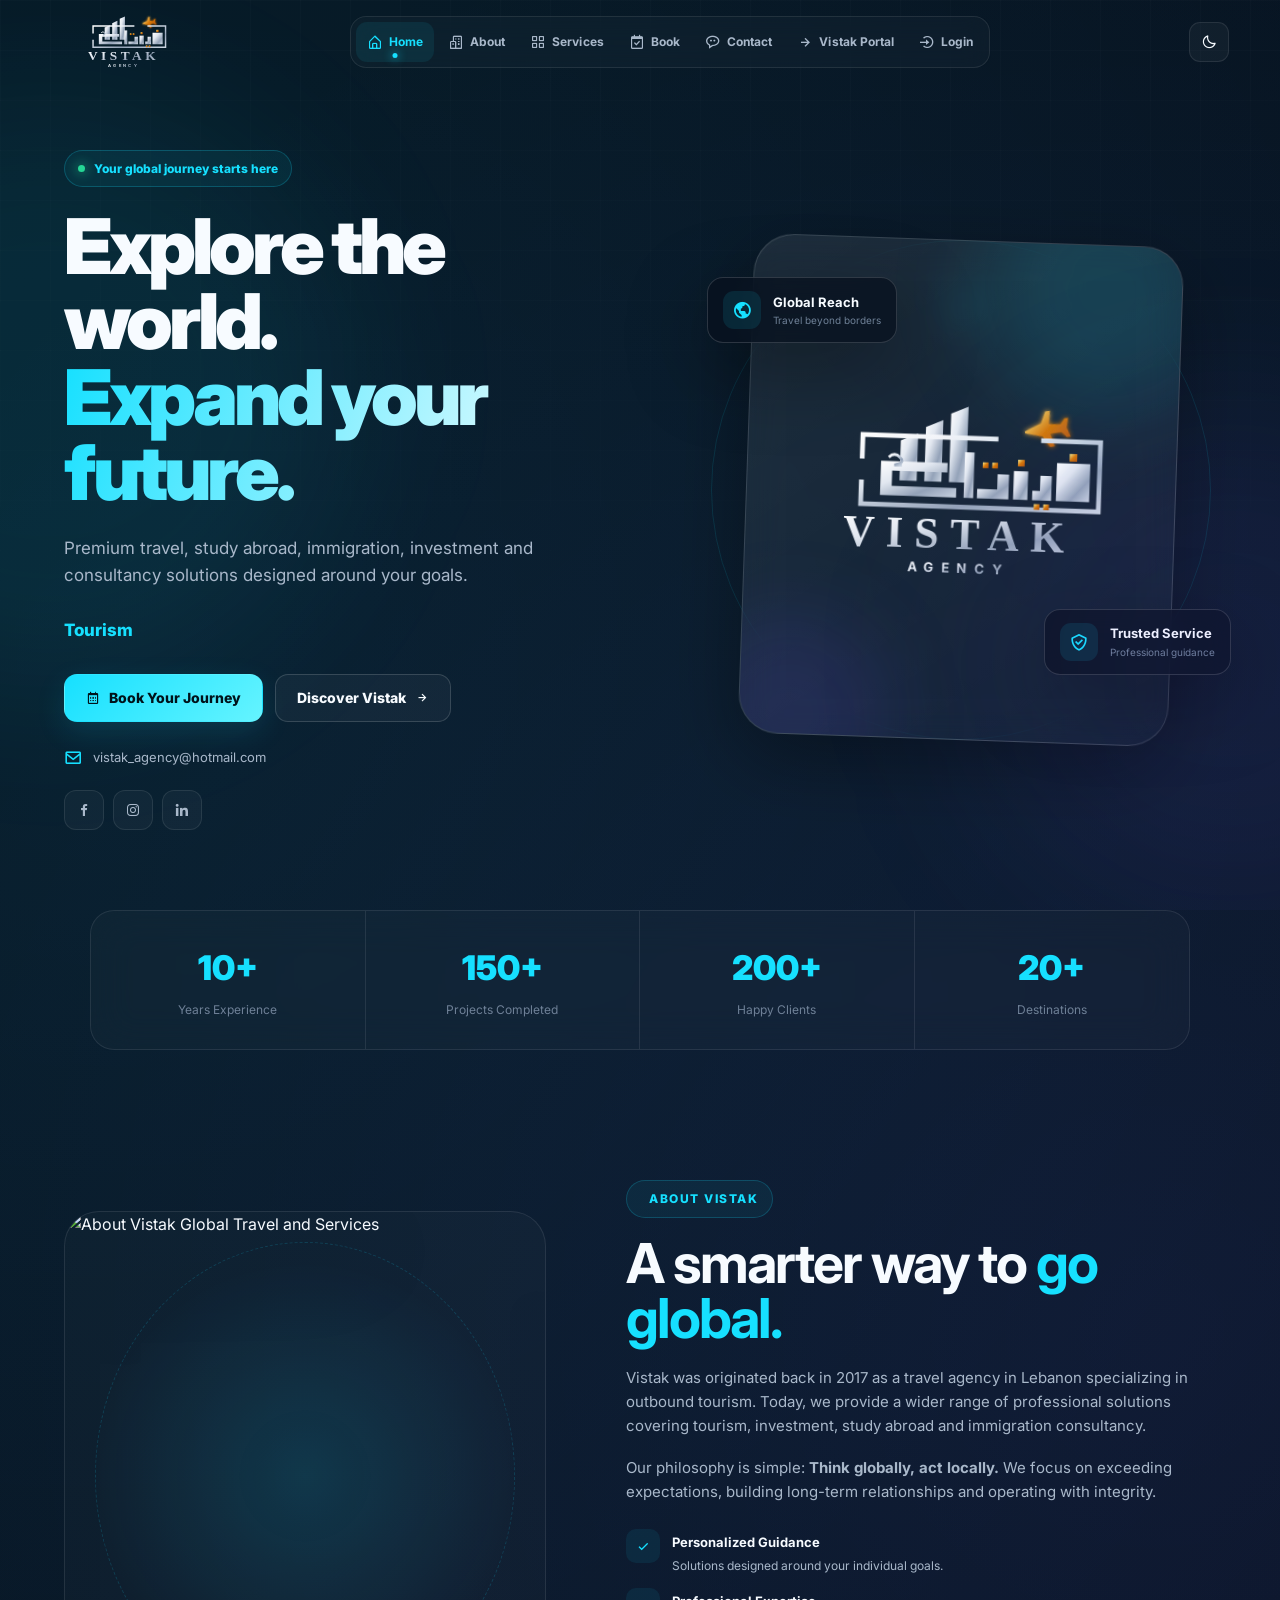
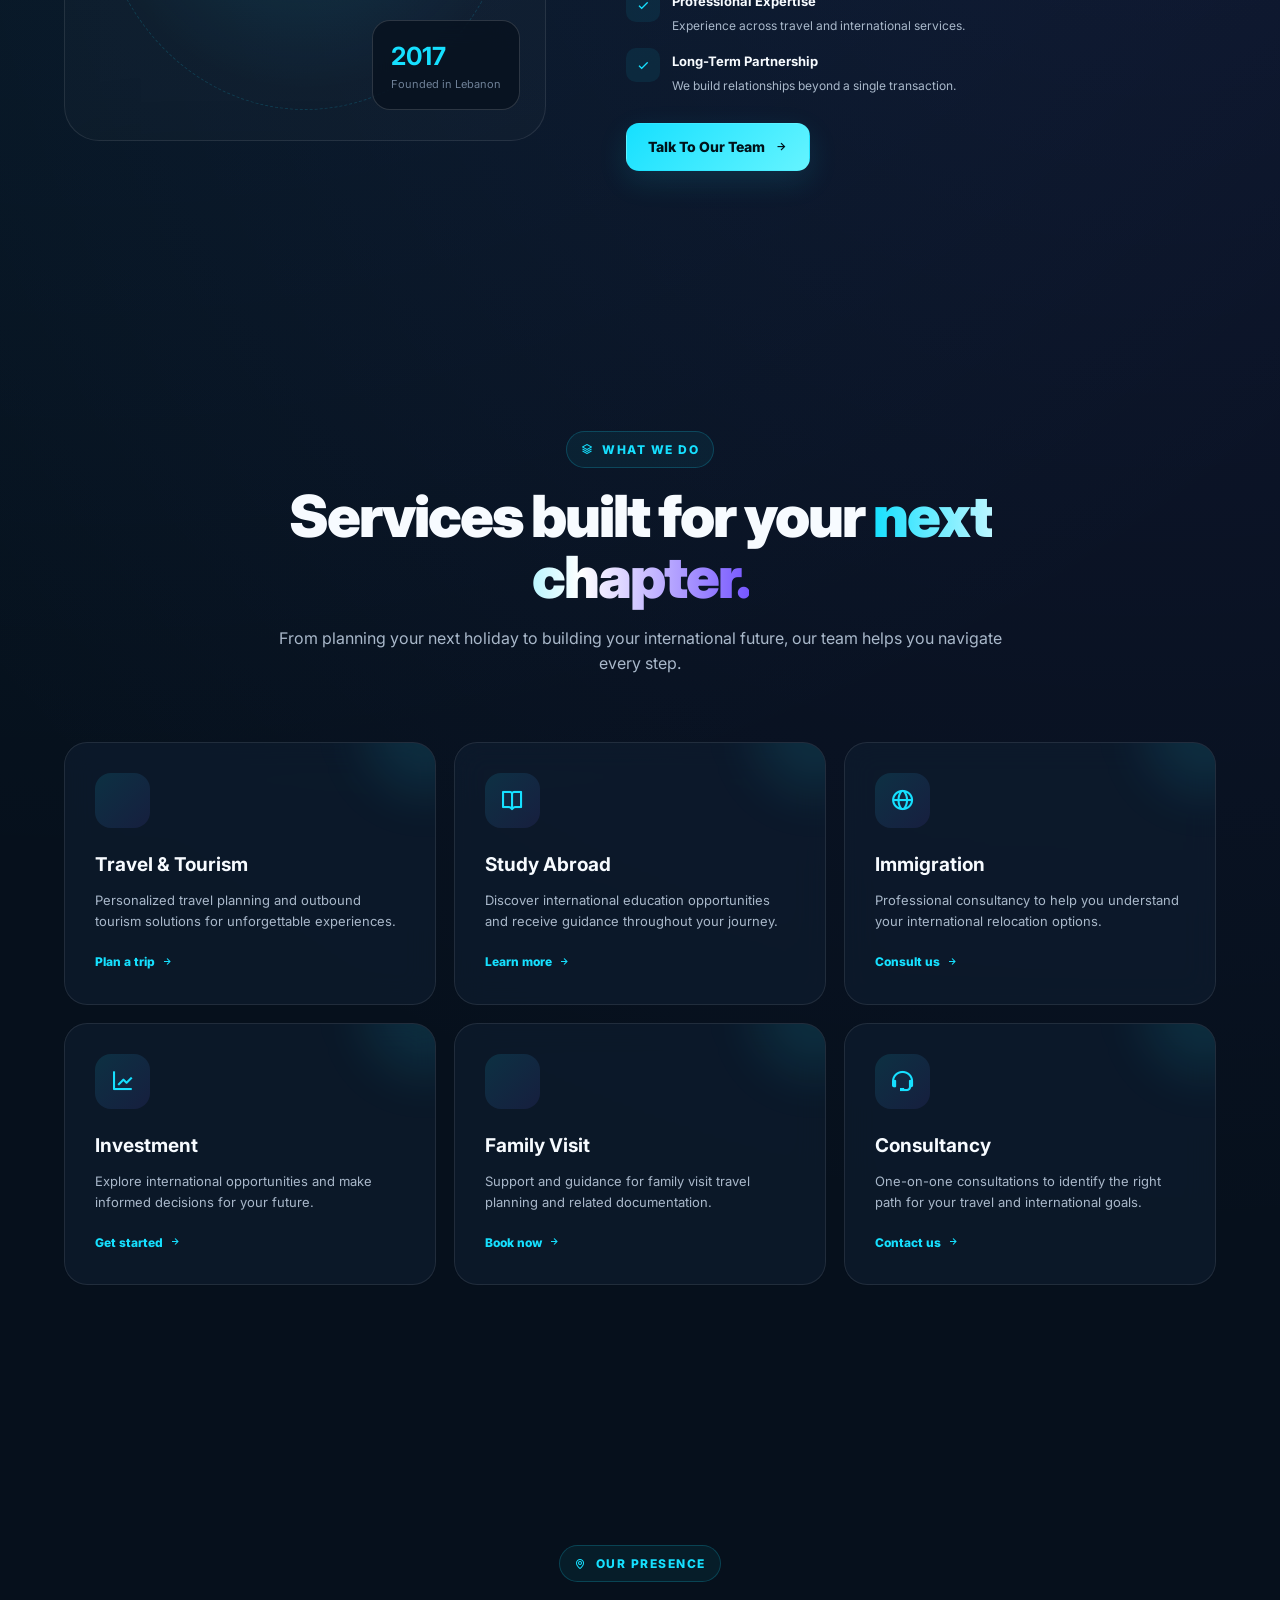
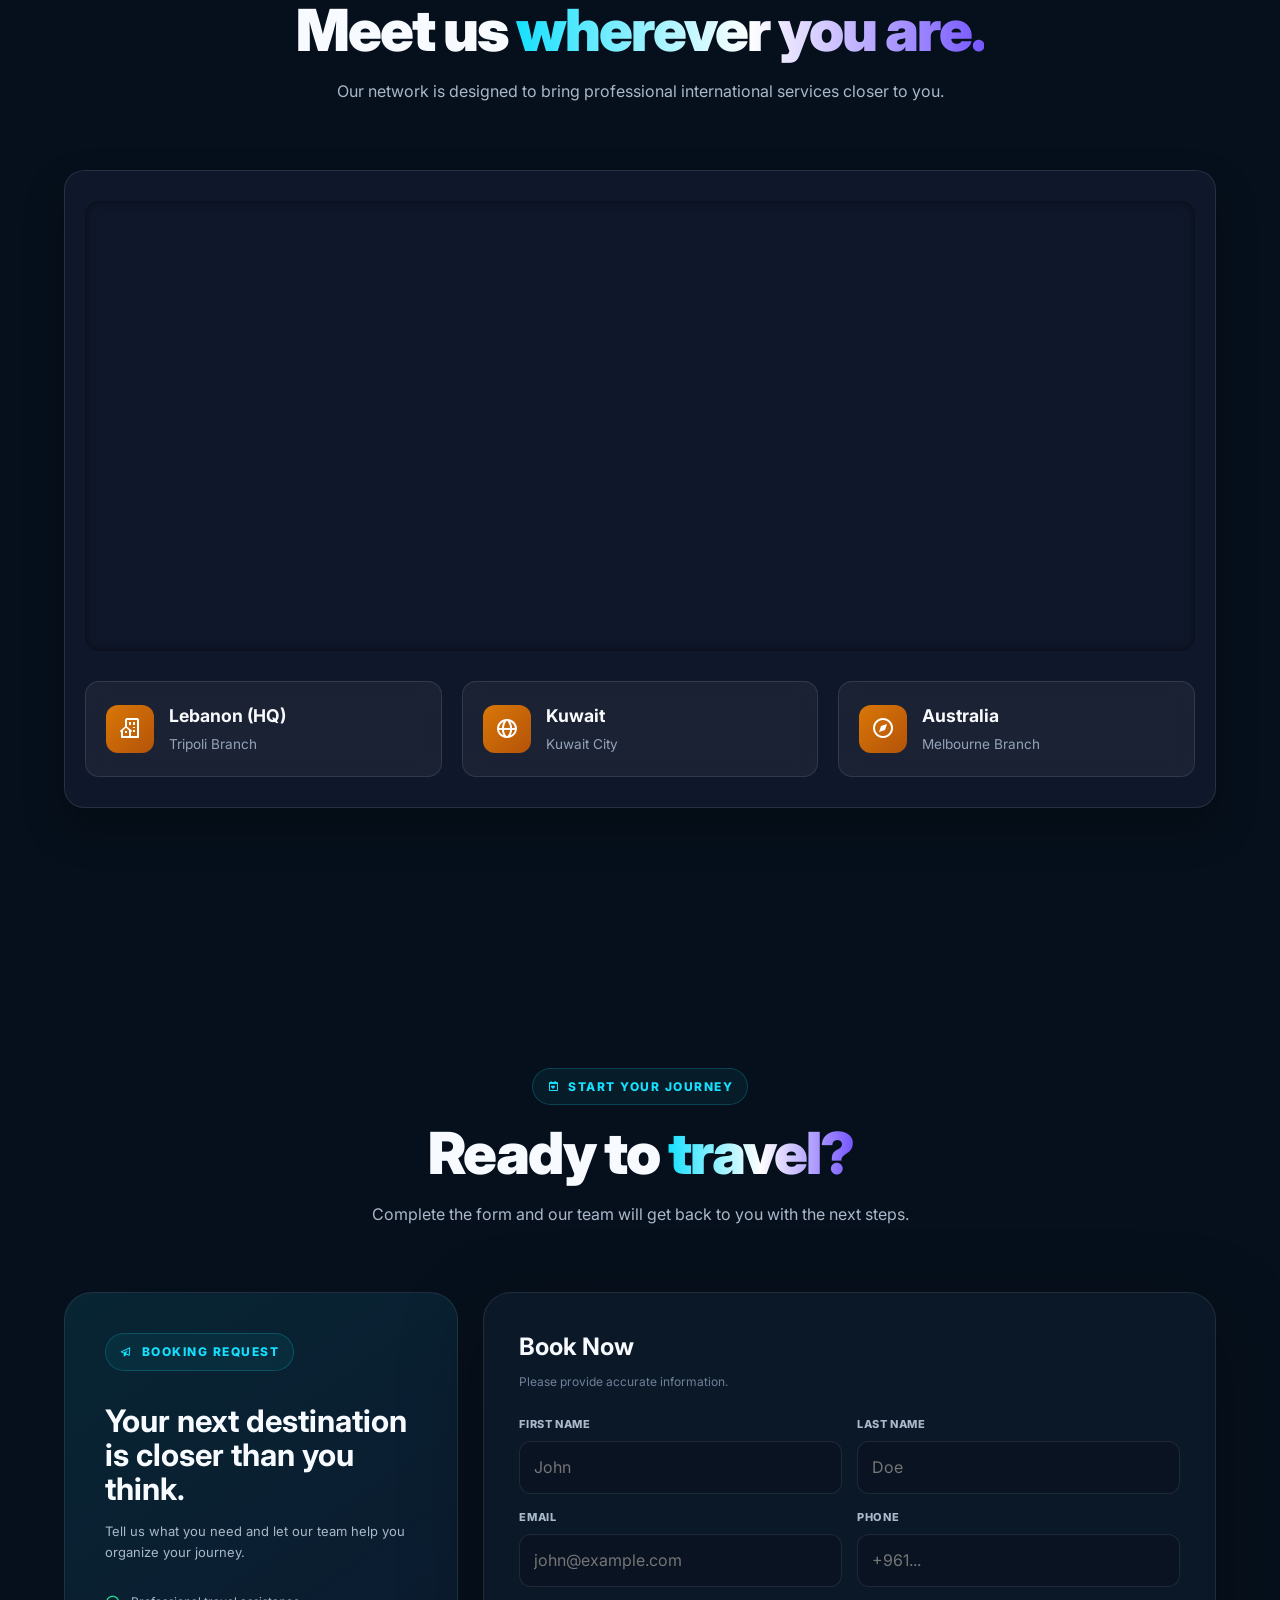
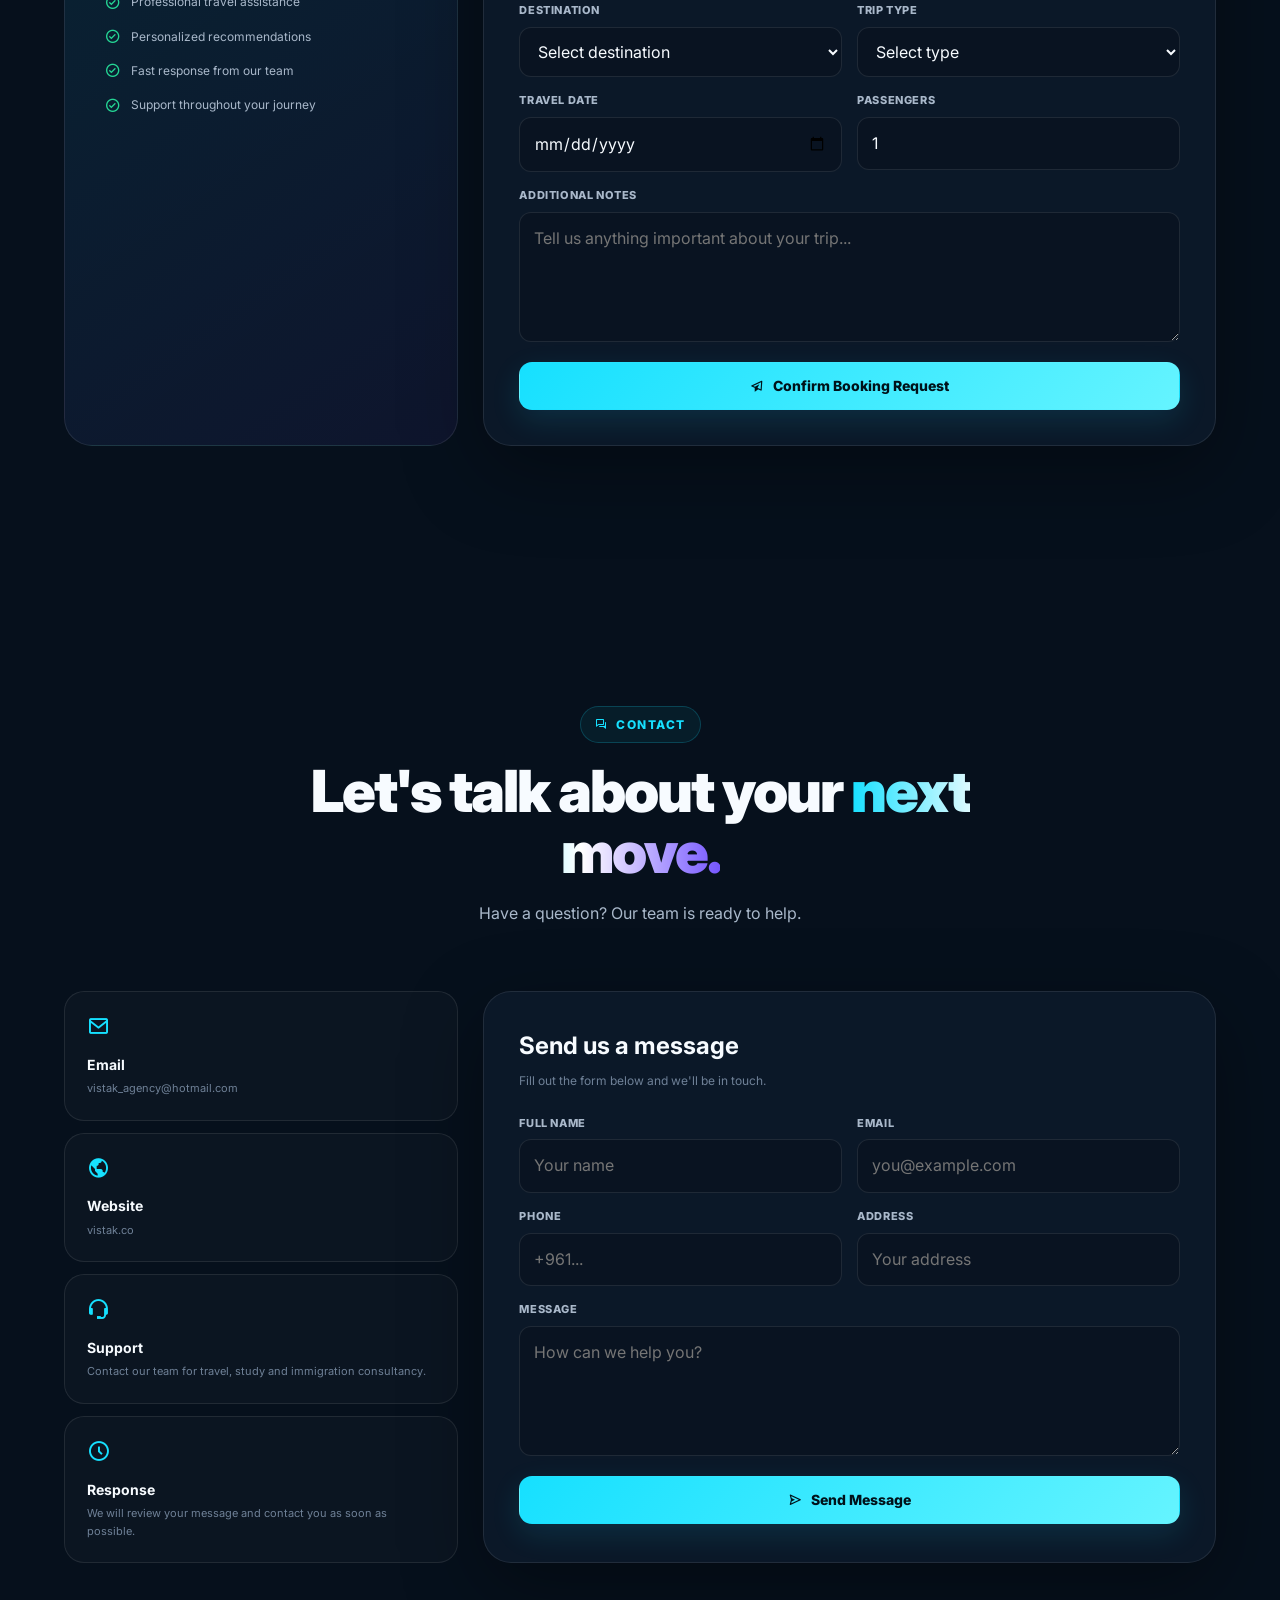
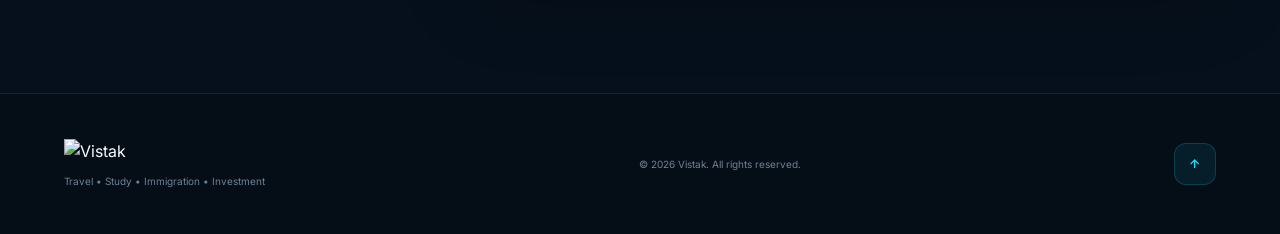
==== commit 07a473c9: "Update index.html" ====
--- a/index.html
+++ b/index.html
@@ -10,6 +10,8 @@
 
     <!-- Icons -->
     <link href="https://unpkg.com/boxicons@2.1.4/css/boxicons.min.css" rel="stylesheet">
+        <link rel="stylesheet" href="https://unpkg.com/leaflet@1.9.4/dist/leaflet.css" />
+        <script src="https://unpkg.com/leaflet@1.9.4/dist/leaflet.js"></script>
 
     <!-- Favicon -->
     <link rel="icon" type="image/png"
@@ -315,6 +317,253 @@
             font-weight: 700;
             transition: var(--transition);
         }
+         /* =========================================================
+               HEADER REFINED
+               تصميم متناسق للـ Header بدون تعارض مع الـ CSS الأساسي
+               ========================================================= */
+
+            #header {
+                height: var(--header-height);
+            }
+
+            #header .header-inner {
+                width: min(1240px, 92%);
+                min-height: var(--header-height);
+                margin-inline: auto;
+                padding: 0;
+                display: grid;
+                grid-template-columns: 170px minmax(0, 1fr) 110px;
+                align-items: center;
+                column-gap: 22px;
+            }
+
+            /* Logo */
+            #header .logo {
+                width: 145px;
+                height: 58px;
+                display: flex;
+                align-items: center;
+                justify-content: flex-start;
+                flex: 0 0 auto;
+                text-decoration: none;
+            }
+
+            #header .logo-svg {
+                width: 145px;
+                height: 58px;
+                display: block;
+                overflow: visible;
+            }
+
+            /* Navigation */
+            #header nav {
+                min-width: 0;
+                display: flex;
+                justify-content: center;
+            }
+
+            #header .navlist {
+                display: flex;
+                align-items: center;
+                justify-content: center;
+                gap: 3px;
+                margin: 0;
+                padding: 5px;
+                border: 1px solid var(--border);
+                border-radius: 16px;
+                background: rgba(255, 255, 255, .025);
+                backdrop-filter: blur(12px);
+                -webkit-backdrop-filter: blur(12px);
+            }
+
+            #header .navlist > li {
+                display: flex;
+                align-items: center;
+            }
+
+            #header .navlist a {
+                min-height: 40px;
+                padding: 8px 11px;
+                border-radius: 11px;
+                gap: 6px;
+                white-space: nowrap;
+                font-size: 12px;
+                font-weight: 700;
+                letter-spacing: .05px;
+            }
+
+            #header .navlist a i {
+                font-size: 16px;
+                line-height: 1;
+            }
+
+            #header .navlist a:hover,
+            #header .navlist a.active {
+                background: rgba(22, 224, 255, .08);
+            }
+
+            #header .navlist a.active::after {
+                bottom: 4px;
+                width: 5px;
+                height: 5px;
+            }
+
+            /* Login item */
+            #header .nav-auth {
+                display: flex;
+                align-items: center;
+                gap: 5px;
+            }
+
+            #header .nav-auth .auth-user {
+                max-width: 85px;
+            }
+
+            /* Right-side actions */
+            #header .header-actions {
+                display: flex;
+                align-items: center;
+                justify-content: flex-end;
+                gap: 8px;
+            }
+
+            #header .icon-btn {
+                width: 40px;
+                height: 40px;
+                flex: 0 0 40px;
+                border-radius: 11px;
+            }
+
+            /* Mobile */
+            @media (max-width: 1100px) {
+                #header .header-inner {
+                    grid-template-columns: 150px minmax(0, 1fr) 96px;
+                    column-gap: 12px;
+                }
+
+                #header .logo,
+                #header .logo-svg {
+                    width: 130px;
+                }
+
+                #header .navlist {
+                    gap: 1px;
+                    padding: 4px;
+                }
+
+                #header .navlist a {
+                    padding-inline: 8px;
+                    font-size: 11px;
+                }
+
+                #header .navlist a i {
+                    font-size: 15px;
+                }
+            }
+
+            @media (max-width: 900px) {
+                #header .header-inner {
+                    width: min(94%, 1240px);
+                    display: flex;
+                    justify-content: space-between;
+                    gap: 12px;
+                }
+
+                #header .logo,
+                #header .logo-svg {
+                    width: 132px;
+                    height: 54px;
+                }
+
+                #header nav {
+                    display: block;
+                    min-width: 0;
+                }
+
+                #header .navlist {
+                    position: fixed;
+                    top: var(--header-height);
+                    right: -100%;
+                    width: min(320px, 85%);
+                    height: calc(100vh - var(--header-height));
+                    margin: 0;
+                    padding: 25px;
+                    flex-direction: column;
+                    align-items: stretch;
+                    justify-content: flex-start;
+                    gap: 6px;
+                    border: 0;
+                    border-left: 1px solid var(--border);
+                    border-radius: 0;
+                    background: rgba(5, 15, 27, .97);
+                    backdrop-filter: blur(25px);
+                    -webkit-backdrop-filter: blur(25px);
+                    transition: .4s ease;
+                    overflow-y: auto;
+                }
+
+                body.light-theme #header .navlist {
+                    background: rgba(255, 255, 255, .97);
+                }
+
+                #header .navlist.open {
+                    right: 0;
+                }
+
+                #header .navlist > li {
+                    width: 100%;
+                }
+
+                #header .navlist a {
+                    width: 100%;
+                    min-height: 48px;
+                    padding: 13px 14px;
+                    justify-content: flex-start;
+                    font-size: 14px;
+                    border-radius: 12px;
+                }
+
+                #header .nav-auth {
+                    width: 100%;
+                }
+
+                #header .nav-auth .auth-user {
+                    max-width: 120px;
+                }
+
+                #header .header-actions {
+                    gap: 7px;
+                }
+
+                #header .icon-btn {
+                    width: 40px;
+                    height: 40px;
+                    flex-basis: 40px;
+                }
+            }
+
+            @media (max-width: 480px) {
+                #header .header-inner {
+                    width: calc(100% - 28px);
+                }
+
+                #header .logo,
+                #header .logo-svg {
+                    width: 118px;
+                    height: 50px;
+                }
+
+                #header .header-actions {
+                    gap: 5px;
+                }
+
+                #header .icon-btn {
+                    width: 38px;
+                    height: 38px;
+                    flex-basis: 38px;
+                }
+            }
+   
 
         .navlist a:hover,
         .navlist a.active {
@@ -1715,39 +1964,141 @@
            LOADER
            ========================================================= */
 
+        /* =========================================================
+           LOADER — REFINED & PROPORTIONAL
+           ========================================================= */
+
         .page-loader {
             position: fixed;
             inset: 0;
             z-index: 9999;
-            display: grid;
-            place-items: center;
-            background: var(--bg);
+            display: flex;
+            align-items: center;
+            justify-content: center;
+            padding: 24px;
+            background:
+                radial-gradient(circle at center,
+                    rgba(22, 224, 255, .055) 0%,
+                    transparent 38%),
+                var(--bg);
+            overflow: hidden;
             transition:
                 opacity .5s ease,
                 visibility .5s ease;
         }
 
+        .page-loader::before {
+            content: "";
+            position: absolute;
+            width: min(520px, 85vw);
+            aspect-ratio: 1;
+            border: 1px solid rgba(22, 224, 255, .10);
+            border-radius: 50%;
+            box-shadow:
+                0 0 80px rgba(22, 224, 255, .06),
+                inset 0 0 60px rgba(217, 119, 6, .025);
+            pointer-events: none;
+        }
+
+        .page-loader::after {
+            content: "";
+            position: absolute;
+            width: min(360px, 65vw);
+            aspect-ratio: 1;
+            border: 1px dashed rgba(255, 255, 255, .08);
+            border-radius: 50%;
+            animation: loaderOrbit 8s linear infinite;
+            pointer-events: none;
+        }
+
         .page-loader.hide {
             opacity: 0;
             visibility: hidden;
-        }
-
-        .loader-logo {
-            width: 130px;
-            animation: loaderPulse 1.5s infinite;
+            pointer-events: none;
+        }
+
+        /* مهم: الـ SVG في الـ loader يستخدم logo-svg */
+        .page-loader .logo-svg {
+            position: relative;
+            z-index: 2;
+            display: block;
+            width: min(330px, 72vw);
+            height: auto;
+            aspect-ratio: 450 / 200;
+            overflow: visible;
+            filter:
+                drop-shadow(0 0 16px rgba(22, 224, 255, .10))
+                drop-shadow(0 10px 35px rgba(0, 0, 0, .25));
+            transform-origin: center;
+            animation: loaderPulse 1.8s ease-in-out infinite;
+        }
+
+        /* نقطة ضوء تمر أسفل الشعار لإعطاء إحساس احترافي */
+        .page-loader .logo-svg::after {
+            content: "";
         }
 
         @keyframes loaderPulse {
-
             0%,
             100% {
-                opacity: .5;
-                transform: scale(.95);
+                opacity: .72;
+                transform: scale(.96);
             }
 
             50% {
                 opacity: 1;
                 transform: scale(1);
+            }
+        }
+
+        @keyframes loaderOrbit {
+            from {
+                transform: rotate(0deg);
+            }
+
+            to {
+                transform: rotate(360deg);
+            }
+        }
+
+        body.light-theme .page-loader {
+            background:
+                radial-gradient(circle at center,
+                    rgba(22, 224, 255, .07) 0%,
+                    transparent 40%),
+                var(--bg);
+        }
+
+        body.light-theme .page-loader::before {
+            border-color: rgba(15, 23, 42, .08);
+        }
+
+        body.light-theme .page-loader::after {
+            border-color: rgba(15, 23, 42, .08);
+        }
+
+        @media (max-width: 620px) {
+            .page-loader {
+                padding: 18px;
+            }
+
+            .page-loader .logo-svg {
+                width: min(290px, 82vw);
+            }
+
+            .page-loader::before {
+                width: 105vw;
+            }
+
+            .page-loader::after {
+                width: 72vw;
+            }
+        }
+
+        @media (prefers-reduced-motion: reduce) {
+            .page-loader .logo-svg,
+            .page-loader::after {
+                animation: none;
             }
         }
 
@@ -2114,7 +2465,90 @@
                 transition-duration: .01ms !important;
             }
         }
-    </style>
+  
+              .branches-container {
+                position: relative;
+                background: #0f172a;
+                border-radius: 20px;
+                padding: 30px 20px;
+                overflow: hidden;
+                box-shadow: 0 20px 40px rgba(0, 0, 0, 0.3);
+                border: 1px solid rgba(255, 255, 255, 0.1);
+            }
+
+            /* حاوية الخريطة الحقيقية */
+            #realMap {
+                width: 100%;
+                height: 450px;
+                border-radius: 14px;
+                box-shadow: inset 0 0 10px rgba(0, 0, 0, 0.5);
+                z-index: 1;
+            }
+
+            /* تخصيص مظهر النوافذ المنبثقة على الخريطة */
+            .leaflet-popup-content-wrapper {
+                background: #1e293b;
+                color: #fff;
+                border: 1px solid #d97706;
+                border-radius: 10px;
+            }
+
+            .leaflet-popup-tip {
+                background: #1e293b;
+            }
+
+            .branches-grid {
+                display: grid;
+                grid-template-columns: repeat(auto-fit, minmax(240px, 1fr));
+                gap: 20px;
+                margin-top: 30px;
+            }
+
+            .branch-card {
+                background: rgba(255, 255, 255, 0.05);
+                backdrop-filter: blur(10px);
+                border: 1px solid rgba(255, 255, 255, 0.1);
+                border-radius: 14px;
+                padding: 20px;
+                color: #fff;
+                transition: all 0.3s ease;
+                display: flex;
+                align-items: center;
+                gap: 15px;
+                cursor: pointer;
+            }
+
+            .branch-card:hover {
+                background: rgba(217, 119, 6, 0.15);
+                border-color: #d97706;
+                transform: translateY(-5px);
+            }
+
+            .branch-icon {
+                width: 48px;
+                height: 48px;
+                background: linear-gradient(135deg, #d97706, #b45309);
+                border-radius: 12px;
+                display: flex;
+                align-items: center;
+                justify-content: center;
+                font-size: 24px;
+                color: #fff;
+                flex-shrink: 0;
+            }
+
+            .branch-info h4 {
+                margin: 0 0 4px 0;
+                font-size: 1.1rem;
+                color: #f8fafc;
+            }
+
+            .branch-info p {
+                margin: 0;
+                font-size: 0.85rem;
+                color: #94a3b8;
+            }
+            </style>
 </head>
 
 <body>
@@ -2124,7 +2558,99 @@
      ========================================================= -->
 
     <div class="page-loader" id="pageLoader">
-            <svg class="logo-svg" viewBox="0 0 450 200" xmlns="http://www.w3.org/2000/svg">
+        <svg class="logo-svg loader-logo" viewBox="0 0 450 200" xmlns="http://www.w3.org/2000/svg">
+            <defs>
+                <!-- Silver Gradient for Towers & Borders -->
+                <linearGradient id="silverGrad" x1="0%" y1="0%" x2="100%" y2="100%">
+                    <stop offset="0%" stop-color="#ffffff" />
+                    <stop offset="35%" stop-color="#e2e8f0" />
+                    <stop offset="70%" stop-color="#94a3b8" />
+                    <stop offset="100%" stop-color="#cbd5e1" />
+                </linearGradient>
+
+                <!-- Metallic Gold Gradient for Airplane & Accents -->
+                <linearGradient id="goldGrad" x1="0%" y1="0%" x2="100%" y2="100%">
+                    <stop offset="0%" stop-color="#fef08a" />
+                    <stop offset="50%" stop-color="#d97706" />
+                    <stop offset="100%" stop-color="#b45309" />
+                </linearGradient>
+
+                <!-- Subtle Glow Effect -->
+                <filter id="glowEffect" x="-20%" y="-20%" width="140%" height="140%">
+                    <feGaussianBlur stdDeviation="3" result="blur" />
+                    <feComposite in="SourceGraphic" in2="blur" operator="over" />
+                </filter>
+            </defs>
+
+            <!-- TOP ARCHITECTURAL TOWERS -->
+            <g fill="url(#silverGrad)">
+                <polygon points="160,50 178,42 178,92 160,92" />
+                <polygon points="186,35 204,27 204,92 186,92" />
+                <polygon points="212,20 230,12 230,92 212,92" />
+            </g>
+
+            <!-- FLYING AIRPLANE ICON -->
+            <g transform="translate(290, 36) rotate(-10)" fill="url(#goldGrad)" filter="url(#glowEffect)">
+                <path
+                    d="M 0,0 L 18,-6 L 24,-18 L 29,-18 L 26,-4 L 38,-2 L 43,-8 L 47,-8 L 44,2 L 47,12 L 43,12 L 38,6 L 26,6 L 29,20 L 24,20 L 18,8 L 0,2 Z" />
+            </g>
+
+            <!-- FRAMING BOX -->
+            <path d="M 120,68 L 120,45 L 260,45 M 310,45 L 370,45 L 370,118 L 120,118 L 120,95" fill="none"
+                stroke="url(#silverGrad)" stroke-width="5" stroke-linecap="square" />
+
+            <!-- ARABIC TYPOGRAPHY (فيزتاك) -->
+            <g fill="url(#silverGrad)">
+                <!-- ف -->
+                <path d="M 335,92 L 350,92 L 350,75 L 335,75 Z M 335,108 L 360,108 L 360,68 L 325,68 L 325,108 Z" />
+                <rect x="338" y="58" width="8" height="8" fill="url(#goldGrad)" />
+
+                <!-- ي -->
+                <path d="M 300,108 L 320,108 L 320,82 L 308,82 L 308,98 L 300,98 Z" />
+                <rect x="302" y="112" width="6" height="6" fill="url(#goldGrad)" />
+                <rect x="312" y="112" width="6" height="6" fill="url(#goldGrad)" />
+
+                <!-- ز -->
+                <path d="M 280,108 L 295,108 L 295,78 L 280,78 Z" />
+                <rect x="284" y="66" width="7" height="7" fill="url(#goldGrad)" />
+
+                <!-- ت -->
+                <path d="M 242,108 L 275,108 L 275,82 L 263,82 L 263,98 L 242,98 Z" />
+                <rect x="247" y="70" width="6" height="6" fill="url(#goldGrad)" />
+                <rect x="257" y="70" width="6" height="6" fill="url(#goldGrad)" />
+
+                <!-- ا -->
+                <rect x="228" y="60" width="10" height="48" />
+
+                <!-- ك -->
+                <path d="M 140,108 L 220,108 L 220,98 L 152,98 L 152,82 L 210,82 L 210,72 L 140,72 Z" />
+                <!-- Hamza ء -->
+                <path d="M 148,68 Q 154,62 160,68 T 154,76 L 162,76" fill="none" stroke="url(#silverGrad)"
+                    stroke-width="3" />
+            </g>
+
+            <!-- LATIN BRAND TEXT "VISTAK" -->
+            <text x="225" y="162" font-family="'Cinzel', 'Times New Roman', serif" font-size="46" font-weight="800"
+                letter-spacing="12" fill="url(#silverGrad)" text-anchor="middle">VISTAK</text>
+
+            <!-- SUB-TEXT "AGENCY" & UNDERLINE -->
+            <line x1="110" y1="182" x2="210" y2="182" stroke="url(#silverGrad)" stroke-width="2" />
+            <text x="225" y="187" font-family="'Inter', sans-serif" font-size="14" font-weight="700" letter-spacing="8"
+                fill="url(#silverGrad)" text-anchor="middle">AGENCY</text>
+            <line x1="240" y1="182" x2="340" y2="182" stroke="url(#silverGrad)" stroke-width="2" />
+        </svg>
+
+    </div>
+
+    <!-- =========================================================
+     HEADER
+     ========================================================= -->
+
+    <header id="header">
+        <div class="header-inner">
+
+            <a href="#home" class="logo" aria-label="Vistak Home">
+                <svg class="logo-svg" viewBox="0 0 450 200" xmlns="http://www.w3.org/2000/svg">
                     <defs>
                         <!-- Silver Gradient for Towers & Borders -->
                         <linearGradient id="silverGrad" x1="0%" y1="0%" x2="100%" y2="100%">
@@ -2157,17 +2683,19 @@
 
                     <!-- FLYING AIRPLANE ICON -->
                     <g transform="translate(290, 36) rotate(-10)" fill="url(#goldGrad)" filter="url(#glowEffect)">
-                        <path d="M 0,0 L 18,-6 L 24,-18 L 29,-18 L 26,-4 L 38,-2 L 43,-8 L 47,-8 L 44,2 L 47,12 L 43,12 L 38,6 L 26,6 L 29,20 L 24,20 L 18,8 L 0,2 Z" />
+                        <path
+                            d="M 0,0 L 18,-6 L 24,-18 L 29,-18 L 26,-4 L 38,-2 L 43,-8 L 47,-8 L 44,2 L 47,12 L 43,12 L 38,6 L 26,6 L 29,20 L 24,20 L 18,8 L 0,2 Z" />
                     </g>
 
                     <!-- FRAMING BOX -->
-                    <path d="M 120,68 L 120,45 L 260,45 M 310,45 L 370,45 L 370,118 L 120,118 L 120,95" 
-                          fill="none" stroke="url(#silverGrad)" stroke-width="5" stroke-linecap="square" />
+                    <path d="M 120,68 L 120,45 L 260,45 M 310,45 L 370,45 L 370,118 L 120,118 L 120,95" fill="none"
+                        stroke="url(#silverGrad)" stroke-width="5" stroke-linecap="square" />
 
                     <!-- ARABIC TYPOGRAPHY (فيزتاك) -->
                     <g fill="url(#silverGrad)">
                         <!-- ف -->
-                        <path d="M 335,92 L 350,92 L 350,75 L 335,75 Z M 335,108 L 360,108 L 360,68 L 325,68 L 325,108 Z" />
+                        <path
+                            d="M 335,92 L 350,92 L 350,75 L 335,75 Z M 335,108 L 360,108 L 360,68 L 325,68 L 325,108 Z" />
                         <rect x="338" y="58" width="8" height="8" fill="url(#goldGrad)" />
 
                         <!-- ي -->
@@ -2190,236 +2718,101 @@
                         <!-- ك -->
                         <path d="M 140,108 L 220,108 L 220,98 L 152,98 L 152,82 L 210,82 L 210,72 L 140,72 Z" />
                         <!-- Hamza ء -->
-                        <path d="M 148,68 Q 154,62 160,68 T 154,76 L 162,76" fill="none" stroke="url(#silverGrad)" stroke-width="3" />
+                        <path d="M 148,68 Q 154,62 160,68 T 154,76 L 162,76" fill="none" stroke="url(#silverGrad)"
+                            stroke-width="3" />
                     </g>
 
                     <!-- LATIN BRAND TEXT "VISTAK" -->
-                    <text x="225" y="162" 
-                          font-family="'Cinzel', 'Times New Roman', serif" 
-                          font-size="46" 
-                          font-weight="800" 
-                          letter-spacing="12" 
-                          fill="url(#silverGrad)" 
-                          text-anchor="middle">VISTAK</text>
+                    <text x="225" y="162" font-family="'Cinzel', 'Times New Roman', serif" font-size="46"
+                        font-weight="800" letter-spacing="12" fill="url(#silverGrad)" text-anchor="middle">VISTAK</text>
 
                     <!-- SUB-TEXT "AGENCY" & UNDERLINE -->
                     <line x1="110" y1="182" x2="210" y2="182" stroke="url(#silverGrad)" stroke-width="2" />
-                    <text x="225" y="187" 
-                          font-family="'Inter', sans-serif" 
-                          font-size="14" 
-                          font-weight="700" 
-                          letter-spacing="8" 
-                          fill="url(#silverGrad)" 
-                          text-anchor="middle">AGENCY</text>
+                    <text x="225" y="187" font-family="'Inter', sans-serif" font-size="14" font-weight="700"
+                        letter-spacing="8" fill="url(#silverGrad)" text-anchor="middle">AGENCY</text>
                     <line x1="240" y1="182" x2="340" y2="182" stroke="url(#silverGrad)" stroke-width="2" />
                 </svg>
-  
-    </div>
-
-    <!-- =========================================================
-     HEADER
-     ========================================================= -->
-
-<header id="header">
-
-    <style>
-        /* تحسينات لضمان إظهار الـ SVG واستجابته */
-        .header-inner {
-            display: flex;
-            align-items: center;
-            justify-content: space-between;
-            padding: 10px 20px;
-            background-color: #0f172a; /* خلفية داكنة لإبراز التدرج الفضي والذهبي */
-        }
-
-        .logo {
-            display: inline-block;
-            width: 180px; /* تحديد عرض مناسب للوجو */
-            height: auto;
-            text-decoration: none;
-        }
-
-        .logo-svg {
-            width: 100%;
-            height: auto;
-            display: block;
-            overflow: visible;
-        }
-    </style>
-
-    <div class="header-inner">
-
-        <a href="#home" class="logo" aria-label="Vistak Home">
-            <svg class="logo-svg" viewBox="0 0 450 200" xmlns="http://www.w3.org/2000/svg">
-                <defs>
-                    <!-- Silver Gradient for Towers & Borders -->
-                    <linearGradient id="silverGrad" x1="0%" y1="0%" x2="100%" y2="100%">
-                        <stop offset="0%" stop-color="#ffffff" />
-                        <stop offset="35%" stop-color="#e2e8f0" />
-                        <stop offset="70%" stop-color="#94a3b8" />
-                        <stop offset="100%" stop-color="#cbd5e1" />
-                    </linearGradient>
-
-                    <!-- Metallic Gold Gradient for Airplane & Accents -->
-                    <linearGradient id="goldGrad" x1="0%" y1="0%" x2="100%" y2="100%">
-                        <stop offset="0%" stop-color="#fef08a" />
-                        <stop offset="50%" stop-color="#d97706" />
-                        <stop offset="100%" stop-color="#b45309" />
-                    </linearGradient>
-
-                    <!-- Subtle Glow Effect -->
-                    <filter id="glowEffect" x="-20%" y="-20%" width="140%" height="140%">
-                        <feGaussianBlur stdDeviation="3" result="blur" />
-                        <feComposite in="SourceGraphic" in2="blur" operator="over" />
-                    </filter>
-                </defs>
-
-                <!-- TOP ARCHITECTURAL TOWERS -->
-                <g fill="url(#silverGrad)">
-                    <polygon points="160,50 178,42 178,92 160,92" />
-                    <polygon points="186,35 204,27 204,92 186,92" />
-                    <polygon points="212,20 230,12 230,92 212,92" />
-                </g>
-
-                <!-- FLYING AIRPLANE ICON -->
-                <g transform="translate(290, 36) rotate(-10)" fill="url(#goldGrad)" filter="url(#glowEffect)">
-                    <path d="M 0,0 L 18,-6 L 24,-18 L 29,-18 L 26,-4 L 38,-2 L 43,-8 L 47,-8 L 44,2 L 47,12 L 43,12 L 38,6 L 26,6 L 29,20 L 24,20 L 18,8 L 0,2 Z" />
-                </g>
-
-                <!-- FRAMING BOX -->
-                <path d="M 120,68 L 120,45 L 260,45 M 310,45 L 370,45 L 370,118 L 120,118 L 120,95" 
-                      fill="none" stroke="url(#silverGrad)" stroke-width="5" stroke-linecap="square" />
-
-                <!-- ARABIC TYPOGRAPHY (فيزتاك) -->
-                <g fill="url(#silverGrad)">
-                    <!-- ف -->
-                    <path d="M 335,92 L 350,92 L 350,75 L 335,75 Z M 335,108 L 360,108 L 360,68 L 325,68 L 325,108 Z" />
-                    <rect x="338" y="58" width="8" height="8" fill="url(#goldGrad)" />
-
-                    <!-- ي -->
-                    <path d="M 300,108 L 320,108 L 320,82 L 308,82 L 308,98 L 300,98 Z" />
-                    <rect x="302" y="112" width="6" height="6" fill="url(#goldGrad)" />
-                    <rect x="312" y="112" width="6" height="6" fill="url(#goldGrad)" />
-
-                    <!-- ز -->
-                    <path d="M 280,108 L 295,108 L 295,78 L 280,78 Z" />
-                    <rect x="284" y="66" width="7" height="7" fill="url(#goldGrad)" />
-
-                    <!-- ت -->
-                    <path d="M 242,108 L 275,108 L 275,82 L 263,82 L 263,98 L 242,98 Z" />
-                    <rect x="247" y="70" width="6" height="6" fill="url(#goldGrad)" />
-                    <rect x="257" y="70" width="6" height="6" fill="url(#goldGrad)" />
-
-                    <!-- ا -->
-                    <rect x="228" y="60" width="10" height="48" />
-
-                    <!-- ك -->
-                    <path d="M 140,108 L 220,108 L 220,98 L 152,98 L 152,82 L 210,82 L 210,72 L 140,72 Z" />
-                    <!-- Hamza ء -->
-                    <path d="M 148,68 Q 154,62 160,68 T 154,76 L 162,76" fill="none" stroke="url(#silverGrad)" stroke-width="3" />
-                </g>
-
-                <!-- LATIN BRAND TEXT "VISTAK" -->
-                <text x="225" y="162" 
-                      font-family="'Cinzel', 'Times New Roman', serif" 
-                      font-size="46" 
-                      font-weight="800" 
-                      letter-spacing="12" 
-                      fill="url(#silverGrad)" 
-                      text-anchor="middle">VISTAK</text>
-
-                <!-- SUB-TEXT "AGENCY" & UNDERLINE -->
-                <line x1="110" y1="182" x2="210" y2="182" stroke="url(#silverGrad)" stroke-width="2" />
-                <text x="225" y="187" 
-                      font-family="'Inter', sans-serif" 
-                      font-size="14" 
-                      font-weight="700" 
-                      letter-spacing="8" 
-                      fill="url(#silverGrad)" 
-                      text-anchor="middle">AGENCY</text>
-                <line x1="240" y1="182" x2="340" y2="182" stroke="url(#silverGrad)" stroke-width="2" />
-            </svg>
-        </a>
-
-        <nav>
-            <ul class="navlist" id="navList">
-
-                <li>
-                    <a href="#home" class="nav-link active">
-                        <i class="bx bx-home-alt"></i>
-                        Home
-                    </a>
-                </li>
-
-                <li>
-                    <a href="#about" class="nav-link">
-                        <i class="bx bx-buildings"></i>
-                        About
-                    </a>
-                </li>
-
-                <li>
-                    <a href="#services" class="nav-link">
-                        <i class="bx bx-grid-alt"></i>
-                        Services
-                    </a>
-                </li>
-
-                <li>
-                    <a href="#book" class="nav-link">
-                        <i class="bx bx-calendar-check"></i>
-                        Book
-                    </a>
-                </li>
-
-                <li>
-                    <a href="#contact" class="nav-link">
-                        <i class="bx bx-message-rounded-dots"></i>
-                        Contact
-                    </a>
-                </li>
-
-                <li id="filesNavItem" style="display:none;">
-                    <a href="#files" class="nav-link" id="filesNavLink">
-                        <i class="bx bx-folder-open"></i>
-                        Files
-                    </a>
-                </li>
-
-                <!-- رابط الانتقال إلى الصفحة الخارجية vistak2.html -->
-                <li id="vistak2NavItem">
-                    <a href="vistak2.html" class="nav-link">
-                        <i class="bx bx-right-arrow-alt"></i>
-                        Vistak Portal
-                    </a>
-                </li>
-
-                <li class="nav-auth">
-                    <a href="#" class="nav-link" id="authNavLink">
-                        <i class="bx bx-log-in-circle"></i>
-                        <span id="authNavText">Login</span>
-                    </a>
-                    <span class="auth-user" id="authUserLabel" hidden></span>
-                </li>
-
-            </ul>
-        </nav>
-
-        <div class="header-actions">
-
-            <button class="icon-btn" id="themeToggle" aria-label="Toggle theme" title="Toggle theme">
-                <i class="bx bx-moon"></i>
-            </button>
-
-            <button class="icon-btn" id="menu-icon" aria-label="Open menu" title="Menu">
-                <i class="bx bx-menu"></i>
-            </button>
+            </a>
+
+            <nav>
+                <ul class="navlist" id="navList">
+
+                    <li>
+                        <a href="#home" class="nav-link active">
+                            <i class="bx bx-home-alt"></i>
+                            Home
+                        </a>
+                    </li>
+
+                    <li>
+                        <a href="#about" class="nav-link">
+                            <i class="bx bx-buildings"></i>
+                            About
+                        </a>
+                    </li>
+
+                    <li>
+                        <a href="#services" class="nav-link">
+                            <i class="bx bx-grid-alt"></i>
+                            Services
+                        </a>
+                    </li>
+
+                    <li>
+                        <a href="#book" class="nav-link">
+                            <i class="bx bx-calendar-check"></i>
+                            Book
+                        </a>
+                    </li>
+
+                    <li>
+                        <a href="#contact" class="nav-link">
+                            <i class="bx bx-message-rounded-dots"></i>
+                            Contact
+                        </a>
+                    </li>
+
+                    <li id="filesNavItem" style="display:none;">
+                        <a href="#files" class="nav-link" id="filesNavLink">
+                            <i class="bx bx-folder-open"></i>
+                            Files
+                        </a>
+                    </li>
+
+                    <!-- رابط الانتقال إلى الصفحة الخارجية vistak2.html -->
+                    <li id="vistak2NavItem">
+                        <a href="vistak2.html" class="nav-link">
+                            <i class="bx bx-right-arrow-alt"></i>
+                            Vistak Portal
+                        </a>
+                    </li>
+
+                    <li class="nav-auth">
+                        <a href="#" class="nav-link" id="authNavLink">
+                            <i class="bx bx-log-in-circle"></i>
+                            <span id="authNavText">Login</span>
+                        </a>
+                        <span class="auth-user" id="authUserLabel" hidden></span>
+                    </li>
+
+                </ul>
+            </nav>
+
+            <div class="header-actions">
+
+                <button class="icon-btn" id="themeToggle" aria-label="Toggle theme" title="Toggle theme">
+                    <i class="bx bx-moon"></i>
+                </button>
+
+                <button class="icon-btn" id="menu-icon" aria-label="Open menu" title="Menu">
+                    <i class="bx bx-menu"></i>
+                </button>
+
+            </div>
 
         </div>
 
-    </div>
-
-</header>
+    </header>
 
 
 
@@ -2499,95 +2892,90 @@
                 <div class="visual-orbit"></div>
 
                 <div class="hero-card">
-      <svg class="logo-svg" viewBox="0 0 450 200" xmlns="http://www.w3.org/2000/svg">
-                    <defs>
-                        <!-- Silver Gradient for Towers & Borders -->
-                        <linearGradient id="silverGrad" x1="0%" y1="0%" x2="100%" y2="100%">
-                            <stop offset="0%" stop-color="#ffffff" />
-                            <stop offset="35%" stop-color="#e2e8f0" />
-                            <stop offset="70%" stop-color="#94a3b8" />
-                            <stop offset="100%" stop-color="#cbd5e1" />
-                        </linearGradient>
-
-                        <!-- Metallic Gold Gradient for Airplane & Accents -->
-                        <linearGradient id="goldGrad" x1="0%" y1="0%" x2="100%" y2="100%">
-                            <stop offset="0%" stop-color="#fef08a" />
-                            <stop offset="50%" stop-color="#d97706" />
-                            <stop offset="100%" stop-color="#b45309" />
-                        </linearGradient>
-
-                        <!-- Subtle Glow Effect -->
-                        <filter id="glowEffect" x="-20%" y="-20%" width="140%" height="140%">
-                            <feGaussianBlur stdDeviation="3" result="blur" />
-                            <feComposite in="SourceGraphic" in2="blur" operator="over" />
-                        </filter>
-                    </defs>
-
-                    <!-- TOP ARCHITECTURAL TOWERS -->
-                    <g fill="url(#silverGrad)">
-                        <polygon points="160,50 178,42 178,92 160,92" />
-                        <polygon points="186,35 204,27 204,92 186,92" />
-                        <polygon points="212,20 230,12 230,92 212,92" />
-                    </g>
-
-                    <!-- FLYING AIRPLANE ICON -->
-                    <g transform="translate(290, 36) rotate(-10)" fill="url(#goldGrad)" filter="url(#glowEffect)">
-                        <path d="M 0,0 L 18,-6 L 24,-18 L 29,-18 L 26,-4 L 38,-2 L 43,-8 L 47,-8 L 44,2 L 47,12 L 43,12 L 38,6 L 26,6 L 29,20 L 24,20 L 18,8 L 0,2 Z" />
-                    </g>
-
-                    <!-- FRAMING BOX -->
-                    <path d="M 120,68 L 120,45 L 260,45 M 310,45 L 370,45 L 370,118 L 120,118 L 120,95" 
-                          fill="none" stroke="url(#silverGrad)" stroke-width="5" stroke-linecap="square" />
-
-                    <!-- ARABIC TYPOGRAPHY (فيزتاك) -->
-                    <g fill="url(#silverGrad)">
-                        <!-- ف -->
-                        <path d="M 335,92 L 350,92 L 350,75 L 335,75 Z M 335,108 L 360,108 L 360,68 L 325,68 L 325,108 Z" />
-                        <rect x="338" y="58" width="8" height="8" fill="url(#goldGrad)" />
-
-                        <!-- ي -->
-                        <path d="M 300,108 L 320,108 L 320,82 L 308,82 L 308,98 L 300,98 Z" />
-                        <rect x="302" y="112" width="6" height="6" fill="url(#goldGrad)" />
-                        <rect x="312" y="112" width="6" height="6" fill="url(#goldGrad)" />
-
-                        <!-- ز -->
-                        <path d="M 280,108 L 295,108 L 295,78 L 280,78 Z" />
-                        <rect x="284" y="66" width="7" height="7" fill="url(#goldGrad)" />
-
-                        <!-- ت -->
-                        <path d="M 242,108 L 275,108 L 275,82 L 263,82 L 263,98 L 242,98 Z" />
-                        <rect x="247" y="70" width="6" height="6" fill="url(#goldGrad)" />
-                        <rect x="257" y="70" width="6" height="6" fill="url(#goldGrad)" />
-
-                        <!-- ا -->
-                        <rect x="228" y="60" width="10" height="48" />
-
-                        <!-- ك -->
-                        <path d="M 140,108 L 220,108 L 220,98 L 152,98 L 152,82 L 210,82 L 210,72 L 140,72 Z" />
-                        <!-- Hamza ء -->
-                        <path d="M 148,68 Q 154,62 160,68 T 154,76 L 162,76" fill="none" stroke="url(#silverGrad)" stroke-width="3" />
-                    </g>
-
-                    <!-- LATIN BRAND TEXT "VISTAK" -->
-                    <text x="225" y="162" 
-                          font-family="'Cinzel', 'Times New Roman', serif" 
-                          font-size="46" 
-                          font-weight="800" 
-                          letter-spacing="12" 
-                          fill="url(#silverGrad)" 
-                          text-anchor="middle">VISTAK</text>
-
-                    <!-- SUB-TEXT "AGENCY" & UNDERLINE -->
-                    <line x1="110" y1="182" x2="210" y2="182" stroke="url(#silverGrad)" stroke-width="2" />
-                    <text x="225" y="187" 
-                          font-family="'Inter', sans-serif" 
-                          font-size="14" 
-                          font-weight="700" 
-                          letter-spacing="8" 
-                          fill="url(#silverGrad)" 
-                          text-anchor="middle">AGENCY</text>
-                    <line x1="240" y1="182" x2="340" y2="182" stroke="url(#silverGrad)" stroke-width="2" />
-                </svg>                </div>
+                    <svg class="logo-svg" viewBox="0 0 450 200" xmlns="http://www.w3.org/2000/svg">
+                        <defs>
+                            <!-- Silver Gradient for Towers & Borders -->
+                            <linearGradient id="silverGrad" x1="0%" y1="0%" x2="100%" y2="100%">
+                                <stop offset="0%" stop-color="#ffffff" />
+                                <stop offset="35%" stop-color="#e2e8f0" />
+                                <stop offset="70%" stop-color="#94a3b8" />
+                                <stop offset="100%" stop-color="#cbd5e1" />
+                            </linearGradient>
+
+                            <!-- Metallic Gold Gradient for Airplane & Accents -->
+                            <linearGradient id="goldGrad" x1="0%" y1="0%" x2="100%" y2="100%">
+                                <stop offset="0%" stop-color="#fef08a" />
+                                <stop offset="50%" stop-color="#d97706" />
+                                <stop offset="100%" stop-color="#b45309" />
+                            </linearGradient>
+
+                            <!-- Subtle Glow Effect -->
+                            <filter id="glowEffect" x="-20%" y="-20%" width="140%" height="140%">
+                                <feGaussianBlur stdDeviation="3" result="blur" />
+                                <feComposite in="SourceGraphic" in2="blur" operator="over" />
+                            </filter>
+                        </defs>
+
+                        <!-- TOP ARCHITECTURAL TOWERS -->
+                        <g fill="url(#silverGrad)">
+                            <polygon points="160,50 178,42 178,92 160,92" />
+                            <polygon points="186,35 204,27 204,92 186,92" />
+                            <polygon points="212,20 230,12 230,92 212,92" />
+                        </g>
+
+                        <!-- FLYING AIRPLANE ICON -->
+                        <g transform="translate(290, 36) rotate(-10)" fill="url(#goldGrad)" filter="url(#glowEffect)">
+                            <path
+                                d="M 0,0 L 18,-6 L 24,-18 L 29,-18 L 26,-4 L 38,-2 L 43,-8 L 47,-8 L 44,2 L 47,12 L 43,12 L 38,6 L 26,6 L 29,20 L 24,20 L 18,8 L 0,2 Z" />
+                        </g>
+
+                        <!-- FRAMING BOX -->
+                        <path d="M 120,68 L 120,45 L 260,45 M 310,45 L 370,45 L 370,118 L 120,118 L 120,95" fill="none"
+                            stroke="url(#silverGrad)" stroke-width="5" stroke-linecap="square" />
+
+                        <!-- ARABIC TYPOGRAPHY (فيزتاك) -->
+                        <g fill="url(#silverGrad)">
+                            <!-- ف -->
+                            <path
+                                d="M 335,92 L 350,92 L 350,75 L 335,75 Z M 335,108 L 360,108 L 360,68 L 325,68 L 325,108 Z" />
+                            <rect x="338" y="58" width="8" height="8" fill="url(#goldGrad)" />
+
+                            <!-- ي -->
+                            <path d="M 300,108 L 320,108 L 320,82 L 308,82 L 308,98 L 300,98 Z" />
+                            <rect x="302" y="112" width="6" height="6" fill="url(#goldGrad)" />
+                            <rect x="312" y="112" width="6" height="6" fill="url(#goldGrad)" />
+
+                            <!-- ز -->
+                            <path d="M 280,108 L 295,108 L 295,78 L 280,78 Z" />
+                            <rect x="284" y="66" width="7" height="7" fill="url(#goldGrad)" />
+
+                            <!-- ت -->
+                            <path d="M 242,108 L 275,108 L 275,82 L 263,82 L 263,98 L 242,98 Z" />
+                            <rect x="247" y="70" width="6" height="6" fill="url(#goldGrad)" />
+                            <rect x="257" y="70" width="6" height="6" fill="url(#goldGrad)" />
+
+                            <!-- ا -->
+                            <rect x="228" y="60" width="10" height="48" />
+
+                            <!-- ك -->
+                            <path d="M 140,108 L 220,108 L 220,98 L 152,98 L 152,82 L 210,82 L 210,72 L 140,72 Z" />
+                            <!-- Hamza ء -->
+                            <path d="M 148,68 Q 154,62 160,68 T 154,76 L 162,76" fill="none" stroke="url(#silverGrad)"
+                                stroke-width="3" />
+                        </g>
+
+                        <!-- LATIN BRAND TEXT "VISTAK" -->
+                        <text x="225" y="162" font-family="'Cinzel', 'Times New Roman', serif" font-size="46"
+                            font-weight="800" letter-spacing="12" fill="url(#silverGrad)"
+                            text-anchor="middle">VISTAK</text>
+
+                        <!-- SUB-TEXT "AGENCY" & UNDERLINE -->
+                        <line x1="110" y1="182" x2="210" y2="182" stroke="url(#silverGrad)" stroke-width="2" />
+                        <text x="225" y="187" font-family="'Inter', sans-serif" font-size="14" font-weight="700"
+                            letter-spacing="8" fill="url(#silverGrad)" text-anchor="middle">AGENCY</text>
+                        <line x1="240" y1="182" x2="340" y2="182" stroke="url(#silverGrad)" stroke-width="2" />
+                    </svg>
+                </div>
 
                 <div class="floating-card floating-one">
 
@@ -2649,102 +3037,102 @@
      ABOUT
      ========================================================= -->
 
-  <section class="section" id="about">
-
-    <div class="container">
-
-        <div class="about-grid">
-
-            <div class="about-visual reveal">
-
-                <div class="about-image">
-
-                    <!-- صورة احترافية عالية الدقة تعبر عن السفر والتوسع العالمي والأعمال -->
-                    <img src="https://images.unsplash.com/photo-1436491865332-7a61a109cc05?q=80&w=1200&auto=format&fit=crop"
-                        alt="About Vistak Global Travel and Services" 
-                        style="width: 100%; height: 100%; object-fit: cover; border-radius: 16px; box-shadow: 0 20px 40px rgba(0,0,0,0.15);">
-
-                    <div class="about-badge">
-                        <strong>2017</strong>
-                        <span>Founded in Lebanon</span>
+    <section class="section" id="about">
+
+        <div class="container">
+
+            <div class="about-grid">
+
+                <div class="about-visual reveal">
+
+                    <div class="about-image">
+
+                        <!-- صورة احترافية عالية الدقة تعبر عن السفر والتوسع العالمي والأعمال -->
+                        <img src="https://images.unsplash.com/photo-1436491865332-7a61a109cc05?q=80&w=1200&auto=format&fit=crop"
+                            alt="About Vistak Global Travel and Services"
+                            style="width: 100%; height: 100%; object-fit: cover; border-radius: 16px; box-shadow: 0 20px 40px rgba(0,0,0,0.15);">
+
+                        <div class="about-badge">
+                            <strong>2017</strong>
+                            <span>Founded in Lebanon</span>
+                        </div>
+
                     </div>
 
                 </div>
 
+                <div class="about-content reveal">
+
+                    <div class="eyebrow">
+                        <i class="bx bx-sparkles"></i>
+                        About Vistak
+                    </div>
+
+                    <h2>
+                        A smarter way to
+                        <span>go global.</span>
+                    </h2>
+
+                    <p>
+                        Vistak was originated back in 2017 as a travel
+                        agency in Lebanon specializing in outbound tourism.
+                        Today, we provide a wider range of professional
+                        solutions covering tourism, investment, study abroad
+                        and immigration consultancy.
+                    </p>
+
+                    <p>
+                        Our philosophy is simple:
+                        <strong>Think globally, act locally.</strong>
+                        We focus on exceeding expectations, building
+                        long-term relationships and operating with integrity.
+                    </p>
+
+                    <div class="feature-list">
+
+                        <div class="feature">
+                            <i class="bx bx-check"></i>
+
+                            <div>
+                                <strong>Personalized Guidance</strong>
+                                <p>Solutions designed around your individual goals.</p>
+                            </div>
+                        </div>
+
+                        <div class="feature">
+                            <i class="bx bx-check"></i>
+
+                            <div>
+                                <strong>Professional Expertise</strong>
+                                <p>Experience across travel and international services.</p>
+                            </div>
+                        </div>
+
+                        <div class="feature">
+                            <i class="bx bx-check"></i>
+
+                            <div>
+                                <strong>Long-Term Partnership</strong>
+                                <p>We build relationships beyond a single transaction.</p>
+                            </div>
+                        </div>
+
+                    </div>
+
+                    <div style="margin-top:28px;">
+                        <a href="#contact" class="btn">
+                            Talk To Our Team
+                            <i class="bx bx-right-arrow-alt"></i>
+                        </a>
+                    </div>
+
+                </div>
+
             </div>
 
-            <div class="about-content reveal">
-
-                <div class="eyebrow">
-                    <i class="bx bx-sparkles"></i>
-                    About Vistak
-                </div>
-
-                <h2>
-                    A smarter way to
-                    <span>go global.</span>
-                </h2>
-
-                <p>
-                    Vistak was originated back in 2017 as a travel
-                    agency in Lebanon specializing in outbound tourism.
-                    Today, we provide a wider range of professional
-                    solutions covering tourism, investment, study abroad
-                    and immigration consultancy.
-                </p>
-
-                <p>
-                    Our philosophy is simple:
-                    <strong>Think globally, act locally.</strong>
-                    We focus on exceeding expectations, building
-                    long-term relationships and operating with integrity.
-                </p>
-
-                <div class="feature-list">
-
-                    <div class="feature">
-                        <i class="bx bx-check"></i>
-
-                        <div>
-                            <strong>Personalized Guidance</strong>
-                            <p>Solutions designed around your individual goals.</p>
-                        </div>
-                    </div>
-
-                    <div class="feature">
-                        <i class="bx bx-check"></i>
-
-                        <div>
-                            <strong>Professional Expertise</strong>
-                            <p>Experience across travel and international services.</p>
-                        </div>
-                    </div>
-
-                    <div class="feature">
-                        <i class="bx bx-check"></i>
-
-                        <div>
-                            <strong>Long-Term Partnership</strong>
-                            <p>We build relationships beyond a single transaction.</p>
-                        </div>
-                    </div>
-
-                </div>
-
-                <div style="margin-top:28px;">
-                    <a href="#contact" class="btn">
-                        Talk To Our Team
-                        <i class="bx bx-right-arrow-alt"></i>
-                    </a>
-                </div>
-
-            </div>
-
         </div>
 
-    </div>
-
-</section>
+    </section>
 
     <!-- =========================================================
      SERVICES
@@ -2894,210 +3282,79 @@
      BRANCHES
      ========================================================= -->
 
-   <section class="section" id="branches">
-
-    <!-- استدعاء ملفات Leaflet CSS & JS للخرائط الحقيقية -->
-    <link rel="stylesheet" href="https://unpkg.com/leaflet@1.9.4/dist/leaflet.css" />
-    <script src="https://unpkg.com/leaflet@1.9.4/dist/leaflet.js"></script>
-
-    <style>
-        .branches-container {
-            position: relative;
-            background: #0f172a;
-            border-radius: 20px;
-            padding: 30px 20px;
-            overflow: hidden;
-            box-shadow: 0 20px 40px rgba(0, 0, 0, 0.3);
-            border: 1px solid rgba(255, 255, 255, 0.1);
-        }
-
-        /* حاوية الخريطة الحقيقية */
-        #realMap {
-            width: 100%;
-            height: 450px;
-            border-radius: 14px;
-            box-shadow: inset 0 0 10px rgba(0,0,0,0.5);
-            z-index: 1;
-        }
-
-        /* تخصيص مظهر النوافذ المنبثقة على الخريطة */
-        .leaflet-popup-content-wrapper {
-            background: #1e293b;
-            color: #fff;
-            border: 1px solid #d97706;
-            border-radius: 10px;
-        }
-        .leaflet-popup-tip {
-            background: #1e293b;
-        }
-
-        .branches-grid {
-            display: grid;
-            grid-template-columns: repeat(auto-fit, minmax(240px, 1fr));
-            gap: 20px;
-            margin-top: 30px;
-        }
-
-        .branch-card {
-            background: rgba(255, 255, 255, 0.05);
-            backdrop-filter: blur(10px);
-            border: 1px solid rgba(255, 255, 255, 0.1);
-            border-radius: 14px;
-            padding: 20px;
-            color: #fff;
-            transition: all 0.3s ease;
-            display: flex;
-            align-items: center;
-            gap: 15px;
-            cursor: pointer;
-        }
-
-        .branch-card:hover {
-            background: rgba(217, 119, 6, 0.15);
-            border-color: #d97706;
-            transform: translateY(-5px);
-        }
-
-        .branch-icon {
-            width: 48px;
-            height: 48px;
-            background: linear-gradient(135deg, #d97706, #b45309);
-            border-radius: 12px;
-            display: flex;
-            align-items: center;
-            justify-content: center;
-            font-size: 24px;
-            color: #fff;
-            flex-shrink: 0;
-        }
-
-        .branch-info h4 {
-            margin: 0 0 4px 0;
-            font-size: 1.1rem;
-            color: #f8fafc;
-        }
-
-        .branch-info p {
-            margin: 0;
-            font-size: 0.85rem;
-            color: #94a3b8;
-        }
-    </style>
-
-    <div class="container">
-
-        <div class="section-header reveal">
-
-            <div class="eyebrow">
-                <i class="bx bx-map"></i>
-                Our Presence
+    <section class="section" id="branches">
+
+        <!-- استدعاء ملفات Leaflet CSS & JS للخرائط الحقيقية -->
+        <link rel="stylesheet" href="https://unpkg.com/leaflet@1.9.4/dist/leaflet.css" />
+        <script src="https://unpkg.com/leaflet@1.9.4/dist/leaflet.js"></script>
+
+        <div class="container">
+
+            <div class="section-header reveal">
+
+                <div class="eyebrow">
+                    <i class="bx bx-map"></i>
+                    Our Presence
+                </div>
+
+                <h2 class="section-title">
+                    Meet us
+                    <span>wherever you are.</span>
+                </h2>
+
+                <p class="section-description">
+                    Our network is designed to bring professional
+                    international services closer to you.
+                </p>
+
             </div>
 
-            <h2 class="section-title">
-                Meet us
-                <span>wherever you are.</span>
-            </h2>
-
-            <p class="section-description">
-                Our network is designed to bring professional
-                international services closer to you.
-            </p>
+            <div class="branches-container reveal">
+
+                <!-- عنصر الخريطة الحقيقية -->
+                <div id="realMap"></div>
+
+                <!-- بطاقات الفروع للتفاعل مع الخريطة -->
+                <div class="branches-grid">
+
+                    <div class="branch-card" onclick="focusBranch(34.4367, 35.8497, 12, 'lebanon')">
+                        <div class="branch-icon">
+                            <i class="bx bx-building-house"></i>
+                        </div>
+                        <div class="branch-info">
+                            <h4>Lebanon (HQ)</h4>
+                            <p>Tripoli Branch</p>
+                        </div>
+                    </div>
+
+                    <div class="branch-card" onclick="focusBranch(29.3759, 47.9774, 12, 'kuwait')">
+                        <div class="branch-icon">
+                            <i class="bx bx-globe"></i>
+                        </div>
+                        <div class="branch-info">
+                            <h4>Kuwait</h4>
+                            <p>Kuwait City</p>
+                        </div>
+                    </div>
+
+                    <div class="branch-card" onclick="focusBranch(-37.8136, 144.9631, 12, 'australia')">
+                        <div class="branch-icon">
+                            <i class="bx bx-compass"></i>
+                        </div>
+                        <div class="branch-info">
+                            <h4>Australia</h4>
+                            <p>Melbourne Branch</p>
+                        </div>
+                    </div>
+
+                </div>
+
+            </div>
 
         </div>
 
-        <div class="branches-container reveal">
-
-            <!-- عنصر الخريطة الحقيقية -->
-            <div id="realMap"></div>
-
-            <!-- بطاقات الفروع للتفاعل مع الخريطة -->
-            <div class="branches-grid">
-
-                <div class="branch-card" onclick="focusBranch(34.4367, 35.8497, 12, 'lebanon')">
-                    <div class="branch-icon">
-                        <i class="bx bx-building-house"></i>
-                    </div>
-                    <div class="branch-info">
-                        <h4>Lebanon (HQ)</h4>
-                        <p>Tripoli Branch</p>
-                    </div>
-                </div>
-
-                <div class="branch-card" onclick="focusBranch(29.3759, 47.9774, 12, 'kuwait')">
-                    <div class="branch-icon">
-                        <i class="bx bx-globe"></i>
-                    </div>
-                    <div class="branch-info">
-                        <h4>Kuwait</h4>
-                        <p>Kuwait City</p>
-                    </div>
-                </div>
-
-                <div class="branch-card" onclick="focusBranch(-37.8136, 144.9631, 12, 'australia')">
-                    <div class="branch-icon">
-                        <i class="bx bx-compass"></i>
-                    </div>
-                    <div class="branch-info">
-                        <h4>Australia</h4>
-                        <p>Melbourne Branch</p>
-                    </div>
-                </div>
-
-            </div>
-
-        </div>
-
-    </div>
-
-    <script>
-        document.addEventListener("DOMContentLoaded", function () {
-            // 1. إنشاء الخريطة الحقيقية وتحديد المركز الأولي (المتوسط العالمي)
-            const map = L.map('realMap').setView([20.0, 45.0], 2);
-
-            // 2. تحميل طبقة الخريطة الحقيقية العصرية الداكنة (CartoDB Dark Matter)
-            L.tileLayer('https://{s}.basemaps.cartocdn.com/dark_all/{z}/{x}/{y}{r}.png', {
-                attribution: '&copy; OpenStreetMap &copy; CARTO',
-                maxZoom: 19
-            }).addTo(map);
-
-            // 3. إحداثيات الفروع
-            const branches = {
-                lebanon: {
-                    coords: [34.4367, 35.8497],
-                    title: "<b>Vistak Lebanon (HQ)</b><br>Tripoli"
-                },
-                kuwait: {
-                    coords: [29.3759, 47.9774],
-                    title: "<b>Vistak Kuwait</b><br>Kuwait City"
-                },
-                australia: {
-                    coords: [-37.8136, 144.9631],
-                    title: "<b>Vistak Australia</b><br>Melbourne"
-                }
-            };
-
-            const markers = {};
-
-            // 4. إضافة دبابيس الفروع على الخريطة
-            for (let key in branches) {
-                const b = branches[key];
-                markers[key] = L.marker(b.coords).addTo(map)
-                    .bindPopup(b.title);
-            }
-
-            // 5. دالة للتركيز والتكبير على الفرع عند الضغط عليه
-            window.focusBranch = function (lat, lng, zoom, key) {
-                map.flyTo([lat, lng], zoom, {
-                    duration: 1.5
-                });
-                if (markers[key]) {
-                    markers[key].openPopup();
-                }
-            };
-        });
-    </script>
-
-</section>
+
+    </section>
 
     <!-- =========================================================
      BOOKING
@@ -5441,7 +5698,52 @@
                 }
 
             }
-        );
+        );  
+            document.addEventListener("DOMContentLoaded", function () {
+                // 1. إنشاء الخريطة الحقيقية وتحديد المركز الأولي (المتوسط العالمي)
+                const map = L.map('realMap').setView([20.0, 45.0], 2);
+
+                // 2. تحميل طبقة الخريطة الحقيقية العصرية الداكنة (CartoDB Dark Matter)
+                L.tileLayer('https://{s}.basemaps.cartocdn.com/dark_all/{z}/{x}/{y}{r}.png', {
+                    attribution: '&copy; OpenStreetMap &copy; CARTO',
+                    maxZoom: 19
+                }).addTo(map);
+
+                // 3. إحداثيات الفروع
+                const branches = {
+                    lebanon: {
+                        coords: [34.4367, 35.8497],
+                        title: "<b>Vistak Lebanon (HQ)</b><br>Tripoli"
+                    },
+                    kuwait: {
+                        coords: [29.3759, 47.9774],
+                        title: "<b>Vistak Kuwait</b><br>Kuwait City"
+                    },
+                    australia: {
+                        coords: [-37.8136, 144.9631],
+                        title: "<b>Vistak Australia</b><br>Melbourne"
+                    }
+                };
+
+                const markers = {};
+
+                // 4. إضافة دبابيس الفروع على الخريطة
+                for (let key in branches) {
+                    const b = branches[key];
+                    markers[key] = L.marker(b.coords).addTo(map)
+                        .bindPopup(b.title);
+                }
+
+                // 5. دالة للتركيز والتكبير على الفرع عند الضغط عليه
+                window.focusBranch = function (lat, lng, zoom, key) {
+                    map.flyTo([lat, lng], zoom, {
+                        duration: 1.5
+                    });
+                    if (markers[key]) {
+                        markers[key].openPopup();
+                    }
+                };
+            });
 
     </script>
 </body>
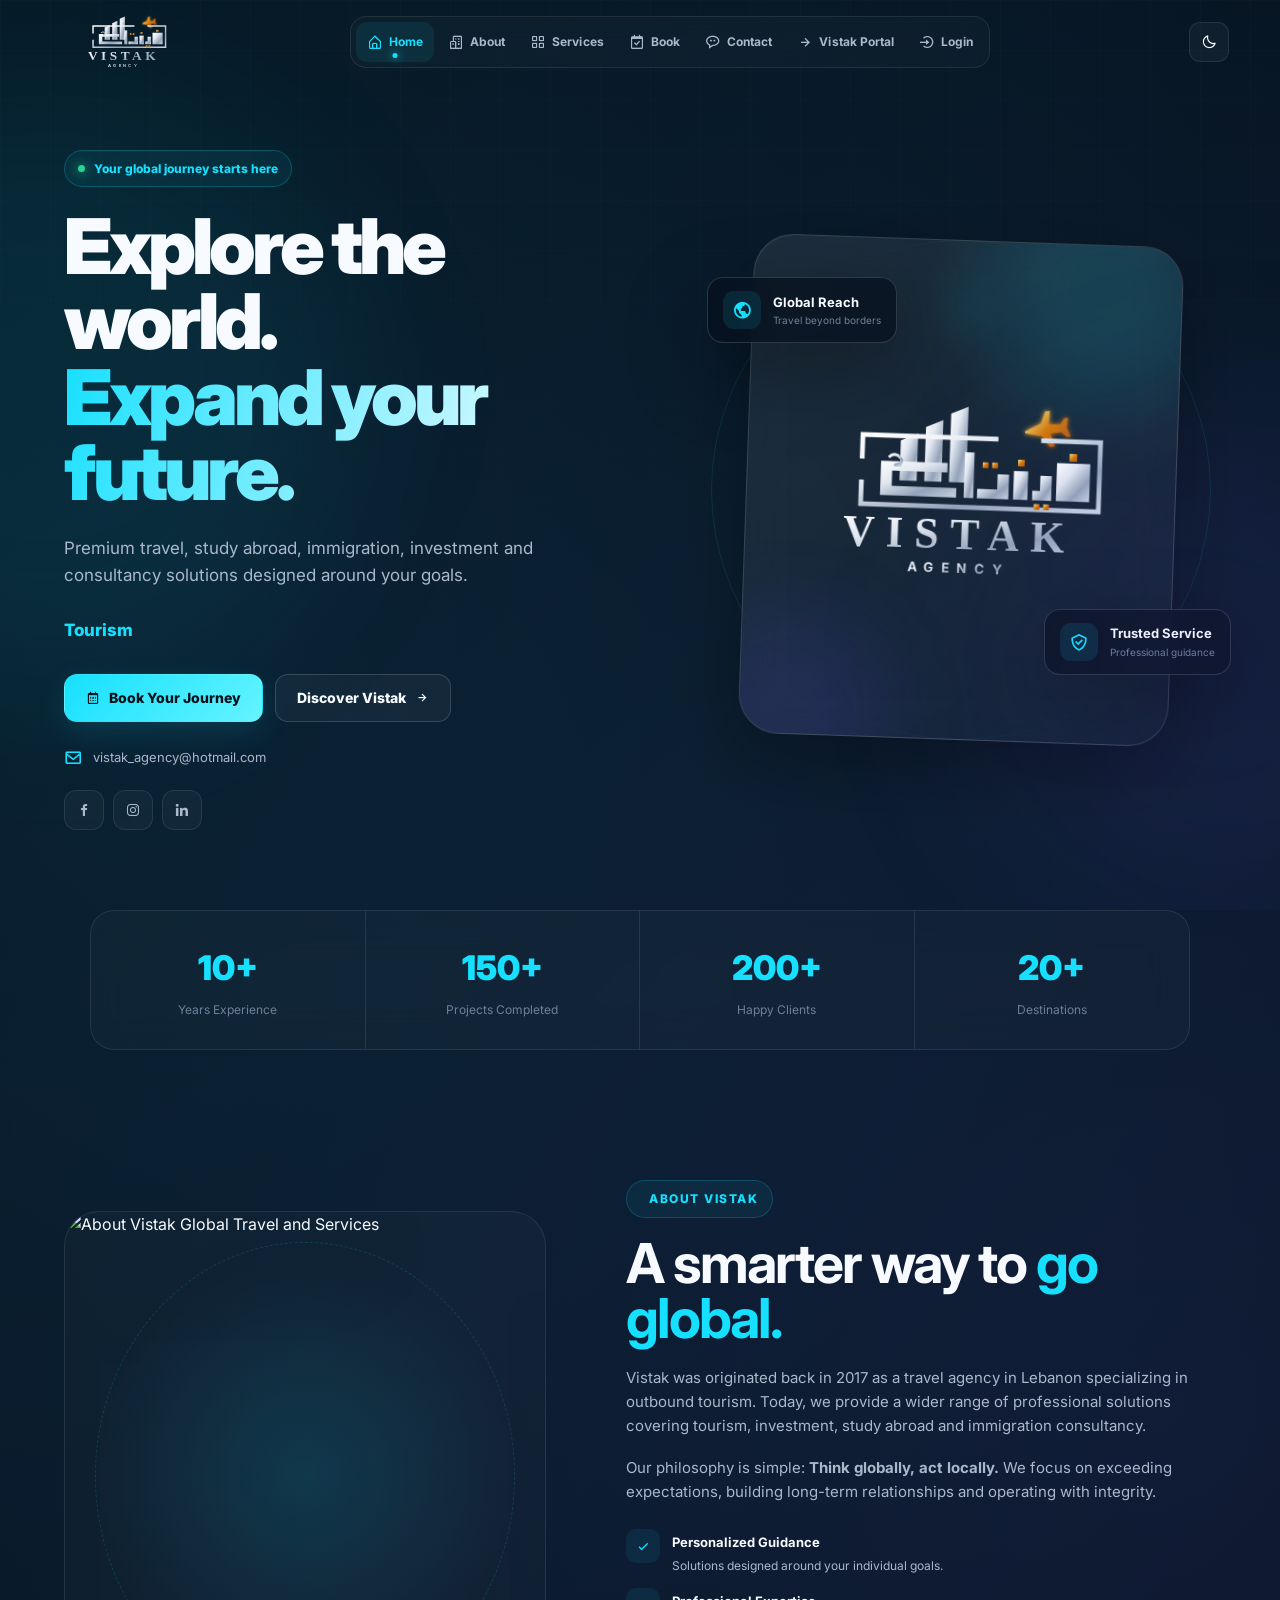
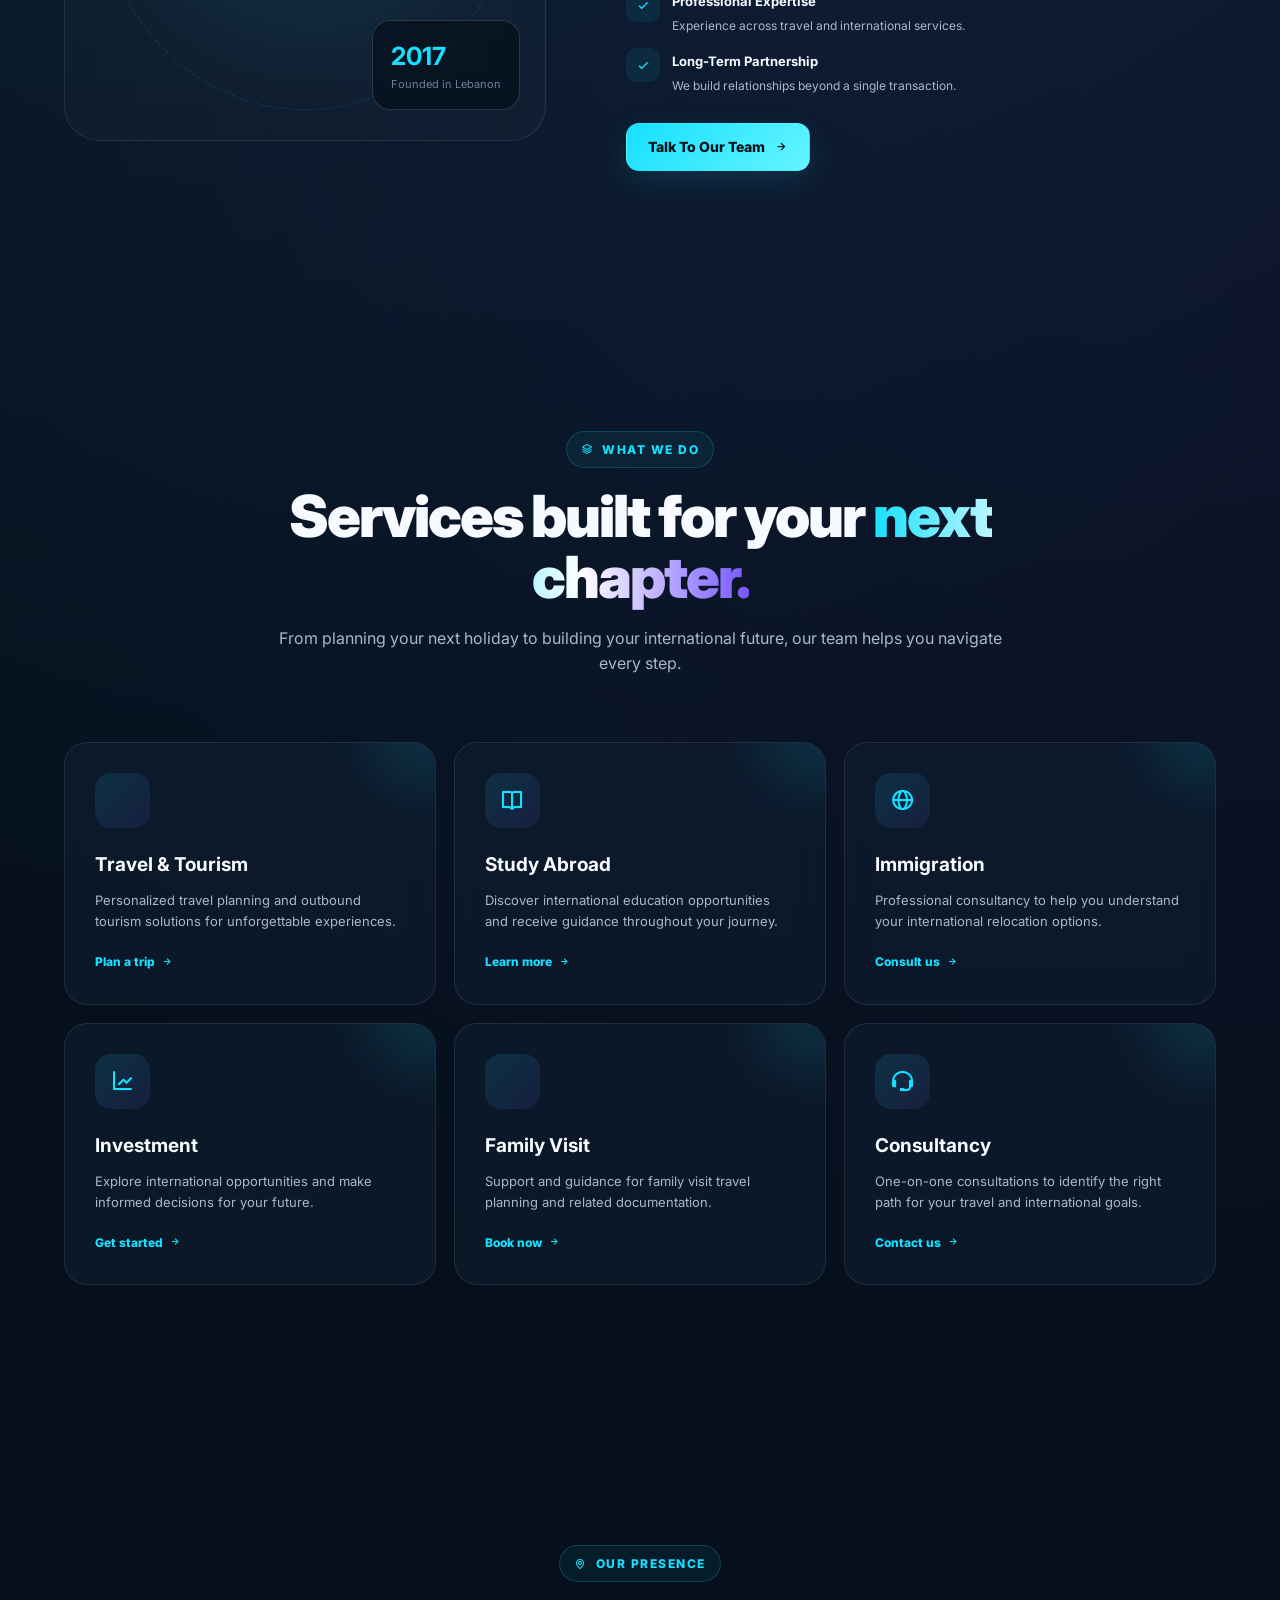
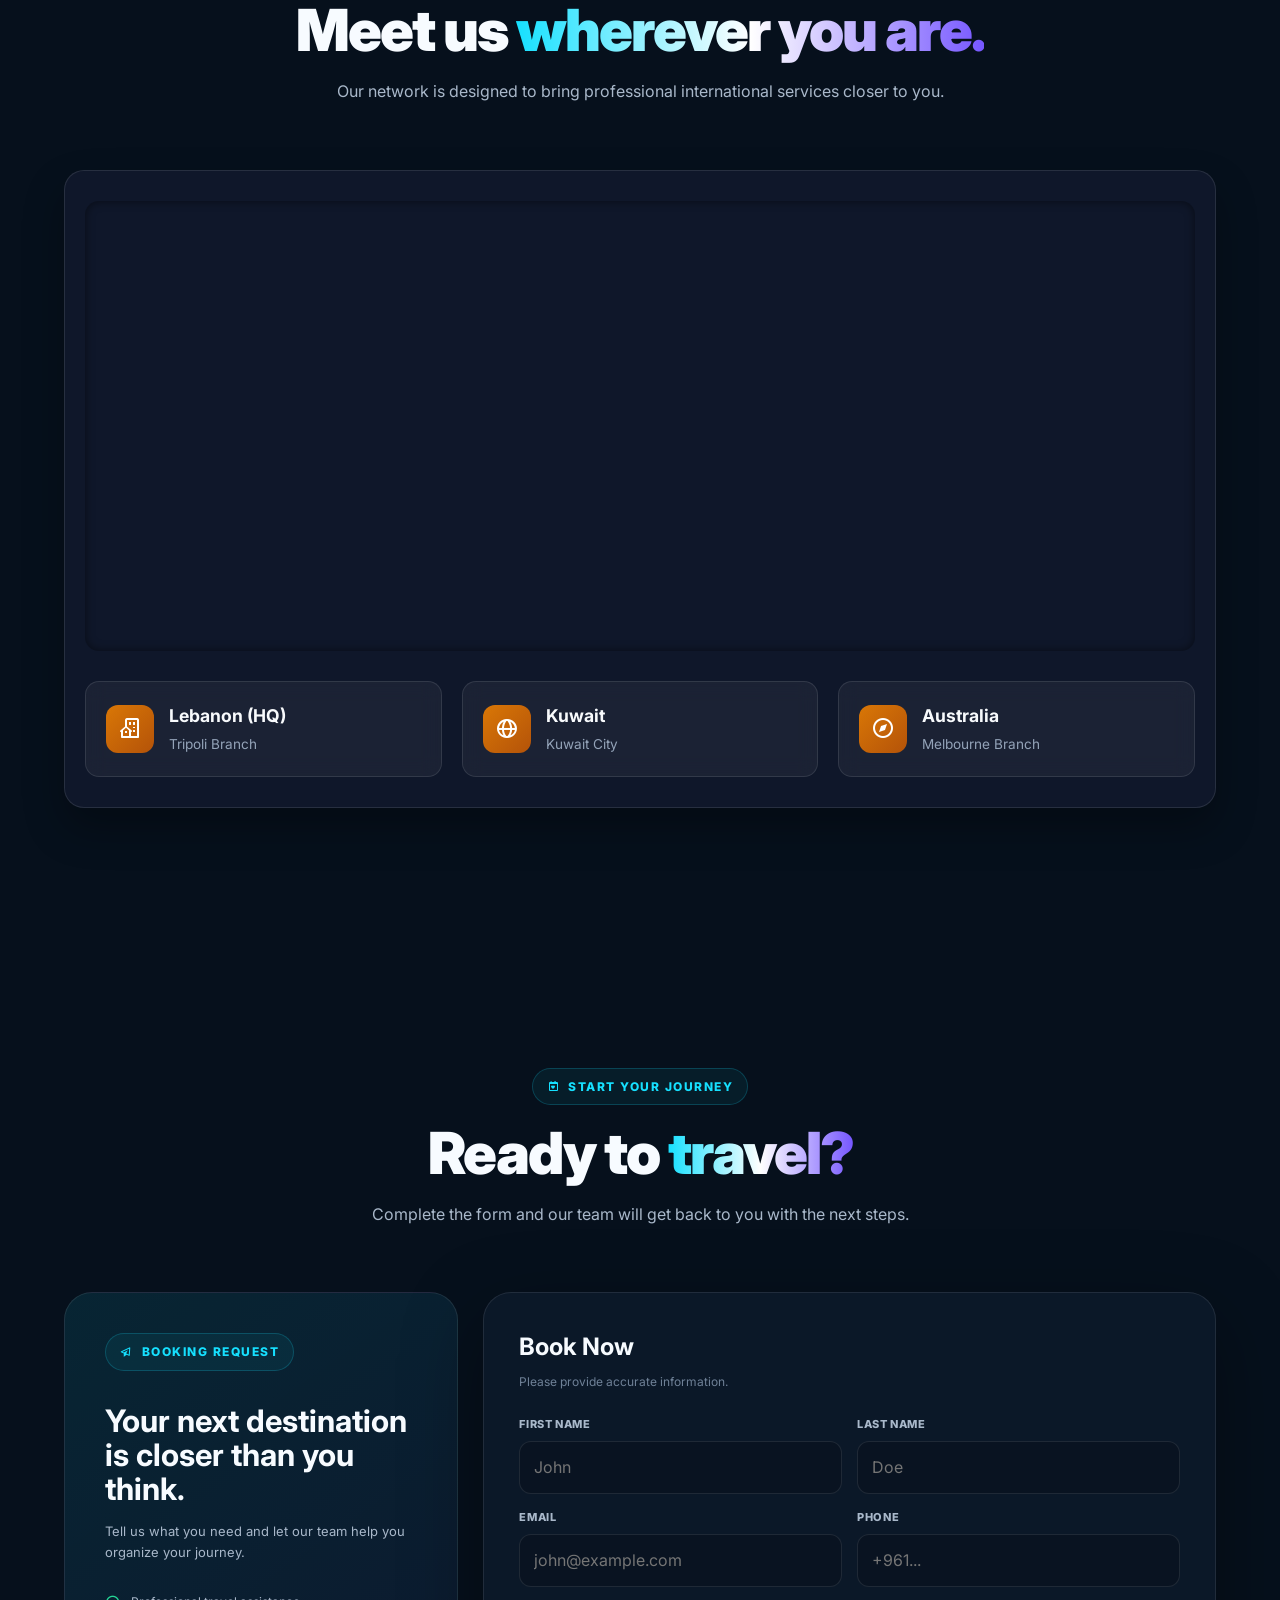
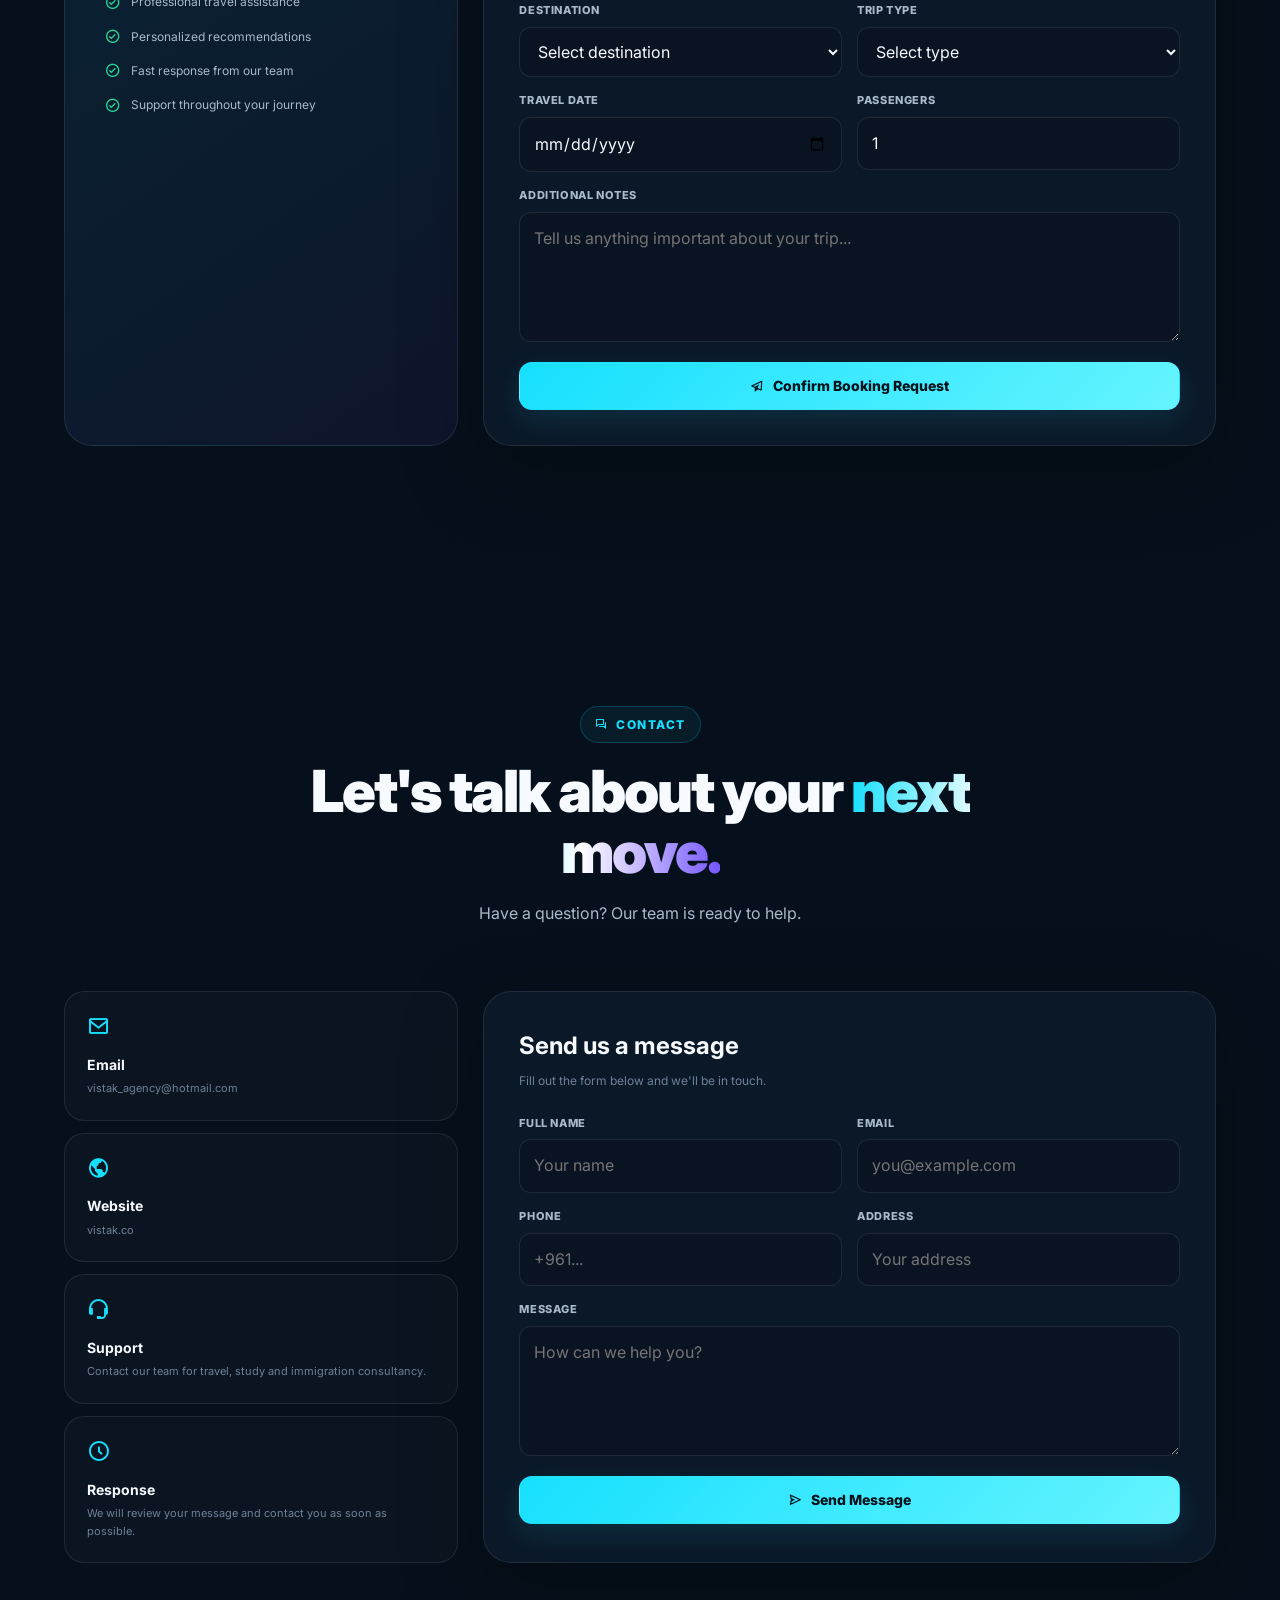
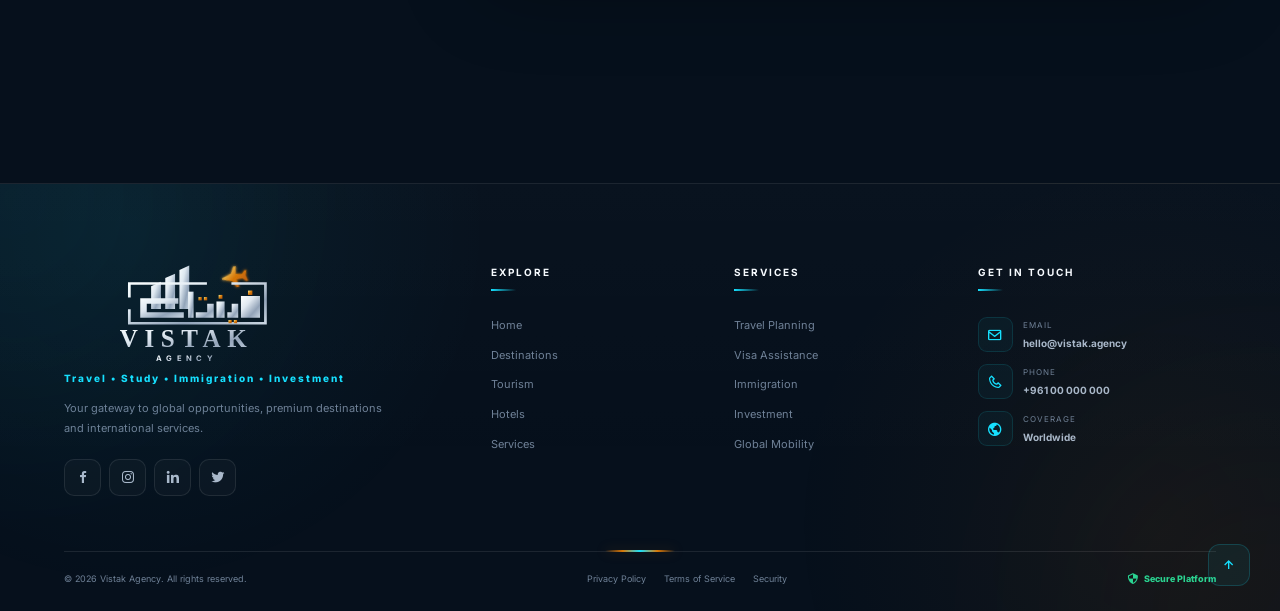
==== commit 5a0e5306: "Update index.html" ====
--- a/index.html
+++ b/index.html
@@ -10,8 +10,8 @@
 
     <!-- Icons -->
     <link href="https://unpkg.com/boxicons@2.1.4/css/boxicons.min.css" rel="stylesheet">
-        <link rel="stylesheet" href="https://unpkg.com/leaflet@1.9.4/dist/leaflet.css" />
-        <script src="https://unpkg.com/leaflet@1.9.4/dist/leaflet.js"></script>
+    <link rel="stylesheet" href="https://unpkg.com/leaflet@1.9.4/dist/leaflet.css" />
+    <script src="https://unpkg.com/leaflet@1.9.4/dist/leaflet.js"></script>
 
     <!-- Favicon -->
     <link rel="icon" type="image/png"
@@ -317,253 +317,254 @@
             font-weight: 700;
             transition: var(--transition);
         }
-         /* =========================================================
+
+        /* =========================================================
                HEADER REFINED
                تصميم متناسق للـ Header بدون تعارض مع الـ CSS الأساسي
                ========================================================= */
 
-            #header {
-                height: var(--header-height);
-            }
-
+        #header {
+            height: var(--header-height);
+        }
+
+        #header .header-inner {
+            width: min(1240px, 92%);
+            min-height: var(--header-height);
+            margin-inline: auto;
+            padding: 0;
+            display: grid;
+            grid-template-columns: 170px minmax(0, 1fr) 110px;
+            align-items: center;
+            column-gap: 22px;
+        }
+
+        /* Logo */
+        #header .logo {
+            width: 145px;
+            height: 58px;
+            display: flex;
+            align-items: center;
+            justify-content: flex-start;
+            flex: 0 0 auto;
+            text-decoration: none;
+        }
+
+        #header .logo-svg {
+            width: 145px;
+            height: 58px;
+            display: block;
+            overflow: visible;
+        }
+
+        /* Navigation */
+        #header nav {
+            min-width: 0;
+            display: flex;
+            justify-content: center;
+        }
+
+        #header .navlist {
+            display: flex;
+            align-items: center;
+            justify-content: center;
+            gap: 3px;
+            margin: 0;
+            padding: 5px;
+            border: 1px solid var(--border);
+            border-radius: 16px;
+            background: rgba(255, 255, 255, .025);
+            backdrop-filter: blur(12px);
+            -webkit-backdrop-filter: blur(12px);
+        }
+
+        #header .navlist>li {
+            display: flex;
+            align-items: center;
+        }
+
+        #header .navlist a {
+            min-height: 40px;
+            padding: 8px 11px;
+            border-radius: 11px;
+            gap: 6px;
+            white-space: nowrap;
+            font-size: 12px;
+            font-weight: 700;
+            letter-spacing: .05px;
+        }
+
+        #header .navlist a i {
+            font-size: 16px;
+            line-height: 1;
+        }
+
+        #header .navlist a:hover,
+        #header .navlist a.active {
+            background: rgba(22, 224, 255, .08);
+        }
+
+        #header .navlist a.active::after {
+            bottom: 4px;
+            width: 5px;
+            height: 5px;
+        }
+
+        /* Login item */
+        #header .nav-auth {
+            display: flex;
+            align-items: center;
+            gap: 5px;
+        }
+
+        #header .nav-auth .auth-user {
+            max-width: 85px;
+        }
+
+        /* Right-side actions */
+        #header .header-actions {
+            display: flex;
+            align-items: center;
+            justify-content: flex-end;
+            gap: 8px;
+        }
+
+        #header .icon-btn {
+            width: 40px;
+            height: 40px;
+            flex: 0 0 40px;
+            border-radius: 11px;
+        }
+
+        /* Mobile */
+        @media (max-width: 1100px) {
             #header .header-inner {
-                width: min(1240px, 92%);
-                min-height: var(--header-height);
-                margin-inline: auto;
-                padding: 0;
-                display: grid;
-                grid-template-columns: 170px minmax(0, 1fr) 110px;
-                align-items: center;
-                column-gap: 22px;
-            }
-
-            /* Logo */
-            #header .logo {
-                width: 145px;
-                height: 58px;
+                grid-template-columns: 150px minmax(0, 1fr) 96px;
+                column-gap: 12px;
+            }
+
+            #header .logo,
+            #header .logo-svg {
+                width: 130px;
+            }
+
+            #header .navlist {
+                gap: 1px;
+                padding: 4px;
+            }
+
+            #header .navlist a {
+                padding-inline: 8px;
+                font-size: 11px;
+            }
+
+            #header .navlist a i {
+                font-size: 15px;
+            }
+        }
+
+        @media (max-width: 900px) {
+            #header .header-inner {
+                width: min(94%, 1240px);
                 display: flex;
-                align-items: center;
+                justify-content: space-between;
+                gap: 12px;
+            }
+
+            #header .logo,
+            #header .logo-svg {
+                width: 132px;
+                height: 54px;
+            }
+
+            #header nav {
+                display: block;
+                min-width: 0;
+            }
+
+            #header .navlist {
+                position: fixed;
+                top: var(--header-height);
+                right: -100%;
+                width: min(320px, 85%);
+                height: calc(100vh - var(--header-height));
+                margin: 0;
+                padding: 25px;
+                flex-direction: column;
+                align-items: stretch;
                 justify-content: flex-start;
-                flex: 0 0 auto;
-                text-decoration: none;
-            }
-
-            #header .logo-svg {
-                width: 145px;
-                height: 58px;
-                display: block;
-                overflow: visible;
-            }
-
-            /* Navigation */
-            #header nav {
-                min-width: 0;
-                display: flex;
-                justify-content: center;
-            }
-
-            #header .navlist {
-                display: flex;
-                align-items: center;
-                justify-content: center;
-                gap: 3px;
-                margin: 0;
-                padding: 5px;
-                border: 1px solid var(--border);
-                border-radius: 16px;
-                background: rgba(255, 255, 255, .025);
-                backdrop-filter: blur(12px);
-                -webkit-backdrop-filter: blur(12px);
-            }
-
-            #header .navlist > li {
-                display: flex;
-                align-items: center;
+                gap: 6px;
+                border: 0;
+                border-left: 1px solid var(--border);
+                border-radius: 0;
+                background: rgba(5, 15, 27, .97);
+                backdrop-filter: blur(25px);
+                -webkit-backdrop-filter: blur(25px);
+                transition: .4s ease;
+                overflow-y: auto;
+            }
+
+            body.light-theme #header .navlist {
+                background: rgba(255, 255, 255, .97);
+            }
+
+            #header .navlist.open {
+                right: 0;
+            }
+
+            #header .navlist>li {
+                width: 100%;
             }
 
             #header .navlist a {
-                min-height: 40px;
-                padding: 8px 11px;
-                border-radius: 11px;
-                gap: 6px;
-                white-space: nowrap;
-                font-size: 12px;
-                font-weight: 700;
-                letter-spacing: .05px;
-            }
-
-            #header .navlist a i {
-                font-size: 16px;
-                line-height: 1;
-            }
-
-            #header .navlist a:hover,
-            #header .navlist a.active {
-                background: rgba(22, 224, 255, .08);
-            }
-
-            #header .navlist a.active::after {
-                bottom: 4px;
-                width: 5px;
-                height: 5px;
-            }
-
-            /* Login item */
+                width: 100%;
+                min-height: 48px;
+                padding: 13px 14px;
+                justify-content: flex-start;
+                font-size: 14px;
+                border-radius: 12px;
+            }
+
             #header .nav-auth {
-                display: flex;
-                align-items: center;
-                gap: 5px;
+                width: 100%;
             }
 
             #header .nav-auth .auth-user {
-                max-width: 85px;
-            }
-
-            /* Right-side actions */
+                max-width: 120px;
+            }
+
             #header .header-actions {
-                display: flex;
-                align-items: center;
-                justify-content: flex-end;
-                gap: 8px;
+                gap: 7px;
             }
 
             #header .icon-btn {
                 width: 40px;
                 height: 40px;
-                flex: 0 0 40px;
-                border-radius: 11px;
-            }
-
-            /* Mobile */
-            @media (max-width: 1100px) {
-                #header .header-inner {
-                    grid-template-columns: 150px minmax(0, 1fr) 96px;
-                    column-gap: 12px;
-                }
-
-                #header .logo,
-                #header .logo-svg {
-                    width: 130px;
-                }
-
-                #header .navlist {
-                    gap: 1px;
-                    padding: 4px;
-                }
-
-                #header .navlist a {
-                    padding-inline: 8px;
-                    font-size: 11px;
-                }
-
-                #header .navlist a i {
-                    font-size: 15px;
-                }
-            }
-
-            @media (max-width: 900px) {
-                #header .header-inner {
-                    width: min(94%, 1240px);
-                    display: flex;
-                    justify-content: space-between;
-                    gap: 12px;
-                }
-
-                #header .logo,
-                #header .logo-svg {
-                    width: 132px;
-                    height: 54px;
-                }
-
-                #header nav {
-                    display: block;
-                    min-width: 0;
-                }
-
-                #header .navlist {
-                    position: fixed;
-                    top: var(--header-height);
-                    right: -100%;
-                    width: min(320px, 85%);
-                    height: calc(100vh - var(--header-height));
-                    margin: 0;
-                    padding: 25px;
-                    flex-direction: column;
-                    align-items: stretch;
-                    justify-content: flex-start;
-                    gap: 6px;
-                    border: 0;
-                    border-left: 1px solid var(--border);
-                    border-radius: 0;
-                    background: rgba(5, 15, 27, .97);
-                    backdrop-filter: blur(25px);
-                    -webkit-backdrop-filter: blur(25px);
-                    transition: .4s ease;
-                    overflow-y: auto;
-                }
-
-                body.light-theme #header .navlist {
-                    background: rgba(255, 255, 255, .97);
-                }
-
-                #header .navlist.open {
-                    right: 0;
-                }
-
-                #header .navlist > li {
-                    width: 100%;
-                }
-
-                #header .navlist a {
-                    width: 100%;
-                    min-height: 48px;
-                    padding: 13px 14px;
-                    justify-content: flex-start;
-                    font-size: 14px;
-                    border-radius: 12px;
-                }
-
-                #header .nav-auth {
-                    width: 100%;
-                }
-
-                #header .nav-auth .auth-user {
-                    max-width: 120px;
-                }
-
-                #header .header-actions {
-                    gap: 7px;
-                }
-
-                #header .icon-btn {
-                    width: 40px;
-                    height: 40px;
-                    flex-basis: 40px;
-                }
-            }
-
-            @media (max-width: 480px) {
-                #header .header-inner {
-                    width: calc(100% - 28px);
-                }
-
-                #header .logo,
-                #header .logo-svg {
-                    width: 118px;
-                    height: 50px;
-                }
-
-                #header .header-actions {
-                    gap: 5px;
-                }
-
-                #header .icon-btn {
-                    width: 38px;
-                    height: 38px;
-                    flex-basis: 38px;
-                }
-            }
-   
+                flex-basis: 40px;
+            }
+        }
+
+        @media (max-width: 480px) {
+            #header .header-inner {
+                width: calc(100% - 28px);
+            }
+
+            #header .logo,
+            #header .logo-svg {
+                width: 118px;
+                height: 50px;
+            }
+
+            #header .header-actions {
+                gap: 5px;
+            }
+
+            #header .icon-btn {
+                width: 38px;
+                height: 38px;
+                flex-basis: 38px;
+            }
+        }
+
 
         .navlist a:hover,
         .navlist a.active {
@@ -2027,8 +2028,7 @@
             aspect-ratio: 450 / 200;
             overflow: visible;
             filter:
-                drop-shadow(0 0 16px rgba(22, 224, 255, .10))
-                drop-shadow(0 10px 35px rgba(0, 0, 0, .25));
+                drop-shadow(0 0 16px rgba(22, 224, 255, .10)) drop-shadow(0 10px 35px rgba(0, 0, 0, .25));
             transform-origin: center;
             animation: loaderPulse 1.8s ease-in-out infinite;
         }
@@ -2039,6 +2039,7 @@
         }
 
         @keyframes loaderPulse {
+
             0%,
             100% {
                 opacity: .72;
@@ -2096,6 +2097,7 @@
         }
 
         @media (prefers-reduced-motion: reduce) {
+
             .page-loader .logo-svg,
             .page-loader::after {
                 animation: none;
@@ -2465,90 +2467,828 @@
                 transition-duration: .01ms !important;
             }
         }
-  
-              .branches-container {
-                position: relative;
-                background: #0f172a;
-                border-radius: 20px;
-                padding: 30px 20px;
-                overflow: hidden;
-                box-shadow: 0 20px 40px rgba(0, 0, 0, 0.3);
-                border: 1px solid rgba(255, 255, 255, 0.1);
-            }
-
-            /* حاوية الخريطة الحقيقية */
-            #realMap {
-                width: 100%;
-                height: 450px;
-                border-radius: 14px;
-                box-shadow: inset 0 0 10px rgba(0, 0, 0, 0.5);
-                z-index: 1;
-            }
-
-            /* تخصيص مظهر النوافذ المنبثقة على الخريطة */
-            .leaflet-popup-content-wrapper {
-                background: #1e293b;
-                color: #fff;
-                border: 1px solid #d97706;
-                border-radius: 10px;
-            }
-
-            .leaflet-popup-tip {
-                background: #1e293b;
-            }
-
-            .branches-grid {
-                display: grid;
-                grid-template-columns: repeat(auto-fit, minmax(240px, 1fr));
-                gap: 20px;
-                margin-top: 30px;
-            }
-
-            .branch-card {
-                background: rgba(255, 255, 255, 0.05);
-                backdrop-filter: blur(10px);
-                border: 1px solid rgba(255, 255, 255, 0.1);
-                border-radius: 14px;
-                padding: 20px;
-                color: #fff;
-                transition: all 0.3s ease;
-                display: flex;
-                align-items: center;
-                gap: 15px;
-                cursor: pointer;
-            }
-
-            .branch-card:hover {
-                background: rgba(217, 119, 6, 0.15);
-                border-color: #d97706;
-                transform: translateY(-5px);
-            }
-
-            .branch-icon {
-                width: 48px;
-                height: 48px;
-                background: linear-gradient(135deg, #d97706, #b45309);
-                border-radius: 12px;
-                display: flex;
-                align-items: center;
-                justify-content: center;
-                font-size: 24px;
-                color: #fff;
-                flex-shrink: 0;
-            }
-
-            .branch-info h4 {
-                margin: 0 0 4px 0;
-                font-size: 1.1rem;
-                color: #f8fafc;
-            }
-
-            .branch-info p {
-                margin: 0;
-                font-size: 0.85rem;
-                color: #94a3b8;
-            }
-            </style>
+
+        .branches-container {
+            position: relative;
+            background: #0f172a;
+            border-radius: 20px;
+            padding: 30px 20px;
+            overflow: hidden;
+            box-shadow: 0 20px 40px rgba(0, 0, 0, 0.3);
+            border: 1px solid rgba(255, 255, 255, 0.1);
+        }
+
+        /* حاوية الخريطة الحقيقية */
+        #realMap {
+            width: 100%;
+            height: 450px;
+            border-radius: 14px;
+            box-shadow: inset 0 0 10px rgba(0, 0, 0, 0.5);
+            z-index: 1;
+        }
+
+        /* تخصيص مظهر النوافذ المنبثقة على الخريطة */
+        .leaflet-popup-content-wrapper {
+            background: #1e293b;
+            color: #fff;
+            border: 1px solid #d97706;
+            border-radius: 10px;
+        }
+
+        .leaflet-popup-tip {
+            background: #1e293b;
+        }
+
+        .branches-grid {
+            display: grid;
+            grid-template-columns: repeat(auto-fit, minmax(240px, 1fr));
+            gap: 20px;
+            margin-top: 30px;
+        }
+
+        .branch-card {
+            background: rgba(255, 255, 255, 0.05);
+            backdrop-filter: blur(10px);
+            border: 1px solid rgba(255, 255, 255, 0.1);
+            border-radius: 14px;
+            padding: 20px;
+            color: #fff;
+            transition: all 0.3s ease;
+            display: flex;
+            align-items: center;
+            gap: 15px;
+            cursor: pointer;
+        }
+
+        .branch-card:hover {
+            background: rgba(217, 119, 6, 0.15);
+            border-color: #d97706;
+            transform: translateY(-5px);
+        }
+
+        .branch-icon {
+            width: 48px;
+            height: 48px;
+            background: linear-gradient(135deg, #d97706, #b45309);
+            border-radius: 12px;
+            display: flex;
+            align-items: center;
+            justify-content: center;
+            font-size: 24px;
+            color: #fff;
+            flex-shrink: 0;
+        }
+
+        .branch-info h4 {
+            margin: 0 0 4px 0;
+            font-size: 1.1rem;
+            color: #f8fafc;
+        }
+
+        .branch-info p {
+            margin: 0;
+            font-size: 0.85rem;
+            color: #94a3b8;
+        }
+
+        /* =========================================================
+   VISTAK FOOTER V2
+   PREMIUM / LUXURY / ENTERPRISE
+   ========================================================= */
+
+        .vistak-footer-v2 {
+
+            position: relative;
+
+            margin-top: 90px;
+
+            padding: 75px 0 25px;
+
+            overflow: hidden;
+
+            background:
+                radial-gradient(circle at 10% 10%,
+                    rgba(22, 224, 255, .055),
+                    transparent 30%),
+                radial-gradient(circle at 90% 80%,
+                    rgba(217, 119, 6, .055),
+                    transparent 30%),
+                linear-gradient(180deg,
+                    rgba(255, 255, 255, .015),
+                    transparent 70%);
+
+            border-top: 1px solid var(--border);
+
+        }
+
+
+        /* =========================================================
+   BACKGROUND GLOW
+   ========================================================= */
+
+        .footer-v2-glow {
+
+            position: absolute;
+
+            width: 350px;
+            height: 350px;
+
+            border-radius: 50%;
+
+            filter: blur(120px);
+
+            opacity: .06;
+
+            pointer-events: none;
+
+        }
+
+
+        .footer-v2-glow-1 {
+
+            left: -160px;
+            top: -160px;
+
+            background: var(--primary);
+
+        }
+
+
+        .footer-v2-glow-2 {
+
+            right: -160px;
+            bottom: -180px;
+
+            background: #d97706;
+
+        }
+
+
+        /* =========================================================
+   MAIN GRID
+   ========================================================= */
+
+        .footer-v2-main {
+
+            display: grid;
+
+            grid-template-columns:
+                2fr 1fr 1fr 1.3fr;
+
+            gap: 60px;
+
+            padding-bottom: 55px;
+
+        }
+
+
+        /* =========================================================
+   BRAND
+   ========================================================= */
+
+        .footer-v2-brand {
+
+            max-width: 390px;
+
+        }
+
+
+        .footer-v2-logo {
+
+            display: block;
+
+            width: 245px;
+
+            text-decoration: none;
+
+            transition:
+                transform .35s ease,
+                filter .35s ease;
+
+        }
+
+
+        .footer-v2-logo:hover {
+
+            transform: translateY(-4px);
+
+            filter:
+                drop-shadow(0 10px 25px rgba(22, 224, 255, .12));
+
+        }
+
+
+        .footer-v2-logo svg {
+
+            display: block;
+
+            width: 100%;
+
+            height: auto;
+
+        }
+
+
+        /* =========================================================
+   TAGLINE
+   ========================================================= */
+
+        .footer-v2-tagline {
+
+            margin-top: 2px;
+
+            font-size: 10px;
+
+            font-weight: 800;
+
+            letter-spacing: 2px;
+
+            color: var(--primary);
+
+        }
+
+
+        .footer-v2-description {
+
+            max-width: 330px;
+
+            margin-top: 13px;
+
+            font-size: 11px;
+
+            line-height: 1.8;
+
+            color: var(--text-muted);
+
+        }
+
+
+        /* =========================================================
+   SOCIAL
+   ========================================================= */
+
+        .footer-v2-social {
+
+            display: flex;
+
+            gap: 8px;
+
+            margin-top: 20px;
+
+        }
+
+
+        .footer-v2-social a {
+
+            width: 37px;
+            height: 37px;
+
+            display: grid;
+
+            place-items: center;
+
+            border-radius: 10px;
+
+            color: var(--text-secondary);
+
+            background:
+                rgba(255, 255, 255, .025);
+
+            border: 1px solid var(--border);
+
+            text-decoration: none;
+
+            transition:
+                .25s ease;
+
+        }
+
+
+        .footer-v2-social a:hover {
+
+            color: var(--primary);
+
+            border-color:
+                rgba(22, 224, 255, .35);
+
+            background:
+                rgba(22, 224, 255, .06);
+
+            transform:
+                translateY(-4px);
+
+            box-shadow:
+                0 10px 25px rgba(22, 224, 255, .08);
+
+        }
+
+
+        /* =========================================================
+   COLUMNS
+   ========================================================= */
+
+        .footer-v2-column {
+
+            display: flex;
+
+            flex-direction: column;
+
+            gap: 12px;
+
+        }
+
+
+        .footer-v2-column h4 {
+
+            margin: 5px 0 14px;
+
+            font-size: 10px;
+
+            letter-spacing: 2px;
+
+            text-transform: uppercase;
+
+            color: var(--text);
+
+        }
+
+
+        .footer-v2-column h4::after {
+
+            content: "";
+
+            display: block;
+
+            width: 25px;
+
+            height: 2px;
+
+            margin-top: 9px;
+
+            background:
+                linear-gradient(90deg,
+                    var(--primary),
+                    transparent);
+
+        }
+
+
+        .footer-v2-column>a {
+
+            position: relative;
+
+            width: fit-content;
+
+            font-size: 11px;
+
+            color: var(--text-muted);
+
+            text-decoration: none;
+
+            transition:
+                .25s ease;
+
+        }
+
+
+        .footer-v2-column>a::before {
+
+            content: "";
+
+            position: absolute;
+
+            left: 0;
+
+            bottom: -3px;
+
+            width: 0;
+
+            height: 1px;
+
+            background: var(--primary);
+
+            transition: .25s ease;
+
+        }
+
+
+        .footer-v2-column>a:hover {
+
+            color: var(--text);
+
+            transform: translateX(4px);
+
+        }
+
+
+        .footer-v2-column>a:hover::before {
+
+            width: 100%;
+
+        }
+
+
+        /* =========================================================
+   CONTACT
+   ========================================================= */
+
+        .footer-v2-contact-item {
+
+            display: flex;
+
+            align-items: center;
+
+            gap: 10px;
+
+        }
+
+
+        .footer-v2-contact-item>i {
+
+            width: 35px;
+            height: 35px;
+
+            display: grid;
+
+            place-items: center;
+
+            flex-shrink: 0;
+
+            border-radius: 9px;
+
+            color: var(--primary);
+
+            background:
+                rgba(22, 224, 255, .045);
+
+            border:
+                1px solid rgba(22, 224, 255, .12);
+
+            font-size: 16px;
+
+        }
+
+
+        .footer-v2-contact-item span {
+
+            display: block;
+
+            margin-bottom: 3px;
+
+            font-size: 8px;
+
+            text-transform: uppercase;
+
+            letter-spacing: 1px;
+
+            color: var(--text-muted);
+
+        }
+
+
+        .footer-v2-contact-item strong {
+
+            display: block;
+
+            font-size: 10px;
+
+            color: var(--text-secondary);
+
+        }
+
+
+        /* =========================================================
+   DIVIDER
+   ========================================================= */
+
+        .footer-v2-divider {
+
+            position: relative;
+
+            height: 1px;
+
+            margin-bottom: 20px;
+
+            background: var(--border);
+
+        }
+
+
+        .footer-v2-divider span {
+
+            position: absolute;
+
+            left: 50%;
+
+            top: 50%;
+
+            width: 70px;
+
+            height: 2px;
+
+            transform:
+                translate(-50%, -50%);
+
+            background:
+                linear-gradient(90deg,
+                    transparent,
+                    #d97706,
+                    var(--primary),
+                    #d97706,
+                    transparent);
+
+            box-shadow:
+                0 0 12px rgba(217, 119, 6, .25);
+
+        }
+
+
+        /* =========================================================
+   BOTTOM
+   ========================================================= */
+
+        .footer-v2-bottom {
+
+            display: flex;
+
+            align-items: center;
+
+            justify-content: space-between;
+
+            gap: 20px;
+
+            font-size: 9px;
+
+            color: var(--text-muted);
+
+        }
+
+
+        .footer-v2-copy {
+
+            white-space: nowrap;
+
+        }
+
+
+        .footer-v2-bottom-links {
+
+            display: flex;
+
+            align-items: center;
+
+            gap: 18px;
+
+        }
+
+
+        .footer-v2-bottom-links a {
+
+            color: var(--text-muted);
+
+            text-decoration: none;
+
+            transition: .2s ease;
+
+        }
+
+
+        .footer-v2-bottom-links a:hover {
+
+            color: var(--primary);
+
+        }
+
+
+        .footer-v2-secure {
+
+            display: inline-flex;
+
+            align-items: center;
+
+            gap: 5px;
+
+            color: var(--success);
+
+            font-weight: 800;
+
+        }
+
+
+        .footer-v2-secure i {
+
+            font-size: 13px;
+
+        }
+
+
+        /* =========================================================
+   BACK TO TOP
+   ========================================================= */
+
+        .footer-v2-back-top {
+
+            position: absolute !important;
+
+            right: 30px;
+
+            bottom: 25px;
+
+            width: 42px;
+
+            height: 42px;
+
+            display: grid;
+
+            place-items: center;
+
+            border-radius: 12px;
+
+            color: var(--primary);
+
+            background:
+                rgba(22, 224, 255, .055);
+
+            border:
+                1px solid rgba(22, 224, 255, .18);
+
+            text-decoration: none;
+
+            transition: .3s ease;
+
+        }
+
+
+        .footer-v2-back-top:hover {
+
+            transform:
+                translateY(-5px);
+
+            background:
+                rgba(22, 224, 255, .10);
+
+            box-shadow:
+                0 10px 30px rgba(22, 224, 255, .12);
+
+        }
+
+
+        /* =========================================================
+   RTL
+   ========================================================= */
+
+        body.rtl-mode .footer-v2-column>a:hover {
+
+            transform:
+                translateX(-4px);
+
+        }
+
+
+        body.rtl-mode .footer-v2-back-top {
+
+            right: auto;
+
+            left: 30px;
+
+        }
+
+
+        /* =========================================================
+   TABLET
+   ========================================================= */
+
+        @media (max-width: 950px) {
+
+            .footer-v2-main {
+
+                grid-template-columns:
+                    1.5fr 1fr 1fr;
+
+                gap: 40px;
+
+            }
+
+            .footer-v2-brand {
+
+                grid-column: 1 / -1;
+
+                max-width: 600px;
+
+            }
+
+        }
+
+
+        /* =========================================================
+   MOBILE
+   ========================================================= */
+
+        @media (max-width: 650px) {
+
+            .vistak-footer-v2 {
+
+                margin-top: 65px;
+
+                padding-top: 55px;
+
+            }
+
+
+            .footer-v2-main {
+
+                grid-template-columns: 1fr 1fr;
+
+                gap: 35px 25px;
+
+            }
+
+
+            .footer-v2-brand {
+
+                grid-column: 1 / -1;
+
+            }
+
+
+            .footer-v2-logo {
+
+                width: 220px;
+
+            }
+
+
+            .footer-v2-bottom {
+
+                flex-direction: column;
+
+                align-items: flex-start;
+
+                padding-right: 50px;
+
+            }
+
+
+            .footer-v2-bottom-links {
+
+                flex-wrap: wrap;
+
+                gap: 12px;
+
+            }
+
+
+            .footer-v2-back-top {
+
+                right: 15px;
+
+                bottom: 18px;
+
+            }
+
+        }
+
+
+        /* =========================================================
+   SMALL MOBILE
+   ========================================================= */
+
+        @media (max-width: 430px) {
+
+            .footer-v2-main {
+
+                grid-template-columns: 1fr;
+
+            }
+
+
+            .footer-v2-brand {
+
+                grid-column: auto;
+
+            }
+
+
+            .footer-v2-column {
+
+                padding-top: 20px;
+
+                border-top:
+                    1px solid var(--border);
+
+            }
+
+
+            .footer-v2-copy {
+
+                white-space: normal;
+
+                line-height: 1.7;
+
+            }
+
+        }
+    </style>
 </head>
 
 <body>
@@ -3878,33 +4618,425 @@
      FOOTER
      ========================================================= -->
 
-    <footer>
-
-        <div class="container footer-inner">
-
-            <div class="footer-brand">
-
-                <img src="https://vistak.co/wp-content/uploads/elementor/thumbs/Mask-group-2023-01-05T190619.602-78prqkfjr2p9lghzmxnl3zlzvs04odujirol7dmcjvk.png"
-                    alt="Vistak">
-
-                <p>
-                    Travel • Study • Immigration • Investment
-                </p>
+    <!-- =========================================================
+     VISTAK PREMIUM FOOTER — VERSION 2
+     ========================================================= -->
+
+    <footer class="vistak-footer-v2">
+
+        <div class="footer-v2-glow footer-v2-glow-1"></div>
+        <div class="footer-v2-glow footer-v2-glow-2"></div>
+
+        <div class="container">
+
+            <!-- MAIN FOOTER -->
+            <div class="footer-v2-main">
+
+                <!-- BRAND -->
+                <div class="footer-v2-brand">
+
+                    <a href="#home" class="footer-v2-logo">
+
+                        <!-- YOUR ORIGINAL VISTAK LOGO -->
+                        <svg class="logo-svg" viewBox="0 0 450 200" xmlns="http://www.w3.org/2000/svg">
+
+                            <defs>
+
+                                <linearGradient id="footerSilverV2" x1="0%" y1="0%" x2="100%" y2="100%">
+
+                                    <stop offset="0%" stop-color="#ffffff" />
+                                    <stop offset="35%" stop-color="#e2e8f0" />
+                                    <stop offset="70%" stop-color="#94a3b8" />
+                                    <stop offset="100%" stop-color="#cbd5e1" />
+
+                                </linearGradient>
+
+                                <linearGradient id="footerGoldV2" x1="0%" y1="0%" x2="100%" y2="100%">
+
+                                    <stop offset="0%" stop-color="#fef08a" />
+                                    <stop offset="50%" stop-color="#d97706" />
+                                    <stop offset="100%" stop-color="#b45309" />
+
+                                </linearGradient>
+
+                                <filter id="footerGlowV2" x="-30%" y="-30%" width="160%" height="160%">
+
+                                    <feGaussianBlur stdDeviation="3" result="blur" />
+
+                                    <feComposite in="SourceGraphic" in2="blur" operator="over" />
+
+                                </filter>
+
+                            </defs>
+
+
+                            <!-- ARCHITECTURAL TOWERS -->
+
+                            <g fill="url(#footerSilverV2)">
+
+                                <polygon points="160,50 178,42 178,92 160,92" />
+                                <polygon points="186,35 204,27 204,92 186,92" />
+                                <polygon points="212,20 230,12 230,92 212,92" />
+
+                            </g>
+
+
+                            <!-- AIRPLANE -->
+
+                            <g transform="translate(290,36) rotate(-10)" fill="url(#footerGoldV2)"
+                                filter="url(#footerGlowV2)">
+
+                                <path d="
+                                M0,0
+                                L18,-6
+                                L24,-18
+                                L29,-18
+                                L26,-4
+                                L38,-2
+                                L43,-8
+                                L47,-8
+                                L44,2
+                                L47,12
+                                L43,12
+                                L38,6
+                                L26,6
+                                L29,20
+                                L24,20
+                                L18,8
+                                L0,2 Z" />
+
+                            </g>
+
+
+                            <!-- FRAME -->
+
+                            <path d="M120 68
+                               L120 45
+                               L260 45
+                               M310 45
+                               L370 45
+                               L370 118
+                               L120 118
+                               L120 95" fill="none" stroke="url(#footerSilverV2)" stroke-width="5"
+                                stroke-linecap="square" />
+
+
+                            <!-- ARABIC LOGO -->
+
+                            <g fill="url(#footerSilverV2)">
+
+                                <path d="
+                                M335 92
+                                L350 92
+                                L350 75
+                                L335 75
+                                Z
+                                M335 108
+                                L360 108
+                                L360 68
+                                L325 68
+                                L325 108
+                                Z" />
+
+                                <rect x="338" y="58" width="8" height="8" fill="url(#footerGoldV2)" />
+
+
+                                <path d="
+                                M300 108
+                                L320 108
+                                L320 82
+                                L308 82
+                                L308 98
+                                L300 98 Z" />
+
+                                <rect x="302" y="112" width="6" height="6" fill="url(#footerGoldV2)" />
+
+                                <rect x="312" y="112" width="6" height="6" fill="url(#footerGoldV2)" />
+
+
+                                <path d="
+                                M280 108
+                                L295 108
+                                L295 78
+                                L280 78 Z" />
+
+                                <rect x="284" y="66" width="7" height="7" fill="url(#footerGoldV2)" />
+
+
+                                <path d="
+                                M242 108
+                                L275 108
+                                L275 82
+                                L263 82
+                                L263 98
+                                L242 98 Z" />
+
+                                <rect x="247" y="70" width="6" height="6" fill="url(#footerGoldV2)" />
+
+                                <rect x="257" y="70" width="6" height="6" fill="url(#footerGoldV2)" />
+
+
+                                <rect x="228" y="60" width="10" height="48" />
+
+
+                                <path d="
+                                M140 108
+                                L220 108
+                                L220 98
+                                L152 98
+                                L152 82
+                                L210 82
+                                L210 72
+                                L140 72 Z" />
+
+                            </g>
+
+
+                            <!-- VISTAK -->
+
+                            <text x="225" y="162" font-family="'Cinzel','Times New Roman',serif" font-size="46"
+                                font-weight="800" letter-spacing="12" fill="url(#footerSilverV2)" text-anchor="middle">
+
+                                VISTAK
+
+                            </text>
+
+
+                            <!-- AGENCY -->
+
+                            <line x1="110" y1="182" x2="210" y2="182" stroke="url(#footerSilverV2)" stroke-width="2" />
+
+                            <text x="225" y="187" font-family="'Inter',sans-serif" font-size="14" font-weight="700"
+                                letter-spacing="8" fill="url(#footerSilverV2)" text-anchor="middle">
+
+                                AGENCY
+
+                            </text>
+
+                            <line x1="240" y1="182" x2="340" y2="182" stroke="url(#footerSilverV2)" stroke-width="2" />
+
+                        </svg>
+
+                    </a>
+
+
+                    <p class="footer-v2-tagline">
+                        Travel • Study • Immigration • Investment
+                    </p>
+
+
+                    <p class="footer-v2-description">
+                        Your gateway to global opportunities,
+                        premium destinations and international services.
+                    </p>
+
+
+                    <!-- SOCIAL -->
+
+                    <div class="footer-v2-social">
+
+                        <a href="#" aria-label="Facebook">
+                            <i class="bx bxl-facebook"></i>
+                        </a>
+
+                        <a href="#" aria-label="Instagram">
+                            <i class="bx bxl-instagram"></i>
+                        </a>
+
+                        <a href="#" aria-label="LinkedIn">
+                            <i class="bx bxl-linkedin"></i>
+                        </a>
+
+                        <a href="#" aria-label="Twitter">
+                            <i class="bx bxl-twitter"></i>
+                        </a>
+
+                    </div>
+
+                </div>
+
+
+                <!-- NAVIGATION -->
+
+                <div class="footer-v2-column">
+
+                    <h4>Explore</h4>
+
+                    <a href="#home">
+                        Home
+                    </a>
+
+                    <a href="#gallery">
+                        Destinations
+                    </a>
+
+                    <a href="#tourism">
+                        Tourism
+                    </a>
+
+                    <a href="#hotels">
+                        Hotels
+                    </a>
+
+                    <a href="#services">
+                        Services
+                    </a>
+
+                </div>
+
+
+                <!-- SERVICES -->
+
+                <div class="footer-v2-column">
+
+                    <h4>Services</h4>
+
+                    <a href="#services">
+                        Travel Planning
+                    </a>
+
+                    <a href="#services">
+                        Visa Assistance
+                    </a>
+
+                    <a href="#services">
+                        Immigration
+                    </a>
+
+                    <a href="#services">
+                        Investment
+                    </a>
+
+                    <a href="#services">
+                        Global Mobility
+                    </a>
+
+                </div>
+
+
+                <!-- CONTACT -->
+
+                <div class="footer-v2-column footer-v2-contact">
+
+                    <h4>Get in touch</h4>
+
+
+                    <div class="footer-v2-contact-item">
+
+                        <i class="bx bx-envelope"></i>
+
+                        <div>
+
+                            <span>Email</span>
+
+                            <strong>
+                                hello@vistak.agency
+                            </strong>
+
+                        </div>
+
+                    </div>
+
+
+                    <div class="footer-v2-contact-item">
+
+                        <i class="bx bx-phone"></i>
+
+                        <div>
+
+                            <span>Phone</span>
+
+                            <strong>
+                                +961 00 000 000
+                            </strong>
+
+                        </div>
+
+                    </div>
+
+
+                    <div class="footer-v2-contact-item">
+
+                        <i class="bx bx-world"></i>
+
+                        <div>
+
+                            <span>Coverage</span>
+
+                            <strong>
+                                Worldwide
+                            </strong>
+
+                        </div>
+
+                    </div>
+
+                </div>
 
             </div>
 
-            <div class="footer-copy">
-                © <span id="year"></span> Vistak. All rights reserved.
+
+            <!-- GOLD DIVIDER -->
+
+            <div class="footer-v2-divider">
+
+                <span></span>
+
             </div>
 
-            <a href="#home" class="back-top" aria-label="Back to top">
-                <i class="bx bx-up-arrow-alt"></i>
-            </a>
+
+            <!-- BOTTOM -->
+
+            <div class="footer-v2-bottom">
+
+                <div class="footer-v2-copy">
+
+                    © <span id="year"></span>
+                    Vistak Agency.
+                    All rights reserved.
+
+                </div>
+
+
+                <div class="footer-v2-bottom-links">
+
+                    <a href="#">
+                        Privacy Policy
+                    </a>
+
+                    <a href="#">
+                        Terms of Service
+                    </a>
+
+                    <a href="#">
+                        Security
+                    </a>
+
+                </div>
+
+
+                <div class="footer-v2-secure">
+
+                    <i class="bx bx-shield-quarter"></i>
+
+                    Secure Platform
+
+                </div>
+
+            </div>
 
         </div>
 
+
+        <!-- BACK TO TOP -->
+
+        <a href="#home" class="back-top footer-v2-back-top" aria-label="Back to top">
+
+            <i class="bx bx-up-arrow-alt"></i>
+
+        </a>
+
     </footer>
-
     <!-- =========================================================
      TOAST CONTAINER
      ========================================================= -->
@@ -5698,52 +6830,52 @@
                 }
 
             }
-        );  
-            document.addEventListener("DOMContentLoaded", function () {
-                // 1. إنشاء الخريطة الحقيقية وتحديد المركز الأولي (المتوسط العالمي)
-                const map = L.map('realMap').setView([20.0, 45.0], 2);
-
-                // 2. تحميل طبقة الخريطة الحقيقية العصرية الداكنة (CartoDB Dark Matter)
-                L.tileLayer('https://{s}.basemaps.cartocdn.com/dark_all/{z}/{x}/{y}{r}.png', {
-                    attribution: '&copy; OpenStreetMap &copy; CARTO',
-                    maxZoom: 19
-                }).addTo(map);
-
-                // 3. إحداثيات الفروع
-                const branches = {
-                    lebanon: {
-                        coords: [34.4367, 35.8497],
-                        title: "<b>Vistak Lebanon (HQ)</b><br>Tripoli"
-                    },
-                    kuwait: {
-                        coords: [29.3759, 47.9774],
-                        title: "<b>Vistak Kuwait</b><br>Kuwait City"
-                    },
-                    australia: {
-                        coords: [-37.8136, 144.9631],
-                        title: "<b>Vistak Australia</b><br>Melbourne"
-                    }
-                };
-
-                const markers = {};
-
-                // 4. إضافة دبابيس الفروع على الخريطة
-                for (let key in branches) {
-                    const b = branches[key];
-                    markers[key] = L.marker(b.coords).addTo(map)
-                        .bindPopup(b.title);
+        );
+        document.addEventListener("DOMContentLoaded", function () {
+            // 1. إنشاء الخريطة الحقيقية وتحديد المركز الأولي (المتوسط العالمي)
+            const map = L.map('realMap').setView([20.0, 45.0], 2);
+
+            // 2. تحميل طبقة الخريطة الحقيقية العصرية الداكنة (CartoDB Dark Matter)
+            L.tileLayer('https://{s}.basemaps.cartocdn.com/dark_all/{z}/{x}/{y}{r}.png', {
+                attribution: '&copy; OpenStreetMap &copy; CARTO',
+                maxZoom: 19
+            }).addTo(map);
+
+            // 3. إحداثيات الفروع
+            const branches = {
+                lebanon: {
+                    coords: [34.4367, 35.8497],
+                    title: "<b>Vistak Lebanon (HQ)</b><br>Tripoli"
+                },
+                kuwait: {
+                    coords: [29.3759, 47.9774],
+                    title: "<b>Vistak Kuwait</b><br>Kuwait City"
+                },
+                australia: {
+                    coords: [-37.8136, 144.9631],
+                    title: "<b>Vistak Australia</b><br>Melbourne"
                 }
-
-                // 5. دالة للتركيز والتكبير على الفرع عند الضغط عليه
-                window.focusBranch = function (lat, lng, zoom, key) {
-                    map.flyTo([lat, lng], zoom, {
-                        duration: 1.5
-                    });
-                    if (markers[key]) {
-                        markers[key].openPopup();
-                    }
-                };
-            });
+            };
+
+            const markers = {};
+
+            // 4. إضافة دبابيس الفروع على الخريطة
+            for (let key in branches) {
+                const b = branches[key];
+                markers[key] = L.marker(b.coords).addTo(map)
+                    .bindPopup(b.title);
+            }
+
+            // 5. دالة للتركيز والتكبير على الفرع عند الضغط عليه
+            window.focusBranch = function (lat, lng, zoom, key) {
+                map.flyTo([lat, lng], zoom, {
+                    duration: 1.5
+                });
+                if (markers[key]) {
+                    markers[key].openPopup();
+                }
+            };
+        });
 
     </script>
 </body>
